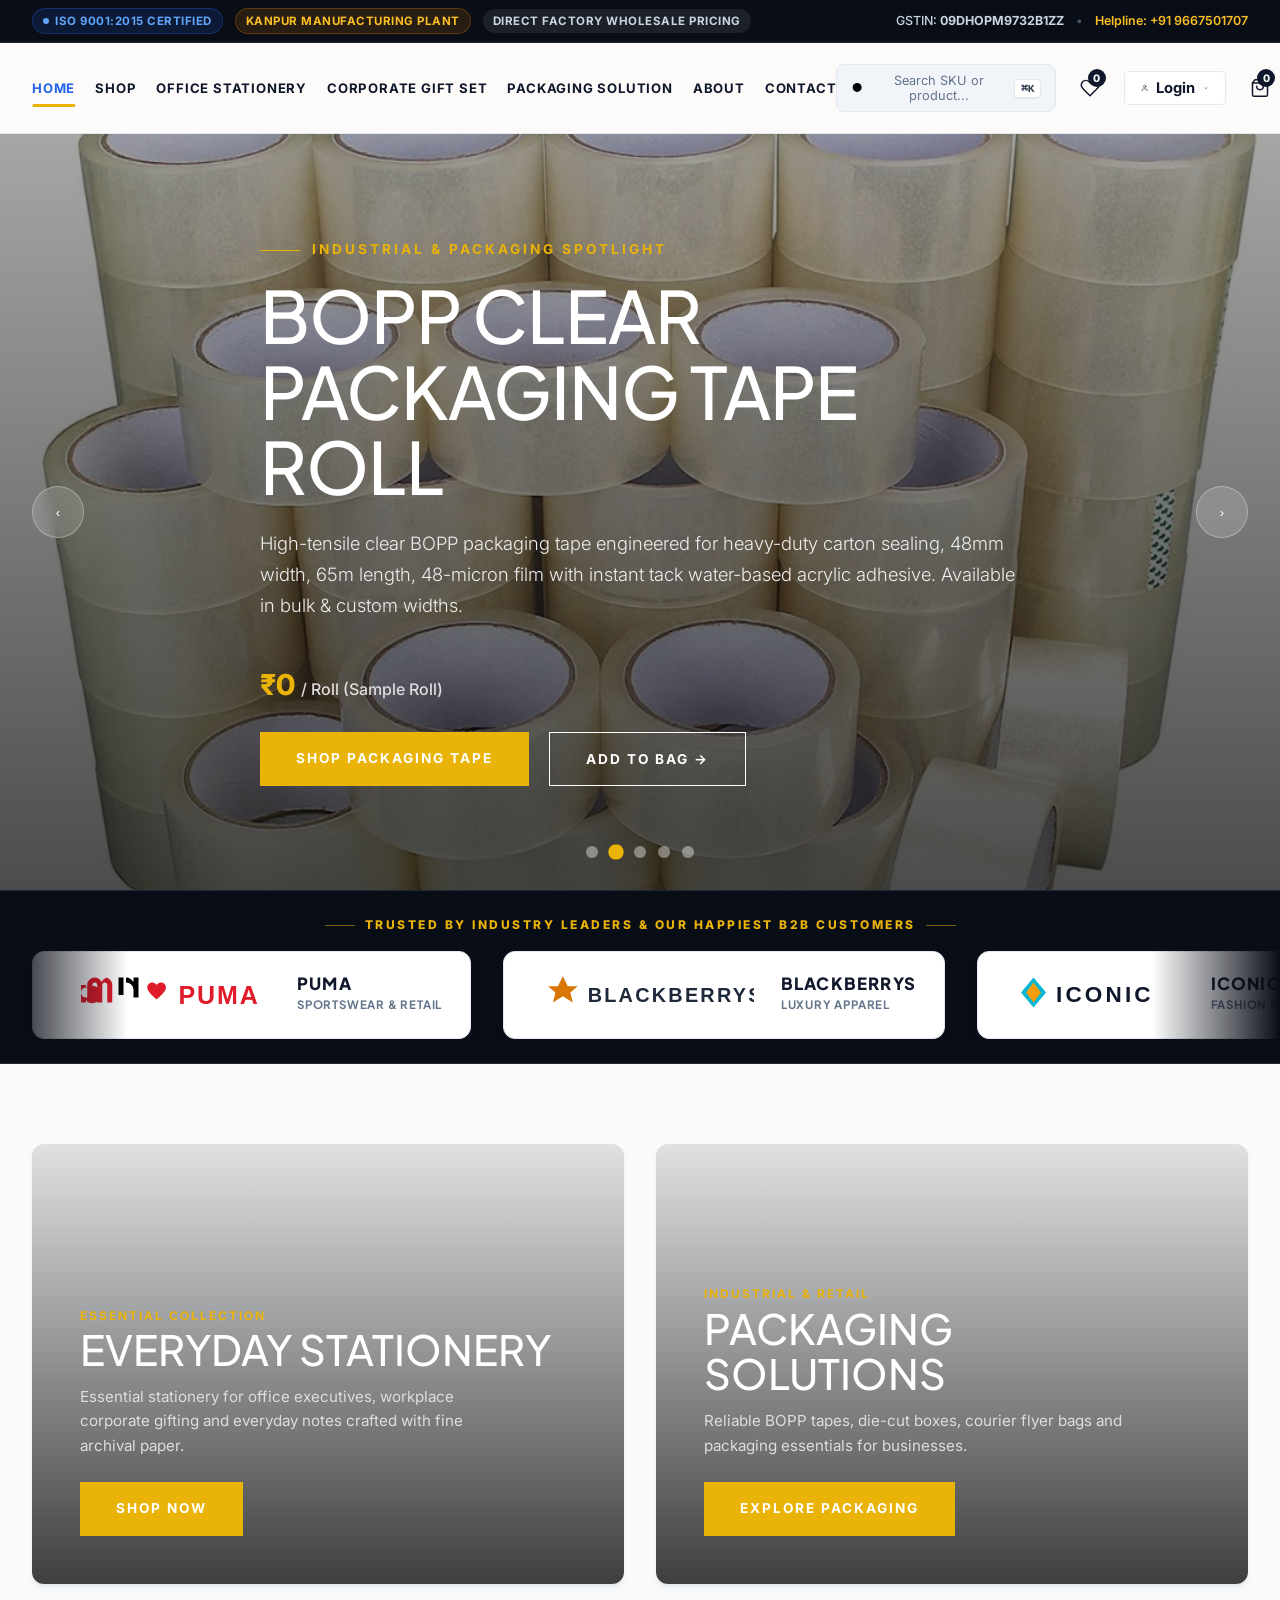
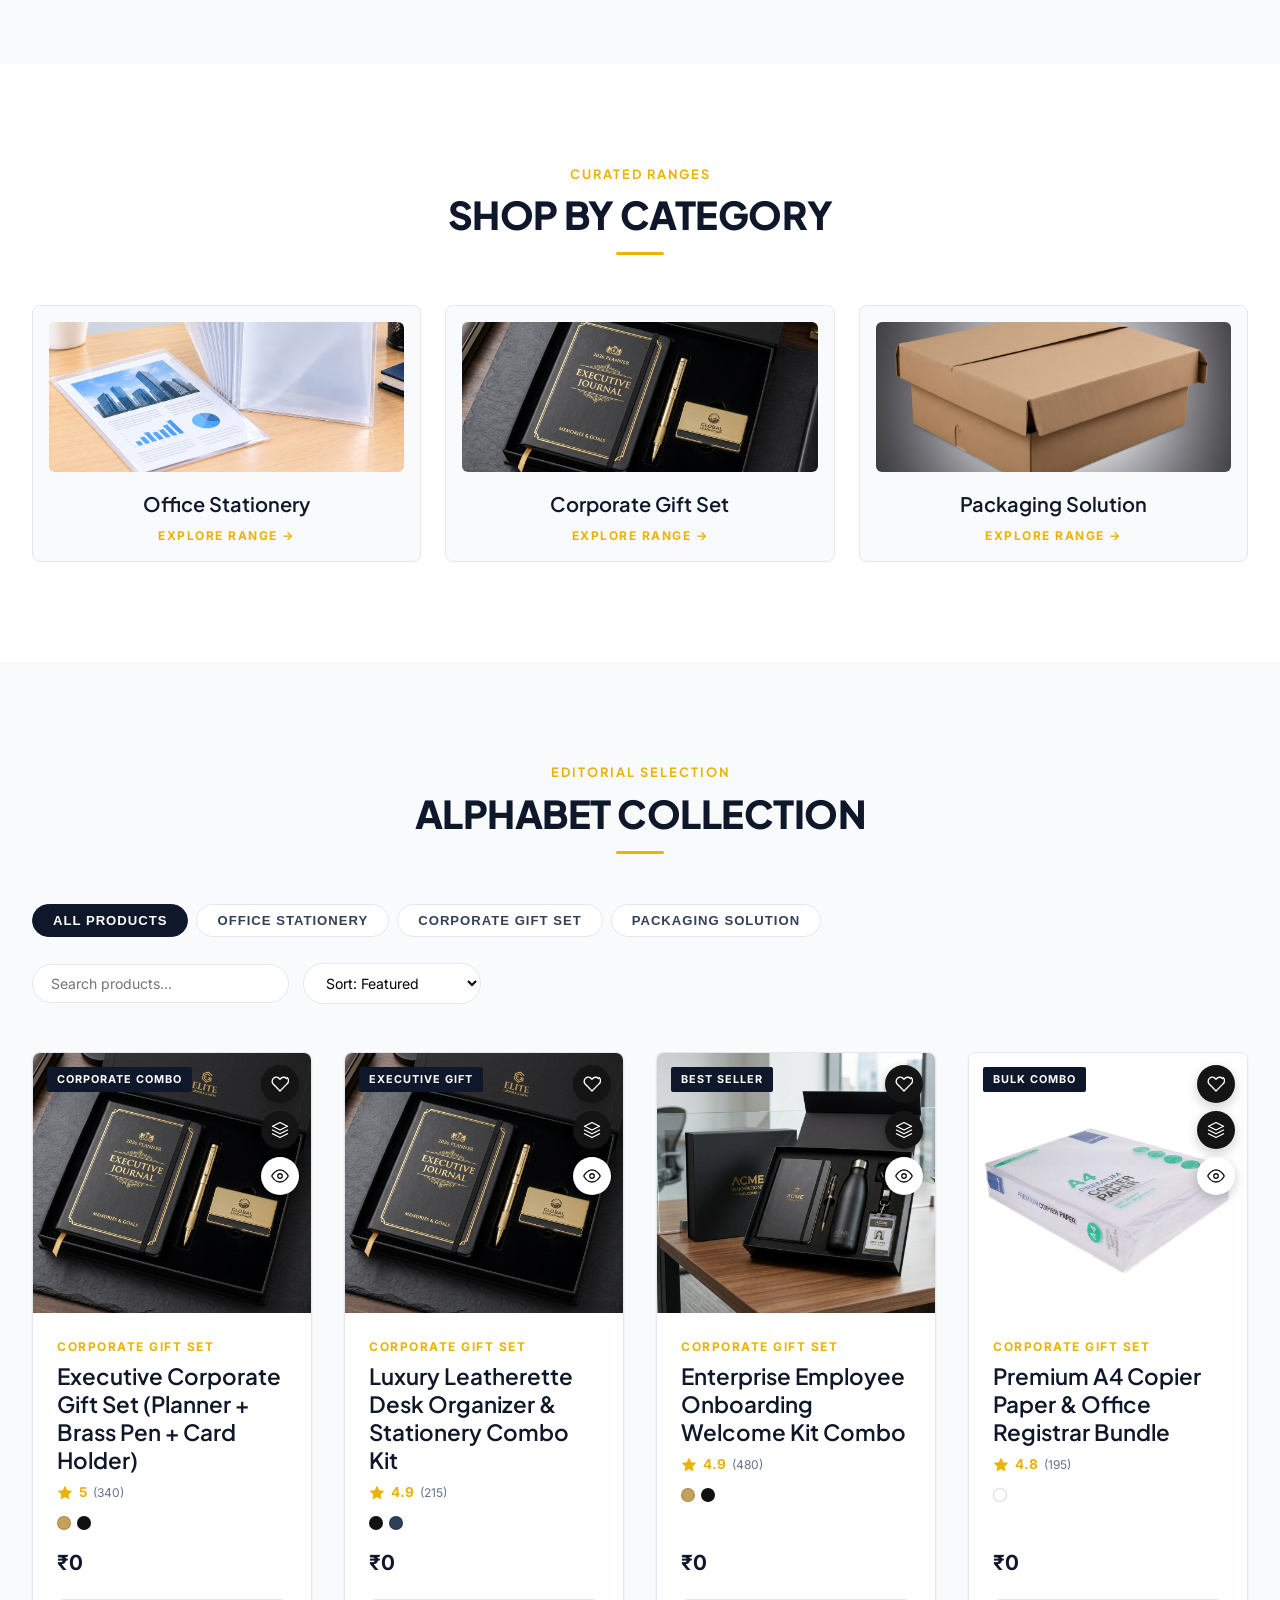
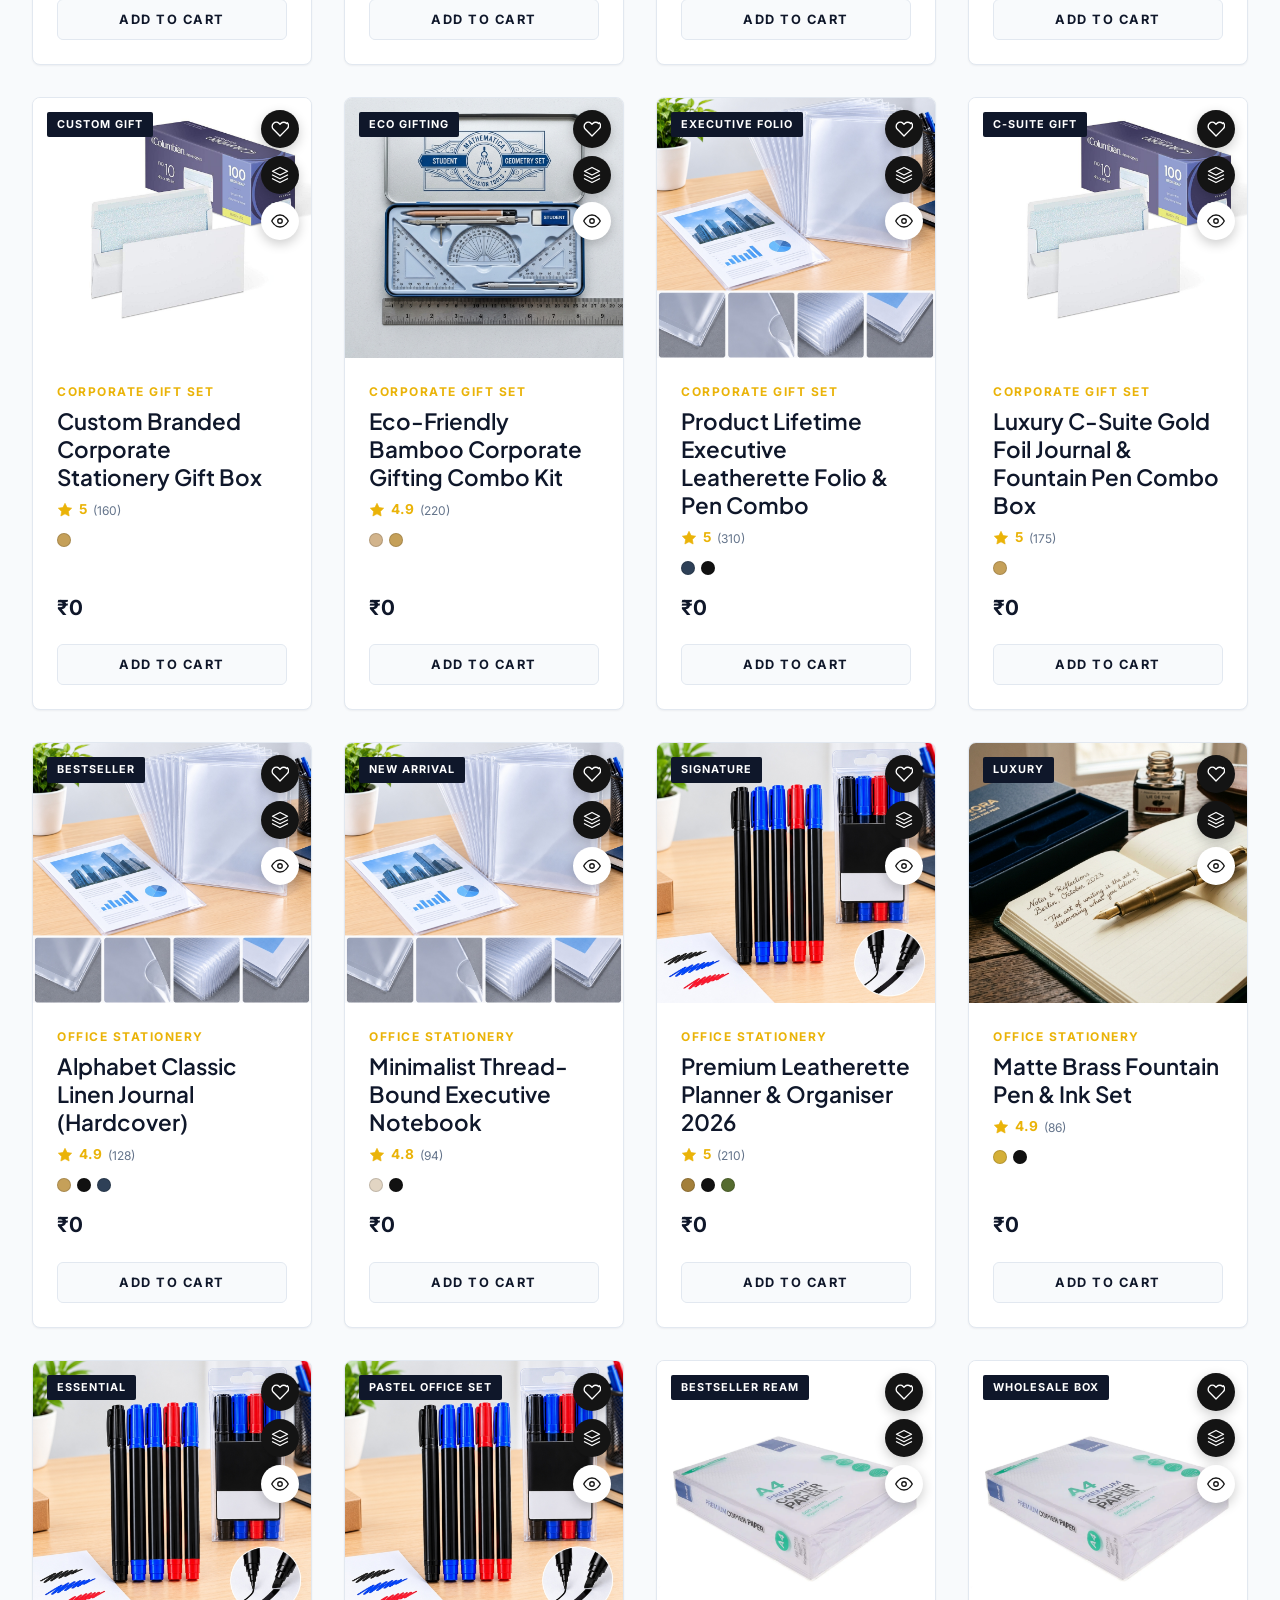
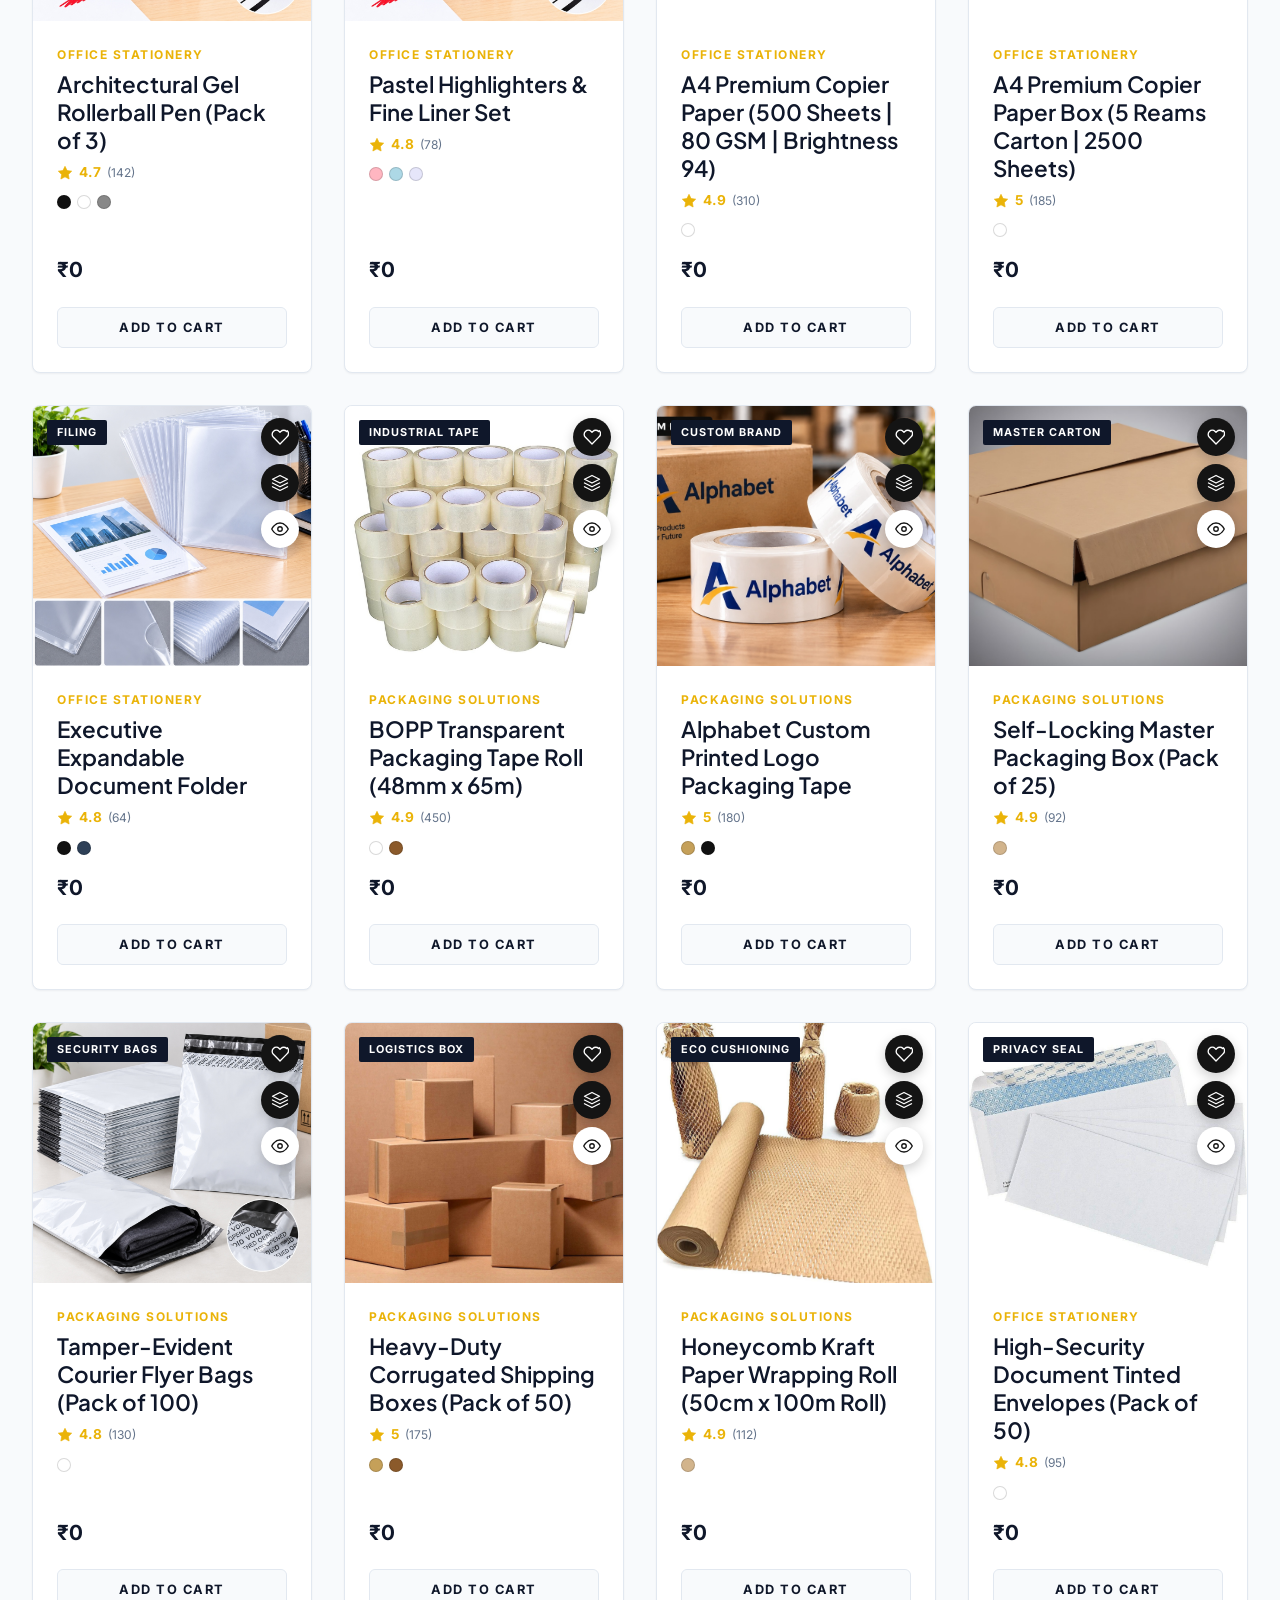
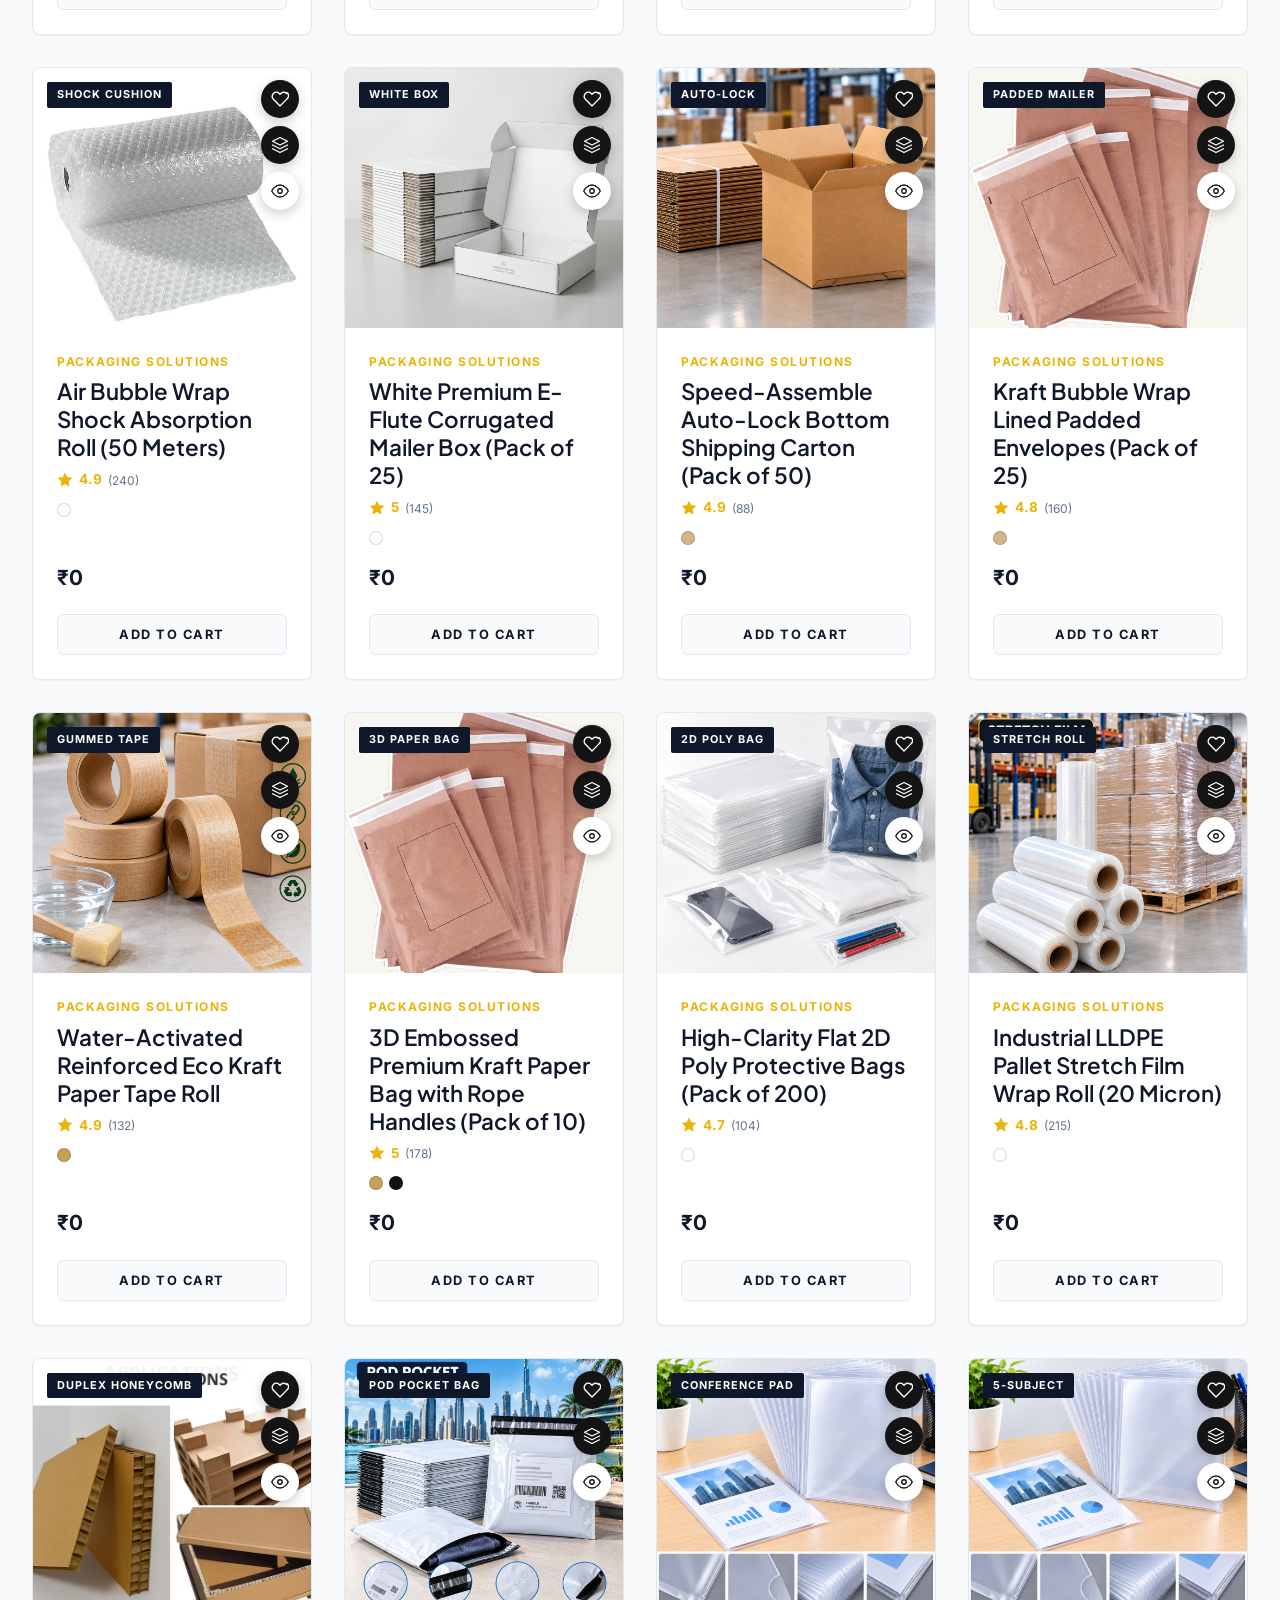
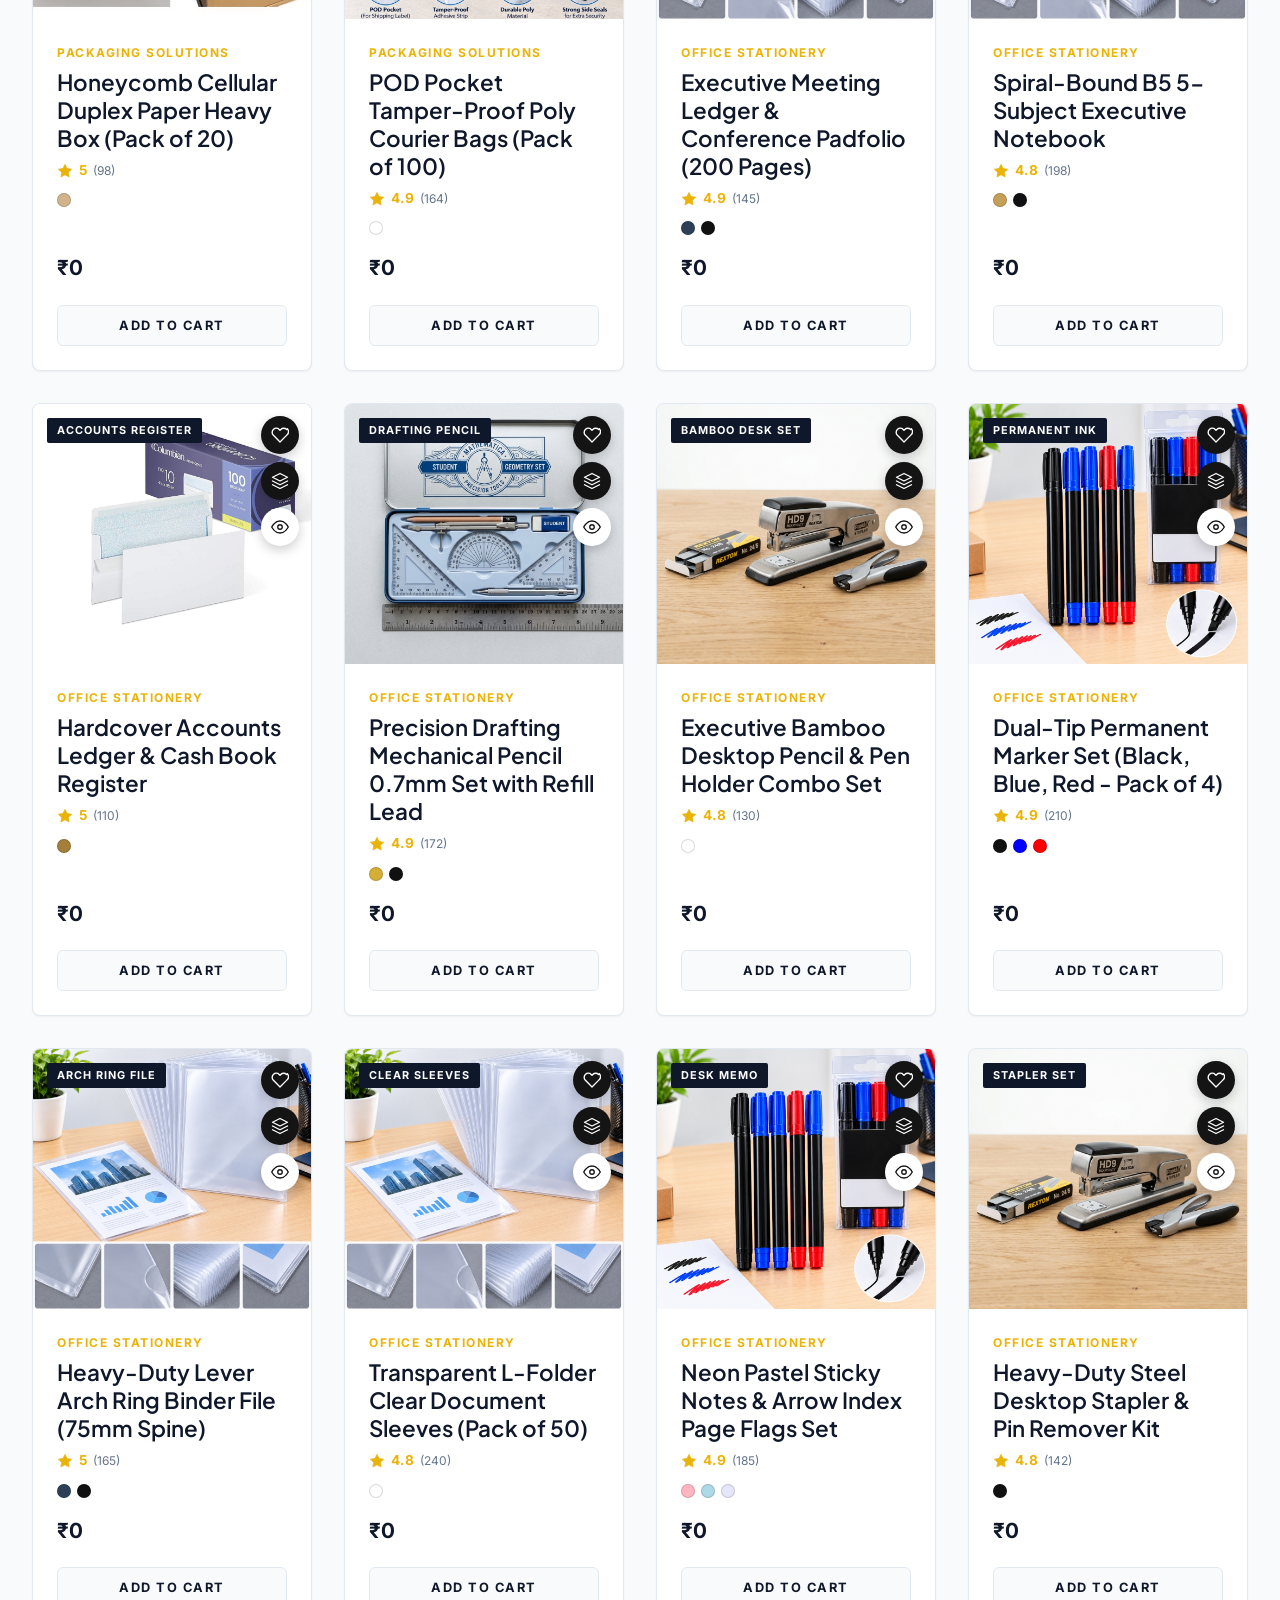
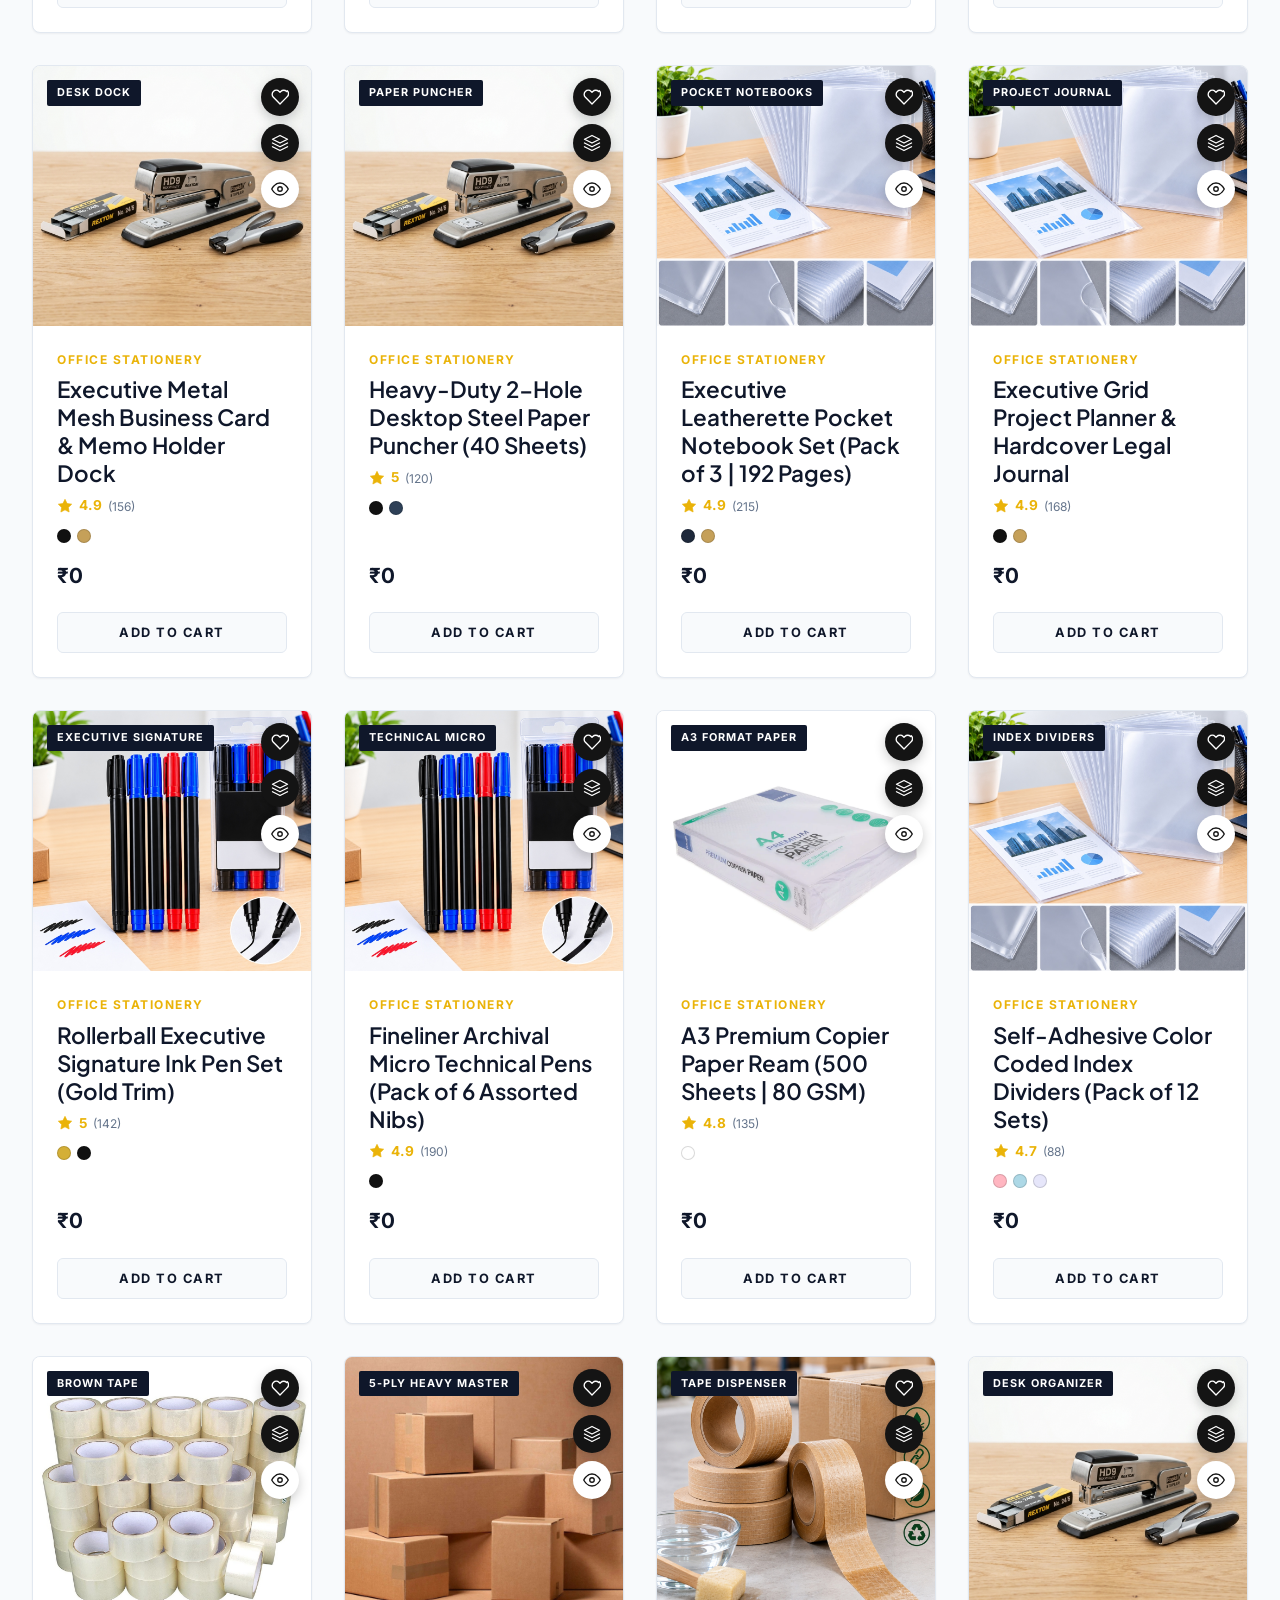
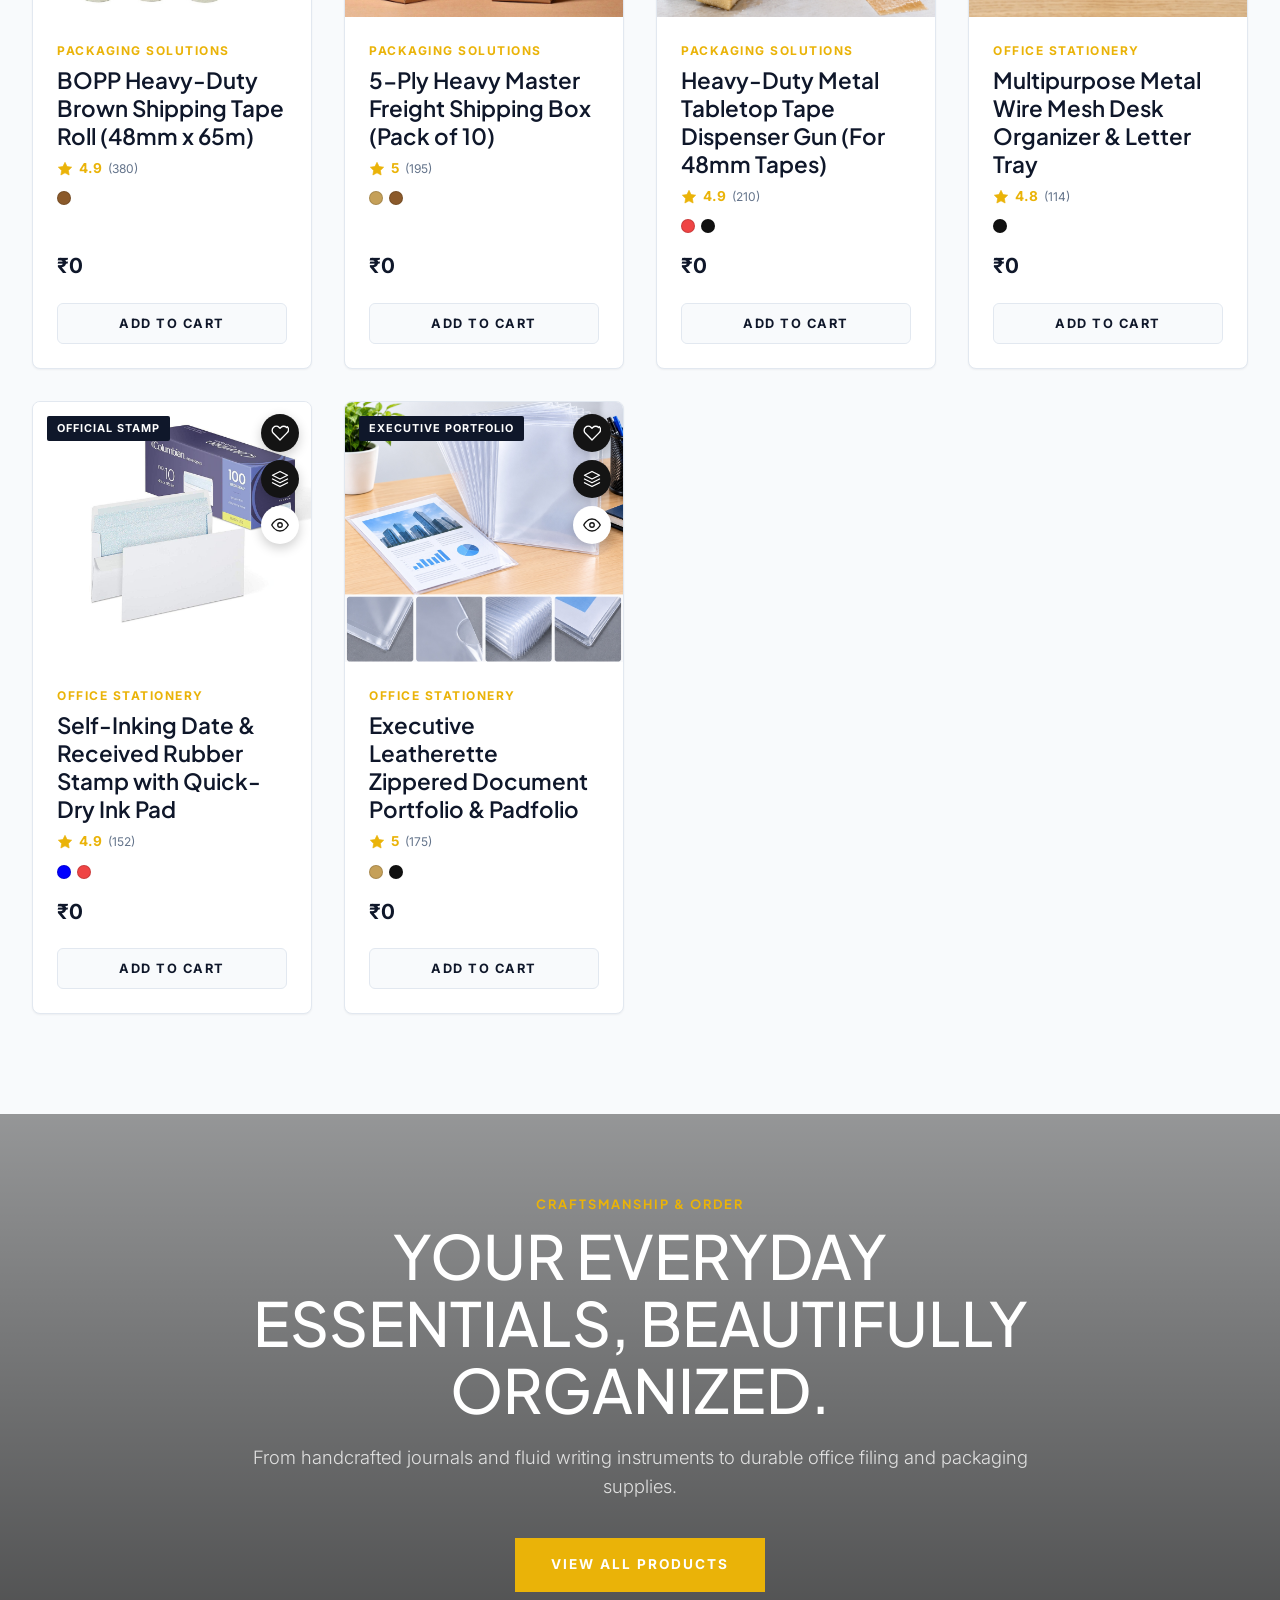
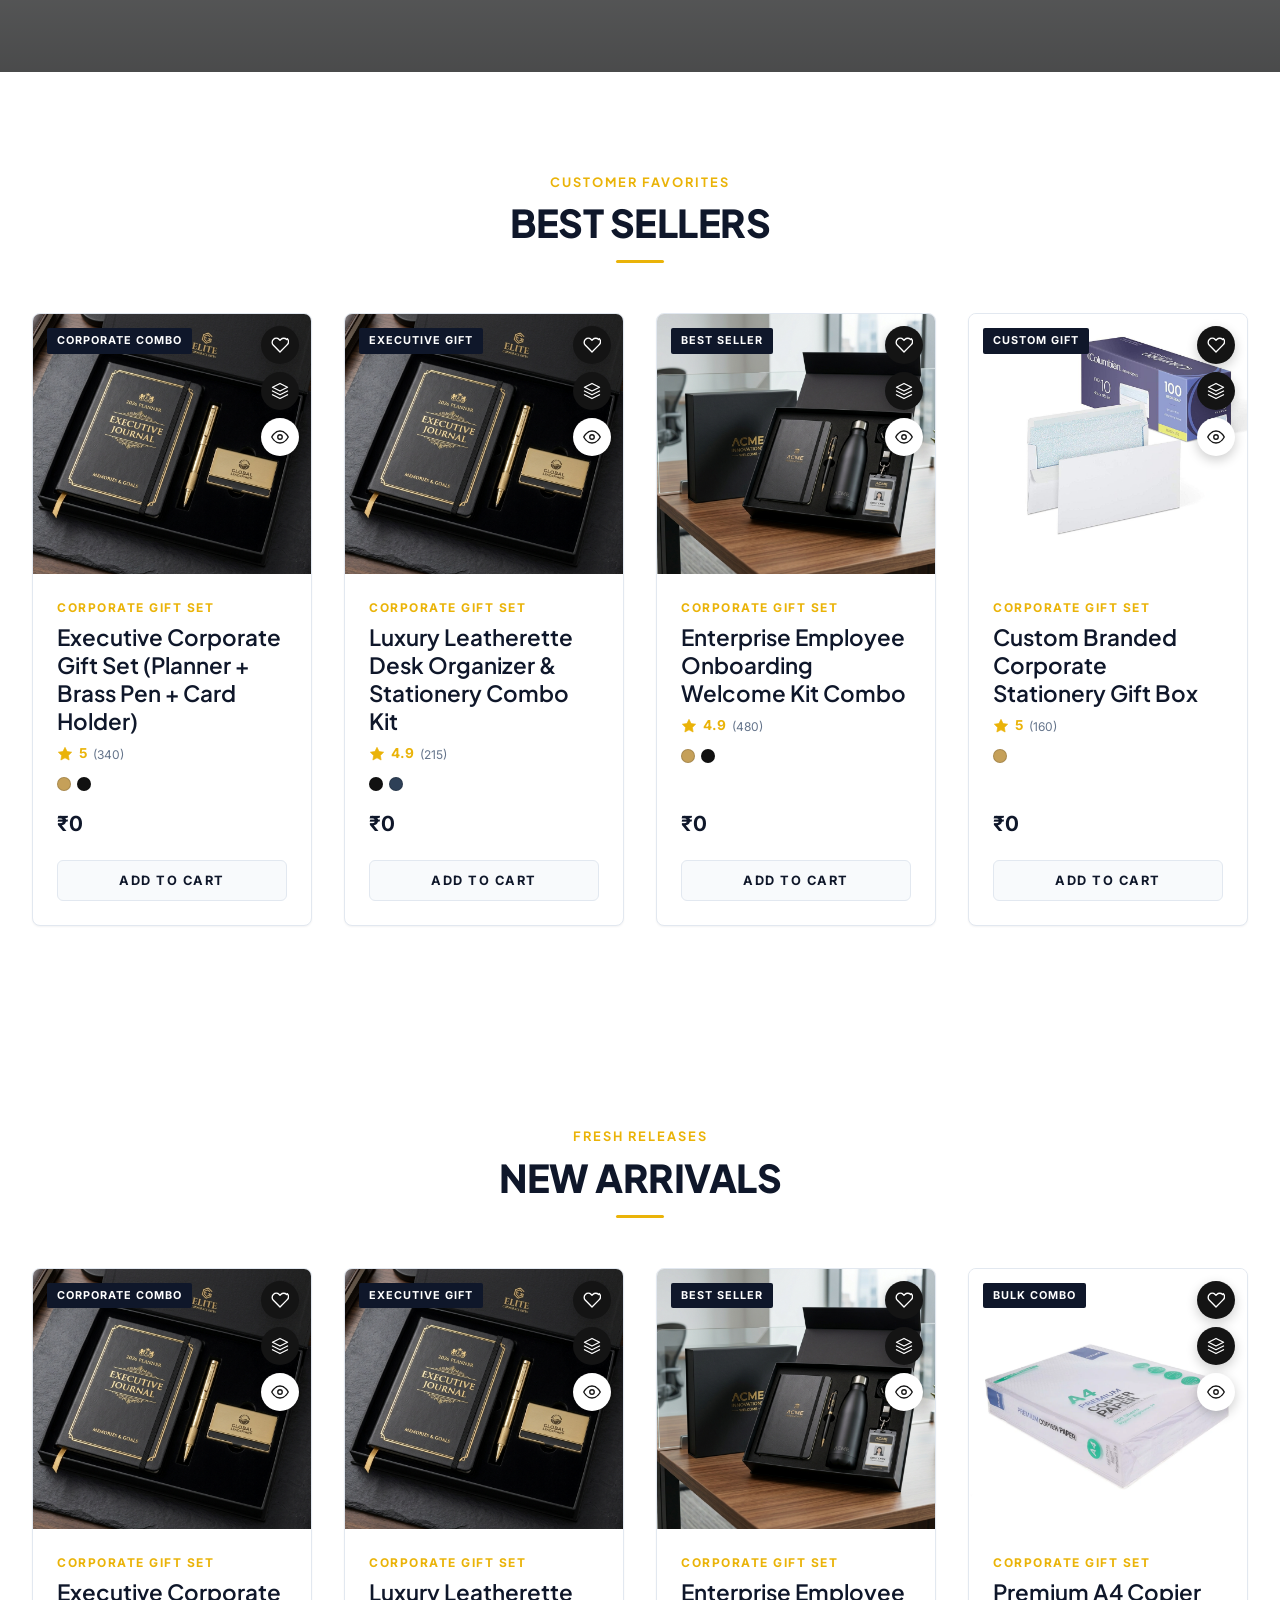
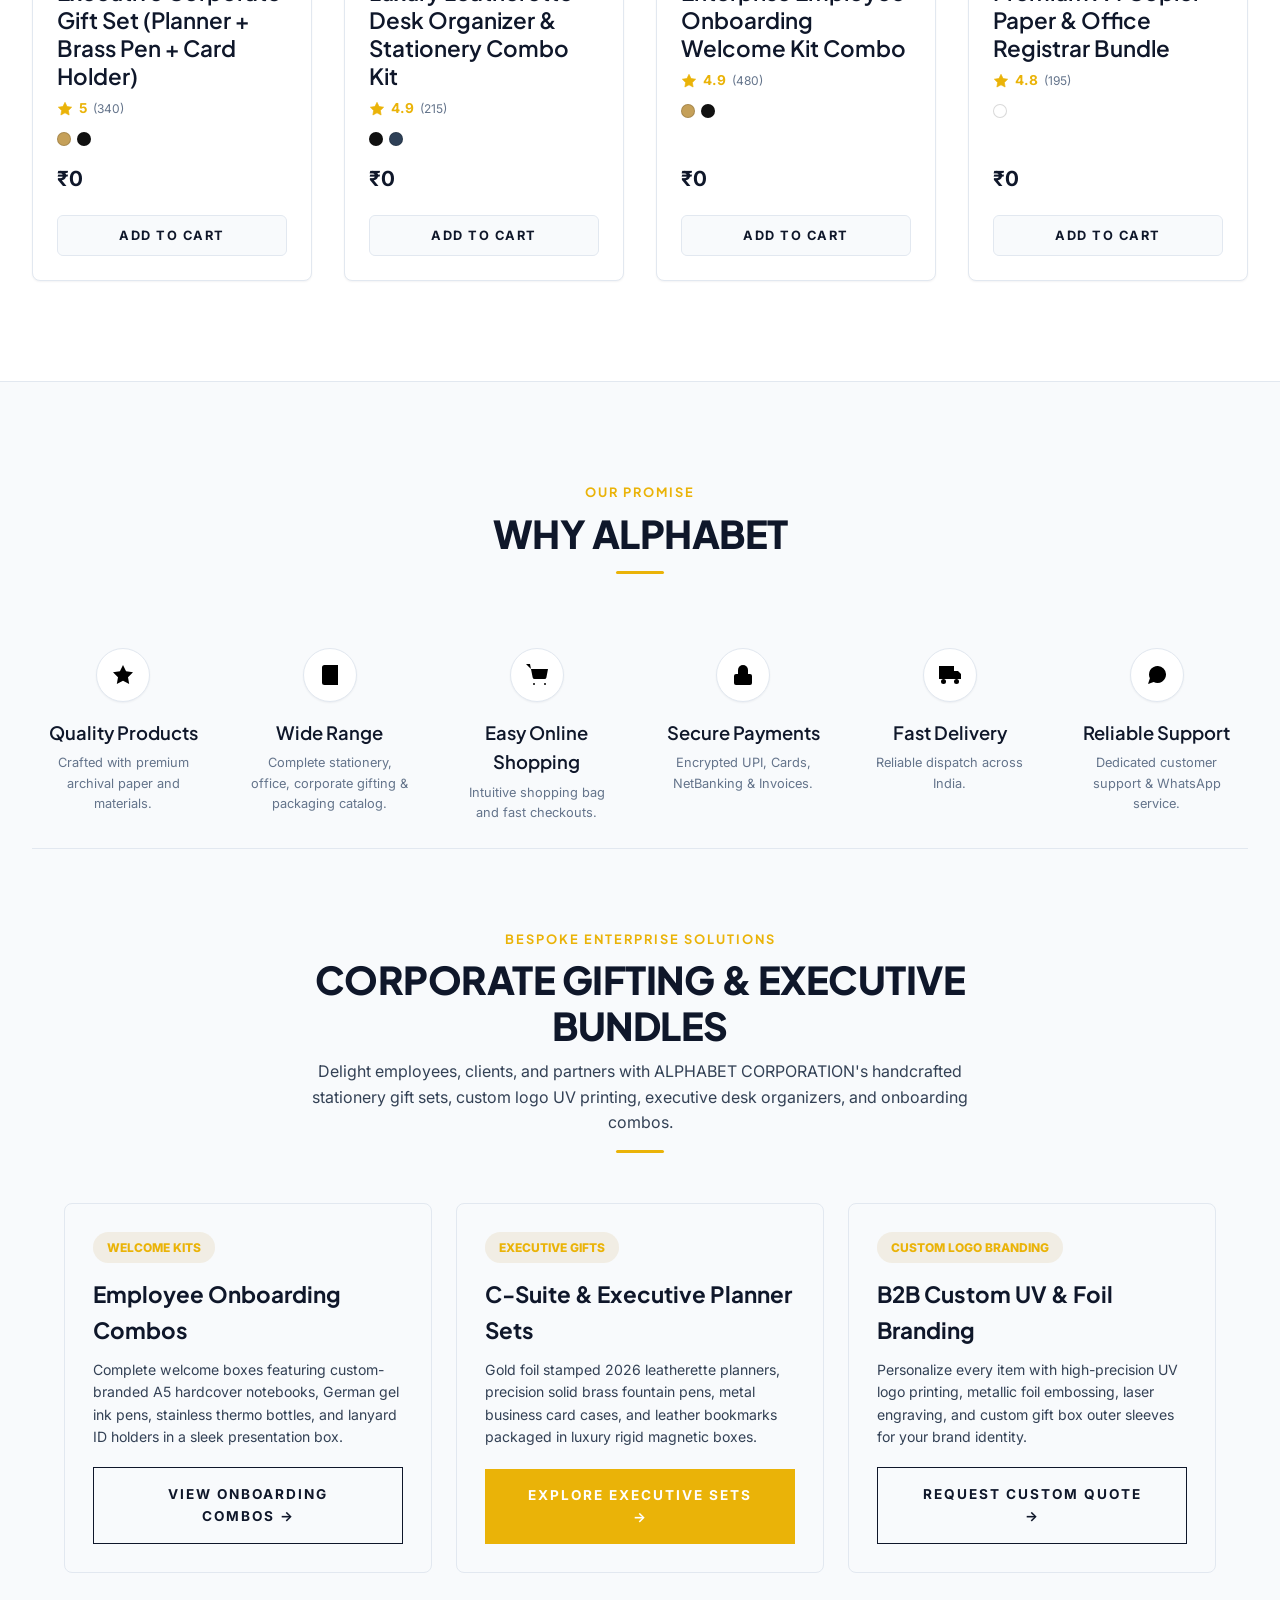
==== index.html @ c2ee1272 "Revert header logo files and inline HTML styling back to exact original implementation" ====
<!DOCTYPE html>
<html lang="en">
<head>
  <meta charset="UTF-8">
  <meta name="viewport" content="width=device-width, initial-scale=1.0">
  <title>ALPHABET CORPORATION | B2B Manufacturer & Wholesale Supplier</title>
  <meta name="description" content="ALPHABET CORPORATION - India's premier industrial manufacturer and wholesale supplier of fine stationery, corporate office supplies, corporate gifting combos, and custom e-commerce packaging solutions.">
  <meta name="keywords" content="ALPHABET CORPORATION, ALPHABET corporation stationery, B2B paper manufacturer, office supplies wholesale, BOPP packaging tape, corrugated boxes India">
  
  <!-- CSS Stylesheet -->
  <link rel="stylesheet" href="Asset/alpha.css">
  
  <!-- JavaScript Engine -->
  <script src="Asset/alpha.js" defer></script>
</head>
<body>

  <!-- Top Announcement & Trust Bar -->
  <div class="top-announcement-bar">
    <div class="container announcement-inner">
      <div class="announcement-badges">
        <span class="trust-badge-pill blue"><span class="badge-dot"></span> ISO 9001:2015 CERTIFIED</span>
        <span class="trust-badge-pill gold">KANPUR MANUFACTURING PLANT</span>
        <span class="trust-badge-pill subtle">DIRECT FACTORY WHOLESALE PRICING</span>
      </div>
      <div class="announcement-right">
        <span>GSTIN: <strong>09DHOPM9732B1ZZ</strong></span>
        <span class="divider">•</span>
        <a href="tel:+919667501707" class="helpline-link">Helpline: +91 9667501707</a>
      </div>
    </div>
  </div>

  <!-- Sticky Luxury Header -->
  <header class="site-header" id="header">
    <div class="container header-inner">
      <a href="#home" class="brand-logo-wrapper" style="display:flex; align-items:center; text-decoration:none;">
        <img src="Asset/brand_header_logo.png" alt="ALPHABET CORPORATION" style="height:52px; width:auto; max-width:280px; object-fit:contain;">
      </a>

      <!-- Main Editorial Navigation -->
      <nav class="nav-links-wrapper" id="navLinksWrapper" aria-label="Main Navigation">
        <a href="index.html" class="nav-item-link active">HOME</a>
        <a href="shop.html" class="nav-item-link">SHOP</a>
        <a href="office.html" class="nav-item-link">OFFICE STATIONERY</a>
        <a href="gifting.html" class="nav-item-link">CORPORATE GIFT SET</a>
        <a href="packaging.html" class="nav-item-link">PACKAGING SOLUTION</a>
        <a href="about.html" class="nav-item-link">ABOUT</a>
        <a href="contact.html" class="nav-item-link">CONTACT</a>
      </nav>

      <!-- Right Header Action Icons -->
      <div class="header-right-icons">
        <button class="cmd-search-trigger" onclick="openSearchOverlay()" title="Search catalog (Ctrl + K)">
          <svg class="svg-icon-sm" viewBox="0 0 24 24"><circle cx="11" cy="11" r="8"></circle><line x1="21" y1="21" x2="16.65" y2="16.65"></line></svg>
          <span style="font-size:0.8rem;">Search SKU or product...</span>
          <kbd class="cmd-key-badge">⌘K</kbd>
        </button>
        <button class="icon-btn-header" onclick="openCartDrawer()" title="Wishlist" aria-label="Wishlist">
          <svg class="svg-icon" viewBox="0 0 24 24"><path d="M20.84 4.61a5.5 5.5 0 0 0-7.78 0L12 5.67l-1.06-1.06a5.5 5.5 0 0 0-7.78 7.78l1.06 1.06L12 21.23l8.72-8.72 1.06-1.06a5.5 5.5 0 0 0 0-7.78z"></path></svg>
          <span class="badge-count" id="wishlistBadgeCount">0</span>
        </button>
        <div class="user-account-menu-wrapper" id="userAccountMenuWrapper">
          <button class="header-login-btn" onclick="openAuthModal('login')">
            <svg class="svg-icon" viewBox="0 0 24 24" fill="none" stroke="currentColor" stroke-width="2">
              <path d="M20 21v-2a4 4 0 0 0-4-4H8a4 4 0 0 0-4 4v2"></path>
              <circle cx="12" cy="7" r="4"></circle>
            </svg>
            <span class="user-name-label" id="headerUserName">Login</span>
            <svg class="chevron-icon" viewBox="0 0 24 24" fill="none" stroke="currentColor" stroke-width="2">
              <polyline points="6 9 12 15 18 9"></polyline>
            </svg>
          </button>
          <div class="header-user-dropdown" id="headerUserDropdown">
            <div class="dropdown-header-box" id="dropdownHeaderGuest">
              <p>New customer?</p>
              <a href="javascript:void(0)" onclick="openAuthModal('signup')">Sign Up</a>
            </div>
            <div class="dropdown-header-box hidden" id="dropdownHeaderUser">
              <p>Welcome back,</p>
              <strong id="dropdownUserDisplayName">User</strong>
            </div>
            <ul class="dropdown-links-list">
              <li>
                <a href="javascript:void(0)" onclick="openAuthModal('login')">
                  <svg viewBox="0 0 24 24" width="16" height="16" fill="none" stroke="currentColor" stroke-width="2"><path d="M20 21v-2a4 4 0 0 0-4-4H8a4 4 0 0 0-4 4v2"></path><circle cx="12" cy="7" r="4"></circle></svg>
                  My Profile
                </a>
              </li>
              <li>
                <a href="javascript:void(0)" onclick="openCheckoutModal()">
                  <svg viewBox="0 0 24 24" width="16" height="16" fill="none" stroke="currentColor" stroke-width="2"><path d="M6 2L3 6v14a2 2 0 0 0 2 2h14a2 2 0 0 0 2-2V6l-3-4z"></path><line x1="3" y1="6" x2="21" y2="6"></line></svg>
                  My Orders
                </a>
              </li>
              <li>
                <a href="javascript:void(0)" onclick="openCartDrawer()">
                  <svg viewBox="0 0 24 24" width="16" height="16" fill="none" stroke="currentColor" stroke-width="2"><path d="M20.84 4.61a5.5 5.5 0 0 0-7.78 0L12 5.67l-1.06-1.06a5.5 5.5 0 0 0-7.78 7.78l1.06 1.06L12 21.23l8.72-8.72 1.06-1.06a5.5 5.5 0 0 0 0-7.78z"></path></svg>
                  Wishlist
                </a>
              </li>
              <li id="logoutDropdownItem" class="hidden">
                <a href="javascript:void(0)" onclick="handleLogout()" style="color:#ef4444;">
                  <svg viewBox="0 0 24 24" width="16" height="16" fill="none" stroke="currentColor" stroke-width="2"><path d="M9 21H5a2 2 0 0 1-2-2V5a2 2 0 0 1 2-2h4"></path><polyline points="16 17 21 12 16 7"></polyline><line x1="21" y1="12" x2="9" y2="12"></line></svg>
                  Logout
                </a>
              </li>
            </ul>
          </div>
        </div>
        <button class="icon-btn-header" id="cartBtnHeader" title="Shopping Bag" aria-label="Shopping Bag">
          <svg class="svg-icon" viewBox="0 0 24 24"><path d="M6 2L3 6v14a2 2 0 0 0 2 2h14a2 2 0 0 0 2-2V6l-3-4z"></path><line x1="3" y1="6" x2="21" y2="6"></line><path d="M16 10a4 4 0 0 1-8 0"></path></svg>
          <span class="badge-count" id="cartBadgeCount">0</span>
        </button>

        <button class="hamburger-btn" id="hamburgerBtn" aria-label="Toggle navigation menu">
          <svg class="svg-icon" viewBox="0 0 24 24"><line x1="3" y1="12" x2="21" y2="12"></line><line x1="3" y1="6" x2="21" y2="6"></line><line x1="3" y1="18" x2="21" y2="18"></line></svg>
        </button>
      </div>
    </div>
  </header>

  <!-- Slide-Over Shopping Bag / Cart Drawer -->
  <div class="drawer-backdrop" id="cartDrawerOverlay">
    <div class="slide-drawer">
      <div class="drawer-header">
        <h3>Shopping Bag</h3>
        <button class="drawer-close-btn" id="closeCartDrawer">✕</button>
      </div>

      <div class="drawer-body" id="cartDrawerBody">
        <!-- Rendered dynamically by alpha.js -->
      </div>

      <div class="drawer-footer">
        <div style="display:flex; justify-content:space-between; margin-bottom:8px; font-size:0.95rem;">
          <span>Subtotal:</span>
          <strong id="cartSubtotalText">₹0</strong>
        </div>
        <div style="display:flex; justify-content:space-between; font-size:1.15rem; font-weight:800; border-top:1px dashed var(--border-light); padding-top:10px; margin-bottom:20px;">
          <span>Total:</span>
          <strong id="cartTotalText">₹0</strong>
        </div>
        <button class="btn-editorial btn-gold" style="width: 100%;" onclick="openCheckoutModal()">PROCEED TO CHECKOUT &rarr;</button>
      </div>
    </div>
  </div>

  <!-- Main Editorial Page Structure -->
  <main id="home">
    
    <!-- 1. Hero Multi-Slide Interactive Carousel -->
    <section class="hero-slider-section">
      <!-- Slide 1: Fine Stationery -->
      <div class="hero-slide active" style="background-image: url('https://images.unsplash.com/photo-1544716278-ca5e3f4abd8c?auto=format&fit=crop&w=1920&q=85');">
        <div class="container">
          <div class="hero-content-box">
            <div class="hero-tagline">ALPHABET CORPORATION &bull; B2B MANUFACTURER &amp; WHOLESALE HUB</div>
            <h1 class="hero-main-title">ALPHABET CORPORATION</h1>
            <p class="hero-description">
              India's premier industrial manufacturer &amp; wholesale supplier of fine stationery, corporate office supplies, corporate gifting combos, and heavy-duty custom packaging solutions.
            </p>
            <div class="hero-cta-buttons">
              <a href="#collection" class="btn-editorial btn-gold">SHOP B2B CATALOGUE</a>
              <a href="#categories" class="btn-editorial btn-outline-white">EXPLORE CATEGORIES</a>
            </div>
          </div>
        </div>
      </div>

      <!-- Slide 2: BOPP Transparent Packaging Tape Spotlight -->
      <div class="hero-slide" style="background-image: url('Asset/bopp_clear_tape.jpg');">
        <div class="container">
          <div class="hero-content-box">
            <div class="hero-tagline">Industrial &amp; Packaging Spotlight</div>
            <h1 class="hero-main-title">BOPP CLEAR PACKAGING TAPE ROLL</h1>
            <p class="hero-description">
              High-tensile clear BOPP packaging tape engineered for heavy-duty carton sealing, 48mm width, 65m length, 48-micron film with instant tack water-based acrylic adhesive. Available in bulk &amp; custom widths.
            </p>
            <div style="font-size: 1.8rem; font-weight: 800; color: var(--accent-gold); margin-bottom: 24px;">
              ₹0 <span style="font-size: 1rem; color: #dddddd; font-weight: 500;">/ Roll (Sample Roll)</span>
            </div>
            <div class="hero-cta-buttons">
              <a href="#packaging-section" class="btn-editorial btn-gold">SHOP PACKAGING TAPE</a>
              <button class="btn-editorial btn-outline-white" onclick="addToCart('prod-9')">ADD TO BAG &rarr;</button>
            </div>
          </div>
        </div>
      </div>

      <!-- Slide 3: Heavy-Duty Corrugated Shipping Boxes Stack -->
      <div class="hero-slide" style="background-image: url('Asset/boxes_stack.jpg');">
        <div class="container">
          <div class="hero-content-box">
            <div class="hero-tagline">Logistics &amp; Wholesale Packaging</div>
            <h1 class="hero-main-title">HEAVY-DUTY CORRUGATED PACKAGING BOXES</h1>
            <p class="hero-description">
              Multi-depth 3-ply &amp; 5-ply Kraft corrugated shipping boxes with high bursting strength, superior stackability, and heavy load resistance for wholesale dispatch &amp; e-commerce freight.
            </p>
            <div style="font-size: 1.8rem; font-weight: 800; color: var(--accent-gold); margin-bottom: 24px;">
              ₹0 <span style="font-size: 1rem; color: #dddddd; font-weight: 500;">/ Box (Sample Box)</span>
            </div>
            <div class="hero-cta-buttons">
              <a href="#packaging-section" class="btn-editorial btn-gold">SHOP SHIPPING BOXES</a>
              <button class="btn-editorial btn-outline-white" onclick="addToCart('prod-13')">ADD TO BAG &rarr;</button>
            </div>
          </div>
        </div>
      </div>

      <!-- Slide 4: Self-Locking Master Packaging Carton -->
      <div class="hero-slide" style="background-image: url('Asset/corrugated_box.png');">
        <div class="container">
          <div class="hero-content-box">
            <div class="hero-tagline">Custom E-Commerce Packaging</div>
            <h1 class="hero-main-title">SELF-LOCKING MASTER PACKAGING CARTON</h1>
            <p class="hero-description">
              Precision die-cut self-locking master packaging box featuring double-walled crush protection, clean telescoping lid closure, and smooth natural kraft paper finish for premium unboxing.
            </p>
            <div style="font-size: 1.8rem; font-weight: 800; color: var(--accent-gold); margin-bottom: 24px;">
              ₹0 <span style="font-size: 1rem; color: #dddddd; font-weight: 500;">/ Box (Sample Carton)</span>
            </div>
            <div class="hero-cta-buttons">
              <a href="#packaging-section" class="btn-editorial btn-gold">SHOP MASTER CARTONS</a>
              <button class="btn-editorial btn-outline-white" onclick="addToCart('prod-11')">ADD TO BAG &rarr;</button>
            </div>
          </div>
        </div>
      </div>

      <!-- Slide 5: Custom Branding & Printed Tapes -->
      <div class="hero-slide" style="background-image: url('https://images.unsplash.com/photo-1549465220-1a8b9238cd48?auto=format&fit=crop&w=1920&q=85');">
        <div class="container">
          <div class="hero-content-box">
            <div class="hero-tagline">Custom Branding &amp; E-Commerce</div>
            <h1 class="hero-main-title">CUSTOM PRINTED TAPES &amp; BRANDED BOXES</h1>
            <p class="hero-description">
              Elevate your brand unboxing experience with custom logo printed packaging tapes, self-locking mailer boxes, and security courier flyer bags.
            </p>
            <div class="hero-cta-buttons">
              <a href="#packaging-section" class="btn-editorial btn-gold">CUSTOM PACKAGING</a>
              <a href="#collection" class="btn-editorial btn-outline-white">BROWSE STORE</a>
            </div>
          </div>
        </div>
      </div>

      <!-- Carousel Arrow Controls -->
      <button class="hero-nav-arrow prev" onclick="prevHeroSlide()" aria-label="Previous Slide">&lsaquo;</button>
      <button class="hero-nav-arrow next" onclick="nextHeroSlide()" aria-label="Next Slide">&rsaquo;</button>

      <!-- Carousel Dot Pagination -->
      <div class="hero-dots-container">
        <span class="hero-dot active" onclick="goToHeroSlide(0)"></span>
        <span class="hero-dot" onclick="goToHeroSlide(1)"></span>
        <span class="hero-dot" onclick="goToHeroSlide(2)"></span>
        <span class="hero-dot" onclick="goToHeroSlide(3)"></span>
        <span class="hero-dot" onclick="goToHeroSlide(4)"></span>
      </div>
    </section>

    <!-- Client Trust & Happiest Enterprise Customers Scrolling Marquee -->
    <section class="client-trust-marquee-section">
      <div class="container" style="margin-bottom: 12px;">
        <div class="client-trust-header-tag">TRUSTED BY INDUSTRY LEADERS &amp; OUR HAPPIEST B2B CUSTOMERS</div>
      </div>
      
      <div class="client-marquee-wrapper">
        <div class="client-marquee-track">
          <!-- 1. PUMA -->
          <div class="client-logo-card">
            <img src="Asset/logo_puma.svg" alt="PUMA Official Logo" class="client-logo-img">
            <div class="client-brand-info">
              <span class="client-brand-name">PUMA</span>
              <span class="client-brand-sub">Sportswear &amp; Retail</span>
            </div>
          </div>

          <!-- 2. BLACKBERRYS -->
          <div class="client-logo-card">
            <img src="Asset/logo_blackberrys.svg" alt="BLACKBERRYS Official Logo" class="client-logo-img">
            <div class="client-brand-info">
              <span class="client-brand-name">BLACKBERRYS</span>
              <span class="client-brand-sub">Luxury Apparel</span>
            </div>
          </div>

          <!-- 3. ICONIC -->
          <div class="client-logo-card">
            <img src="Asset/logo_iconic.svg" alt="ICONIC Official Logo" class="client-logo-img">
            <div class="client-brand-info">
              <span class="client-brand-name">ICONIC</span>
              <span class="client-brand-sub">Fashion Outlets</span>
            </div>
          </div>

          <!-- 4. SWISS BEAUTY -->
          <div class="client-logo-card">
            <img src="Asset/logo_swissbeauty.svg" alt="SWISS BEAUTY Official Logo" class="client-logo-img">
            <div class="client-brand-info">
              <span class="client-brand-name">SWISS BEAUTY</span>
              <span class="client-brand-sub">Cosmetics &amp; Personal Care</span>
            </div>
          </div>

          <!-- 5. MELA BEAUTY -->
          <div class="client-logo-card">
            <img src="Asset/logo_melabeauty.svg" alt="MELA BEAUTY Official Logo" class="client-logo-img">
            <div class="client-brand-info">
              <span class="client-brand-name">MELA BEAUTY</span>
              <span class="client-brand-sub">Wellness &amp; Beauty</span>
            </div>
          </div>

          <!-- 6. MINIMALIST -->
          <div class="client-logo-card">
            <img src="Asset/logo_minimalist.svg" alt="MINIMALIST Official Logo" class="client-logo-img">
            <div class="client-brand-info">
              <span class="client-brand-name">MINIMALIST</span>
              <span class="client-brand-sub">Skincare Science</span>
            </div>
          </div>

          <!-- 7. URBAN COMPANY -->
          <div class="client-logo-card">
            <img src="Asset/logo_urbancompany.svg" alt="URBAN COMPANY Official Logo" class="client-logo-img">
            <div class="client-brand-info">
              <span class="client-brand-name">URBAN COMPANY</span>
              <span class="client-brand-sub">Home Services Leader</span>
            </div>
          </div>

          <!-- 8. PARACOAT -->
          <div class="client-logo-card">
            <img src="Asset/logo_paracoat.svg" alt="PARACOAT Official Logo" class="client-logo-img">
            <div class="client-brand-info">
              <span class="client-brand-name">PARACOAT</span>
              <span class="client-brand-sub">Paracoat Products Ltd</span>
            </div>
          </div>

          <!-- 9. GRASIM INDUSTRIES -->
          <div class="client-logo-card">
            <img src="Asset/logo_grasim.svg" alt="GRASIM Official Logo" class="client-logo-img">
            <div class="client-brand-info">
              <span class="client-brand-name">GRASIM INDUSTRIES</span>
              <span class="client-brand-sub">Aditya Birla Group</span>
            </div>
          </div>

          <!-- 10. ORIFLAME -->
          <div class="client-logo-card">
            <img src="Asset/logo_oriflame.svg" alt="ORIFLAME Official Logo" class="client-logo-img">
            <div class="client-brand-info">
              <span class="client-brand-name">ORIFLAME</span>
              <span class="client-brand-sub">Sweden Beauty</span>
            </div>
          </div>

          <!-- DUPLICATE TRACK FOR SEAMLESS INFINITE LOOP -->
          <div class="client-logo-card"><img src="Asset/logo_puma.svg" alt="PUMA Official Logo" class="client-logo-img"><div class="client-brand-info"><span class="client-brand-name">PUMA</span><span class="client-brand-sub">Sportswear &amp; Retail</span></div></div>
          <div class="client-logo-card"><img src="Asset/logo_blackberrys.svg" alt="BLACKBERRYS Official Logo" class="client-logo-img"><div class="client-brand-info"><span class="client-brand-name">BLACKBERRYS</span><span class="client-brand-sub">Luxury Apparel</span></div></div>
          <div class="client-logo-card"><img src="Asset/logo_iconic.svg" alt="ICONIC Official Logo" class="client-logo-img"><div class="client-brand-info"><span class="client-brand-name">ICONIC</span><span class="client-brand-sub">Fashion Outlets</span></div></div>
          <div class="client-logo-card"><img src="Asset/logo_swissbeauty.svg" alt="SWISS BEAUTY Official Logo" class="client-logo-img"><div class="client-brand-info"><span class="client-brand-name">SWISS BEAUTY</span><span class="client-brand-sub">Cosmetics &amp; Personal Care</span></div></div>
          <div class="client-logo-card"><img src="Asset/logo_melabeauty.svg" alt="MELA BEAUTY Official Logo" class="client-logo-img"><div class="client-brand-info"><span class="client-brand-name">MELA BEAUTY</span><span class="client-brand-sub">Wellness &amp; Beauty</span></div></div>
          <div class="client-logo-card"><img src="Asset/logo_minimalist.svg" alt="MINIMALIST Official Logo" class="client-logo-img"><div class="client-brand-info"><span class="client-brand-name">MINIMALIST</span><span class="client-brand-sub">Skincare Science</span></div></div>
          <div class="client-logo-card"><img src="Asset/logo_urbancompany.svg" alt="URBAN COMPANY Official Logo" class="client-logo-img"><div class="client-brand-info"><span class="client-brand-name">URBAN COMPANY</span><span class="client-brand-sub">Home Services Leader</span></div></div>
          <div class="client-logo-card"><img src="Asset/logo_paracoat.svg" alt="PARACOAT Official Logo" class="client-logo-img"><div class="client-brand-info"><span class="client-brand-name">PARACOAT</span><span class="client-brand-sub">Paracoat Products Ltd</span></div></div>
          <div class="client-logo-card"><img src="Asset/logo_grasim.svg" alt="GRASIM Official Logo" class="client-logo-img"><div class="client-brand-info"><span class="client-brand-name">GRASIM INDUSTRIES</span><span class="client-brand-sub">Aditya Birla Group</span></div></div>
          <div class="client-logo-card"><img src="Asset/logo_oriflame.svg" alt="ORIFLAME Official Logo" class="client-logo-img"><div class="client-brand-info"><span class="client-brand-name">ORIFLAME</span><span class="client-brand-sub">Sweden Beauty</span></div></div>
        </div>
      </div>
    </section>

    <!-- 2. Dual Side-by-Side Promotional Cards -->
    <section class="promotional-cards-section">
      <div class="container">
        <div class="promo-cards-grid">
          <!-- Card 1 -->
          <div class="promo-card" style="background-image: url('https://images.unsplash.com/photo-1517842645767-c639042777db?auto=format&fit=crop&w=800&q=80');">
            <div class="promo-card-content">
              <span class="promo-card-subtitle">Essential Collection</span>
              <h2 class="promo-card-title">EVERYDAY STATIONERY</h2>
              <p class="promo-card-desc">Essential stationery for office executives, workplace corporate gifting and everyday notes crafted with fine archival paper.</p>
              <a href="#collection" class="btn-editorial btn-gold">SHOP NOW</a>
            </div>
          </div>

          <!-- Card 2 -->
          <div class="promo-card" style="background-image: url('https://images.unsplash.com/photo-1549465220-1a8b9238cd48?auto=format&fit=crop&w=800&q=80');">
            <div class="promo-card-content">
              <span class="promo-card-subtitle">Industrial &amp; Retail</span>
              <h2 class="promo-card-title">PACKAGING SOLUTIONS</h2>
              <p class="promo-card-desc">Reliable BOPP tapes, die-cut boxes, courier flyer bags and packaging essentials for businesses.</p>
              <a href="#packaging-section" class="btn-editorial btn-gold">EXPLORE PACKAGING</a>
            </div>
          </div>
        </div>
      </div>
    </section>

    <!-- 3. Shop by Category Visual Cards -->
    <section class="category-section" id="categories">
      <div class="container">
        <div class="section-header">
          <span class="section-subtitle-tag">Curated Ranges</span>
          <h2 class="section-title-editorial">SHOP BY CATEGORY</h2>
          <div class="gold-divider"></div>
        </div>

        <div class="category-grid">
          <div class="category-visual-card" onclick="location.href='office.html';">
            <div class="category-img-wrapper"><img src="Asset/l_folder_sleeves.jpg" alt="Office Stationery"></div>
            <h3 class="category-card-name">Office Stationery</h3>
            <span class="category-explore-link">Explore Range &rarr;</span>
          </div>

          <div class="category-visual-card" onclick="location.href='gifting.html';">
            <div class="category-img-wrapper"><img src="Asset/executive_gift_set.jpg" alt="Corporate Gift Set"></div>
            <h3 class="category-card-name">Corporate Gift Set</h3>
            <span class="category-explore-link">Explore Range &rarr;</span>
          </div>

          <div class="category-visual-card" onclick="location.href='packaging.html';">
            <div class="category-img-wrapper"><img src="Asset/corrugated_box.png" alt="Packaging Solution"></div>
            <h3 class="category-card-name">Packaging Solution</h3>
            <span class="category-explore-link">Explore Range &rarr;</span>
          </div>
        </div>
      </div>
    </section>

    <!-- 4. Featured Products (ALPHABET COLLECTION) -->
    <section class="product-collection-section" id="collection">
      <div class="container">
        <div class="section-header">
          <span class="section-subtitle-tag">Editorial Selection</span>
          <h2 class="section-title-editorial">ALPHABET COLLECTION</h2>
          <div class="gold-divider"></div>
        </div>

        <div class="filter-sorting-bar">
          <div class="filter-category-pills">
            <button class="cat-pill active" data-cat="all">ALL PRODUCTS</button>
            <button class="cat-pill" data-cat="office">OFFICE STATIONERY</button>
            <button class="cat-pill" data-cat="gifting">CORPORATE GIFT SET</button>
            <button class="cat-pill" data-cat="packaging">PACKAGING SOLUTION</button>
          </div>

          <div class="controls-group">
            <input type="text" id="searchInput" class="search-input-field" placeholder="Search products...">
            <select id="sortSelect" class="sort-select-dropdown" aria-label="Sort options">
              <option value="featured">Sort: Featured</option>
              <option value="price-low">Price: Low to High</option>
              <option value="price-high">Price: High to Low</option>
              <option value="rating">Top Rated</option>
            </select>
          </div>
        </div>

        <div class="product-grid-4col" id="alphabetCollectionGrid">
          <!-- Dynamically populated by alpha.js -->
        </div>
      </div>
    </section>

    <!-- 5. Full-Width Editorial Promotional Banner -->
    <section class="editorial-full-banner">
      <div class="banner-content-box">
        <span class="section-subtitle-tag" style="color: var(--accent-gold);">Craftsmanship &amp; Order</span>
        <h2 class="banner-editorial-title">YOUR EVERYDAY ESSENTIALS, BEAUTIFULLY ORGANIZED.</h2>
        <p class="banner-editorial-desc">From handcrafted journals and fluid writing instruments to durable office filing and packaging supplies.</p>
        <a href="#collection" class="btn-editorial btn-gold">VIEW ALL PRODUCTS</a>
      </div>
    </section>

    <!-- 6. Best Sellers Section -->
    <section class="product-collection-section" style="background: var(--bg-white);" id="bestsellers">
      <div class="container">
        <div class="section-header">
          <span class="section-subtitle-tag">Customer Favorites</span>
          <h2 class="section-title-editorial">BEST SELLERS</h2>
          <div class="gold-divider"></div>
        </div>

        <div class="product-grid-4col" id="bestSellersGrid">
          <!-- Populated by alpha.js -->
        </div>
      </div>
    </section>

    <!-- 9. New Arrivals Section -->
    <section class="product-collection-section" style="background: var(--bg-white);" id="new-arrivals">
      <div class="container">
        <div class="section-header">
          <span class="section-subtitle-tag">Fresh Releases</span>
          <h2 class="section-title-editorial">NEW ARRIVALS</h2>
          <div class="gold-divider"></div>
        </div>

        <div class="product-grid-4col" id="newArrivalsGrid">
          <!-- Populated by alpha.js -->
        </div>
      </div>
    </section>

    <!-- 10. Why Alphabet Pillars (0% Emojis, 100% Vector SVG) -->
    <section class="why-alphabet-section">
      <div class="container">
        <div class="section-header">
          <span class="section-subtitle-tag">Our Promise</span>
          <h2 class="section-title-editorial">WHY ALPHABET</h2>
          <div class="gold-divider"></div>
        </div>

        <div class="pillars-grid">
          <div class="pillar-item">
            <div class="pillar-icon">
              <svg class="svg-icon-lg" viewBox="0 0 24 24"><polygon points="12 2 15.09 8.26 22 9.27 17 14.14 18.18 21.02 12 17.77 5.82 21.02 7 14.14 2 9.27 8.91 8.26 12 2"></polygon></svg>
            </div>
            <h5>Quality Products</h5>
            <p>Crafted with premium archival paper and materials.</p>
          </div>

          <div class="pillar-item">
            <div class="pillar-icon">
              <svg class="svg-icon-lg" viewBox="0 0 24 24"><path d="M4 19.5A2.5 2.5 0 0 1 6.5 17H20"></path><path d="M6.5 2H20v20H6.5A2.5 2.5 0 0 1 4 19.5v-15A2.5 2.5 0 0 1 6.5 2z"></path></svg>
            </div>
            <h5>Wide Range</h5>
            <p>Complete stationery, office, corporate gifting &amp; packaging catalog.</p>
          </div>

          <div class="pillar-item">
            <div class="pillar-icon">
              <svg class="svg-icon-lg" viewBox="0 0 24 24"><circle cx="9" cy="21" r="1"></circle><circle cx="20" cy="21" r="1"></circle><path d="M1 1h4l2.68 13.39a2 2 0 0 0 2 1.61h9.72a2 2 0 0 0 2-1.61L23 6H6"></path></svg>
            </div>
            <h5>Easy Online Shopping</h5>
            <p>Intuitive shopping bag and fast checkouts.</p>
          </div>

          <div class="pillar-item">
            <div class="pillar-icon">
              <svg class="svg-icon-lg" viewBox="0 0 24 24"><rect x="3" y="11" width="18" height="11" rx="2" ry="2"></rect><path d="M7 11V7a5 5 0 0 1 10 0v4"></path></svg>
            </div>
            <h5>Secure Payments</h5>
            <p>Encrypted UPI, Cards, NetBanking &amp; Invoices.</p>
          </div>

          <div class="pillar-item">
            <div class="pillar-icon">
              <svg class="svg-icon-lg" viewBox="0 0 24 24"><rect x="1" y="3" width="15" height="13"></rect><polygon points="16 8 20 8 23 11 23 16 16 16 16 8"></polygon><circle cx="5.5" cy="18.5" r="2.5"></circle><circle cx="18.5" cy="18.5" r="2.5"></circle></svg>
            </div>
            <h5>Fast Delivery</h5>
            <p>Reliable dispatch across India.</p>
          </div>

          <div class="pillar-item">
            <div class="pillar-icon">
              <svg class="svg-icon-lg" viewBox="0 0 24 24"><path d="M21 11.5a8.38 8.38 0 0 1-.9 3.8 8.5 8.5 0 0 1-7.6 4.7 8.38 8.38 0 0 1-3.8-.9L3 21l1.9-5.7a8.38 8.38 0 0 1-.9-3.8 8.5 8.5 0 0 1 4.7-7.6 8.38 8.38 0 0 1 3.8-.9h.5a8.48 8.48 0 0 1 8 8v.5z"></path></svg>
            </div>
            <h5>Reliable Support</h5>
            <p>Dedicated customer support &amp; WhatsApp service.</p>
          </div>
        </div>
    <!-- 10.5 Dedicated Corporate Gifting Segment -->
    <section class="corporate-gifting-segment" id="gifting-segment" style="padding: 80px 0; background: var(--bg-card); border-top: 1px solid var(--border-light); border-bottom: 1px solid var(--border-light);">
      <div class="container">
        <div class="section-header">
          <span class="section-subtitle-tag">Bespoke Enterprise Solutions</span>
          <h2 class="section-title-editorial">CORPORATE GIFTING &amp; EXECUTIVE BUNDLES</h2>
          <p class="section-desc">Delight employees, clients, and partners with ALPHABET CORPORATION's handcrafted stationery gift sets, custom logo UV printing, executive desk organizers, and onboarding combos.</p>
          <div class="gold-divider"></div>
        </div>

        <!-- 3 Feature Highlight Cards for Corporate Gifting -->
        <div style="display: grid; grid-template-columns: repeat(auto-fit, minmax(280px, 1fr)); gap: 24px; margin-bottom: 40px;">
          
          <div style="background: var(--bg-body); border-radius: var(--radius-md); border: 1px solid var(--border-light); padding: 28px; display: flex; flex-direction: column; justify-content: space-between;">
            <div>
              <div style="display:inline-block; background: rgba(197,160,89,0.15); color: var(--accent-gold); padding: 6px 14px; border-radius: 20px; font-weight: 800; font-size: 0.75rem; text-transform: uppercase; margin-bottom: 14px;">Welcome Kits</div>
              <h3 style="font-family: var(--font-serif); font-size: 1.4rem; margin-bottom: 10px; color: var(--text-dark);">Employee Onboarding Combos</h3>
              <p style="font-size: 0.88rem; color: var(--text-sub); line-height: 1.6; margin-bottom: 18px;">
                Complete welcome boxes featuring custom-branded A5 hardcover notebooks, German gel ink pens, stainless thermo bottles, and lanyard ID holders in a sleek presentation box.
              </p>
            </div>
            <a href="gifting.html" class="btn-editorial btn-outline-dark" style="text-align: center; display: block; width: 100%;">VIEW ONBOARDING COMBOS &rarr;</a>
          </div>

          <div style="background: var(--bg-body); border-radius: var(--radius-md); border: 1px solid var(--border-light); padding: 28px; display: flex; flex-direction: column; justify-content: space-between;">
            <div>
              <div style="display:inline-block; background: rgba(197,160,89,0.15); color: var(--accent-gold); padding: 6px 14px; border-radius: 20px; font-weight: 800; font-size: 0.75rem; text-transform: uppercase; margin-bottom: 14px;">Executive Gifts</div>
              <h3 style="font-family: var(--font-serif); font-size: 1.4rem; margin-bottom: 10px; color: var(--text-dark);">C-Suite &amp; Executive Planner Sets</h3>
              <p style="font-size: 0.88rem; color: var(--text-sub); line-height: 1.6; margin-bottom: 18px;">
                Gold foil stamped 2026 leatherette planners, precision solid brass fountain pens, metal business card cases, and leather bookmarks packaged in luxury rigid magnetic boxes.
              </p>
            </div>
            <a href="gifting.html" class="btn-editorial btn-gold" style="text-align: center; display: block; width: 100%;">EXPLORE EXECUTIVE SETS &rarr;</a>
          </div>

          <div style="background: var(--bg-body); border-radius: var(--radius-md); border: 1px solid var(--border-light); padding: 28px; display: flex; flex-direction: column; justify-content: space-between;">
            <div>
              <div style="display:inline-block; background: rgba(197,160,89,0.15); color: var(--accent-gold); padding: 6px 14px; border-radius: 20px; font-weight: 800; font-size: 0.75rem; text-transform: uppercase; margin-bottom: 14px;">Custom Logo Branding</div>
              <h3 style="font-family: var(--font-serif); font-size: 1.4rem; margin-bottom: 10px; color: var(--text-dark);">B2B Custom UV &amp; Foil Branding</h3>
              <p style="font-size: 0.88rem; color: var(--text-sub); line-height: 1.6; margin-bottom: 18px;">
                Personalize every item with high-precision UV logo printing, metallic foil embossing, laser engraving, and custom gift box outer sleeves for your brand identity.
              </p>
            </div>
            <a href="gifting.html" class="btn-editorial btn-outline-dark" style="text-align: center; display: block; width: 100%;">REQUEST CUSTOM QUOTE &rarr;</a>
          </div>

        </div>

        <!-- Corporate Gifting Live Products Grid -->
        <div class="product-grid-4col" id="giftingCollectionGrid">
          <!-- Populated dynamically by alpha.js -->
        </div>

        <div style="text-align: center; margin-top: 36px;">
          <a href="gifting.html" class="btn-editorial btn-gold" style="padding: 14px 36px; font-size: 0.9rem;">VIEW FULL CORPORATE GIFTING CATALOGUE &rarr;</a>
        </div>
      </div>
    </section>

    <!-- 11. Brand Story Section -->
    <section class="brand-story-section" id="brand-story">
      <div class="container">
        <div class="story-grid">
          <div class="story-img-box">
            <img src="https://images.unsplash.com/photo-1544716278-ca5e3f4abd8c?auto=format&fit=crop&w=800&q=80" alt="ALPHABET CORPORATION Brand Story">
          </div>
          <div class="story-content">
            <span class="section-subtitle-tag">ALPHABET CORPORATION &bull; Enterprise Brand Story</span>
            <h3>ALPHABET CORPORATION - INDUSTRIAL MANUFACTURING &amp; WHOLESALE EXCELLENCE</h3>
            <p>ALPHABET CORPORATION is an established Indian corporate manufacturer and wholesale supplier operating from Kanpur, Uttar Pradesh. Specializing in high-tensile BOPP packaging tapes, corrugated shipping cartons, 80 GSM copier paper, and archival stationery, we combine precision industrial engineering with nationwide enterprise distribution.</p>
            <p>Whether you are procuring corporate office reams, stocking executive gifting combos, or scaling e-commerce logistics, ALPHABET CORPORATION delivers high-volume production backed by strict quality compliance (GSTIN: 09DHOPM9732B1ZZ).</p>
            <a href="#collection" class="btn-editorial btn-gold">DISCOVER ALPHABET CORPORATION</a>
          </div>
        </div>
      </div>
    </section>

    <!-- 12. Corporate Contact & Official Details Section -->
    <section class="corporate-contact-section" id="contact" style="padding: 80px 0; background: var(--bg-card); border-top: 1px solid var(--border-light);">
      <div class="container">
        <div class="section-header">
          <span class="section-subtitle-tag">ALPHABET CORPORATION Headquarters</span>
          <h2 class="section-title-editorial">ALPHABET CORPORATION - CORPORATE HQ &amp; B2B DIRECT INQUIRIES</h2>
          <div class="gold-divider"></div>
        </div>

        <div style="display: grid; grid-template-columns: repeat(auto-fit, minmax(300px, 1fr)); gap: 32px; margin-top: 40px;">
          <!-- Corporate Card 1: Address & Location -->
          <div style="background: var(--bg-body); padding: 32px; border-radius: var(--radius-sm); border: 1px solid var(--border-light); box-shadow: var(--shadow-sm);">
            <div style="margin-bottom:20px;">
              <img src="Asset/brand_header_logo.png" alt="ALPHABET CORPORATION" style="height:56px; width:auto; max-width:100%; object-fit:contain; border-radius:4px;">
            </div>
            
            <div style="font-size:0.92rem; color:var(--text-sub); line-height:1.7; margin-bottom:16px;">
              <strong>Registered Office &amp; Factory Address:</strong><br>
              679/1 - SEETA RAM NAGAR AHIRWAN,<br>
              Kanpur, Kanpur Nagar, Uttar Pradesh - 208004 / 208007, India
            </div>
          </div>

          <!-- Corporate Card 2: Business & Tax Credentials -->
          <div style="background: var(--bg-body); padding: 32px; border-radius: var(--radius-sm); border: 1px solid var(--border-light); box-shadow: var(--shadow-sm);">
            <h4 style="font-family:var(--font-serif); font-size:1.3rem; margin-bottom:16px; color:var(--text-dark);">TAX &amp; REGISTRATION DETAILS</h4>
            
            <div style="display:flex; flex-direction:column; gap:14px; font-size:0.92rem; color:var(--text-sub);">
              <div style="display:flex; justify-content:space-between; border-bottom:1px dashed var(--border-light); padding-bottom:8px;">
                <span style="font-weight:600; color:var(--text-dark);">GSTIN Identification:</span>
                <strong style="color:var(--accent-gold); font-family:monospace; font-size:1.05rem;">09DHOPM9732B1ZZ</strong>
              </div>
              <div style="display:flex; justify-content:space-between; border-bottom:1px dashed var(--border-light); padding-bottom:8px;">
                <span style="font-weight:600; color:var(--text-dark);">PAN Number:</span>
                <strong style="color:var(--text-dark); font-family:monospace; font-size:1.05rem;">DHOPM9732B</strong>
              </div>
              <div style="display:flex; justify-content:space-between; padding-top:4px;">
                <span style="font-weight:600; color:var(--text-dark);">Business Type:</span>
                <span>B2B Manufacturer &amp; Wholesale Supplier</span>
              </div>
            </div>
          </div>

          <!-- Corporate Card 3: Direct Sales & Inquiries -->
          <div style="background: var(--bg-body); padding: 32px; border-radius: var(--radius-sm); border: 1px solid var(--border-light); box-shadow: var(--shadow-sm);">
            <h4 style="font-family:var(--font-serif); font-size:1.3rem; margin-bottom:16px; color:var(--text-dark);">DIRECT CONTACT &amp; ORDERS</h4>
            
            <div style="display:flex; flex-direction:column; gap:14px; font-size:0.92rem; color:var(--text-sub);">
              <div>
                <strong>Mobile Helpline:</strong><br>
                <a href="tel:+919667501707" style="color:var(--text-dark); font-weight:800; font-size:1.15rem; text-decoration:none;">+91 9667501707</a>
              </div>
              <div>
                <strong>Official Email Address:</strong><br>
                <a href="mailto:sales@alphabetcorporation.in" style="color:var(--accent-gold); font-weight:700; text-decoration:none;">sales@alphabetcorporation.in</a>
              </div>
              <div>
                <strong>Instant WhatsApp Order:</strong><br>
                <a href="https://wa.me/919667501707" target="_blank" style="color:#25D366; font-weight:700; text-decoration:none;">Chat on WhatsApp (+91 9667501707) &rarr;</a>
              </div>
            </div>
          </div>
        </div>
      </div>
    </section>

    <!-- 13. Newsletter Section -->
    <section class="newsletter-section">
      <div class="container">
        <div class="newsletter-box">
          <span class="section-subtitle-tag">Stay Connected</span>
          <h2 class="section-title-editorial" style="font-size: 2.6rem;">STAY IN THE LOOP</h2>
          <p class="section-desc">Get updates about new arrivals, offers and stationery collections directly to your inbox.</p>
          <form class="newsletter-form" onsubmit="event.preventDefault(); alert('Thank you for subscribing to ALPHABET CORPORATION!'); this.reset();">
            <input type="email" placeholder="Enter your email address..." required>
            <button type="submit" class="btn-editorial btn-gold">SUBSCRIBE</button>
          </form>
        </div>
      </div>
    </section>
  </main>

  <!-- Quick View Modal -->
  <div class="modal-overlay" id="quickViewModal">
    <div class="modal-box">
      <button class="modal-close-x" onclick="closeQuickView()">✕</button>
      <div id="quickViewContent">
        <!-- Rendered by alpha.js -->
      </div>
    </div>
  </div>

  <!-- Checkout Modal -->
  <div class="modal-overlay" id="checkoutModal">
    <div class="modal-box" style="max-width: 600px;">
      <button class="modal-close-x" onclick="closeCheckoutModal()">✕</button>
      <h3 style="font-family: var(--font-serif); font-size: 2rem; margin-bottom: 6px;">Secure Checkout</h3>
      <p style="font-size: 0.88rem; color: var(--text-muted); margin-bottom: 20px;">Complete your delivery details to place your order with ALPHABET CORPORATION.</p>

      <div id="checkoutSummaryBox" style="background: var(--bg-body); padding: 16px; border-radius: var(--radius-sm); margin-bottom: 20px;">
        <!-- Rendered dynamically -->
      </div>

      <form id="checkoutForm">
        <div style="margin-bottom: 14px;">
          <label style="font-size: 0.8rem; font-weight: 700; text-transform: uppercase;">Full Name *</label>
          <input type="text" id="chkName" required style="width:100%; padding:10px 14px; border-radius:4px; border:1px solid var(--border-light); margin-top:4px;" placeholder="Full Name">
        </div>

        <div style="display:grid; grid-template-columns:1fr 1fr; gap:12px; margin-bottom:14px;">
          <div>
            <label style="font-size: 0.8rem; font-weight: 700; text-transform: uppercase;">Phone Number *</label>
            <input type="tel" id="chkPhone" required style="width:100%; padding:10px 14px; border-radius:4px; border:1px solid var(--border-light); margin-top:4px;" placeholder="Mobile / WhatsApp">
          </div>
          <div>
            <label style="font-size: 0.8rem; font-weight: 700; text-transform: uppercase;">Email Address *</label>
            <input type="email" id="chkEmail" required style="width:100%; padding:10px 14px; border-radius:4px; border:1px solid var(--border-light); margin-top:4px;" placeholder="Email">
          </div>
        </div>

        <div style="margin-bottom: 14px;">
          <label style="font-size: 0.8rem; font-weight: 700; text-transform: uppercase;">Shipping Address *</label>
          <textarea id="chkAddress" rows="2" required style="width:100%; padding:10px 14px; border-radius:4px; border:1px solid var(--border-light); margin-top:4px;" placeholder="Complete Address..."></textarea>
        </div>

        <!-- GST Business Buying Option -->
        <div style="margin-bottom:14px; padding:12px; background:#f8fafc; border:1px solid #cbd5e1; border-radius:6px;">
          <label style="display:flex; align-items:center; gap:8px; font-size:0.85rem; font-weight:700; cursor:pointer; color:var(--text-dark);">
            <input type="checkbox" id="chkGstToggle" onchange="toggleGstInputs(this.checked)" style="width:16px; height:16px;">
            I am buying for a Business (Generate Official GST Tax Invoice)
          </label>
          <div id="gstFieldsBox" style="display:none; margin-top:10px; padding-top:10px; border-top:1px dashed #cbd5e1;">
            <div style="display:grid; grid-template-columns:1fr 1fr; gap:10px;">
              <div>
                <label style="font-size:0.75rem; font-weight:700; text-transform:uppercase;">Business / Firm Name</label>
                <input type="text" id="chkCompanyName" placeholder="Enterprise Name" style="width:100%; padding:8px 10px; border-radius:4px; border:1px solid var(--border-light); margin-top:4px;">
              </div>
              <div>
                <label style="font-size:0.75rem; font-weight:700; text-transform:uppercase;">GSTIN Number</label>
                <input type="text" id="chkGstNumber" placeholder="22AAAAA0000A1Z5" style="width:100%; padding:8px 10px; border-radius:4px; border:1px solid var(--border-light); margin-top:4px;">
              </div>
            </div>
          </div>
        </div>

        <div style="margin-bottom: 20px;">
          <label style="font-size: 0.8rem; font-weight: 700; text-transform: uppercase;">Payment Method</label>
          <div style="display:grid; grid-template-columns:1fr 1fr; gap:8px; margin-top:6px;">
            <label style="border:1px solid var(--border-light); padding:10px; border-radius:4px; font-size:0.85rem; font-weight:600;"><input type="radio" name="chkPayment" value="UPI / Online" checked> UPI / Online</label>
            <label style="border:1px solid var(--border-light); padding:10px; border-radius:4px; font-size:0.85rem; font-weight:600;"><input type="radio" name="chkPayment" value="Credit/Debit Card"> Credit/Debit Card</label>
            <label style="border:1px solid var(--border-light); padding:10px; border-radius:4px; font-size:0.85rem; font-weight:600;"><input type="radio" name="chkPayment" value="Net Banking"> Net Banking</label>
            <label style="border:1px solid var(--border-light); padding:10px; border-radius:4px; font-size:0.85rem; font-weight:600;"><input type="radio" name="chkPayment" value="Cash on Delivery"> Cash on Delivery</label>
          </div>
        </div>

        <button type="submit" class="btn-editorial btn-gold" style="width: 100%;">PLACE ORDER NOW &rarr;</button>
      </form>
    </div>
  </div>

  <!-- Order Receipt Modal -->
  <div class="modal-overlay" id="receiptModal">
    <div class="modal-box">
      <button class="modal-close-x" onclick="closeReceipt()">✕</button>
      <div id="receiptContent">
        <!-- Rendered dynamically -->
      </div>
      <div style="display: flex; gap: 12px; margin-top: 20px;">
        <button class="btn-editorial btn-gold" id="receiptWhatsAppBtn" style="flex: 1;">Dispatch Order to WhatsApp</button>
        <button class="btn-editorial btn-outline-dark" onclick="window.print()">Print Receipt</button>
      </div>
    </div>
  </div>

  <!-- Flipkart-Style Split Authentication Modal -->
  <div class="modal-overlay" id="authModal">
    <div class="flipkart-auth-card">
      <button class="modal-close-x dark-close" onclick="closeAuthModal()">✕</button>
      
      <!-- Left Banner -->
      <div class="auth-left-banner">
        <div id="authBannerLogin">
          <h2>Login</h2>
          <p>Get access to your Orders, Wishlist and Recommendations</p>
        </div>
        <div id="authBannerSignup" class="hidden">
          <h2>Looks like you're new here!</h2>
          <p>Sign up with your mobile number or email to get started with ALPHABET</p>
        </div>
        <div class="auth-brand-illustration">
          <img src="Asset/brand_footer_logo.png" alt="ALPHABET" style="max-width: 180px; opacity: 0.95;">
        </div>
      </div>

      <!-- Right Form Section -->
      <div class="auth-right-form">
        <!-- LOGIN FORM -->
        <form id="flipkartLoginForm" onsubmit="handleLoginSubmit(event)">
          <div class="fk-input-group">
            <input type="text" id="loginIdInput" required placeholder=" ">
            <label for="loginIdInput">Enter Email / Mobile Number</label>
          </div>
          
          <div class="fk-input-group" id="loginPasswordGroup" style="margin-top:20px;">
            <input type="password" id="loginPasswordInput" placeholder=" ">
            <label for="loginPasswordInput">Enter Password</label>
          </div>

          <p class="fk-disclaimer-text">
            By continuing, you agree to ALPHABET's <a href="javascript:void(0)">Terms of Use</a> and <a href="javascript:void(0)">Privacy Policy</a>.
          </p>

          <button type="submit" class="fk-btn-primary" id="loginSubmitBtn">Request OTP / Login</button>
          <button type="button" class="fk-btn-secondary" onclick="toggleOtpMode()" id="otpToggleBtn">Use OTP Instead</button>

          <div class="fk-auth-footer-link">
            <a href="javascript:void(0)" onclick="switchAuthTab('signup')">New to ALPHABET? Create an account</a>
          </div>
        </form>

        <!-- SIGNUP FORM -->
        <form id="flipkartSignupForm" class="hidden" onsubmit="handleSignupSubmit(event)">
          <div class="fk-input-group">
            <input type="text" id="signupNameInput" required placeholder=" ">
            <label for="signupNameInput">Full Name</label>
          </div>

          <div class="fk-input-group" style="margin-top:20px;">
            <input type="tel" id="signupPhoneInput" required placeholder=" ">
            <label for="signupPhoneInput">Mobile Number</label>
          </div>

          <div class="fk-input-group" style="margin-top:20px;">
            <input type="email" id="signupEmailInput" required placeholder=" ">
            <label for="signupEmailInput">Email Address</label>
          </div>

          <div class="fk-input-group" style="margin-top:20px;">
            <input type="password" id="signupPasswordInput" required placeholder=" ">
            <label for="signupPasswordInput">Set Password</label>
          </div>

          <p class="fk-disclaimer-text">
            By continuing, you agree to ALPHABET's <a href="javascript:void(0)">Terms of Use</a> and <a href="javascript:void(0)">Privacy Policy</a>.
          </p>

          <button type="submit" class="fk-btn-primary">CONTINUE</button>
          <button type="button" class="fk-btn-secondary" onclick="switchAuthTab('login')">Existing User? Log in</button>
        </form>
      </div>
    </div>
  </div>

  <!-- Premium Dark Footer -->
  <footer class="site-footer-dark" id="footer">
    <div class="container">
      <div class="footer-top-grid">
        <!-- Brand Col -->
        <div>
          <div style="display:inline-flex; align-items:center; margin-bottom:16px;">
            <img src="Asset/brand_footer_logo.png" alt="ALPHABET CORPORATION" style="height:48px; width:auto; max-width:240px; object-fit:contain;">
          </div>
          <p style="font-size: 0.88rem; line-height: 1.7; color: #94a3b8; max-width: 320px; margin-bottom: 16px;">
            ALPHABET CORPORATION is India's premier B2B manufacturer and bulk distributor of corporate office stationery, A4 copier paper reams, corporate gifting combos, and custom industrial packaging solutions.
          </p>
          <div style="font-size:0.85rem; color:#cbd5e1;">
            <p style="margin-bottom:4px;">GSTIN: <strong style="color:var(--accent-gold);">09DHOPM9732B1ZZ</strong></p>
            <p>PAN: <strong style="color:var(--accent-gold);">DHOPM9732B</strong></p>
          </div>
        </div>

        <!-- Col 1: SHOP CATALOG -->
        <div>
          <h4 class="footer-col-head">SHOP CATALOG</h4>
          <ul class="footer-links-list">
            <li><a href="shop.html">All Products</a></li>
            <li><a href="office.html">Office Essentials</a></li>
            <li><a href="stationery.html">Stationery Hub</a></li>
            <li><a href="gifting.html">Corporate Gifting &amp; Combos</a></li>
            <li><a href="packaging.html">Packaging Solutions</a></li>
          </ul>
        </div>

        <!-- Col 2: CUSTOMER SERVICE -->
        <div>
          <h4 class="footer-col-head">CUSTOMER SERVICE</h4>
          <ul class="footer-links-list">
            <li><a href="contact.html">Contact Us</a></li>
            <li><a href="contact.html">Shipping &amp; Delivery</a></li>
            <li><a href="contact.html">Returns &amp; Refunds</a></li>
            <li><a href="javascript:void(0)" onclick="openTrackOrderModal()">Track Order</a></li>
          </ul>
        </div>

        <!-- Col 3: COMPANY -->
        <div>
          <h4 class="footer-col-head">COMPANY</h4>
          <ul class="footer-links-list">
            <li><a href="about.html">About ALPHABET</a></li>
            <li><a href="contact.html">Privacy Policy</a></li>
            <li><a href="contact.html">Terms &amp; Conditions</a></li>
          </ul>
        </div>

        <!-- Col 4: CONTACT & HQ -->
        <div>
          <h4 class="footer-col-head">CONTACT &amp; HQ</h4>
          <p style="font-size: 0.88rem; color: #cbd5e1; margin-bottom: 6px;"><strong>Mobile:</strong> +91 9667501707</p>
          <p style="font-size: 0.88rem; color: #cbd5e1; margin-bottom: 6px;"><strong>Email:</strong> sales@alphabetcorporation.in</p>
          <p style="font-size: 0.82rem; color: #94a3b8; margin-top:8px; line-height:1.5;">Plant &amp; HQ: 679/1 - SEETA RAM NAGAR AHIRWAN, Kanpur, UP - 208004</p>
        </div>
      </div>

      <div class="footer-bottom-bar">
        <div>Copyright &copy; 2026 <strong>ALPHABET CORPORATION</strong>. All Rights Reserved.</div>
        <div style="display:flex; gap:16px;">
          <span>Instagram</span>
          <span>LinkedIn</span>
          <span>WhatsApp</span>
        </div>
      </div>
    </div>
  </footer>

  <!-- Universal User-Friendly Live Search Overlay Modal -->
  <div class="search-overlay-backdrop" id="searchOverlayModal" onclick="closeSearchOverlay(event)">
    <div class="search-overlay-card" onclick="event.stopPropagation()">
      <div class="search-overlay-header">
        <div class="search-input-wrapper">
          <svg class="search-field-icon" viewBox="0 0 24 24" fill="none" stroke="currentColor" stroke-width="2">
            <circle cx="11" cy="11" r="8"></circle>
            <line x1="21" y1="21" x2="16.65" y2="16.65"></line>
          </svg>
          <input type="text" id="headerSearchInput" placeholder="Search stationery, A4 paper, packaging tapes, boxes..." autocomplete="off" oninput="handleHeaderSearchInput()">
          <button type="button" class="search-clear-btn" id="searchClearBtn" onclick="clearHeaderSearch()" style="display:none;" title="Clear Search">✕</button>
        </div>
        <button class="search-close-x" onclick="closeSearchOverlay()" title="Close Search (ESC)">✕</button>
      </div>

      <!-- Quick Trending Tags -->
      <div class="search-quick-tags-box" id="searchQuickTagsBox">
        <span class="quick-tag-label">POPULAR SEARCHES:</span>
        <div class="quick-tags-list">
          <button class="quick-tag-btn" onclick="setSearchQuery('A4 Copier Paper')">A4 Copier Paper</button>
          <button class="quick-tag-btn" onclick="setSearchQuery('BOPP Packaging Tape')">BOPP Clear Tape</button>
          <button class="quick-tag-btn" onclick="setSearchQuery('Corrugated Box')">Corrugated Box</button>
          <button class="quick-tag-btn" onclick="setSearchQuery('Stapler')">Stapler Set</button>
          <button class="quick-tag-btn" onclick="setSearchQuery('Marker')">Permanent Markers</button>
          <button class="quick-tag-btn" onclick="setSearchQuery('L-Folder')">L-Folder Sleeves</button>
          <button class="quick-tag-btn" onclick="setSearchQuery('Geometry Box')">Geometry Box</button>
          <button class="quick-tag-btn" onclick="setSearchQuery('Courier Bag')">Courier Bags</button>
        </div>
      </div>

      <!-- Live Search Results Grid / List -->
      <div class="search-results-container" id="searchResultsContainer">
        <!-- Rendered dynamically by alpha.js -->
      </div>
    </div>
  </div>

  <!-- Toast Notification Stack -->
  <div class="toast-container" id="toastContainer"></div>

</body>
</html>
---- Asset/alpha.css ----
/* ALPHABET - Industrial B2B E-Commerce & SaaS Application Design System */
@import url('https://fonts.googleapis.com/css2?family=Plus+Jakarta+Sans:wght@400;500;600;700;800&family=Inter:wght@300;400;500;600;700&display=swap');

:root {
  /* Industrial SaaS Colors: Enterprise Royal Blue + Vibrant Light Yellow */
  --bg-body: #f8fafc;         /* Crisp Slate Canvas */
  --bg-white: #ffffff;
  --bg-surface: #ffffff;
  --bg-subtle: #f1f5f9;
  --bg-dark: #0f172a;        /* Deep Slate Navy / Royal Dark */
  --bg-footer: #090d16;      /* Deepest Oxide Dark */

  --text-dark: #0f172a;      /* Deep Slate Navy Text */
  --text-sub: #334155;       /* Slate Medium Text */
  --text-muted: #64748b;     /* Slate Muted Text */
  --text-light: #94a3b8;     /* Sub-muted Text */

  --accent-gold: #eab308;     /* Bright Vibrant Light Yellow Accent */
  --accent-gold-dark: #ca8a04;
  --accent-gold-light: #fef9c3;
  --accent-yellow-bright: #fde047;
  --accent-blue: #2563eb;      /* Enterprise Royal Blue */
  --accent-blue-dark: #1d4ed8;
  --accent-blue-light: #dbeafe;

  --border-light: #e2e8f0;    /* Crisp 1px Slate Border */
  --border-dark: #1e293b;

  --font-serif: 'Plus Jakarta Sans', sans-serif; /* High impact grotesk SaaS heading */
  --font-sans: 'Inter', -apple-system, BlinkMacSystemFont, sans-serif;

  --radius-sm: 6px;
  --radius-md: 8px;
  --radius-lg: 12px;
  --radius-xl: 16px;
  --radius-full: 9999px;

  --shadow-sm: 0 1px 2px 0 rgba(15, 23, 42, 0.05);
  --shadow-md: 0 4px 6px -1px rgba(15, 23, 42, 0.08), 0 2px 4px -2px rgba(15, 23, 42, 0.04);
  --shadow-lg: 0 12px 24px -4px rgba(15, 23, 42, 0.12), 0 4px 6px -2px rgba(15, 23, 42, 0.04);
  --shadow-xl: 0 20px 25px -5px rgba(15, 23, 42, 0.15), 0 8px 10px -6px rgba(15, 23, 42, 0.05);

  --transition: all 0.2s cubic-bezier(0.16, 1, 0.3, 1);
}

/* Base Reset & Globals */
* {
  margin: 0;
  padding: 0;
  box-sizing: border-box;
}

html {
  scroll-behavior: smooth;
}

body {
  font-family: var(--font-sans);
  background-color: var(--bg-body);
  color: var(--text-dark);
  line-height: 1.6;
  overflow-x: hidden;
  -webkit-font-smoothing: antialiased;
}

a { text-decoration: none; color: inherit; }
ul { list-style: none; }
img { max-width: 100%; height: auto; display: block; }

.container {
  max-width: 1360px;
  margin: 0 auto;
  padding: 0 32px;
}

/* Top Announcement & Trust Bar */
.top-announcement-bar {
  background: #090d16;
  color: #94a3b8;
  font-size: 0.78rem;
  font-weight: 500;
  border-bottom: 1px solid #1e293b;
  padding: 8px 0;
}

.announcement-inner {
  display: flex;
  align-items: center;
  justify-content: space-between;
  flex-wrap: wrap;
  gap: 12px;
}

.announcement-badges {
  display: flex;
  align-items: center;
  gap: 12px;
}

.trust-badge-pill {
  display: inline-flex;
  align-items: center;
  gap: 6px;
  padding: 3px 10px;
  border-radius: var(--radius-full);
  font-size: 0.72rem;
  font-weight: 700;
  letter-spacing: 0.5px;
  text-transform: uppercase;
}

.trust-badge-pill.blue {
  background: rgba(37, 99, 235, 0.15);
  color: #60a5fa;
  border: 1px solid rgba(37, 99, 235, 0.3);
}

.trust-badge-pill.gold {
  background: rgba(217, 119, 6, 0.15);
  color: #fbbf24;
  border: 1px solid rgba(217, 119, 6, 0.3);
}

.trust-badge-pill.subtle {
  background: rgba(255, 255, 255, 0.08);
  color: #cbd5e1;
}

.badge-dot {
  width: 6px;
  height: 6px;
  border-radius: 50%;
  background: currentColor;
  display: inline-block;
}

.announcement-right {
  display: flex;
  align-items: center;
  gap: 12px;
  color: #cbd5e1;
}

.announcement-right .divider {
  color: #475569;
}

.helpline-link {
  color: #fbbf24;
  font-weight: 600;
}

.helpline-link:hover {
  text-decoration: underline;
}

/* Command-Style Search Trigger Bar */
.cmd-search-trigger {
  display: flex;
  align-items: center;
  gap: 10px;
  background: #f1f5f9;
  border: 1px solid var(--border-light);
  border-radius: var(--radius-md);
  padding: 8px 14px;
  color: var(--text-muted);
  font-size: 0.85rem;
  font-family: var(--font-sans);
  cursor: pointer;
  transition: var(--transition);
  min-width: 220px;
}

.cmd-search-trigger:hover {
  background: #ffffff;
  border-color: #cbd5e1;
  box-shadow: var(--shadow-sm);
  color: var(--text-dark);
}

.cmd-key-badge {
  background: #ffffff;
  border: 1px solid var(--border-light);
  border-radius: 4px;
  padding: 2px 6px;
  font-size: 0.7rem;
  font-weight: 700;
  color: var(--text-sub);
  margin-left: auto;
  box-shadow: 0 1px 1px rgba(0,0,0,0.05);
}

/* Inline Vector SVG Styling */
.svg-icon {
  width: 20px;
  height: 20px;
  fill: none;
  stroke: currentColor;
  stroke-width: 1.8;
  stroke-linecap: round;
  stroke-linejoin: round;
  display: inline-block;
  vertical-align: middle;
}

.svg-icon-sm {
  width: 16px;
  height: 16px;
}

.svg-icon-lg {
  width: 24px;
  height: 24px;
}

/* Application Headings */
.font-serif {
  font-family: var(--font-serif);
}

.section-header {
  text-align: center;
  max-width: 720px;
  margin: 0 auto 50px;
}

.section-subtitle-tag {
  font-family: var(--font-serif);
  font-size: 0.8rem;
  font-weight: 700;
  text-transform: uppercase;
  letter-spacing: 2px;
  color: var(--accent-gold);
  margin-bottom: 8px;
  display: block;
}

.section-title-editorial {
  font-family: var(--font-serif);
  font-size: 2.4rem;
  font-weight: 800;
  color: var(--text-dark);
  letter-spacing: -0.5px;
  line-height: 1.2;
}

.section-desc {
  font-size: 1rem;
  color: var(--text-sub);
  margin-top: 10px;
  font-weight: 400;
}

.gold-divider {
  width: 48px;
  height: 3px;
  background: var(--accent-gold);
  border-radius: 2px;
  margin: 14px auto 0;
}

/* Header & Navigation */
.site-header {
  position: sticky;
  top: 0;
  z-index: 100;
  background: rgba(252, 251, 249, 0.94);
  backdrop-filter: blur(16px);
  -webkit-backdrop-filter: blur(16px);
  border-bottom: 1px solid var(--border-light);
  transition: var(--transition);
}

.header-inner {
  display: flex;
  align-items: center;
  justify-content: space-between;
  height: 90px;
}

.brand-logo-text {
  font-family: var(--font-serif);
  font-size: 2.2rem;
  font-weight: 700;
  letter-spacing: 3px;
  color: var(--text-dark);
  text-transform: uppercase;
}

.brand-logo-text span {
  color: var(--accent-gold);
}

.nav-links-wrapper {
  display: flex;
  align-items: center;
  gap: 20px;
  flex-wrap: nowrap;
}

.nav-item-link {
  font-size: 0.82rem;
  font-weight: 700;
  text-transform: uppercase;
  letter-spacing: 0.8px;
  color: var(--text-dark);
  transition: var(--transition);
  position: relative;
  padding: 8px 0;
  white-space: nowrap;
  flex-shrink: 0;
}

.nav-item-link:hover, .nav-item-link.active {
  color: var(--accent-blue);
}

.nav-item-link::after {
  content: '';
  position: absolute;
  bottom: 0;
  left: 50%;
  transform: translateX(-50%);
  width: 0;
  height: 3px;
  background: var(--accent-gold);
  border-radius: 2px;
  transition: var(--transition);
}

.nav-item-link:hover::after, .nav-item-link.active::after {
  width: 100%;
}

.header-right-icons {
  display: flex;
  align-items: center;
  gap: 16px;
}

.icon-btn-header {
  background: none;
  border: none;
  color: var(--text-dark);
  cursor: pointer;
  position: relative;
  transition: var(--transition);
  display: flex;
  align-items: center;
  justify-content: center;
  width: 42px;
  height: 42px;
  border-radius: 50%;
}

.icon-btn-header:hover {
  background: rgba(197, 160, 89, 0.12);
  color: var(--accent-gold);
}

.badge-count {
  position: absolute;
  top: 2px;
  right: 2px;
  background: var(--text-dark);
  color: var(--bg-body);
  font-family: var(--font-sans);
  font-size: 0.65rem;
  font-weight: 800;
  width: 18px;
  height: 18px;
  border-radius: 50%;
  display: flex;
  align-items: center;
  justify-content: center;
}

.hamburger-btn {
  display: none;
  background: none;
  border: none;
  color: var(--text-dark);
  cursor: pointer;
}

/* Interactive Hero Carousel Section */
.hero-slider-section {
  position: relative;
  min-height: 84vh;
  overflow: hidden;
  background: var(--bg-dark);
}

.hero-slide {
  position: absolute;
  inset: 0;
  opacity: 0;
  pointer-events: none;
  transition: opacity 0.8s cubic-bezier(0.16, 1, 0.3, 1);
  display: flex;
  align-items: center;
  padding: 100px 0;
  color: #ffffff;
  background-size: cover;
  background-position: center;
}

.hero-slide.active {
  opacity: 1;
  pointer-events: auto;
}

.hero-slide::before {
  content: '';
  position: absolute;
  inset: 0;
  background: linear-gradient(180deg, rgba(0, 0, 0, 0.35) 0%, rgba(0, 0, 0, 0.7) 100%);
}

.hero-content-box {
  position: relative;
  z-index: 2;
  max-width: 760px;
}

.hero-tagline {
  font-size: 0.85rem;
  font-weight: 700;
  text-transform: uppercase;
  letter-spacing: 3px;
  color: var(--accent-gold);
  margin-bottom: 16px;
  display: flex;
  align-items: center;
  gap: 12px;
}

.hero-tagline::before {
  content: '';
  width: 40px;
  height: 1px;
  background: var(--accent-gold);
}

.hero-main-title {
  font-family: var(--font-serif);
  font-size: 4.5rem;
  font-weight: 500;
  line-height: 1.05;
  letter-spacing: -1px;
  margin-bottom: 24px;
}

.hero-description {
  font-size: 1.15rem;
  color: #eeeeee;
  font-weight: 300;
  margin-bottom: 40px;
  line-height: 1.7;
}

.hero-cta-buttons {
  display: flex;
  gap: 20px;
  flex-wrap: wrap;
}

/* Carousel Arrow Controls */
.hero-nav-arrow {
  position: absolute;
  top: 50%;
  transform: translateY(-50%);
  z-index: 10;
  background: rgba(255, 255, 255, 0.15);
  backdrop-filter: blur(8px);
  border: 1px solid rgba(255, 255, 255, 0.3);
  color: #ffffff;
  width: 52px;
  height: 52px;
  border-radius: 50%;
  display: flex;
  align-items: center;
  justify-content: center;
  cursor: pointer;
  transition: var(--transition);
}

.hero-nav-arrow:hover {
  background: var(--accent-gold);
  border-color: var(--accent-gold);
  transform: translateY(-50%) scale(1.1);
}

.hero-nav-arrow.prev { left: 32px; }
.hero-nav-arrow.next { right: 32px; }

/* Carousel Dot Pagination */
.hero-dots-container {
  position: absolute;
  bottom: 32px;
  left: 50%;
  transform: translateX(-50%);
  z-index: 10;
  display: flex;
  gap: 12px;
}

.hero-dot {
  width: 12px;
  height: 12px;
  border-radius: 50%;
  background: rgba(255, 255, 255, 0.4);
  border: 1px solid transparent;
  cursor: pointer;
  transition: var(--transition);
}

.hero-dot.active {
  background: var(--accent-gold);
  transform: scale(1.3);
}

/* Editorial Buttons */
.btn-editorial {
  display: inline-flex;
  align-items: center;
  justify-content: center;
  gap: 10px;
  padding: 16px 36px;
  font-family: var(--font-sans);
  font-size: 0.85rem;
  font-weight: 700;
  text-transform: uppercase;
  letter-spacing: 2px;
  cursor: pointer;
  transition: var(--transition);
  border: none;
}

.btn-gold {
  background: var(--accent-gold);
  color: #ffffff;
}

.btn-gold:hover {
  background: var(--accent-gold-dark);
  transform: translateY(-3px);
  box-shadow: 0 10px 25px rgba(197, 160, 89, 0.4);
}

.btn-outline-white {
  background: transparent;
  color: #ffffff;
  border: 1px solid #ffffff;
}

.btn-outline-white:hover {
  background: #ffffff;
  color: var(--text-dark);
  transform: translateY(-3px);
}

.btn-outline-dark {
  background: transparent;
  color: var(--text-dark);
  border: 1px solid var(--text-dark);
}

.btn-outline-dark:hover {
  background: var(--text-dark);
  color: #ffffff;
  transform: translateY(-3px);
}

/* Side-By-Side Editorial Feature Cards */
.promotional-cards-section {
  padding: 80px 0;
}

.promo-cards-grid {
  display: grid;
  grid-template-columns: 1fr 1fr;
  gap: 32px;
}

.promo-card {
  position: relative;
  min-height: 440px;
  border-radius: var(--radius-lg);
  overflow: hidden;
  display: flex;
  align-items: flex-end;
  padding: 48px;
  background-size: cover;
  background-position: center;
  transition: var(--transition);
  box-shadow: var(--shadow-md);
}

.promo-card::before {
  content: '';
  position: absolute;
  inset: 0;
  background: linear-gradient(180deg, rgba(0, 0, 0, 0.1) 0%, rgba(0, 0, 0, 0.75) 100%);
  transition: var(--transition);
}

.promo-card:hover::before {
  background: linear-gradient(180deg, rgba(0, 0, 0, 0.2) 0%, rgba(0, 0, 0, 0.85) 100%);
}

.promo-card-content {
  position: relative;
  z-index: 2;
  color: #ffffff;
}

.promo-card-subtitle {
  font-size: 0.75rem;
  font-weight: 700;
  text-transform: uppercase;
  letter-spacing: 2px;
  color: var(--accent-gold);
  margin-bottom: 8px;
}

.promo-card-title {
  font-family: var(--font-serif);
  font-size: 2.6rem;
  font-weight: 500;
  margin-bottom: 12px;
  line-height: 1.1;
}

.promo-card-desc {
  font-size: 0.95rem;
  color: #dddddd;
  margin-bottom: 24px;
  max-width: 440px;
}

/* Shop By Category Visual Cards */
.category-section {
  padding: 100px 0;
  background: var(--bg-white);
}

.category-grid {
  display: grid;
  grid-template-columns: repeat(3, 1fr);
  gap: 24px;
}

.category-visual-card {
  background: var(--bg-body);
  border-radius: var(--radius-md);
  border: 1px solid var(--border-light);
  padding: 16px;
  text-align: center;
  transition: var(--transition);
  cursor: pointer;
  display: flex;
  flex-direction: column;
  align-items: center;
}

.category-visual-card:hover {
  transform: translateY(-8px);
  box-shadow: var(--shadow-md);
  border-color: var(--accent-gold);
  background: var(--bg-white);
}

.category-img-wrapper {
  width: 100%;
  height: 150px;
  border-radius: var(--radius-sm);
  overflow: hidden;
  margin-bottom: 16px;
  background: #f5f3ef;
}

.category-img-wrapper img {
  width: 100%;
  height: 100%;
  object-fit: cover;
  transition: transform 0.5s ease;
}

.category-visual-card:hover .category-img-wrapper img {
  transform: scale(1.1);
}

.category-card-name {
  font-family: var(--font-serif);
  font-size: 1.25rem;
  font-weight: 600;
  color: var(--text-dark);
  margin-bottom: 6px;
}

.category-explore-link {
  font-size: 0.75rem;
  font-weight: 700;
  text-transform: uppercase;
  letter-spacing: 1.5px;
  color: var(--accent-gold);
  margin-top: auto;
}

/* Luxury Product Grid System */
.product-collection-section {
  padding: 100px 0;
}

.filter-sorting-bar {
  display: flex;
  justify-content: space-between;
  align-items: center;
  gap: 20px;
  margin-bottom: 48px;
  flex-wrap: wrap;
}

.filter-category-pills {
  display: flex;
  gap: 10px;
  flex-wrap: wrap;
}

.cat-pill {
  padding: 8px 20px;
  border-radius: 30px;
  border: 1px solid var(--border-light);
  background: var(--bg-white);
  color: var(--text-sub);
  font-size: 0.82rem;
  font-weight: 600;
  text-transform: uppercase;
  letter-spacing: 1px;
  cursor: pointer;
  transition: var(--transition);
}

.cat-pill.active, .cat-pill:hover {
  background: var(--text-dark);
  color: #ffffff;
  border-color: var(--text-dark);
}

.controls-group {
  display: flex;
  gap: 14px;
  align-items: center;
}

.search-input-field, .sort-select-dropdown {
  padding: 10px 18px;
  border-radius: 30px;
  border: 1px solid var(--border-light);
  background: var(--bg-white);
  font-size: 0.88rem;
  outline: none;
  font-family: inherit;
}

.product-grid-4col {
  display: grid;
  grid-template-columns: repeat(4, 1fr);
  gap: 32px;
}

.luxury-product-card {
  background: var(--bg-white);
  border-radius: var(--radius-md);
  border: 1px solid var(--border-light);
  overflow: hidden;
  transition: var(--transition);
  display: flex;
  flex-direction: column;
  position: relative;
  box-shadow: var(--shadow-sm);
}

.luxury-product-card:hover {
  transform: translateY(-8px);
  box-shadow: var(--shadow-lg);
  border-color: var(--accent-gold);
}

.card-img-container {
  height: 260px;
  overflow: hidden;
  position: relative;
  background: #f8f6f0;
  cursor: pointer;
}

.card-img-container img {
  width: 100%;
  height: 100%;
  object-fit: cover;
  transition: transform 0.6s cubic-bezier(0.16, 1, 0.3, 1);
}

.luxury-product-card:hover .card-img-container img {
  transform: scale(1.08);
}

.badge-tag-editorial {
  position: absolute;
  top: 14px;
  left: 14px;
  background: var(--text-dark);
  color: #ffffff;
  font-size: 0.68rem;
  font-weight: 700;
  text-transform: uppercase;
  letter-spacing: 1px;
  padding: 4px 10px;
  border-radius: 2px;
}

.badge-tag-editorial.discount {
  background: var(--accent-gold);
}

/* Floating Vertical Action Buttons Column (Top Right Reference Match) */
.card-action-stack-right {
  position: absolute;
  top: 12px;
  right: 12px;
  display: flex;
  flex-direction: column;
  gap: 8px;
  z-index: 10;
}

.action-circle-btn {
  width: 38px;
  height: 38px;
  border-radius: 50%;
  border: none;
  display: flex;
  align-items: center;
  justify-content: center;
  cursor: pointer;
  box-shadow: 0 4px 12px rgba(0, 0, 0, 0.2);
  transition: all 0.25s cubic-bezier(0.16, 1, 0.3, 1);
}

/* 1 & 2: Dark Circular Action Buttons (Heart & Layers) */
.action-circle-btn.dark {
  background: #141414;
  color: #ffffff;
}

.action-circle-btn.dark svg {
  width: 18px;
  height: 18px;
  stroke: #ffffff;
}

.action-circle-btn.dark:hover {
  background: #000000;
  transform: scale(1.12);
  box-shadow: 0 6px 16px rgba(0, 0, 0, 0.35);
}

.action-circle-btn.dark.active svg {
  fill: #ef4444;
  stroke: #ef4444;
}

/* 3: Light Circular Action Button (Eye Quick View) */
.action-circle-btn.light {
  background: #ffffff;
  color: #141414;
}

.action-circle-btn.light svg {
  width: 18px;
  height: 18px;
  stroke: #141414;
}

.action-circle-btn.light:hover {
  background: #f4f4f4;
  transform: scale(1.12);
  box-shadow: 0 6px 16px rgba(0, 0, 0, 0.25);
}

.card-body-content {
  padding: 24px;
  flex: 1;
  display: flex;
  flex-direction: column;
}

.card-category-sub {
  font-size: 0.75rem;
  font-weight: 700;
  text-transform: uppercase;
  letter-spacing: 1.5px;
  color: var(--accent-gold);
  margin-bottom: 6px;
}

.card-product-title {
  font-family: var(--font-serif);
  font-size: 1.4rem;
  font-weight: 600;
  color: var(--text-dark);
  margin-bottom: 8px;
  line-height: 1.25;
}

.card-rating-row {
  display: flex;
  align-items: center;
  gap: 6px;
  font-size: 0.82rem;
  color: var(--accent-gold);
  margin-bottom: 12px;
}

.rating-count {
  color: var(--text-muted);
  font-size: 0.75rem;
}

/* Color Variant Swatches */
.color-swatches-row {
  display: flex;
  gap: 6px;
  margin-bottom: 16px;
}

.swatch-circle {
  width: 14px;
  height: 14px;
  border-radius: 50%;
  border: 1px solid rgba(0,0,0,0.15);
  cursor: pointer;
  transition: var(--transition);
}

.swatch-circle:hover {
  transform: scale(1.25);
}

.card-price-row {
  display: flex;
  align-items: baseline;
  gap: 10px;
  margin-bottom: 20px;
  margin-top: auto;
}

.price-selling {
  font-size: 1.3rem;
  font-weight: 700;
  color: var(--text-dark);
}

.price-mrp {
  font-size: 0.9rem;
  text-decoration: line-through;
  color: var(--text-muted);
}

.price-discount-percent {
  font-size: 0.78rem;
  font-weight: 700;
  color: var(--accent-gold);
}

.add-to-cart-btn-full {
  width: 100%;
  padding: 12px;
  background: var(--bg-body);
  border: 1px solid var(--border-light);
  color: var(--text-dark);
  font-family: var(--font-sans);
  font-size: 0.8rem;
  font-weight: 700;
  text-transform: uppercase;
  letter-spacing: 1.5px;
  border-radius: var(--radius-sm);
  cursor: pointer;
  transition: var(--transition);
}

.luxury-product-card:hover .add-to-cart-btn-full {
  background: var(--text-dark);
  color: #ffffff;
  border-color: var(--text-dark);
}

/* Full-Width Editorial Banner */
.editorial-full-banner {
  position: relative;
  min-height: 520px;
  display: flex;
  align-items: center;
  justify-content: center;
  text-align: center;
  background: linear-gradient(180deg, rgba(0,0,0,0.4) 0%, rgba(0,0,0,0.7) 100%),
              url('https://images.unsplash.com/photo-1586075010923-2dd4570fb338?auto=format&fit=crop&w=1920&q=85') center/cover fixed no-repeat;
  color: #ffffff;
  padding: 80px 32px;
}

.banner-content-box {
  max-width: 800px;
}

.banner-editorial-title {
  font-family: var(--font-serif);
  font-size: 3.8rem;
  font-weight: 500;
  line-height: 1.1;
  margin-bottom: 20px;
}

.banner-editorial-desc {
  font-size: 1.15rem;
  color: #e0e0e0;
  margin-bottom: 36px;
  font-weight: 300;
}

/* Dual Split Visual Section (FOR SCHOOL vs FOR OFFICE) */
.dual-split-section {
  padding: 100px 0;
  background: var(--bg-white);
}

.split-grid {
  display: grid;
  grid-template-columns: 1fr 1fr;
  gap: 32px;
}

.split-box {
  background: var(--bg-body);
  border-radius: var(--radius-lg);
  border: 1px solid var(--border-light);
  overflow: hidden;
  display: grid;
  grid-template-columns: 1.2fr 1fr;
  box-shadow: var(--shadow-sm);
}

.split-content {
  padding: 40px;
  display: flex;
  flex-direction: column;
  justify-content: center;
}

.split-subtitle {
  font-size: 0.75rem;
  font-weight: 700;
  text-transform: uppercase;
  letter-spacing: 2px;
  color: var(--accent-gold);
  margin-bottom: 8px;
}

.split-title {
  font-family: var(--font-serif);
  font-size: 2.2rem;
  font-weight: 600;
  color: var(--text-dark);
  margin-bottom: 16px;
}

.split-list {
  margin-bottom: 24px;
}

.split-list li {
  font-size: 0.9rem;
  color: var(--text-sub);
  margin-bottom: 8px;
  display: flex;
  align-items: center;
  gap: 8px;
}

.split-list li::before {
  content: '';
  width: 6px;
  height: 6px;
  border-radius: 50%;
  background: var(--accent-gold);
}

.split-img-wrapper {
  height: 100%;
}

.split-img-wrapper img {
  width: 100%;
  height: 100%;
  object-fit: cover;
}

/* Why Alphabet Feature Pillars */
.why-alphabet-section {
  padding: 100px 0;
  background: var(--bg-body);
  border-top: 1px solid var(--border-light);
  border-bottom: 1px solid var(--border-light);
}

.pillars-grid {
  display: grid;
  grid-template-columns: repeat(6, 1fr);
  gap: 24px;
}

.pillar-item {
  text-align: center;
  padding: 24px 12px;
}

.pillar-icon {
  width: 54px;
  height: 54px;
  border-radius: 50%;
  background: var(--bg-white);
  border: 1px solid var(--border-light);
  display: flex;
  align-items: center;
  justify-content: center;
  color: var(--accent-gold);
  margin: 0 auto 16px;
  box-shadow: var(--shadow-sm);
}

.pillar-item h5 {
  font-family: var(--font-serif);
  font-size: 1.15rem;
  font-weight: 600;
  color: var(--text-dark);
  margin-bottom: 6px;
}

.pillar-item p {
  font-size: 0.8rem;
  color: var(--text-muted);
}

/* Brand Story Section */
.brand-story-section {
  padding: 120px 0;
  background: var(--bg-white);
}

.story-grid {
  display: grid;
  grid-template-columns: 1fr 1.1fr;
  gap: 64px;
  align-items: center;
}

.story-img-box {
  border-radius: var(--radius-lg);
  overflow: hidden;
  box-shadow: var(--shadow-lg);
}

.story-content h3 {
  font-family: var(--font-serif);
  font-size: 3.2rem;
  font-weight: 500;
  line-height: 1.1;
  color: var(--text-dark);
  margin-bottom: 24px;
}

.story-content p {
  font-size: 1.05rem;
  color: var(--text-sub);
  margin-bottom: 20px;
  line-height: 1.7;
}

/* Newsletter Section */
.newsletter-section {
  padding: 90px 0;
  background: var(--accent-gold-light);
  text-align: center;
  border-top: 1px solid var(--border-light);
}

.newsletter-box {
  max-width: 580px;
  margin: 0 auto;
}

.newsletter-form {
  display: flex;
  gap: 12px;
  margin-top: 28px;
}

.newsletter-form input {
  flex: 1;
  padding: 14px 20px;
  border-radius: 30px;
  border: 1px solid var(--border-light);
  background: #ffffff;
  font-size: 0.9rem;
  outline: none;
}

/* Slide-Over Drawers */
.drawer-backdrop {
  position: fixed;
  inset: 0;
  background: rgba(0, 0, 0, 0.6);
  backdrop-filter: blur(6px);
  z-index: 1000;
  opacity: 0;
  pointer-events: none;
  transition: opacity 0.35s ease;
}

.drawer-backdrop.open {
  opacity: 1;
  pointer-events: auto;
}

.slide-drawer {
  position: fixed;
  top: 0;
  right: 0;
  bottom: 0;
  width: 100%;
  max-width: 440px;
  background: var(--bg-white);
  z-index: 1001;
  box-shadow: -15px 0 40px rgba(0, 0, 0, 0.15);
  transform: translateX(100%);
  transition: transform 0.4s cubic-bezier(0.16, 1, 0.3, 1);
  display: flex;
  flex-direction: column;
}

.drawer-backdrop.open .slide-drawer {
  transform: translateX(0);
}

.drawer-header {
  padding: 28px;
  border-bottom: 1px solid var(--border-light);
  display: flex;
  align-items: center;
  justify-content: space-between;
}

.drawer-header h3 {
  font-family: var(--font-serif);
  font-size: 1.6rem;
  font-weight: 600;
}

.drawer-close-btn {
  background: var(--bg-body);
  border: none;
  width: 36px;
  height: 36px;
  border-radius: 50%;
  cursor: pointer;
  font-size: 1.1rem;
}

.drawer-body {
  padding: 28px;
  flex: 1;
  overflow-y: auto;
}

.cart-drawer-item {
  display: flex;
  gap: 16px;
  padding-bottom: 20px;
  margin-bottom: 20px;
  border-bottom: 1px solid var(--border-light);
}

.cart-item-thumb {
  width: 70px;
  height: 70px;
  border-radius: var(--radius-sm);
  object-fit: cover;
  background: #f5f3ef;
}

.drawer-footer {
  padding: 28px;
  border-top: 1px solid var(--border-light);
  background: var(--bg-body);
}

/* Modals */
.modal-overlay {
  position: fixed;
  inset: 0;
  background: rgba(0, 0, 0, 0.75);
  backdrop-filter: blur(8px);
  z-index: 1000;
  display: flex;
  align-items: center;
  justify-content: center;
  padding: 24px;
  opacity: 0;
  pointer-events: none;
  transition: opacity 0.3s ease;
}

.modal-overlay.active {
  opacity: 1;
  pointer-events: auto;
}

.modal-box {
  background: var(--bg-white);
  border-radius: var(--radius-lg);
  max-width: 680px;
  width: 100%;
  padding: 40px;
  position: relative;
  box-shadow: 0 25px 50px rgba(0,0,0,0.25);
  max-height: 90vh;
  overflow-y: auto;
}

.modal-close-x {
  position: absolute;
  top: 20px;
  right: 20px;
  background: var(--bg-body);
  border: none;
  width: 36px;
  height: 36px;
  border-radius: 50%;
  cursor: pointer;
}

/* Premium Dark Footer */
.site-footer-dark {
  background: var(--bg-footer);
  color: #999999;
  padding: 90px 0 40px;
  border-top: 1px solid var(--border-dark);
}

.footer-top-grid {
  display: grid;
  grid-template-columns: 2fr repeat(4, 1fr);
  gap: 48px;
  margin-bottom: 64px;
}

.footer-brand-title {
  font-family: var(--font-serif);
  font-size: 2.2rem;
  font-weight: 700;
  color: #ffffff;
  letter-spacing: 3px;
  margin-bottom: 16px;
}

.footer-col-head {
  font-family: var(--font-sans);
  font-size: 0.82rem;
  font-weight: 700;
  text-transform: uppercase;
  letter-spacing: 2px;
  color: #ffffff;
  margin-bottom: 24px;
}

.footer-links-list li {
  margin-bottom: 12px;
}

.footer-links-list a {
  color: #999999;
  font-size: 0.88rem;
  transition: var(--transition);
}

.footer-links-list a:hover {
  color: var(--accent-gold);
}

.footer-bottom-bar {
  padding-top: 36px;
  border-top: 1px solid rgba(255, 255, 255, 0.08);
  display: flex;
  justify-content: space-between;
  align-items: center;
  font-size: 0.82rem;
  flex-wrap: wrap;
  gap: 16px;
}

/* Responsive Breakpoints */
@media (max-width: 1200px) {
  .product-grid-4col { grid-template-columns: repeat(3, 1fr); }
  .category-grid { grid-template-columns: repeat(3, 1fr); }
  .pillars-grid { grid-template-columns: repeat(3, 1fr); }
}

@media (max-width: 992px) {
  .hero-main-title { font-size: 3.2rem; }
  .promo-cards-grid, .split-grid, .story-grid { grid-template-columns: 1fr; }
  .split-box { grid-template-columns: 1fr; }
  .footer-top-grid { grid-template-columns: 1fr 1fr; }
  .hero-nav-arrow.prev { left: 16px; }
  .hero-nav-arrow.next { right: 16px; }
}

@media (max-width: 1024px) {
  .nav-links-wrapper {
    position: fixed !important;
    top: 56px !important;
    left: 0 !important;
    right: 0 !important;
    bottom: 0 !important;
    width: 100vw !important;
    height: calc(100vh - 56px) !important;
    background: #ffffff !important;
    flex-direction: column !important;
    padding: 24px 20px !important;
    gap: 4px !important;
    border-bottom: 1px solid var(--border-light) !important;
    transform: translateX(-100%) !important;
    transition: transform 0.3s cubic-bezier(0.16, 1, 0.3, 1), opacity 0.3s ease, visibility 0.3s ease !important;
    z-index: 99999 !important;
    overflow-y: auto !important;
    box-shadow: 0 20px 40px rgba(0, 0, 0, 0.25) !important;
    opacity: 0 !important;
    visibility: hidden !important;
  }
  .nav-links-wrapper.mobile-open {
    transform: translateX(0) !important;
    opacity: 1 !important;
    visibility: visible !important;
  }
  .hamburger-btn { display: flex !important; }
  .product-grid-4col { grid-template-columns: repeat(2, 1fr); }
  .category-grid { grid-template-columns: repeat(2, 1fr); }
  .pillars-grid { grid-template-columns: repeat(2, 1fr); }
  .hero-main-title { font-size: 2.6rem; }
  .section-title-editorial { font-size: 2.2rem; }
  .flipkart-auth-card { flex-direction: column; height: auto; }
  .auth-left-banner { width: 100%; padding: 24px; }
  .auth-right-form { width: 100%; padding: 24px; }
}

/* Flipkart-Style Header Login Button & Dropdown */
.user-account-menu-wrapper {
  position: relative;
  display: inline-block;
}

.header-login-btn {
  display: flex;
  align-items: center;
  gap: 8px;
  background: var(--bg-white);
  border: 1px solid var(--border-light);
  padding: 7px 16px;
  border-radius: 4px;
  font-family: var(--font-sans);
  font-size: 0.92rem;
  font-weight: 700;
  color: var(--text-dark);
  cursor: pointer;
  transition: var(--transition);
}

.header-login-btn:hover {
  background: #f8fafc;
  border-color: var(--accent-gold);
  color: var(--accent-gold);
}

.header-login-btn .svg-icon {
  width: 18px;
  height: 18px;
}

.header-login-btn .chevron-icon {
  width: 14px;
  height: 14px;
  transition: transform 0.2s ease;
}

.user-account-menu-wrapper:hover .chevron-icon {
  transform: rotate(180deg);
}

/* Hover / Click Dropdown Menu Popover */
.header-user-dropdown {
  position: absolute;
  top: 100%;
  right: 0;
  width: 230px;
  background: #ffffff !important;
  border-radius: 8px;
  box-shadow: 0 12px 35px rgba(0, 0, 0, 0.2) !important;
  border: 1px solid var(--border-light) !important;
  opacity: 0;
  visibility: hidden;
  transform: translateY(10px);
  transition: all 0.25s ease;
  z-index: 99999 !important;
  overflow: hidden;
}

.user-account-menu-wrapper:hover .header-user-dropdown,
.header-user-dropdown.active {
  opacity: 1 !important;
  visibility: visible !important;
  transform: translateY(6px) !important;
}

.dropdown-header-box {
  padding: 12px 16px;
  background: #f8fafc;
  border-bottom: 1px solid var(--border-light);
  display: flex;
  justify-content: space-between;
  align-items: center;
  font-size: 0.85rem;
}

.dropdown-header-box p {
  margin: 0;
  color: var(--text-sub);
}

.dropdown-header-box a {
  color: #2563eb;
  font-weight: 700;
  text-decoration: none;
}

.dropdown-header-box a:hover {
  text-decoration: underline;
}

.dropdown-links-list {
  list-style: none;
  padding: 6px 0;
  margin: 0;
}

.dropdown-links-list li a {
  display: flex;
  align-items: center;
  gap: 12px;
  padding: 10px 16px;
  color: var(--text-dark);
  font-size: 0.88rem;
  font-weight: 500;
  text-decoration: none;
  transition: background 0.15s ease;
}

.dropdown-links-list li a:hover {
  background: #f1f5f9;
  color: var(--accent-gold);
}

/* Flipkart-Style Split Authentication Modal */
.flipkart-auth-card {
  width: 780px;
  max-width: 95vw;
  height: 520px;
  max-height: 90vh;
  display: flex;
  background: #ffffff;
  border-radius: 8px;
  overflow: hidden;
  position: relative;
  box-shadow: 0 20px 50px rgba(0,0,0,0.3);
}

.auth-left-banner {
  width: 40%;
  background: linear-gradient(135deg, #1e293b 0%, #0f172a 100%);
  padding: 40px 32px;
  color: #ffffff;
  display: flex;
  flex-direction: column;
  justify-content: space-between;
  position: relative;
}

.auth-left-banner h2 {
  font-family: var(--font-serif);
  font-size: 2.2rem;
  margin-bottom: 14px;
  font-weight: 600;
}

.auth-left-banner p {
  font-size: 0.95rem;
  color: #cbd5e1;
  line-height: 1.6;
}

.auth-brand-illustration {
  margin-top: auto;
  text-align: center;
}

.auth-right-form {
  width: 60%;
  padding: 40px;
  display: flex;
  flex-direction: column;
  justify-content: center;
  overflow-y: auto;
}

/* Floating Label Inputs (Flipkart style) */
.fk-input-group {
  position: relative;
  margin-bottom: 24px;
}

.fk-input-group input {
  width: 100%;
  padding: 12px 0 8px 0;
  border: none;
  border-bottom: 2px solid #cbd5e1;
  font-size: 0.98rem;
  font-family: var(--font-sans);
  color: var(--text-dark);
  outline: none;
  background: transparent;
  transition: border-color 0.2s ease;
}

.fk-input-group input:focus {
  border-bottom-color: var(--accent-gold);
}

.fk-input-group label {
  position: absolute;
  top: 12px;
  left: 0;
  font-size: 0.95rem;
  color: #94a3b8;
  pointer-events: none;
  transition: all 0.2s ease;
}

.fk-input-group input:focus ~ label,
.fk-input-group input:not(:placeholder-shown) ~ label {
  top: -10px;
  font-size: 0.75rem;
  color: var(--accent-gold);
  font-weight: 700;
}

.fk-disclaimer-text {
  font-size: 0.78rem;
  color: #64748b;
  margin-bottom: 24px;
  line-height: 1.5;
}

.fk-disclaimer-text a {
  color: #2563eb;
  text-decoration: none;
}

.fk-btn-primary {
  width: 100%;
  padding: 14px;
  background: #fb641b;
  color: #ffffff;
  border: none;
  border-radius: 4px;
  font-size: 0.95rem;
  font-weight: 700;
  letter-spacing: 0.5px;
  cursor: pointer;
  box-shadow: 0 2px 8px rgba(251, 100, 27, 0.3);
  transition: var(--transition);
  margin-bottom: 12px;
}

.fk-btn-primary:hover {
  background: #e65611;
}

.fk-btn-secondary {
  width: 100%;
  padding: 14px;
  background: #ffffff;
  color: #2563eb;
  border: 1px solid #e2e8f0;
  border-radius: 4px;
  font-size: 0.9rem;
  font-weight: 700;
  cursor: pointer;
  box-shadow: 0 2px 4px rgba(0,0,0,0.05);
  transition: var(--transition);
}

.fk-btn-secondary:hover {
  background: #f8fafc;
}

.fk-auth-footer-link {
  margin-top: 28px;
  text-align: center;
  font-size: 0.9rem;
  font-weight: 700;
}

.fk-auth-footer-link a {
  color: #2563eb;
  text-decoration: none;
}

.fk-auth-footer-link a:hover {
  text-decoration: underline;
}

.modal-close-x.dark-close {
  position: absolute;
  top: 14px;
  right: 18px;
  font-size: 1.4rem;
  color: #64748b;
  background: none;
  border: none;
  cursor: pointer;
  z-index: 10;
}

.hidden {
  display: none !important;
}

/* Universal Image Lightbox Zoom Modal */
.lightbox-overlay {
  position: fixed;
  inset: 0;
  background: rgba(0, 0, 0, 0.92);
  backdrop-filter: blur(8px);
  z-index: 9999;
  display: flex;
  flex-direction: column;
  align-items: center;
  justify-content: center;
  opacity: 0;
  visibility: hidden;
  transition: opacity 0.3s ease, visibility 0.3s ease;
}

.lightbox-overlay.active {
  opacity: 1;
  visibility: visible;
}

.lightbox-toolbar {
  position: absolute;
  top: 20px;
  right: 24px;
  display: flex;
  align-items: center;
  gap: 12px;
  z-index: 10001;
}

.lb-tool-btn {
  background: rgba(255, 255, 255, 0.15);
  border: 1px solid rgba(255, 255, 255, 0.25);
  color: #ffffff;
  width: 44px;
  height: 44px;
  border-radius: 50%;
  display: flex;
  align-items: center;
  justify-content: center;
  cursor: pointer;
  font-size: 1.1rem;
  transition: all 0.2s ease;
}

.lb-tool-btn:hover {
  background: rgba(255, 255, 255, 0.3);
  transform: scale(1.1);
}

.lb-tool-btn.close-btn {
  background: #ef4444;
  border-color: #ef4444;
  font-size: 1.3rem;
}

.lb-tool-btn.close-btn:hover {
  background: #dc2626;
}

.lightbox-viewport {
  width: 100%;
  height: 100%;
  display: flex;
  align-items: center;
  justify-content: center;
  overflow: hidden;
  cursor: grab;
  user-select: none;
}

.lightbox-img {
  max-width: 85vw;
  max-height: 80vh;
  object-fit: contain;
  border-radius: 6px;
  box-shadow: 0 10px 40px rgba(0, 0, 0, 0.5);
  transition: transform 0.15s ease-out;
  transform-origin: center center;
}

.lightbox-caption {
  position: absolute;
  bottom: 24px;
  background: rgba(0, 0, 0, 0.65);
  color: #ffffff;
  padding: 8px 20px;
  border-radius: 20px;
  font-size: 0.9rem;
  letter-spacing: 1px;
  border: 1px solid rgba(255, 255, 255, 0.2);
  z-index: 10001;
  pointer-events: none;
}

/* Comprehensive Mobile Responsiveness Enhancements */
/* Comprehensive Mobile Responsiveness Enhancements */
.filter-category-pills {
  display: flex;
  gap: 8px;
  overflow-x: auto;
  white-space: nowrap;
  padding-bottom: 6px;
  -webkit-overflow-scrolling: touch;
  scrollbar-width: none;
}
.filter-category-pills::-webkit-scrollbar {
  display: none;
}
.cat-pill {
  flex-shrink: 0;
}

@media (max-width: 992px) {
  .site-header {
    padding: 10px 0;
  }

  .header-inner {
    gap: 12px;
  }

  .hero-slider-section {
    min-height: 500px;
  }

  .hero-content-box {
    max-width: 100%;
    padding: 24px;
  }

  .hero-main-title {
    font-size: 2.8rem;
    line-height: 1.15;
  }

  .hero-description {
    font-size: 1rem;
  }

  .product-grid-4col {
    grid-template-columns: repeat(2, 1fr);
    gap: 16px;
  }

  .category-grid {
    grid-template-columns: repeat(3, 1fr);
    gap: 14px;
  }

  .flipkart-auth-card {
    width: 90vw;
    height: auto;
    flex-direction: column;
  }

  .auth-left-banner {
    width: 100%;
    padding: 28px 24px;
  }

  .auth-right-form {
    width: 100%;
    padding: 28px 24px;
  }
}

@media (max-width: 768px) {
  .nav-links-wrapper {
    position: fixed;
    top: 64px;
    left: 0;
    right: 0;
    bottom: 0;
    background: #ffffff;
    flex-direction: column;
    padding: 24px;
    gap: 12px;
    border-bottom: 1px solid var(--border-light);
    transform: translateX(-100%);
    transition: transform 0.3s cubic-bezier(0.16, 1, 0.3, 1);
    z-index: 999;
    overflow-y: auto;
    box-shadow: 10px 0 30px rgba(0,0,0,0.15);
  }
  .nav-links-wrapper.mobile-open {
    transform: translateX(0);
  }
  .nav-item-link {
    font-size: 1.05rem;
    font-weight: 700;
    padding: 14px 0;
    border-bottom: 1px solid #f1f5f9;
    width: 100%;
    display: block;
    color: var(--text-dark);
  }
  .hamburger-btn {
    display: flex;
    align-items: center;
    justify-content: center;
    width: 40px;
    height: 40px;
    border-radius: 4px;
    background: var(--bg-white);
    border: 1px solid var(--border-light);
  }
  .hero-nav-arrow {
    width: 36px;
    height: 36px;
    font-size: 1.2rem;
  }
  .hero-nav-arrow.prev { left: 8px; }
  .hero-nav-arrow.next { right: 8px; }

  .luxury-product-card {
    border-radius: 6px;
  }
  .card-img-container {
    height: 160px;
  }
  .card-action-stack-right {
    top: 8px;
    right: 8px;
    gap: 6px;
  }
  .action-circle-btn {
    width: 30px;
    height: 30px;
  }
  .card-product-title {
    font-size: 0.9rem;
    line-height: 1.3;
    display: -webkit-box;
    -webkit-line-clamp: 2;
    -webkit-box-orient: vertical;
    overflow: hidden;
    text-overflow: ellipsis;
    min-height: 2.6em;
  }
  .card-body-content {
    padding: 10px;
  }
  .price-selling {
    font-size: 1.1rem;
  }
}

/* Universal Mobile Responsiveness Reset & Horizontal Overflow Guard */
*, *::before, *::after {
  box-sizing: border-box !important;
}

html, body {
  overflow-x: hidden !important;
  width: 100% !important;
  max-width: 100vw !important;
  margin: 0 !important;
  padding: 0 !important;
  position: relative !important;
}

img, svg, video, iframe {
  max-width: 100% !important;
}

@media (max-width: 768px) {
  .container {
    padding: 0 10px !important;
    width: 100% !important;
    max-width: 100vw !important;
  }

  /* Header Fit on Mobile */
  .site-header {
    height: 56px !important;
  }

  .header-inner {
    height: 56px !important;
    padding: 0 4px !important;
    gap: 2px !important;
    justify-content: space-between !important;
    width: 100% !important;
    max-width: 100vw !important;
    overflow: visible !important;
  }

  .brand-logo-wrapper {
    flex: 0 1 auto !important;
    min-width: 0 !important;
    max-width: 110px !important;
  }

  .brand-logo-wrapper img {
    height: 26px !important;
    max-width: 105px !important;
    width: auto !important;
    object-fit: contain !important;
  }

  .header-right-icons {
    display: flex !important;
    align-items: center !important;
    gap: 2px !important;
    flex-shrink: 0 !important;
  }

  .icon-btn-header {
    width: 28px !important;
    height: 28px !important;
    min-width: 28px !important;
    padding: 0 !important;
    margin: 0 !important;
    border: none !important;
    background: transparent !important;
    border-radius: 50% !important;
  }

  .icon-btn-header .svg-icon {
    width: 16px !important;
    height: 16px !important;
  }

  .user-account-menu-wrapper {
    position: relative;
  }

  .header-login-btn {
    width: 28px !important;
    height: 28px !important;
    min-width: 28px !important;
    padding: 0 !important;
    margin: 0 !important;
    border-radius: 50% !important;
    display: flex !important;
    align-items: center !important;
    justify-content: center !important;
    border: none !important;
    background: transparent !important;
  }

  .header-login-btn .user-name-label,
  .header-login-btn .chevron-icon {
    display: none !important;
  }

  .header-login-btn .svg-icon {
    width: 16px !important;
    height: 16px !important;
  }

  .hamburger-btn {
    width: 28px !important;
    height: 28px !important;
    min-width: 28px !important;
    padding: 0 !important;
    margin: 0 !important;
    border-radius: 4px !important;
  }

  .hamburger-btn .svg-icon {
    width: 16px !important;
    height: 16px !important;
  }

  .badge-count {
    top: -2px !important;
    right: -2px !important;
    font-size: 0.6rem !important;
    width: 15px !important;
    height: 15px !important;
    line-height: 15px !important;
    padding: 0 !important;
  }

  /* Hero Slider Carousel on Home Page */
  .hero-slider-section {
    min-height: 380px !important;
    padding: 30px 0 !important;
  }

  .hero-content-box {
    max-width: 100% !important;
    padding: 0 4px !important;
  }

  .hero-main-title {
    font-size: clamp(1.2rem, 5vw, 1.8rem) !important;
    line-height: 1.25 !important;
    letter-spacing: -0.3px !important;
    margin-bottom: 12px !important;
    word-break: break-word !important;
    overflow-wrap: anywhere !important;
    hyphens: auto !important;
  }

  .hero-description {
    font-size: 0.85rem !important;
    line-height: 1.45 !important;
    margin-bottom: 18px !important;
  }

  .hero-tagline {
    font-size: 0.68rem !important;
    letter-spacing: 1.2px !important;
    margin-bottom: 8px !important;
  }

  .hero-nav-arrow {
    display: none !important; /* Hide side arrows on mobile touch screens */
  }

  /* Page Hero Section Responsiveness */
  main section h1, .page-hero-title, section h1 {
    font-size: clamp(1.2rem, 5vw, 1.8rem) !important;
    line-height: 1.25 !important;
    word-break: break-word !important;
    overflow-wrap: anywhere !important;
    hyphens: auto !important;
    margin-bottom: 10px !important;
  }

  main section h1 + p {
    font-size: 0.85rem !important;
    line-height: 1.45 !important;
  }

  main section {
    padding: 28px 0 !important;
  }

  /* Category Filter Pills Horizontal Scroll on Mobile */
  .filter-category-pills {
    display: flex !important;
    flex-wrap: nowrap !important;
    overflow-x: auto !important;
    -webkit-overflow-scrolling: touch;
    padding-bottom: 8px;
    width: 100%;
    margin-bottom: 8px;
  }

  .cat-pill {
    flex-shrink: 0 !important;
    padding: 6px 14px !important;
    font-size: 0.75rem !important;
    white-space: nowrap;
  }

  .filter-sorting-bar {
    flex-direction: column;
    align-items: stretch;
    gap: 10px;
    margin-bottom: 24px;
  }

  .controls-group {
    width: 100%;
    display: flex;
    gap: 8px;
  }

  .search-input-field, .sort-select-dropdown {
    flex: 1;
    width: 100%;
    font-size: 0.82rem !important;
    padding: 8px 14px !important;
  }

  /* Product Cards Grid 2 Columns on Mobile */
  .product-grid-4col {
    grid-template-columns: repeat(2, 1fr) !important;
    gap: 8px !important;
  }

  .luxury-product-card {
    border-radius: 6px;
  }

  .card-img-container {
    height: 140px !important;
  }

  .card-body-content {
    padding: 8px !important;
  }

  .card-product-title {
    font-size: 0.85rem !important;
    line-height: 1.3 !important;
    min-height: 2.5em;
  }

  .price-selling {
    font-size: 1rem !important;
  }

  .add-to-cart-btn-full {
    padding: 7px !important;
    font-size: 0.7rem !important;
  }

  /* Footer Responsiveness */
  .site-footer, .site-footer-dark {
    padding: 36px 0 20px 0 !important;
  }

  .footer-grid, .footer-top-grid {
    grid-template-columns: 1fr !important;
    gap: 24px !important;
  }
}

@media (max-width: 640px) {
  .hero-slider-section {
    min-height: 380px !important;
  }

  .hero-main-title {
    font-size: clamp(1.2rem, 5vw, 1.8rem) !important;
    margin-bottom: 10px !important;
  }

  .hero-description {
    font-size: 0.85rem !important;
    line-height: 1.45 !important;
    margin-bottom: 16px !important;
  }

  .hero-cta-buttons {
    flex-direction: column;
    width: 100%;
    gap: 10px;
  }

  .hero-cta-buttons .btn-editorial {
    width: 100%;
    text-align: center;
    padding: 12px;
  }

  .category-grid {
    grid-template-columns: repeat(2, 1fr);
    gap: 10px;
  }

  .lightbox-toolbar {
    top: 14px;
    right: 14px;
    gap: 8px;
  }

  .lb-tool-btn {
    width: 38px;
    height: 38px;
    font-size: 0.95rem;
  }

  .lightbox-img {
    max-width: 95vw;
    max-height: 75vh;
  }

  .slide-drawer {
    width: 90vw;
  }

  .modal-box {
    width: 94vw;
    padding: 20px 16px;
  }
}

@media (max-width: 480px) {
  main section h1, .page-hero-title, .hero-main-title, section h1 {
    font-size: clamp(1.1rem, 5.5vw, 1.55rem) !important;
    letter-spacing: 0 !important;
    line-height: 1.2 !important;
    word-break: break-word !important;
    overflow-wrap: anywhere !important;
  }

  .product-grid-4col {
    grid-template-columns: repeat(2, 1fr) !important;
    gap: 8px !important;
  }

  .card-img-container {
    height: 130px !important;
  }
}


/* Premium Interactive Header Search Overlay Modal */
.search-overlay-backdrop {
  position: fixed;
  inset: 0;
  background: rgba(15, 23, 42, 0.8);
  backdrop-filter: blur(10px);
  -webkit-backdrop-filter: blur(10px);
  z-index: 10000;
  display: flex;
  justify-content: center;
  align-items: flex-start;
  padding-top: 40px;
  opacity: 0;
  visibility: hidden;
  transition: opacity 0.25s ease, visibility 0.25s ease;
}

.search-overlay-backdrop.active {
  opacity: 1;
  visibility: visible;
}

.search-overlay-card {
  width: 92%;
  max-width: 840px;
  max-height: 84vh;
  background: #ffffff;
  border-radius: 16px;
  box-shadow: 0 25px 60px -15px rgba(0, 0, 0, 0.45);
  border: 1px solid rgba(197, 160, 89, 0.5);
  display: flex;
  flex-direction: column;
  overflow: hidden;
  transform: translateY(-20px) scale(0.98);
  transition: transform 0.25s cubic-bezier(0.16, 1, 0.3, 1);
}

.search-overlay-backdrop.active .search-overlay-card {
  transform: translateY(0) scale(1);
}

.search-overlay-header {
  display: flex;
  align-items: center;
  gap: 14px;
  padding: 18px 24px;
  border-bottom: 1px solid #f1f5f9;
  background: #fafafa;
}

.search-input-wrapper {
  flex: 1;
  position: relative;
  display: flex;
  align-items: center;
}

.search-field-icon {
  position: absolute;
  left: 16px;
  width: 22px;
  height: 22px;
  color: var(--accent-gold);
  pointer-events: none;
}

.search-input-wrapper input {
  width: 100%;
  padding: 14px 44px 14px 48px;
  font-size: 1.1rem;
  font-family: var(--font-sans);
  color: var(--text-dark);
  background: #ffffff;
  border: 2px solid #e2e8f0;
  border-radius: 30px;
  outline: none;
  transition: border-color 0.2s ease, box-shadow 0.2s ease;
}

.search-input-wrapper input:focus {
  border-color: var(--accent-gold);
  box-shadow: 0 0 0 4px rgba(197, 160, 89, 0.18);
}

.search-clear-btn {
  position: absolute;
  right: 14px;
  width: 26px;
  height: 26px;
  border-radius: 50%;
  background: #e2e8f0;
  color: #64748b;
  border: none;
  font-size: 0.85rem;
  font-weight: 700;
  cursor: pointer;
  display: flex;
  align-items: center;
  justify-content: center;
  transition: all 0.2s ease;
}

.search-clear-btn:hover {
  background: #cbd5e1;
  color: #0f172a;
}

.search-close-x {
  width: 40px;
  height: 40px;
  border-radius: 50%;
  background: #ffffff;
  border: 1px solid #e2e8f0;
  color: #64748b;
  font-size: 1.2rem;
  cursor: pointer;
  display: flex;
  align-items: center;
  justify-content: center;
  transition: all 0.2s ease;
  flex-shrink: 0;
}

.search-close-x:hover {
  background: #ef4444;
  color: #ffffff;
  border-color: #ef4444;
}

.search-quick-tags-box {
  padding: 14px 24px;
  background: #f8fafc;
  border-bottom: 1px solid #f1f5f9;
  display: flex;
  align-items: center;
  gap: 12px;
  flex-wrap: wrap;
}

.quick-tag-label {
  font-size: 0.75rem;
  font-weight: 800;
  letter-spacing: 1px;
  color: #64748b;
  text-transform: uppercase;
}

.quick-tags-list {
  display: flex;
  gap: 8px;
  flex-wrap: wrap;
}

.quick-tag-btn {
  background: #ffffff;
  border: 1px solid #cbd5e1;
  color: #334155;
  padding: 6px 14px;
  border-radius: 20px;
  font-size: 0.82rem;
  font-weight: 600;
  cursor: pointer;
  transition: all 0.2s ease;
}

.quick-tag-btn:hover {
  background: var(--accent-gold);
  color: #ffffff;
  border-color: var(--accent-gold);
  transform: translateY(-1px);
}

.search-results-container {
  padding: 16px 24px;
  overflow-y: auto;
  max-height: 55vh;
}

.search-result-count-bar {
  font-size: 0.82rem;
  font-weight: 800;
  color: #64748b;
  margin-bottom: 14px;
  text-transform: uppercase;
  letter-spacing: 0.5px;
  display: flex;
  justify-content: space-between;
  align-items: center;
}

.search-results-list {
  display: flex;
  flex-direction: column;
  gap: 10px;
}

.search-result-item {
  display: flex;
  align-items: center;
  gap: 16px;
  padding: 12px 16px;
  background: #ffffff;
  border: 1px solid #f1f5f9;
  border-radius: 10px;
  transition: all 0.2s ease;
  cursor: pointer;
}

.search-result-item:hover {
  background: #f8fafc;
  border-color: var(--accent-gold);
  transform: translateX(4px);
  box-shadow: 0 4px 12px rgba(0,0,0,0.05);
}

.search-item-thumb {
  width: 64px;
  height: 64px;
  object-fit: contain;
  border-radius: 6px;
  background: #ffffff;
  border: 1px solid #e2e8f0;
  padding: 4px;
  flex-shrink: 0;
}

.search-item-info {
  flex: 1;
  min-width: 0;
}

.search-item-category {
  font-size: 0.72rem;
  font-weight: 800;
  text-transform: uppercase;
  color: var(--accent-gold);
  letter-spacing: 0.5px;
  margin-bottom: 2px;
}

.search-item-title {
  font-family: var(--font-sans);
  font-size: 0.95rem;
  font-weight: 700;
  color: var(--text-dark);
  white-space: nowrap;
  overflow: hidden;
  text-overflow: ellipsis;
  margin-bottom: 4px;
}

.search-item-desc {
  font-size: 0.8rem;
  color: #64748b;
  white-space: nowrap;
  overflow: hidden;
  text-overflow: ellipsis;
}

.search-item-action {
  display: flex;
  flex-direction: column;
  align-items: flex-end;
  gap: 6px;
  flex-shrink: 0;
}

.search-item-price {
  font-size: 1.05rem;
  font-weight: 800;
  color: var(--text-dark);
}

.search-add-btn {
  padding: 6px 14px;
  background: var(--accent-gold);
  color: #000000;
  border: none;
  border-radius: 4px;
  font-size: 0.78rem;
  font-weight: 800;
  cursor: pointer;
  transition: all 0.2s ease;
}

.search-add-btn:hover {
  background: #b08d46;
  color: #ffffff;
}

.search-no-results {
  text-align: center;
  padding: 40px 20px;
  color: #64748b;
}

.search-no-results svg {
  width: 48px;
  height: 48px;
  color: #cbd5e1;
  margin-bottom: 12px;
}

@media (max-width: 640px) {
  .search-overlay-backdrop {
    padding-top: 14px;
  }
  .search-overlay-card {
    width: 96%;
    max-height: 92vh;
  }
  .search-overlay-header {
    padding: 12px 14px;
  }
  .search-input-wrapper input {
    padding: 10px 36px 10px 38px;
    font-size: 0.95rem;
  }
  .search-field-icon {
    left: 12px;
    width: 18px;
    height: 18px;
  }
  .search-quick-tags-box {
    padding: 10px 14px;
  }
  .search-results-container {
    padding: 12px 14px;
  }
  .search-result-item {
    padding: 10px;
    gap: 10px;
  }
  .search-item-thumb {
    width: 48px;
    height: 48px;
  }
  .search-item-title {
    font-size: 0.88rem;
  }
}

/* ==========================================================================
   High-End Editorial Luxury Dark Footer System
   ========================================================================== */
.site-footer, .site-footer-dark {
  background: #0a0a0a !important;
  color: #ffffff !important;
  padding: 70px 0 30px 0 !important;
  border-top: 2px solid var(--accent-gold) !important;
  position: relative !important;
  clear: both !important;
  width: 100% !important;
}

.footer-top-grid, .footer-grid {
  display: grid !important;
  grid-template-columns: 2fr 1.2fr 1.2fr 1.2fr 1.5fr !important;
  gap: 32px !important;
  margin-bottom: 40px !important;
}

.footer-col-head {
  font-family: var(--font-sans) !important;
  font-size: 0.82rem !important;
  font-weight: 800 !important;
  letter-spacing: 2px !important;
  text-transform: uppercase !important;
  color: var(--accent-gold) !important;
  margin-bottom: 16px !important;
  display: block !important;
}

.footer-links-list {
  list-style: none !important;
  padding: 0 !important;
  margin: 0 !important;
  display: flex !important;
  flex-direction: column !important;
  gap: 10px !important;
}

.footer-links-list li a {
  color: #94a3b8 !important;
  font-size: 0.88rem !important;
  font-weight: 500 !important;
  text-decoration: none !important;
  transition: all 0.25s ease !important;
  display: inline-block !important;
}

.footer-links-list li a:hover {
  color: var(--accent-gold) !important;
  transform: translateX(4px) !important;
}

.footer-bottom-bar {
  border-top: 1px solid rgba(255, 255, 255, 0.1) !important;
  padding-top: 24px !important;
  display: flex !important;
  justify-content: space-between !important;
  align-items: center !important;
  flex-wrap: wrap !important;
  gap: 16px !important;
  font-size: 0.82rem !important;
  color: #64748b !important;
}

.footer-bottom-bar strong {
  color: var(--accent-gold) !important;
}

@media (max-width: 992px) {
  .footer-top-grid, .footer-grid {
    grid-template-columns: 1fr 1fr !important;
    gap: 28px !important;
  }
}

@media (max-width: 640px) {
  .site-footer, .site-footer-dark {
    padding: 40px 0 20px 0 !important;
  }
  .footer-top-grid, .footer-grid {
    grid-template-columns: repeat(2, 1fr) !important;
    gap: 24px 14px !important;
  }
  .footer-top-grid > div:first-child, .footer-grid > div:first-child {
    grid-column: 1 / -1 !important;
  }
  .footer-bottom-bar {
    flex-direction: column !important;
    text-align: center !important;
    gap: 10px !important;
  }
}

/* Toast Notifications System (SaaS Slide-in Banner) */
.toast-container {
  position: fixed;
  bottom: 24px;
  right: 24px;
  z-index: 9999;
  display: flex;
  flex-direction: column;
  gap: 10px;
  pointer-events: none;
  max-width: 380px;
  width: 100%;
}

.toast-item {
  display: flex;
  align-items: center;
  gap: 12px;
  background: #0f172a;
  color: #ffffff;
  padding: 14px 18px;
  border-radius: var(--radius-md);
  border: 1px solid #1e293b;
  box-shadow: 0 10px 25px -5px rgba(15, 23, 42, 0.3);
  font-size: 0.88rem;
  font-family: var(--font-sans);
  pointer-events: auto;
  transform: translateY(20px) scale(0.95);
  opacity: 0;
  transition: all 0.3s cubic-bezier(0.16, 1, 0.3, 1);
}

.toast-item.toast-show {
  transform: translateY(0) scale(1);
  opacity: 1;
}

.toast-icon {
  width: 32px;
  height: 32px;
  border-radius: 50%;
  background: rgba(217, 119, 6, 0.2);
  color: #f59e0b;
  display: flex;
  align-items: center;
  justify-content: center;
  flex-shrink: 0;
}

.toast-content {
  flex: 1;
  min-width: 0;
}

.toast-message {
  font-weight: 500;
  line-height: 1.4;
  color: #f8fafc;
}

.toast-close {
  background: none;
  border: none;
  color: #94a3b8;
  cursor: pointer;
  font-size: 1rem;
  padding: 2px 6px;
  border-radius: 4px;
  transition: var(--transition);
}

.toast-close:hover {
  color: #ffffff;
  background: rgba(255,255,255,0.1);
}

/* Skeleton Loading State Fallback */
.skeleton-card {
  background: #ffffff;
  border: 1px solid var(--border-light);
  border-radius: var(--radius-lg);
  padding: 16px;
  display: flex;
  flex-direction: column;
  gap: 12px;
}

.skeleton-pulse {
  background: linear-gradient(90deg, #f1f5f9 25%, #e2e8f0 50%, #f1f5f9 75%);
  background-size: 200% 100%;
  animation: skeleton-loading 1.5s infinite;
  border-radius: var(--radius-sm);
}

@keyframes skeleton-loading {
  0% { background-position: 200% 0; }
  100% { background-position: -200% 0; }
}

.skeleton-img {
  width: 100%;
  height: 200px;
  border-radius: var(--radius-md);
}

.skeleton-title {
  width: 70%;
  height: 16px;
}

.skeleton-text {
  width: 40%;
  height: 12px;
}

/* Infinite Scrolling Client Logos Marquee Strip */
.client-trust-marquee-section {
  background: #090d16;
  border-top: 1px solid #1e293b;
  border-bottom: 1px solid #1e293b;
  padding: 24px 0;
  overflow: hidden;
  position: relative;
  width: 100%;
}

.client-trust-header-tag {
  text-align: center;
  font-size: 0.75rem;
  font-weight: 800;
  letter-spacing: 2.5px;
  text-transform: uppercase;
  color: var(--accent-gold);
  margin-bottom: 16px;
  display: flex;
  align-items: center;
  justify-content: center;
  gap: 10px;
}

.client-trust-header-tag::before,
.client-trust-header-tag::after {
  content: '';
  width: 30px;
  height: 1px;
  background: var(--accent-gold);
  opacity: 0.5;
}

.client-marquee-wrapper {
  display: flex;
  overflow: hidden;
  user-select: none;
  position: relative;
  mask-image: linear-gradient(to right, transparent, black 10%, black 90%, transparent);
  -webkit-mask-image: linear-gradient(to right, transparent, black 10%, black 90%, transparent);
}

.client-marquee-track {
  display: flex;
  align-items: center;
  gap: 32px;
  animation: marqueeScroll 28s linear infinite;
  white-space: nowrap;
  flex-shrink: 0;
  padding-left: 32px;
}

.client-marquee-track:hover {
  animation-play-state: paused;
}

@keyframes marqueeScroll {
  0% { transform: translateX(0); }
  100% { transform: translateX(-50%); }
}

.client-logo-card {
  display: inline-flex;
  align-items: center;
  gap: 16px;
  padding: 14px 28px;
  background: #ffffff;
  border: 1px solid #e2e8f0;
  border-radius: var(--radius-lg);
  color: var(--text-dark);
  font-family: var(--font-serif);
  transition: all 0.25s ease;
  flex-shrink: 0;
  cursor: default;
  box-shadow: 0 4px 12px rgba(15, 23, 42, 0.08);
}

.client-logo-card:hover {
  background: #ffffff;
  border-color: var(--accent-gold);
  transform: translateY(-3px);
  box-shadow: 0 8px 24px rgba(217, 119, 6, 0.25);
}

.client-logo-svg, .client-logo-img {
  height: 58px;
  width: auto;
  max-width: 200px;
  object-fit: contain;
  flex-shrink: 0;
  transition: all 0.25s ease;
  background: #ffffff;
  padding: 4px 10px;
  border-radius: 8px;
}

.client-brand-info {
  display: flex;
  flex-direction: column;
}

.client-brand-name {
  font-size: 1.05rem;
  font-weight: 800;
  letter-spacing: 1.2px;
  text-transform: uppercase;
  color: #0f172a;
  line-height: 1.1;
}

.client-brand-sub {
  font-size: 0.72rem;
  font-weight: 700;
  letter-spacing: 0.8px;
  text-transform: uppercase;
  color: #64748b;
  margin-top: 3px;
}
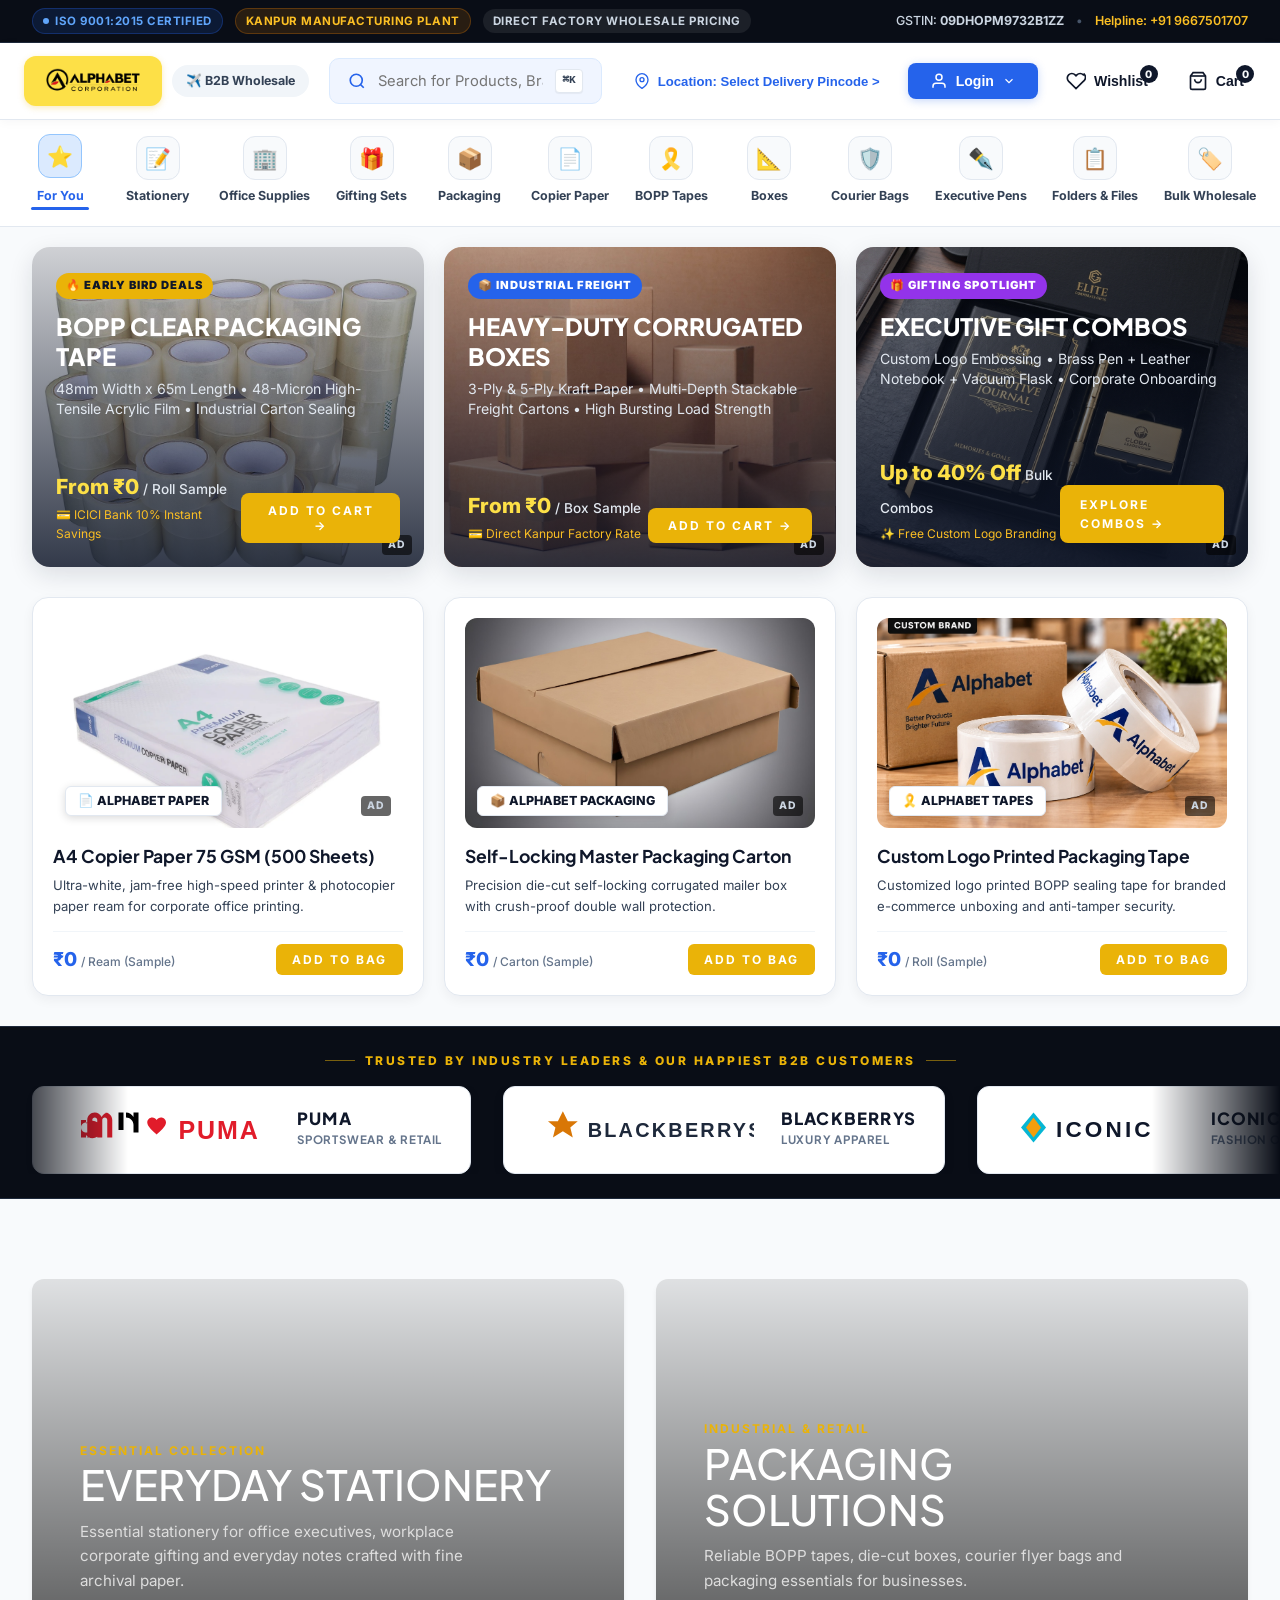
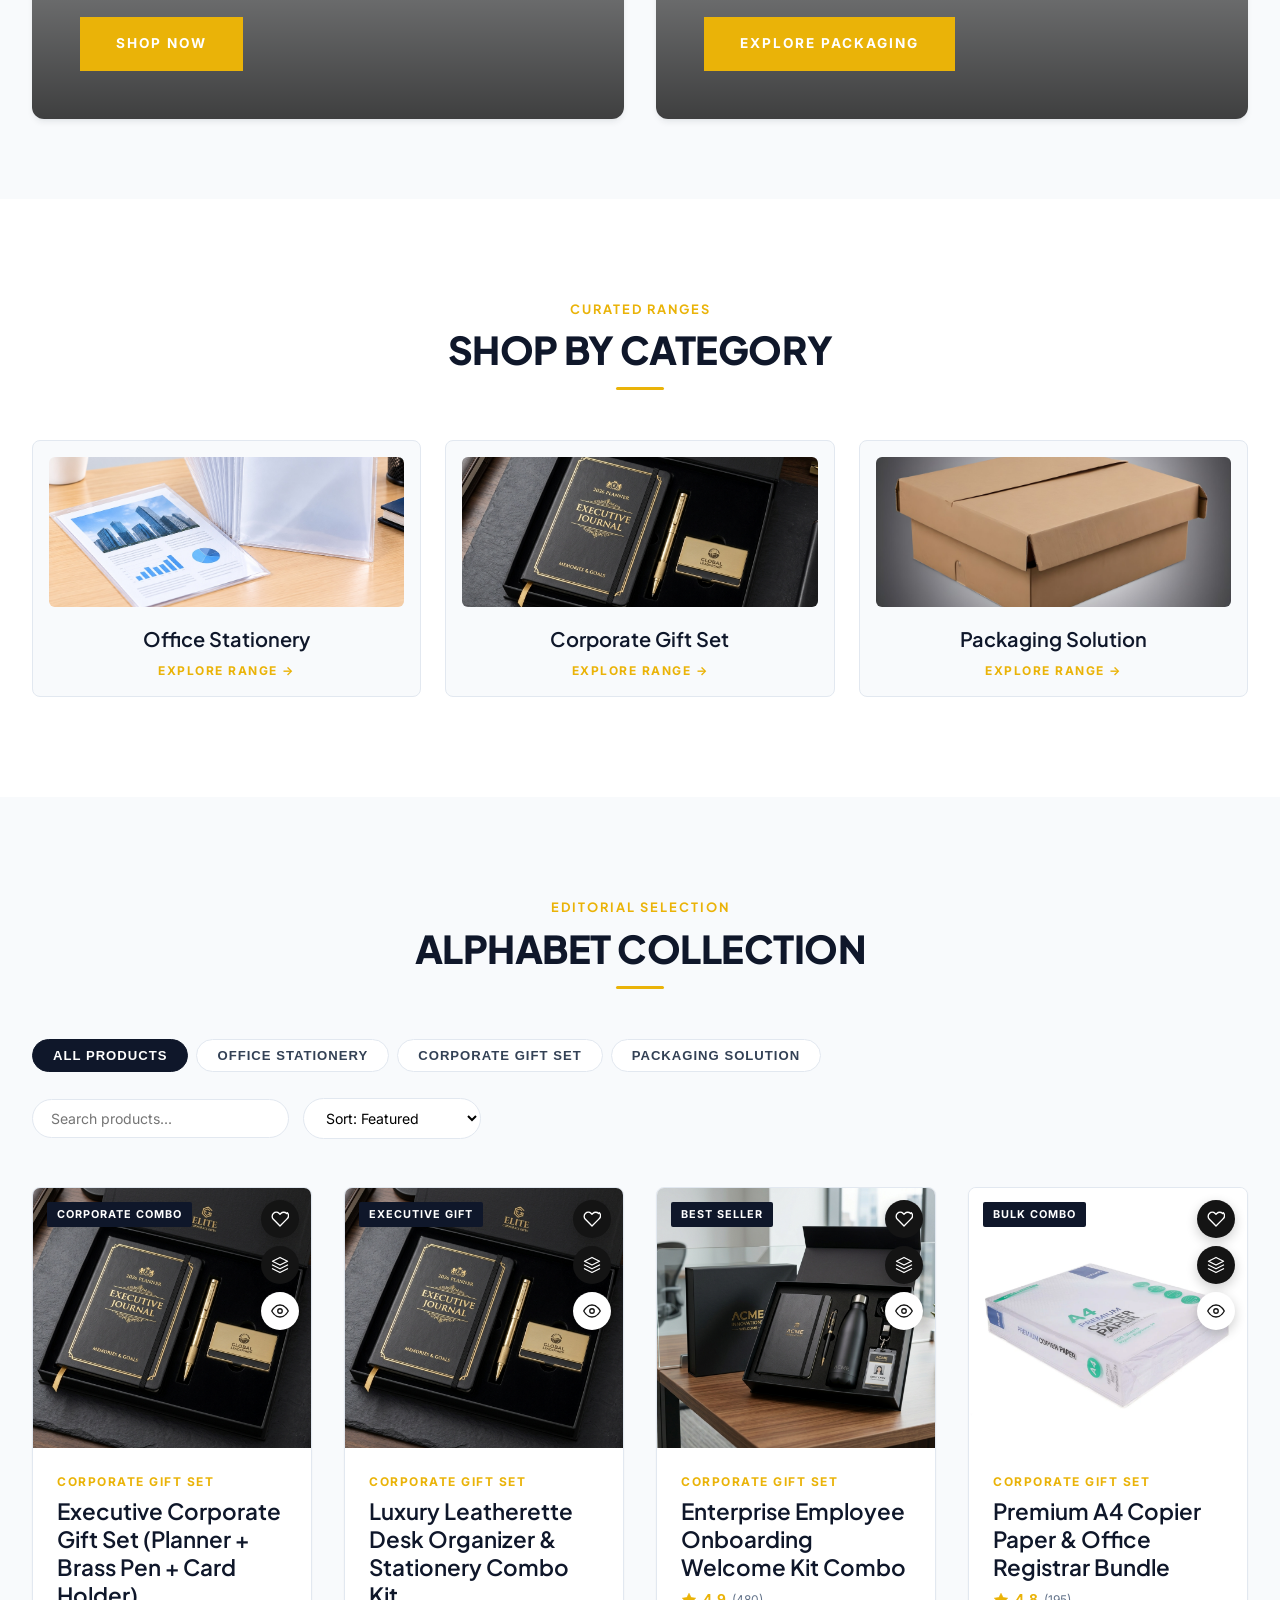
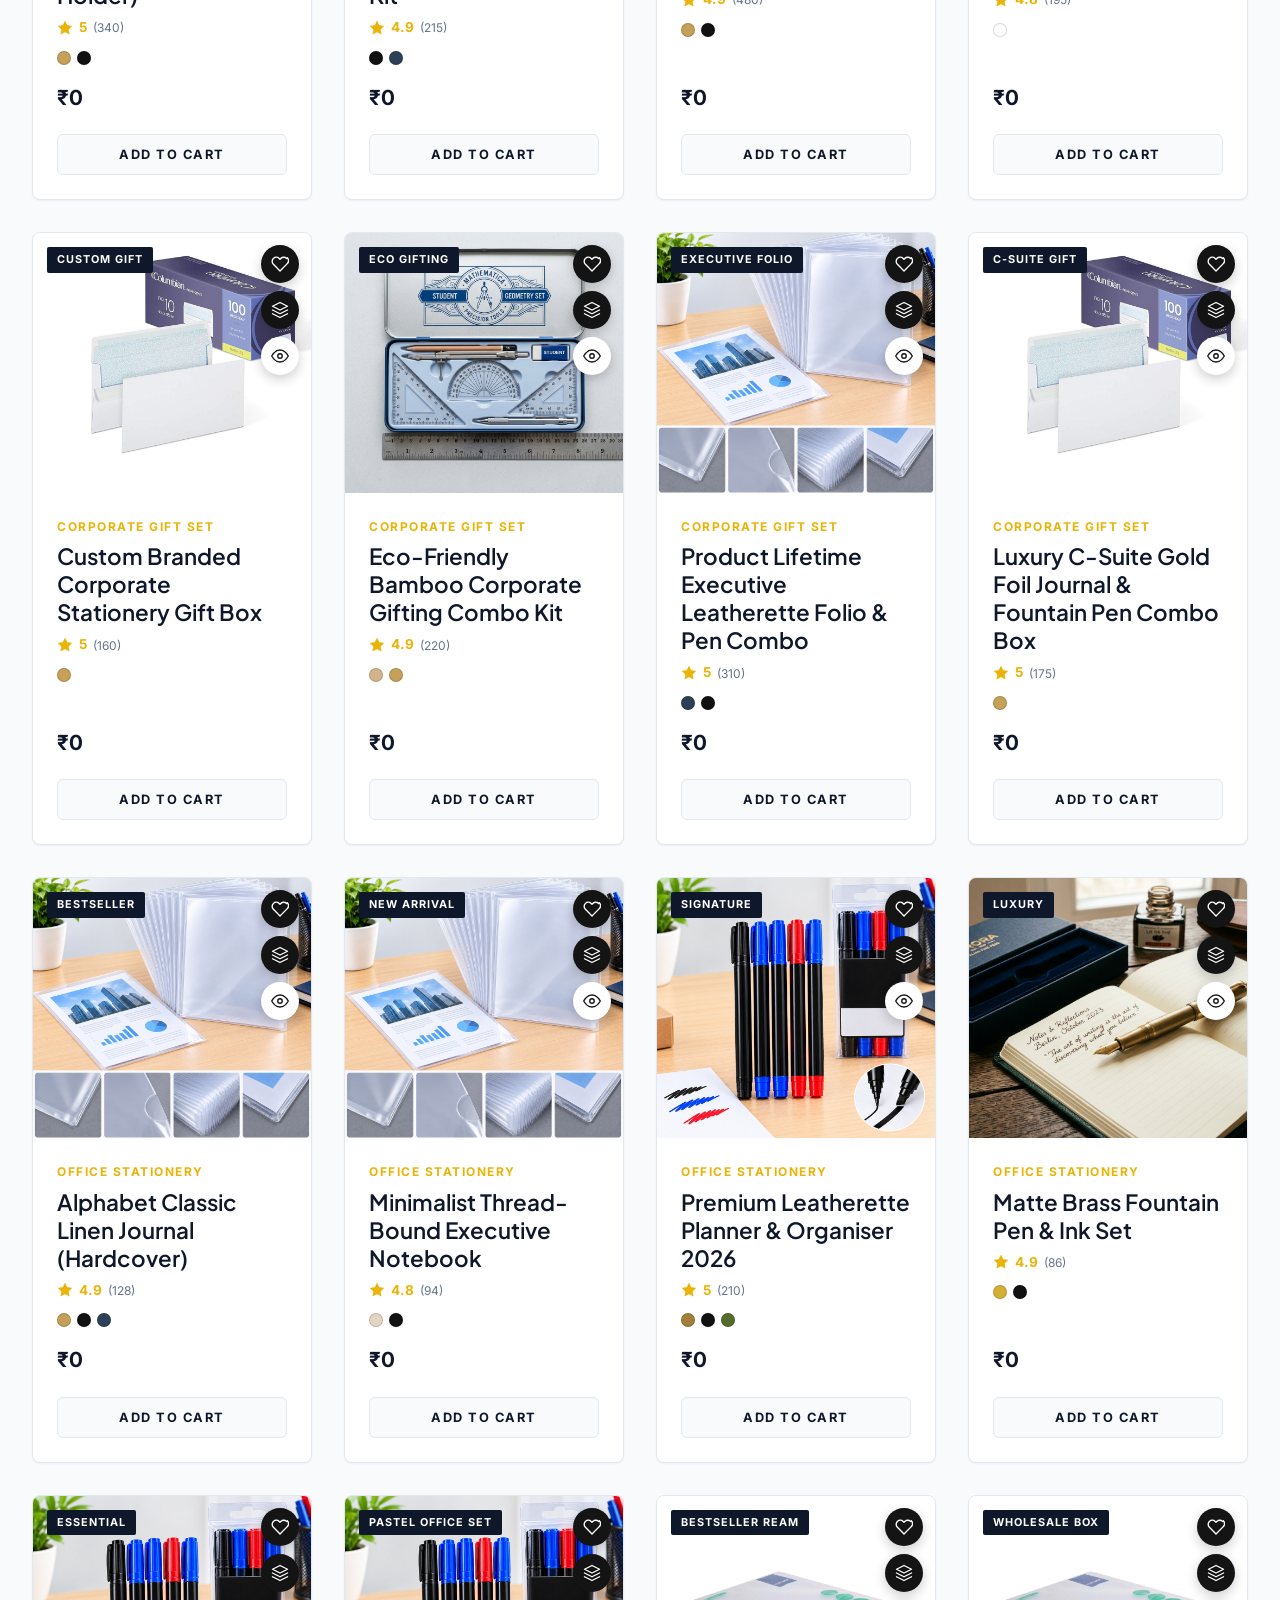
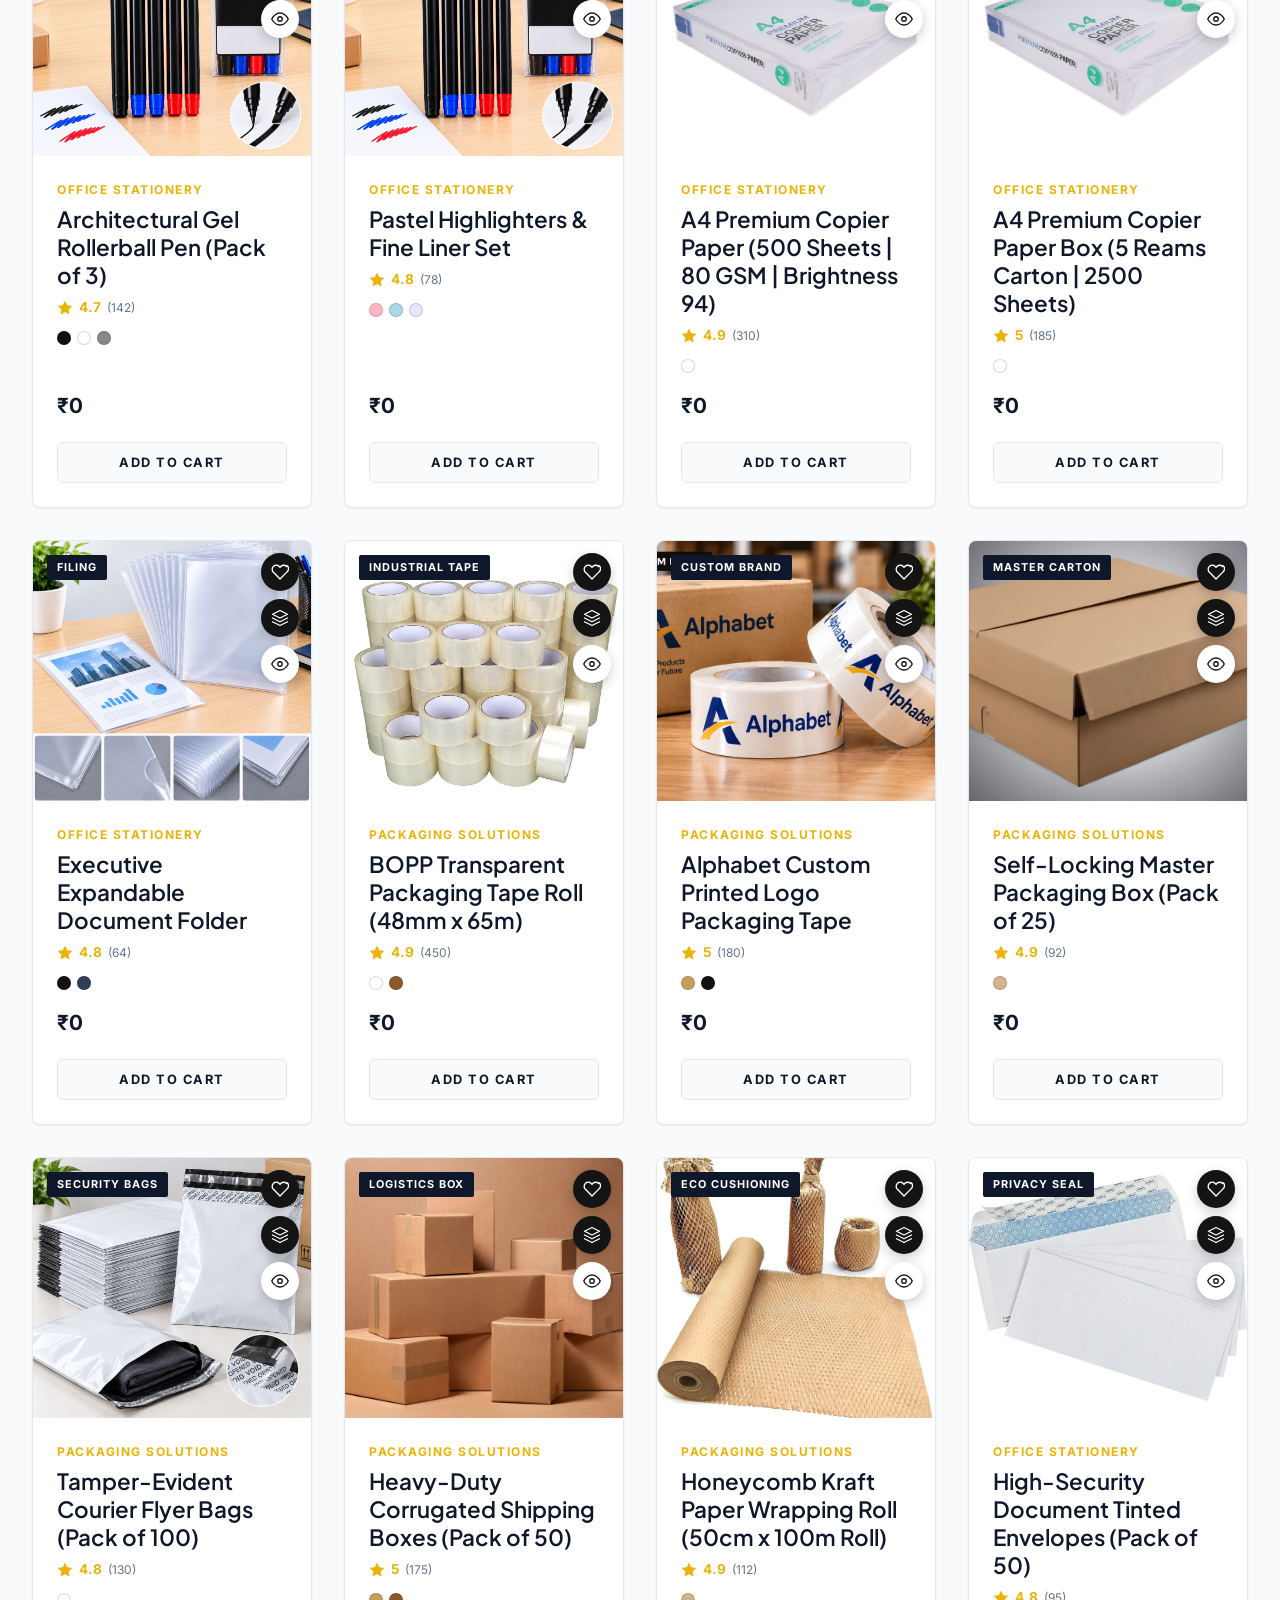
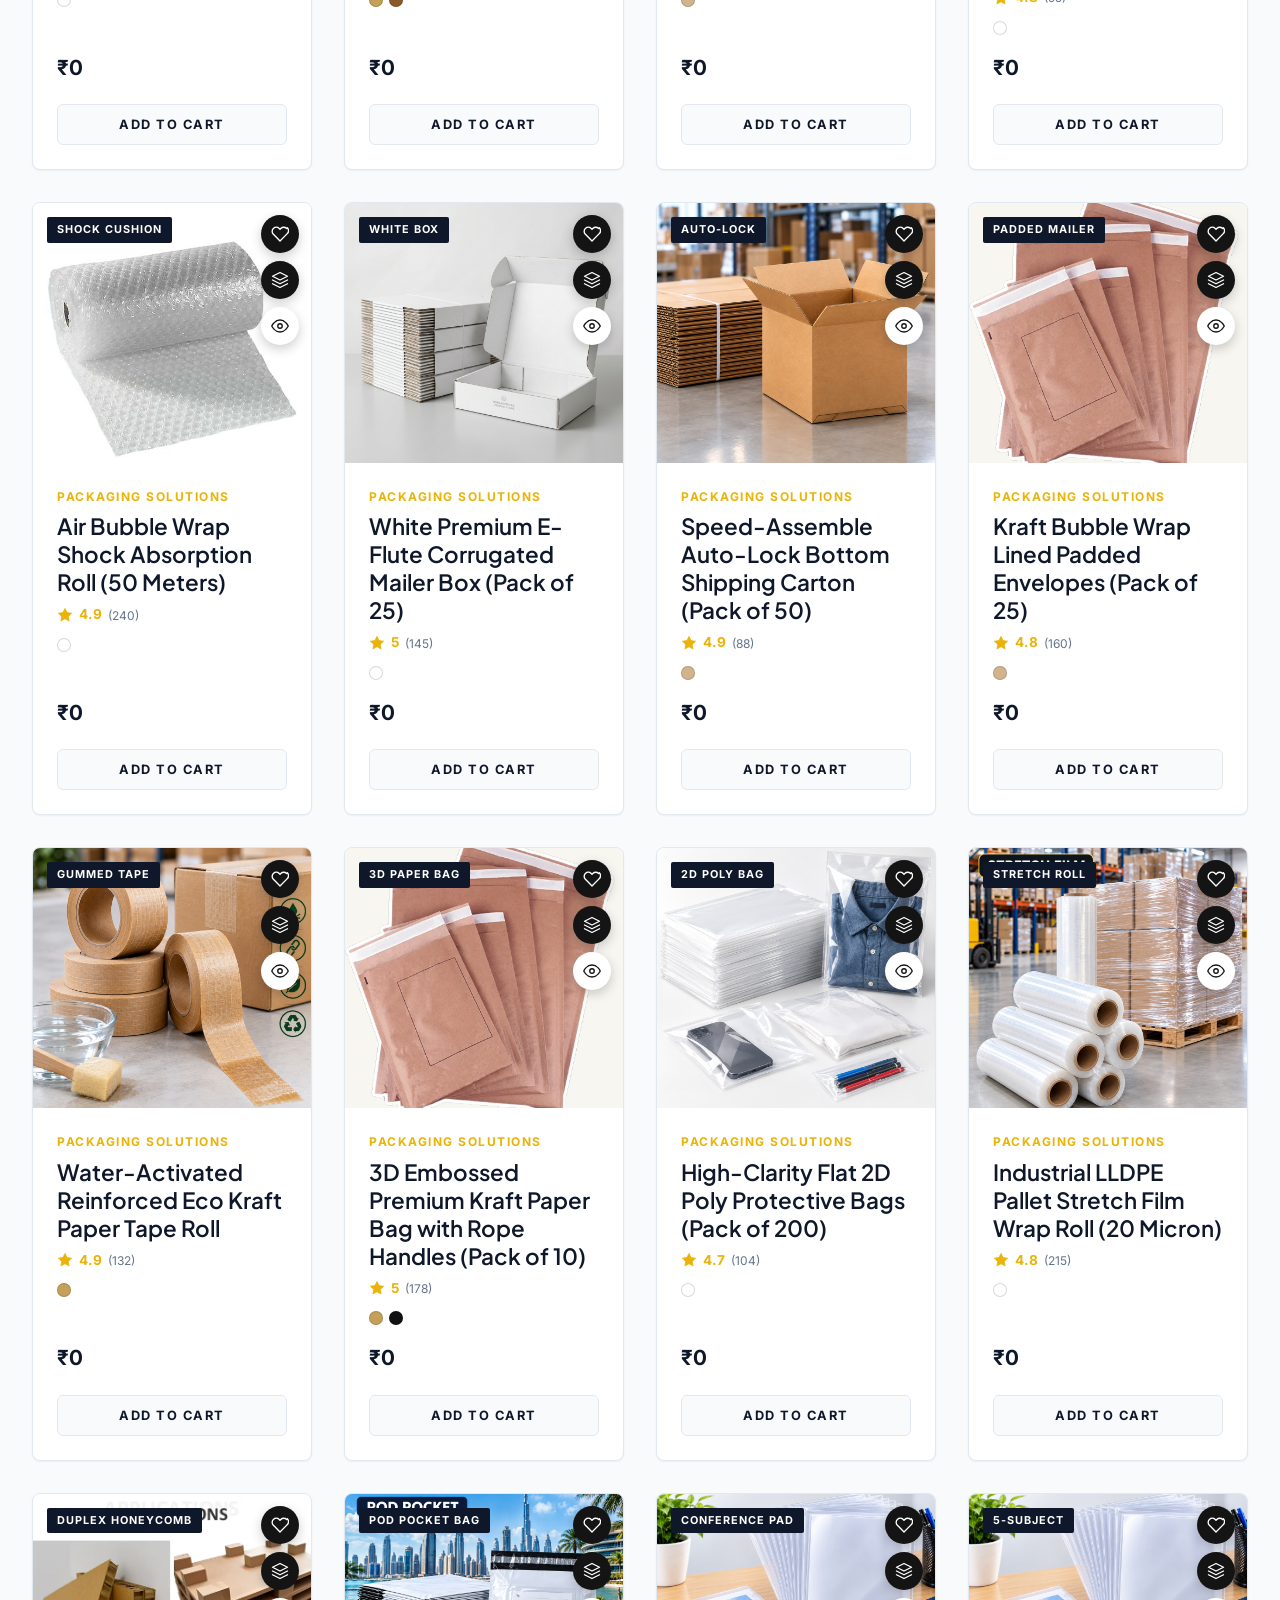
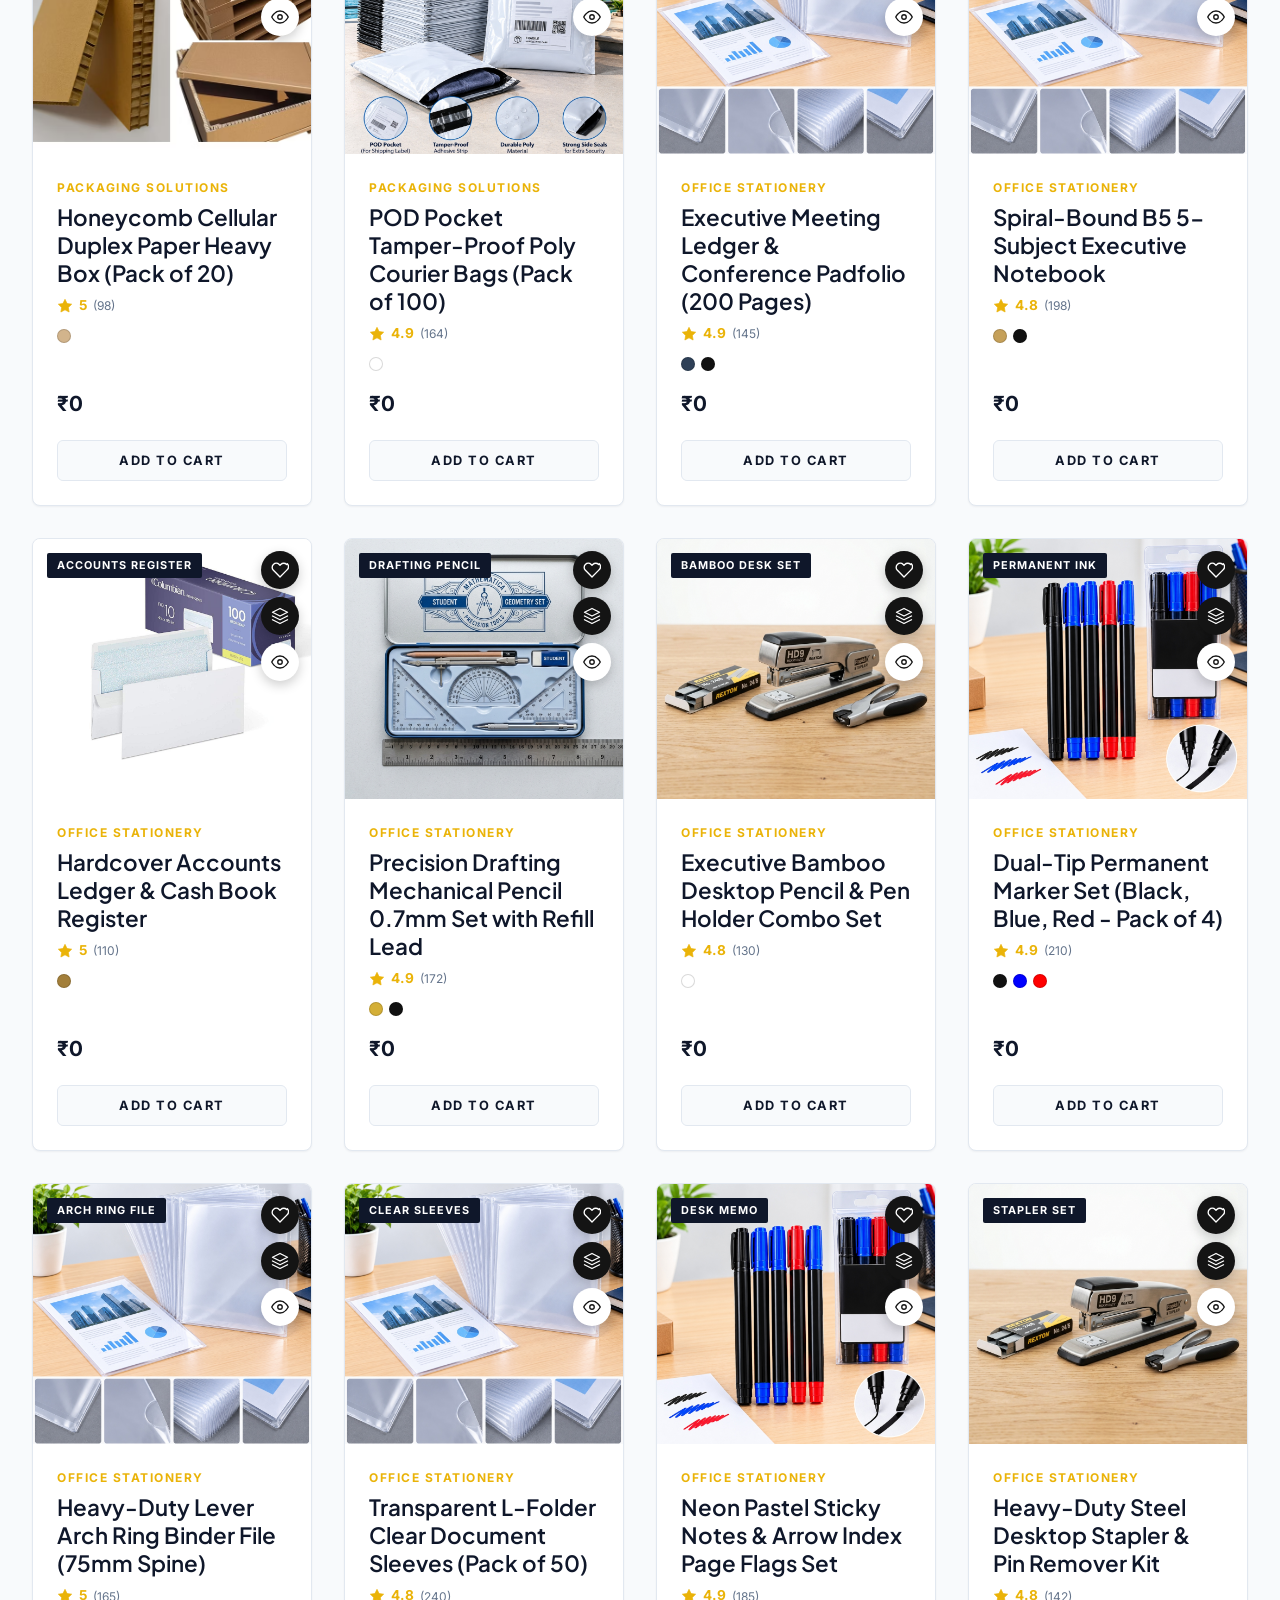
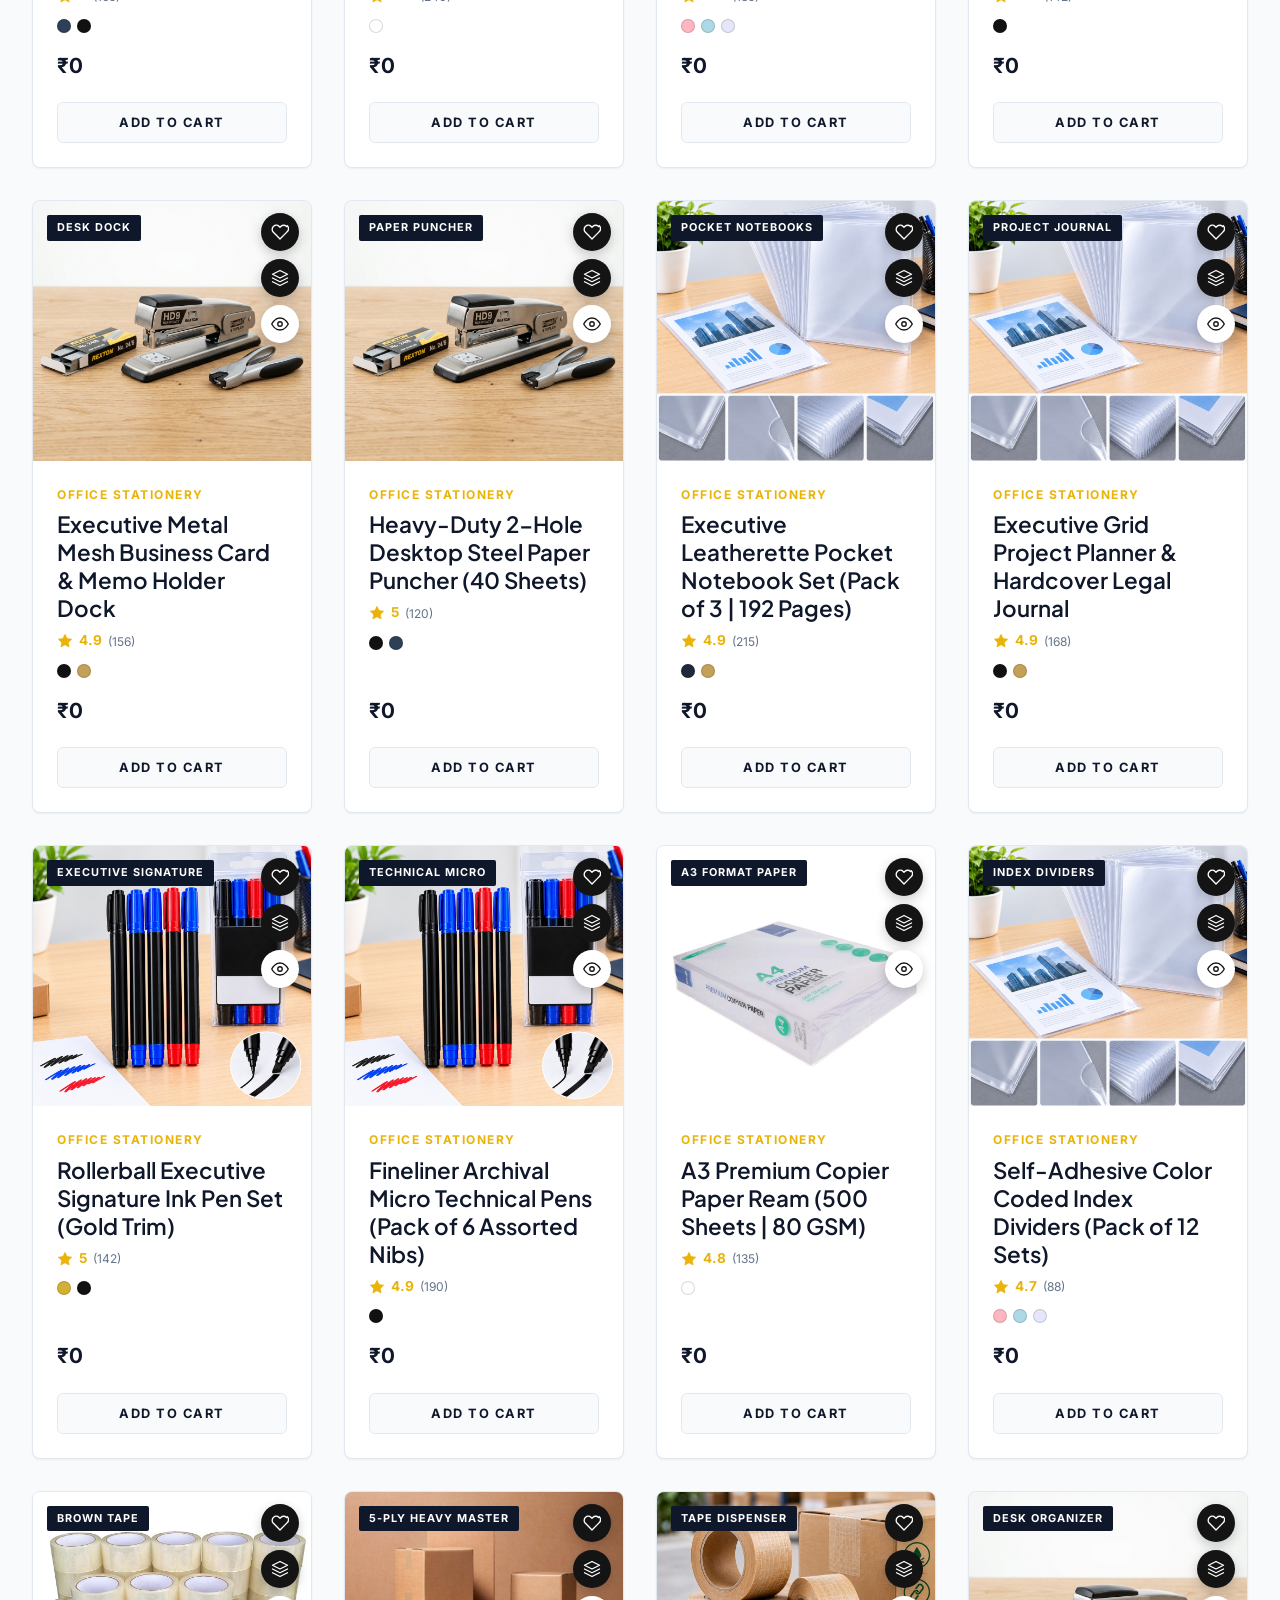
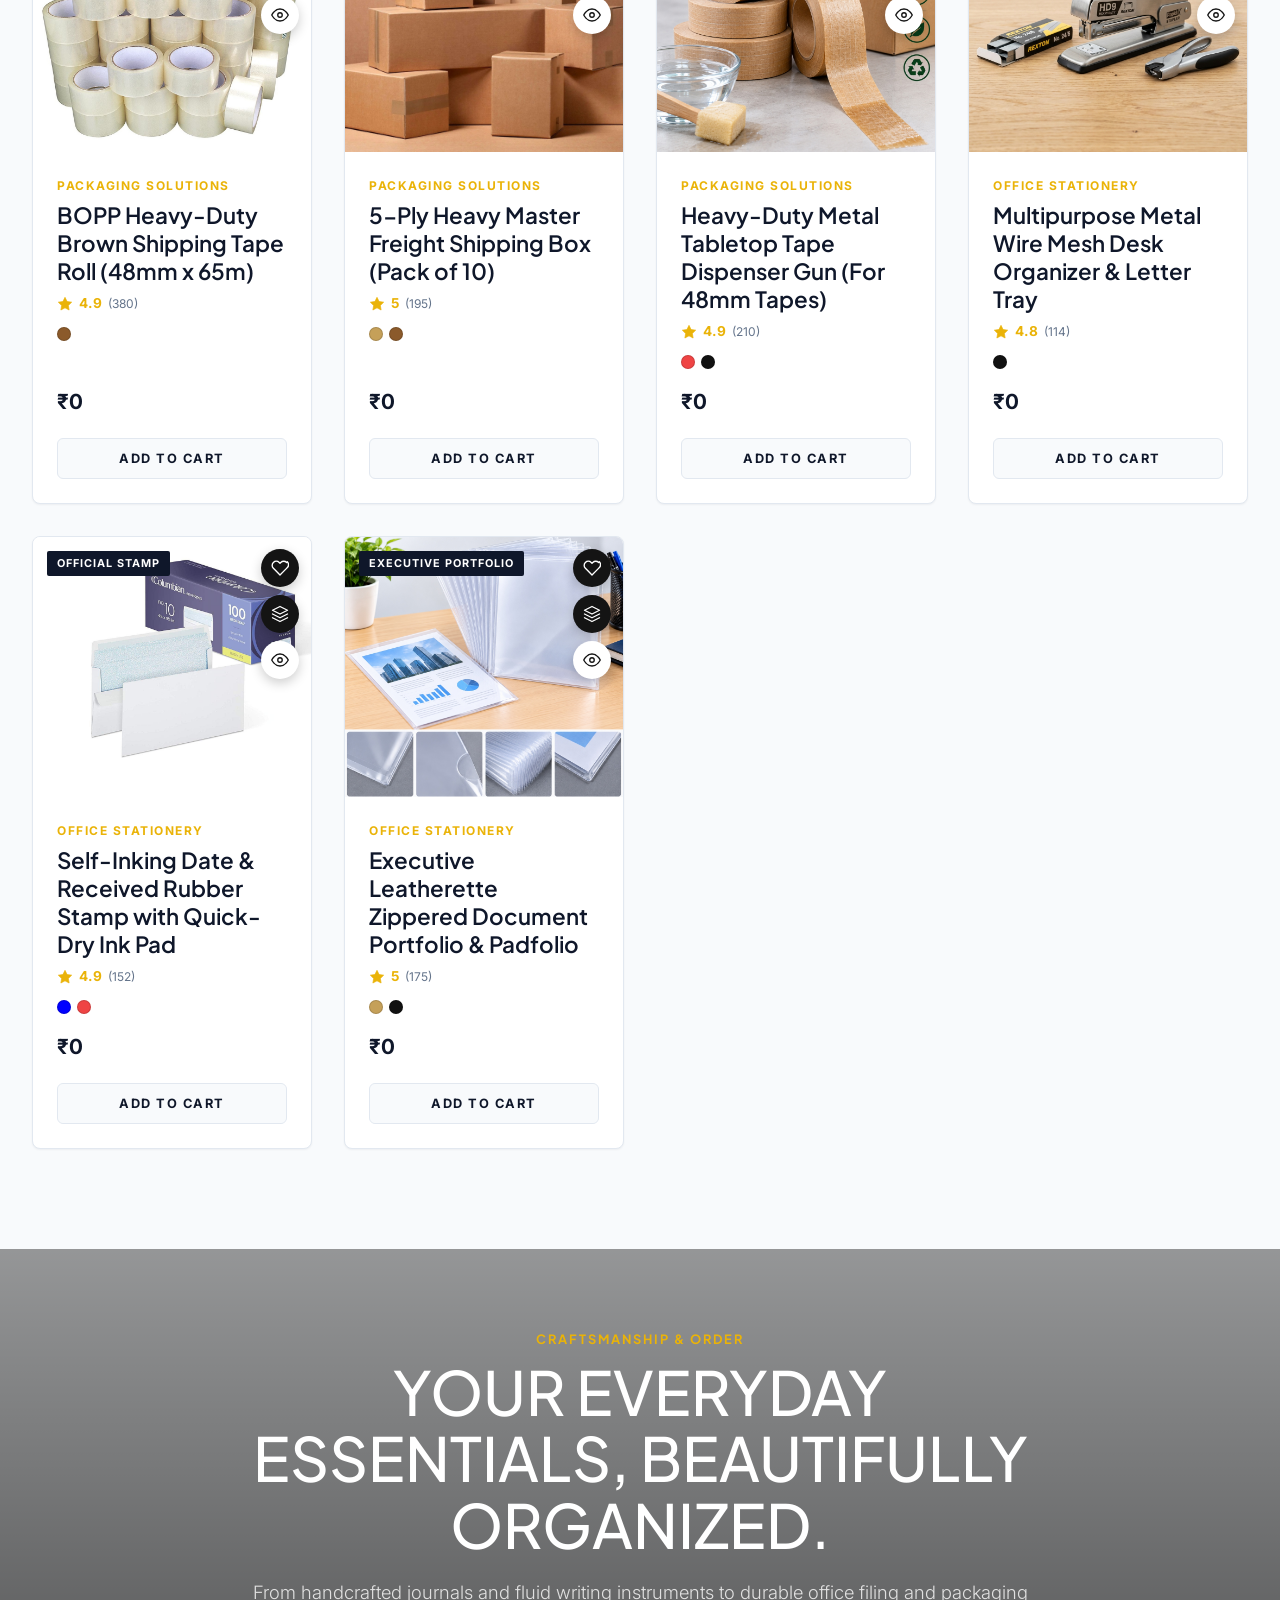
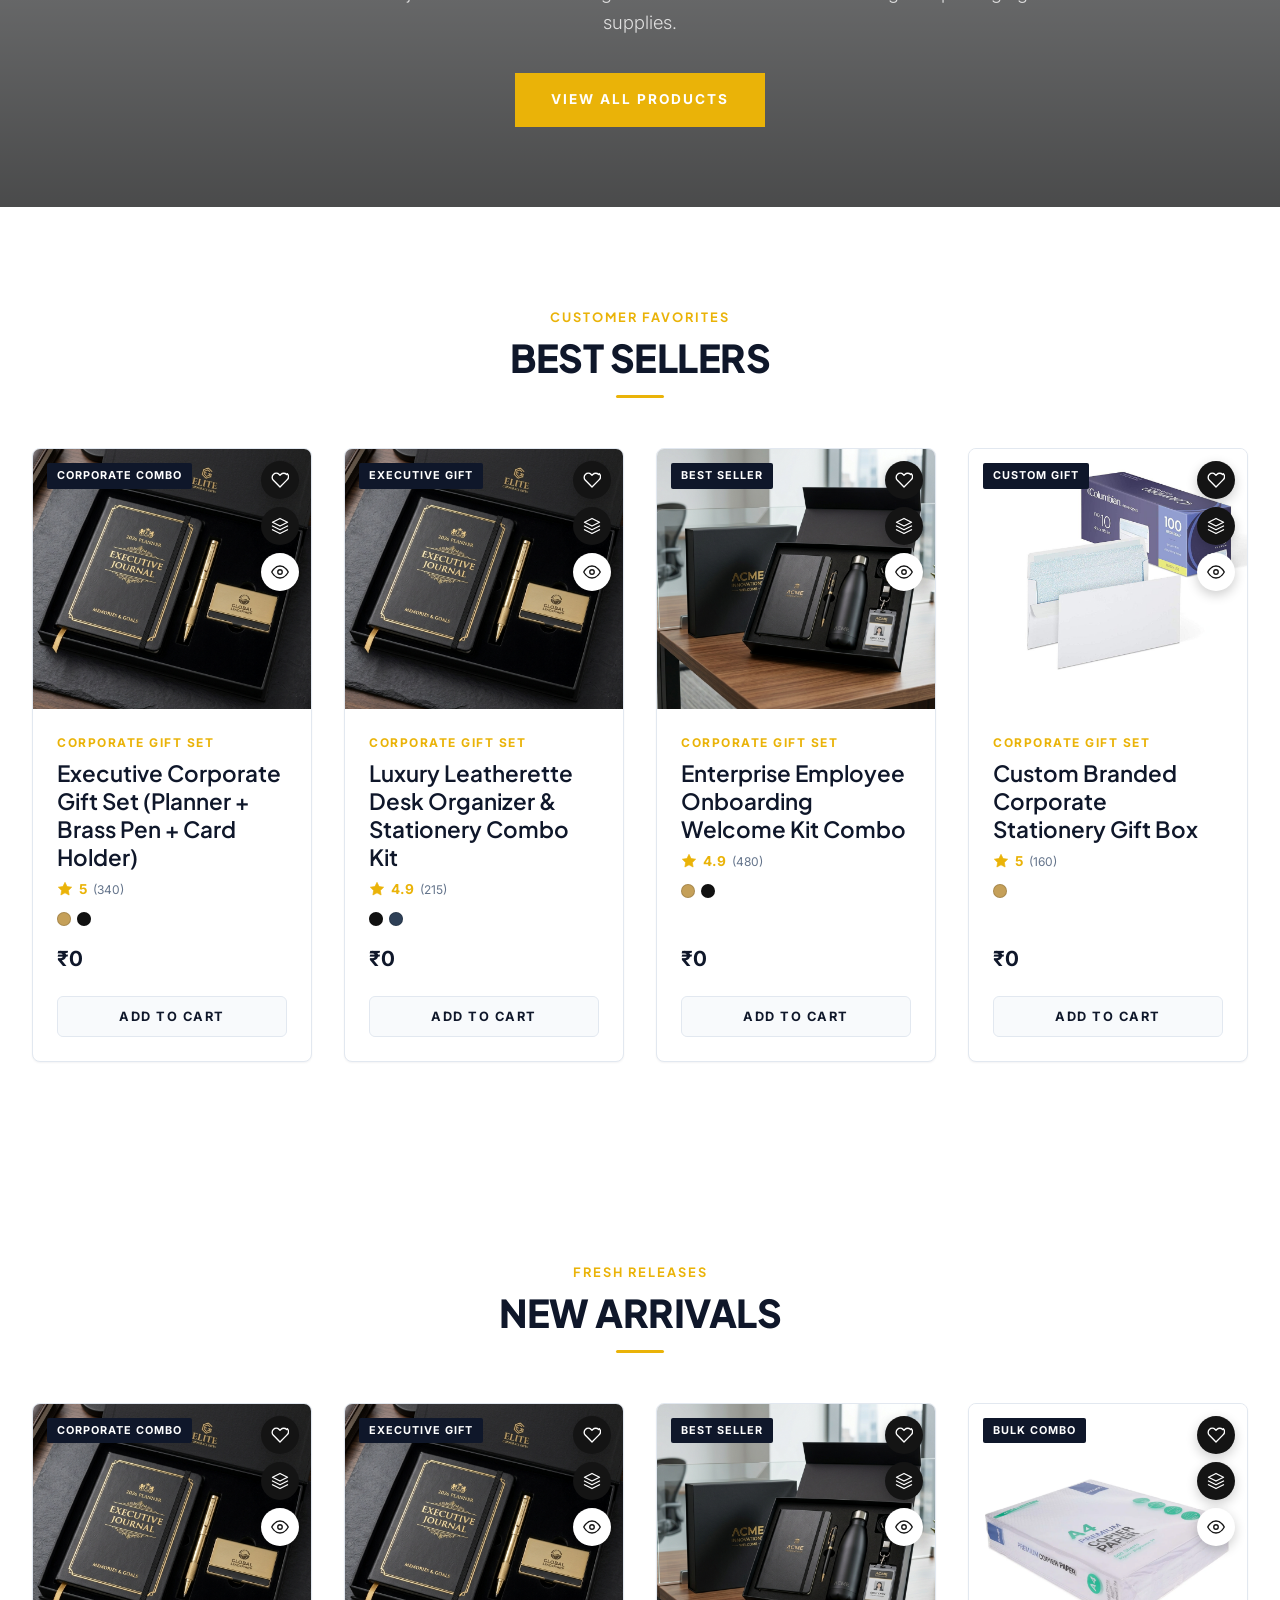
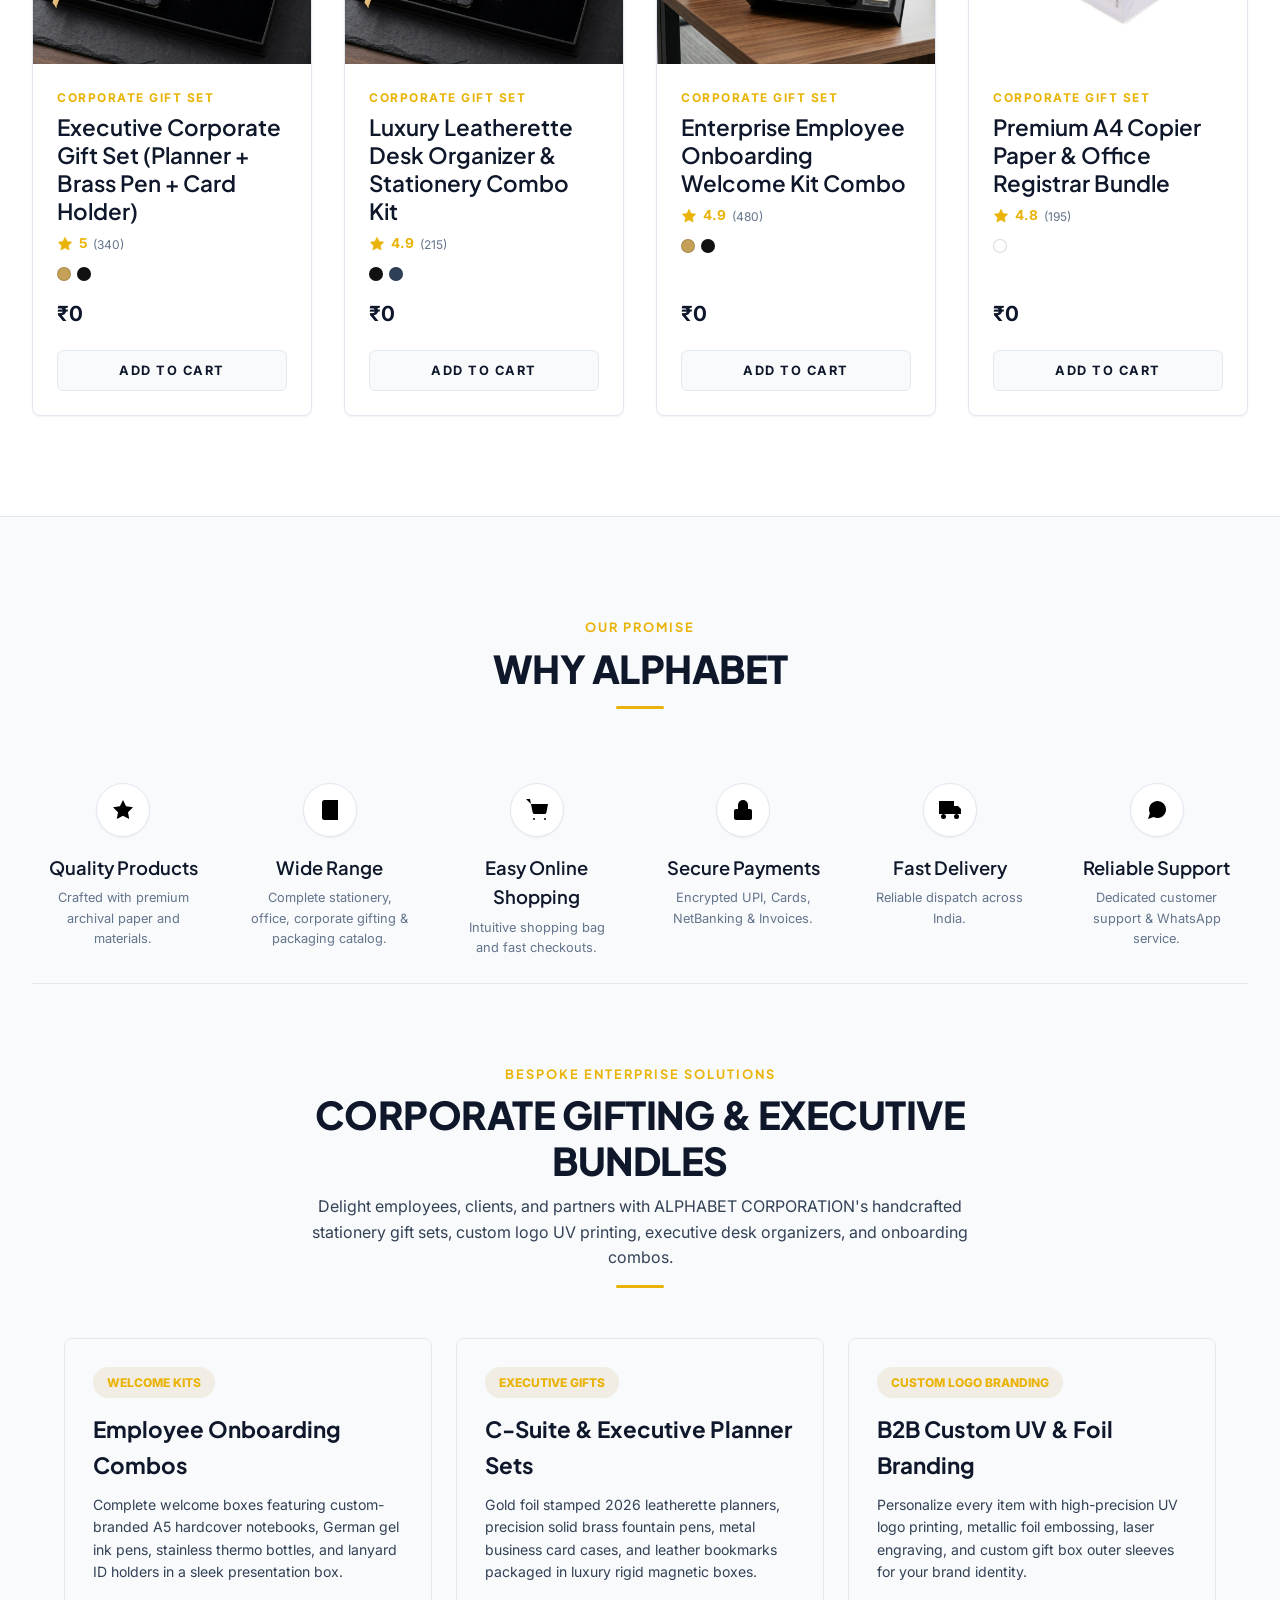
==== commit 412e6a0e: "Redesign homepage matching reference Flipkart UI layout with top header, category icon strip, multi-" ====
--- a/index.html
+++ b/index.html
@@ -31,49 +31,44 @@
     </div>
   </div>
 
-  <!-- Sticky Luxury Header -->
-  <header class="site-header" id="header">
-    <div class="container header-inner">
-      <a href="#home" class="brand-logo-wrapper" style="display:flex; align-items:center; text-decoration:none;">
-        <img src="Asset/brand_header_logo.png" alt="ALPHABET CORPORATION" style="height:52px; width:auto; max-width:280px; object-fit:contain;">
-      </a>
-
-      <!-- Main Editorial Navigation -->
-      <nav class="nav-links-wrapper" id="navLinksWrapper" aria-label="Main Navigation">
-        <a href="index.html" class="nav-item-link active">HOME</a>
-        <a href="shop.html" class="nav-item-link">SHOP</a>
-        <a href="office.html" class="nav-item-link">OFFICE STATIONERY</a>
-        <a href="gifting.html" class="nav-item-link">CORPORATE GIFT SET</a>
-        <a href="packaging.html" class="nav-item-link">PACKAGING SOLUTION</a>
-        <a href="about.html" class="nav-item-link">ABOUT</a>
-        <a href="contact.html" class="nav-item-link">CONTACT</a>
-      </nav>
-
-      <!-- Right Header Action Icons -->
-      <div class="header-right-icons">
-        <button class="cmd-search-trigger" onclick="openSearchOverlay()" title="Search catalog (Ctrl + K)">
-          <svg class="svg-icon-sm" viewBox="0 0 24 24"><circle cx="11" cy="11" r="8"></circle><line x1="21" y1="21" x2="16.65" y2="16.65"></line></svg>
-          <span style="font-size:0.8rem;">Search SKU or product...</span>
+  <!-- Flipkart-Style Top Header Bar -->
+  <header class="fk-top-header" id="header">
+    <div class="fk-header-inner">
+      <!-- Yellow Logo Pill + Sub Pill -->
+      <div class="fk-brand-pill-wrapper">
+        <a href="index.html" class="fk-logo-pill">
+          <img src="Asset/brand_header_logo.png" alt="ALPHABET" style="height:34px; width:auto;">
+        </a>
+        <span class="fk-sub-pill">✈️ B2B Wholesale</span>
+      </div>
+
+      <!-- Flipkart Wide Search Bar -->
+      <div class="fk-search-box-wrapper">
+        <div class="fk-search-input-group" onclick="openSearchOverlay()">
+          <svg class="fk-search-icon" viewBox="0 0 24 24" fill="none" stroke="currentColor" stroke-width="2.2"><circle cx="11" cy="11" r="8"></circle><line x1="21" y1="21" x2="16.65" y2="16.65"></line></svg>
+          <input type="text" class="fk-search-input" placeholder="Search for Products, Brands, Tapes, Paper &amp; Packaging..." readonly>
           <kbd class="cmd-key-badge">⌘K</kbd>
+        </div>
+      </div>
+
+      <!-- Header Right Actions -->
+      <div class="fk-header-actions">
+        <!-- Delivery Location Selector -->
+        <button class="fk-action-btn" onclick="openPincodeModal()" style="color:#2563eb; font-size:0.82rem;">
+          <svg viewBox="0 0 24 24" width="16" height="16" fill="none" stroke="currentColor" stroke-width="2"><path d="M21 10c0 7-9 13-9 13s-9-6-9-13a9 9 0 0 1 18 0z"></path><circle cx="12" cy="10" r="3"></circle></svg>
+          <span>Location: <strong id="headerLocationLabel" style="color:#2563eb;">Select Delivery Pincode &gt;</strong></span>
         </button>
-        <button class="icon-btn-header" onclick="openCartDrawer()" title="Wishlist" aria-label="Wishlist">
-          <svg class="svg-icon" viewBox="0 0 24 24"><path d="M20.84 4.61a5.5 5.5 0 0 0-7.78 0L12 5.67l-1.06-1.06a5.5 5.5 0 0 0-7.78 7.78l1.06 1.06L12 21.23l8.72-8.72 1.06-1.06a5.5 5.5 0 0 0 0-7.78z"></path></svg>
-          <span class="badge-count" id="wishlistBadgeCount">0</span>
-        </button>
+
+        <!-- User Login Button with Hover Dropdown -->
         <div class="user-account-menu-wrapper" id="userAccountMenuWrapper">
-          <button class="header-login-btn" onclick="openAuthModal('login')">
-            <svg class="svg-icon" viewBox="0 0 24 24" fill="none" stroke="currentColor" stroke-width="2">
-              <path d="M20 21v-2a4 4 0 0 0-4-4H8a4 4 0 0 0-4 4v2"></path>
-              <circle cx="12" cy="7" r="4"></circle>
-            </svg>
-            <span class="user-name-label" id="headerUserName">Login</span>
-            <svg class="chevron-icon" viewBox="0 0 24 24" fill="none" stroke="currentColor" stroke-width="2">
-              <polyline points="6 9 12 15 18 9"></polyline>
-            </svg>
+          <button class="fk-action-btn fk-login-btn" onclick="openAuthModal('login')">
+            <svg viewBox="0 0 24 24" width="18" height="18" fill="none" stroke="currentColor" stroke-width="2"><path d="M20 21v-2a4 4 0 0 0-4-4H8a4 4 0 0 0-4 4v2"></path><circle cx="12" cy="7" r="4"></circle></svg>
+            <span id="headerUserName">Login</span>
+            <svg viewBox="0 0 24 24" width="14" height="14" fill="none" stroke="currentColor" stroke-width="2"><polyline points="6 9 12 15 18 9"></polyline></svg>
           </button>
           <div class="header-user-dropdown" id="headerUserDropdown">
             <div class="dropdown-header-box" id="dropdownHeaderGuest">
-              <p>New customer?</p>
+              <p>New B2B customer?</p>
               <a href="javascript:void(0)" onclick="openAuthModal('signup')">Sign Up</a>
             </div>
             <div class="dropdown-header-box hidden" id="dropdownHeaderUser">
@@ -108,154 +103,194 @@
             </ul>
           </div>
         </div>
-        <button class="icon-btn-header" id="cartBtnHeader" title="Shopping Bag" aria-label="Shopping Bag">
-          <svg class="svg-icon" viewBox="0 0 24 24"><path d="M6 2L3 6v14a2 2 0 0 0 2 2h14a2 2 0 0 0 2-2V6l-3-4z"></path><line x1="3" y1="6" x2="21" y2="6"></line><path d="M16 10a4 4 0 0 1-8 0"></path></svg>
+
+        <!-- Wishlist -->
+        <button class="fk-action-btn" onclick="openCartDrawer()" title="Wishlist">
+          <svg viewBox="0 0 24 24" width="20" height="20" fill="none" stroke="currentColor" stroke-width="2"><path d="M20.84 4.61a5.5 5.5 0 0 0-7.78 0L12 5.67l-1.06-1.06a5.5 5.5 0 0 0-7.78 7.78l1.06 1.06L12 21.23l8.72-8.72 1.06-1.06a5.5 5.5 0 0 0 0-7.78z"></path></svg>
+          <span>Wishlist</span>
+          <span class="badge-count" id="wishlistBadgeCount">0</span>
+        </button>
+
+        <!-- Cart Drawer Button -->
+        <button class="fk-action-btn" id="cartBtnHeader" title="Shopping Bag" onclick="openCartDrawer()">
+          <svg viewBox="0 0 24 24" width="20" height="20" fill="none" stroke="currentColor" stroke-width="2"><path d="M6 2L3 6v14a2 2 0 0 0 2 2h14a2 2 0 0 0 2-2V6l-3-4z"></path><line x1="3" y1="6" x2="21" y2="6"></line><path d="M16 10a4 4 0 0 1-8 0"></path></svg>
+          <span>Cart</span>
           <span class="badge-count" id="cartBadgeCount">0</span>
         </button>
-
-        <button class="hamburger-btn" id="hamburgerBtn" aria-label="Toggle navigation menu">
-          <svg class="svg-icon" viewBox="0 0 24 24"><line x1="3" y1="12" x2="21" y2="12"></line><line x1="3" y1="6" x2="21" y2="6"></line><line x1="3" y1="18" x2="21" y2="18"></line></svg>
-        </button>
       </div>
     </div>
   </header>
 
-  <!-- Slide-Over Shopping Bag / Cart Drawer -->
-  <div class="drawer-backdrop" id="cartDrawerOverlay">
-    <div class="slide-drawer">
-      <div class="drawer-header">
-        <h3>Shopping Bag</h3>
-        <button class="drawer-close-btn" id="closeCartDrawer">✕</button>
-      </div>
-
-      <div class="drawer-body" id="cartDrawerBody">
-        <!-- Rendered dynamically by alpha.js -->
-      </div>
-
-      <div class="drawer-footer">
-        <div style="display:flex; justify-content:space-between; margin-bottom:8px; font-size:0.95rem;">
-          <span>Subtotal:</span>
-          <strong id="cartSubtotalText">₹0</strong>
-        </div>
-        <div style="display:flex; justify-content:space-between; font-size:1.15rem; font-weight:800; border-top:1px dashed var(--border-light); padding-top:10px; margin-bottom:20px;">
-          <span>Total:</span>
-          <strong id="cartTotalText">₹0</strong>
-        </div>
-        <button class="btn-editorial btn-gold" style="width: 100%;" onclick="openCheckoutModal()">PROCEED TO CHECKOUT &rarr;</button>
-      </div>
+  <!-- Flipkart Horizontal Scroll Category Icon Navigation Strip -->
+  <nav class="fk-category-strip" aria-label="Product Categories">
+    <div class="fk-category-track">
+      <a href="#collection" class="fk-category-item active">
+        <div class="fk-category-icon-box">⭐</div>
+        <span class="fk-category-label">For You</span>
+      </a>
+      <a href="office.html" class="fk-category-item">
+        <div class="fk-category-icon-box">📝</div>
+        <span class="fk-category-label">Stationery</span>
+      </a>
+      <a href="office.html" class="fk-category-item">
+        <div class="fk-category-icon-box">🏢</div>
+        <span class="fk-category-label">Office Supplies</span>
+      </a>
+      <a href="gifting.html" class="fk-category-item">
+        <div class="fk-category-icon-box">🎁</div>
+        <span class="fk-category-label">Gifting Sets</span>
+      </a>
+      <a href="packaging.html" class="fk-category-item">
+        <div class="fk-category-icon-box">📦</div>
+        <span class="fk-category-label">Packaging</span>
+      </a>
+      <a href="office.html" class="fk-category-item">
+        <div class="fk-category-icon-box">📄</div>
+        <span class="fk-category-label">Copier Paper</span>
+      </a>
+      <a href="packaging.html" class="fk-category-item">
+        <div class="fk-category-icon-box">🎗️</div>
+        <span class="fk-category-label">BOPP Tapes</span>
+      </a>
+      <a href="packaging.html" class="fk-category-item">
+        <div class="fk-category-icon-box">📐</div>
+        <span class="fk-category-label">Boxes</span>
+      </a>
+      <a href="packaging.html" class="fk-category-item">
+        <div class="fk-category-icon-box">🛡️</div>
+        <span class="fk-category-label">Courier Bags</span>
+      </a>
+      <a href="gifting.html" class="fk-category-item">
+        <div class="fk-category-icon-box">✒️</div>
+        <span class="fk-category-label">Executive Pens</span>
+      </a>
+      <a href="office.html" class="fk-category-item">
+        <div class="fk-category-icon-box">📋</div>
+        <span class="fk-category-label">Folders &amp; Files</span>
+      </a>
+      <a href="shop.html" class="fk-category-item">
+        <div class="fk-category-icon-box">🏷️</div>
+        <span class="fk-category-label">Bulk Wholesale</span>
+      </a>
     </div>
-  </div>
-
-  <!-- Main Editorial Page Structure -->
+  </nav>
+
+  <!-- Main Application Content -->
   <main id="home">
     
-    <!-- 1. Hero Multi-Slide Interactive Carousel -->
-    <section class="hero-slider-section">
-      <!-- Slide 1: Fine Stationery -->
-      <div class="hero-slide active" style="background-image: url('https://images.unsplash.com/photo-1544716278-ca5e3f4abd8c?auto=format&fit=crop&w=1920&q=85');">
-        <div class="container">
-          <div class="hero-content-box">
-            <div class="hero-tagline">ALPHABET CORPORATION &bull; B2B MANUFACTURER &amp; WHOLESALE HUB</div>
-            <h1 class="hero-main-title">ALPHABET CORPORATION</h1>
-            <p class="hero-description">
-              India's premier industrial manufacturer &amp; wholesale supplier of fine stationery, corporate office supplies, corporate gifting combos, and heavy-duty custom packaging solutions.
-            </p>
-            <div class="hero-cta-buttons">
-              <a href="#collection" class="btn-editorial btn-gold">SHOP B2B CATALOGUE</a>
-              <a href="#categories" class="btn-editorial btn-outline-white">EXPLORE CATEGORIES</a>
-            </div>
-          </div>
-        </div>
-      </div>
-
-      <!-- Slide 2: BOPP Transparent Packaging Tape Spotlight -->
-      <div class="hero-slide" style="background-image: url('Asset/bopp_clear_tape.jpg');">
-        <div class="container">
-          <div class="hero-content-box">
-            <div class="hero-tagline">Industrial &amp; Packaging Spotlight</div>
-            <h1 class="hero-main-title">BOPP CLEAR PACKAGING TAPE ROLL</h1>
-            <p class="hero-description">
-              High-tensile clear BOPP packaging tape engineered for heavy-duty carton sealing, 48mm width, 65m length, 48-micron film with instant tack water-based acrylic adhesive. Available in bulk &amp; custom widths.
-            </p>
-            <div style="font-size: 1.8rem; font-weight: 800; color: var(--accent-gold); margin-bottom: 24px;">
-              ₹0 <span style="font-size: 1rem; color: #dddddd; font-weight: 500;">/ Roll (Sample Roll)</span>
-            </div>
-            <div class="hero-cta-buttons">
-              <a href="#packaging-section" class="btn-editorial btn-gold">SHOP PACKAGING TAPE</a>
-              <button class="btn-editorial btn-outline-white" onclick="addToCart('prod-9')">ADD TO BAG &rarr;</button>
-            </div>
-          </div>
-        </div>
-      </div>
-
-      <!-- Slide 3: Heavy-Duty Corrugated Shipping Boxes Stack -->
-      <div class="hero-slide" style="background-image: url('Asset/boxes_stack.jpg');">
-        <div class="container">
-          <div class="hero-content-box">
-            <div class="hero-tagline">Logistics &amp; Wholesale Packaging</div>
-            <h1 class="hero-main-title">HEAVY-DUTY CORRUGATED PACKAGING BOXES</h1>
-            <p class="hero-description">
-              Multi-depth 3-ply &amp; 5-ply Kraft corrugated shipping boxes with high bursting strength, superior stackability, and heavy load resistance for wholesale dispatch &amp; e-commerce freight.
-            </p>
-            <div style="font-size: 1.8rem; font-weight: 800; color: var(--accent-gold); margin-bottom: 24px;">
-              ₹0 <span style="font-size: 1rem; color: #dddddd; font-weight: 500;">/ Box (Sample Box)</span>
-            </div>
-            <div class="hero-cta-buttons">
-              <a href="#packaging-section" class="btn-editorial btn-gold">SHOP SHIPPING BOXES</a>
-              <button class="btn-editorial btn-outline-white" onclick="addToCart('prod-13')">ADD TO BAG &rarr;</button>
-            </div>
-          </div>
-        </div>
-      </div>
-
-      <!-- Slide 4: Self-Locking Master Packaging Carton -->
-      <div class="hero-slide" style="background-image: url('Asset/corrugated_box.png');">
-        <div class="container">
-          <div class="hero-content-box">
-            <div class="hero-tagline">Custom E-Commerce Packaging</div>
-            <h1 class="hero-main-title">SELF-LOCKING MASTER PACKAGING CARTON</h1>
-            <p class="hero-description">
-              Precision die-cut self-locking master packaging box featuring double-walled crush protection, clean telescoping lid closure, and smooth natural kraft paper finish for premium unboxing.
-            </p>
-            <div style="font-size: 1.8rem; font-weight: 800; color: var(--accent-gold); margin-bottom: 24px;">
-              ₹0 <span style="font-size: 1rem; color: #dddddd; font-weight: 500;">/ Box (Sample Carton)</span>
-            </div>
-            <div class="hero-cta-buttons">
-              <a href="#packaging-section" class="btn-editorial btn-gold">SHOP MASTER CARTONS</a>
-              <button class="btn-editorial btn-outline-white" onclick="addToCart('prod-11')">ADD TO BAG &rarr;</button>
-            </div>
-          </div>
-        </div>
-      </div>
-
-      <!-- Slide 5: Custom Branding & Printed Tapes -->
-      <div class="hero-slide" style="background-image: url('https://images.unsplash.com/photo-1549465220-1a8b9238cd48?auto=format&fit=crop&w=1920&q=85');">
-        <div class="container">
-          <div class="hero-content-box">
-            <div class="hero-tagline">Custom Branding &amp; E-Commerce</div>
-            <h1 class="hero-main-title">CUSTOM PRINTED TAPES &amp; BRANDED BOXES</h1>
-            <p class="hero-description">
-              Elevate your brand unboxing experience with custom logo printed packaging tapes, self-locking mailer boxes, and security courier flyer bags.
-            </p>
-            <div class="hero-cta-buttons">
-              <a href="#packaging-section" class="btn-editorial btn-gold">CUSTOM PACKAGING</a>
-              <a href="#collection" class="btn-editorial btn-outline-white">BROWSE STORE</a>
-            </div>
-          </div>
-        </div>
-      </div>
-
-      <!-- Carousel Arrow Controls -->
-      <button class="hero-nav-arrow prev" onclick="prevHeroSlide()" aria-label="Previous Slide">&lsaquo;</button>
-      <button class="hero-nav-arrow next" onclick="nextHeroSlide()" aria-label="Next Slide">&rsaquo;</button>
-
-      <!-- Carousel Dot Pagination -->
-      <div class="hero-dots-container">
-        <span class="hero-dot active" onclick="goToHeroSlide(0)"></span>
-        <span class="hero-dot" onclick="goToHeroSlide(1)"></span>
-        <span class="hero-dot" onclick="goToHeroSlide(2)"></span>
-        <span class="hero-dot" onclick="goToHeroSlide(3)"></span>
-        <span class="hero-dot" onclick="goToHeroSlide(4)"></span>
+    <!-- Flipkart 3-Card Multi-Slide Hero Banner Section -->
+    <section class="fk-hero-section">
+      <div class="container">
+        <div class="fk-hero-grid">
+          <!-- Banner 1: BOPP Packaging Tape Spotlight (Nova Style) -->
+          <div class="fk-banner-card" style="background-image: url('Asset/bopp_clear_tape.jpg');">
+            <span class="fk-badge-ad">AD</span>
+            <div class="fk-banner-content">
+              <span class="fk-badge-deal">🔥 EARLY BIRD DEALS</span>
+              <h2 class="fk-banner-title">BOPP CLEAR PACKAGING TAPE</h2>
+              <p class="fk-banner-desc">48mm Width x 65m Length • 48-Micron High-Tensile Acrylic Film • Industrial Carton Sealing</p>
+            </div>
+            <div style="position:relative; z-index:2; display:flex; justify-content:space-between; align-items:flex-end;">
+              <div>
+                <div class="fk-banner-price">From ₹0 <span style="font-size:0.85rem; color:#e2e8f0; font-weight:500;">/ Roll Sample</span></div>
+                <div style="font-size:0.75rem; color:#fbbf24; margin-top:2px;">💳 ICICI Bank 10% Instant Savings</div>
+              </div>
+              <button class="btn-editorial btn-gold" style="padding:10px 20px; font-size:0.75rem; border-radius:8px;" onclick="addToCart('prod-9')">ADD TO CART &rarr;</button>
+            </div>
+          </div>
+
+          <!-- Banner 2: Heavy-Duty Corrugated Shipping Boxes (Boltt Style) -->
+          <div class="fk-banner-card" style="background-image: url('Asset/boxes_stack.jpg');">
+            <span class="fk-badge-ad">AD</span>
+            <div class="fk-banner-content">
+              <span class="fk-badge-deal" style="background:#2563eb; color:#fff;">📦 INDUSTRIAL FREIGHT</span>
+              <h2 class="fk-banner-title">HEAVY-DUTY CORRUGATED BOXES</h2>
+              <p class="fk-banner-desc">3-Ply &amp; 5-Ply Kraft Paper • Multi-Depth Stackable Freight Cartons • High Bursting Load Strength</p>
+            </div>
+            <div style="position:relative; z-index:2; display:flex; justify-content:space-between; align-items:flex-end;">
+              <div>
+                <div class="fk-banner-price">From ₹0 <span style="font-size:0.85rem; color:#e2e8f0; font-weight:500;">/ Box Sample</span></div>
+                <div style="font-size:0.75rem; color:#fbbf24; margin-top:2px;">💳 Direct Kanpur Factory Rate</div>
+              </div>
+              <button class="btn-editorial btn-gold" style="padding:10px 20px; font-size:0.75rem; border-radius:8px;" onclick="addToCart('prod-13')">ADD TO CART &rarr;</button>
+            </div>
+          </div>
+
+          <!-- Banner 3: Corporate Gifting Combos (Beardo Style) -->
+          <div class="fk-banner-card" style="background-image: url('Asset/executive_gift_set.jpg');">
+            <span class="fk-badge-ad">AD</span>
+            <div class="fk-banner-content">
+              <span class="fk-badge-deal" style="background:#9333ea; color:#fff;">🎁 GIFTING SPOTLIGHT</span>
+              <h2 class="fk-banner-title">EXECUTIVE GIFT COMBOS</h2>
+              <p class="fk-banner-desc">Custom Logo Embossing • Brass Pen + Leather Notebook + Vacuum Flask • Corporate Onboarding</p>
+            </div>
+            <div style="position:relative; z-index:2; display:flex; justify-content:space-between; align-items:flex-end;">
+              <div>
+                <div class="fk-banner-price">Up to 40% Off <span style="font-size:0.85rem; color:#e2e8f0; font-weight:500;">Bulk Combos</span></div>
+                <div style="font-size:0.75rem; color:#fbbf24; margin-top:2px;">✨ Free Custom Logo Branding</div>
+              </div>
+              <a href="gifting.html" class="btn-editorial btn-gold" style="padding:10px 20px; font-size:0.75rem; border-radius:8px;">EXPLORE COMBOS &rarr;</a>
+            </div>
+          </div>
+        </div>
+      </div>
+    </section>
+
+    <!-- Flipkart 3-Column Spotlight Product Grid (Aquafresh & Kenstar Style) -->
+    <section class="fk-spotlight-section">
+      <div class="container">
+        <div class="fk-spotlight-grid">
+          <!-- Spotlight Card 1: A4 Copier Paper (Aquafresh Style) -->
+          <div class="fk-spotlight-card">
+            <div class="fk-spotlight-img-box">
+              <img src="Asset/a4_copier_paper.png" alt="A4 Copier Paper 75 GSM">
+              <span class="fk-spotlight-brand-pill">📄 ALPHABET PAPER</span>
+              <span class="fk-badge-ad">AD</span>
+            </div>
+            <div>
+              <h4 style="font-family:var(--font-serif); font-size:1.1rem; color:var(--text-dark); margin-bottom:4px;">A4 Copier Paper 75 GSM (500 Sheets)</h4>
+              <p style="font-size:0.82rem; color:var(--text-sub);">Ultra-white, jam-free high-speed printer &amp; photocopier paper ream for corporate office printing.</p>
+            </div>
+            <div style="display:flex; justify-content:space-between; align-items:center; border-top:1px solid #f1f5f9; padding-top:12px;">
+              <span style="font-size:1.2rem; font-weight:800; color:var(--accent-blue);">₹0 <span style="font-size:0.75rem; color:#64748b; font-weight:500;">/ Ream (Sample)</span></span>
+              <button class="btn-editorial btn-gold" style="padding:8px 16px; font-size:0.75rem; border-radius:6px;" onclick="addToCart('prod-1')">ADD TO BAG</button>
+            </div>
+          </div>
+
+          <!-- Spotlight Card 2: Self-Locking Master Packaging Carton (Kenstar Style 1) -->
+          <div class="fk-spotlight-card">
+            <div class="fk-spotlight-img-box">
+              <img src="Asset/corrugated_box.png" alt="Self-Locking Master Carton">
+              <span class="fk-spotlight-brand-pill">📦 ALPHABET PACKAGING</span>
+              <span class="fk-badge-ad">AD</span>
+            </div>
+            <div>
+              <h4 style="font-family:var(--font-serif); font-size:1.1rem; color:var(--text-dark); margin-bottom:4px;">Self-Locking Master Packaging Carton</h4>
+              <p style="font-size:0.82rem; color:var(--text-sub);">Precision die-cut self-locking corrugated mailer box with crush-proof double wall protection.</p>
+            </div>
+            <div style="display:flex; justify-content:space-between; align-items:center; border-top:1px solid #f1f5f9; padding-top:12px;">
+              <span style="font-size:1.2rem; font-weight:800; color:var(--accent-blue);">₹0 <span style="font-size:0.75rem; color:#64748b; font-weight:500;">/ Carton (Sample)</span></span>
+              <button class="btn-editorial btn-gold" style="padding:8px 16px; font-size:0.75rem; border-radius:6px;" onclick="addToCart('prod-11')">ADD TO BAG</button>
+            </div>
+          </div>
+
+          <!-- Spotlight Card 3: Custom Printed Packaging Tape (Kenstar Style 2) -->
+          <div class="fk-spotlight-card">
+            <div class="fk-spotlight-img-box">
+              <img src="Asset/custom_printed_tape.jpg" alt="Custom Printed Tapes">
+              <span class="fk-spotlight-brand-pill">🎗️ ALPHABET TAPES</span>
+              <span class="fk-badge-ad">AD</span>
+            </div>
+            <div>
+              <h4 style="font-family:var(--font-serif); font-size:1.1rem; color:var(--text-dark); margin-bottom:4px;">Custom Logo Printed Packaging Tape</h4>
+              <p style="font-size:0.82rem; color:var(--text-sub);">Customized logo printed BOPP sealing tape for branded e-commerce unboxing and anti-tamper security.</p>
+            </div>
+            <div style="display:flex; justify-content:space-between; align-items:center; border-top:1px solid #f1f5f9; padding-top:12px;">
+              <span style="font-size:1.2rem; font-weight:800; color:var(--accent-blue);">₹0 <span style="font-size:0.75rem; color:#64748b; font-weight:500;">/ Roll (Sample)</span></span>
+              <button class="btn-editorial btn-gold" style="padding:8px 16px; font-size:0.75rem; border-radius:6px;" onclick="addToCart('prod-10')">ADD TO BAG</button>
+            </div>
+          </div>
+        </div>
       </div>
     </section>
 
--- a/Asset/alpha.css
+++ b/Asset/alpha.css
@@ -3022,3 +3022,408 @@
   margin-top: 3px;
 }
 
+/* ==========================================
+   FLIPKART-STYLE SAAS HOMEPAGE DESIGN SYSTEM
+   ========================================== */
+
+/* Flipkart Top Navigation & Search Header */
+.fk-top-header {
+  background: #ffffff;
+  border-bottom: 1px solid #e2e8f0;
+  position: sticky;
+  top: 0;
+  z-index: 1000;
+  box-shadow: 0 2px 10px rgba(15, 23, 42, 0.04);
+}
+
+.fk-header-inner {
+  display: flex;
+  align-items: center;
+  justify-content: space-between;
+  gap: 20px;
+  height: 76px;
+  padding: 0 24px;
+  max-width: 1440px;
+  margin: 0 auto;
+}
+
+/* Yellow Brand Logo Pill */
+.fk-brand-pill-wrapper {
+  display: flex;
+  align-items: center;
+  gap: 10px;
+  flex-shrink: 0;
+}
+
+.fk-logo-pill {
+  background: #fde047;
+  color: #0f172a;
+  padding: 8px 18px;
+  border-radius: 12px;
+  font-family: var(--font-serif);
+  font-weight: 900;
+  font-size: 1.15rem;
+  letter-spacing: 0.5px;
+  display: inline-flex;
+  align-items: center;
+  gap: 8px;
+  text-decoration: none;
+  box-shadow: 0 2px 6px rgba(234, 179, 8, 0.25);
+  transition: transform 0.2s ease;
+}
+
+.fk-logo-pill:hover {
+  transform: translateY(-1px);
+}
+
+.fk-sub-pill {
+  background: #f1f5f9;
+  color: #334155;
+  padding: 6px 14px;
+  border-radius: 20px;
+  font-size: 0.78rem;
+  font-weight: 700;
+  display: inline-flex;
+  align-items: center;
+  gap: 6px;
+}
+
+/* Flipkart Wide Rounded Search Bar */
+.fk-search-box-wrapper {
+  flex: 1;
+  max-width: 640px;
+  position: relative;
+}
+
+.fk-search-input-group {
+  display: flex;
+  align-items: center;
+  background: #f0f5ff;
+  border: 1.5px solid #dbeafe;
+  border-radius: 10px;
+  padding: 10px 18px;
+  gap: 12px;
+  transition: all 0.2s ease;
+}
+
+.fk-search-input-group:focus-within,
+.fk-search-input-group:hover {
+  background: #ffffff;
+  border-color: #2563eb;
+  box-shadow: 0 4px 14px rgba(37, 99, 235, 0.12);
+}
+
+.fk-search-input {
+  width: 100%;
+  border: none;
+  background: transparent;
+  outline: none;
+  font-size: 0.92rem;
+  color: #0f172a;
+  font-family: var(--font-sans);
+}
+
+.fk-search-icon {
+  color: #2563eb;
+  width: 18px;
+  height: 18px;
+  flex-shrink: 0;
+}
+
+/* Flipkart Header Right Actions */
+.fk-header-actions {
+  display: flex;
+  align-items: center;
+  gap: 16px;
+  flex-shrink: 0;
+}
+
+.fk-action-btn {
+  display: inline-flex;
+  align-items: center;
+  gap: 8px;
+  background: transparent;
+  border: none;
+  color: #0f172a;
+  font-size: 0.88rem;
+  font-weight: 600;
+  cursor: pointer;
+  padding: 8px 12px;
+  border-radius: 8px;
+  transition: all 0.2s ease;
+  position: relative;
+}
+
+.fk-action-btn:hover {
+  background: #f1f5f9;
+  color: #2563eb;
+}
+
+.fk-login-btn {
+  background: #2563eb;
+  color: #ffffff;
+  font-weight: 700;
+  padding: 9px 22px;
+  border-radius: 8px;
+  box-shadow: 0 2px 8px rgba(37, 99, 235, 0.25);
+}
+
+.fk-login-btn:hover {
+  background: #1d4ed8;
+  color: #ffffff;
+}
+
+/* Flipkart Horizontal Scroll Category Icon Strip */
+.fk-category-strip {
+  background: #ffffff;
+  border-bottom: 1px solid #e2e8f0;
+  padding: 12px 0;
+  box-shadow: 0 2px 4px rgba(0,0,0,0.02);
+  user-select: none;
+}
+
+.fk-category-track {
+  display: flex;
+  align-items: center;
+  justify-content: space-between;
+  gap: 20px;
+  overflow-x: auto;
+  scrollbar-width: none;
+  padding: 4px 24px;
+  max-width: 1440px;
+  margin: 0 auto;
+}
+
+.fk-category-track::-webkit-scrollbar {
+  display: none;
+}
+
+.fk-category-item {
+  display: flex;
+  flex-direction: column;
+  align-items: center;
+  justify-content: center;
+  gap: 6px;
+  text-decoration: none;
+  color: #334155;
+  min-width: 72px;
+  flex-shrink: 0;
+  cursor: pointer;
+  transition: all 0.2s ease;
+  padding-bottom: 4px;
+  position: relative;
+}
+
+.fk-category-item:hover,
+.fk-category-item.active {
+  color: #2563eb;
+}
+
+.fk-category-item.active::after {
+  content: '';
+  position: absolute;
+  bottom: 0;
+  left: 10%;
+  right: 10%;
+  height: 3px;
+  background: #2563eb;
+  border-radius: 3px;
+}
+
+.fk-category-icon-box {
+  width: 44px;
+  height: 44px;
+  border-radius: 12px;
+  background: #f8fafc;
+  border: 1px solid #e2e8f0;
+  display: flex;
+  align-items: center;
+  justify-content: center;
+  font-size: 1.3rem;
+  transition: all 0.2s ease;
+}
+
+.fk-category-item:hover .fk-category-icon-box,
+.fk-category-item.active .fk-category-icon-box {
+  background: #dbeafe;
+  border-color: #93c5fd;
+  transform: translateY(-2px);
+}
+
+.fk-category-label {
+  font-size: 0.78rem;
+  font-weight: 700;
+  white-space: nowrap;
+}
+
+/* Flipkart 3-Card Multi-Slide Hero Banner Grid */
+.fk-hero-section {
+  padding: 20px 0;
+  background: #f8fafc;
+}
+
+.fk-hero-grid {
+  display: grid;
+  grid-template-columns: repeat(3, 1fr);
+  gap: 20px;
+}
+
+@media (max-width: 1024px) {
+  .fk-hero-grid {
+    grid-template-columns: 1fr;
+  }
+}
+
+.fk-banner-card {
+  position: relative;
+  height: 320px;
+  border-radius: 18px;
+  overflow: hidden;
+  background-size: cover;
+  background-position: center;
+  display: flex;
+  flex-direction: column;
+  justify-content: space-between;
+  padding: 24px;
+  color: #ffffff;
+  box-shadow: 0 8px 24px rgba(15, 23, 42, 0.12);
+  transition: transform 0.3s ease, box-shadow 0.3s ease;
+}
+
+.fk-banner-card:hover {
+  transform: translateY(-4px);
+  box-shadow: 0 14px 32px rgba(15, 23, 42, 0.18);
+}
+
+.fk-banner-card::before {
+  content: '';
+  position: absolute;
+  inset: 0;
+  background: linear-gradient(180deg, rgba(15,23,42,0.2) 0%, rgba(15,23,42,0.85) 100%);
+  z-index: 1;
+}
+
+.fk-banner-content {
+  position: relative;
+  z-index: 2;
+}
+
+.fk-badge-ad {
+  position: absolute;
+  bottom: 12px;
+  right: 12px;
+  background: rgba(0,0,0,0.6);
+  color: #cbd5e1;
+  font-size: 0.65rem;
+  font-weight: 800;
+  padding: 2px 6px;
+  border-radius: 4px;
+  z-index: 2;
+  letter-spacing: 1px;
+}
+
+.fk-badge-deal {
+  display: inline-flex;
+  align-items: center;
+  gap: 6px;
+  background: #eab308;
+  color: #0f172a;
+  font-size: 0.7rem;
+  font-weight: 900;
+  text-transform: uppercase;
+  letter-spacing: 1px;
+  padding: 4px 10px;
+  border-radius: 20px;
+  margin-bottom: 12px;
+}
+
+.fk-banner-title {
+  font-family: var(--font-serif);
+  font-size: 1.5rem;
+  font-weight: 800;
+  line-height: 1.25;
+  margin-bottom: 8px;
+}
+
+.fk-banner-desc {
+  font-size: 0.88rem;
+  color: #e2e8f0;
+  line-height: 1.4;
+  margin-bottom: 14px;
+}
+
+.fk-banner-price {
+  font-size: 1.3rem;
+  font-weight: 800;
+  color: #fde047;
+}
+
+/* Flipkart 3-Column Spotlight Grid Below Banners */
+.fk-spotlight-section {
+  padding: 10px 0 30px;
+}
+
+.fk-spotlight-grid {
+  display: grid;
+  grid-template-columns: repeat(3, 1fr);
+  gap: 20px;
+}
+
+@media (max-width: 900px) {
+  .fk-spotlight-grid {
+    grid-template-columns: 1fr;
+  }
+}
+
+.fk-spotlight-card {
+  background: #ffffff;
+  border: 1px solid #e2e8f0;
+  border-radius: 16px;
+  padding: 20px;
+  position: relative;
+  display: flex;
+  flex-direction: column;
+  gap: 14px;
+  box-shadow: 0 4px 12px rgba(15, 23, 42, 0.05);
+  transition: all 0.25s ease;
+}
+
+.fk-spotlight-card:hover {
+  border-color: #93c5fd;
+  box-shadow: 0 8px 24px rgba(37, 99, 235, 0.12);
+  transform: translateY(-2px);
+}
+
+.fk-spotlight-img-box {
+  width: 100%;
+  height: 210px;
+  border-radius: 12px;
+  overflow: hidden;
+  background: #f8fafc;
+  display: flex;
+  align-items: center;
+  justify-content: center;
+  position: relative;
+}
+
+.fk-spotlight-img-box img {
+  width: 100%;
+  height: 100%;
+  object-fit: cover;
+}
+
+.fk-spotlight-brand-pill {
+  position: absolute;
+  bottom: 12px;
+  left: 12px;
+  background: #ffffff;
+  padding: 4px 12px;
+  border-radius: 6px;
+  font-weight: 800;
+  font-size: 0.78rem;
+  color: #0f172a;
+  box-shadow: 0 2px 8px rgba(0,0,0,0.15);
+  border: 1px solid #e2e8f0;
+}
+
+
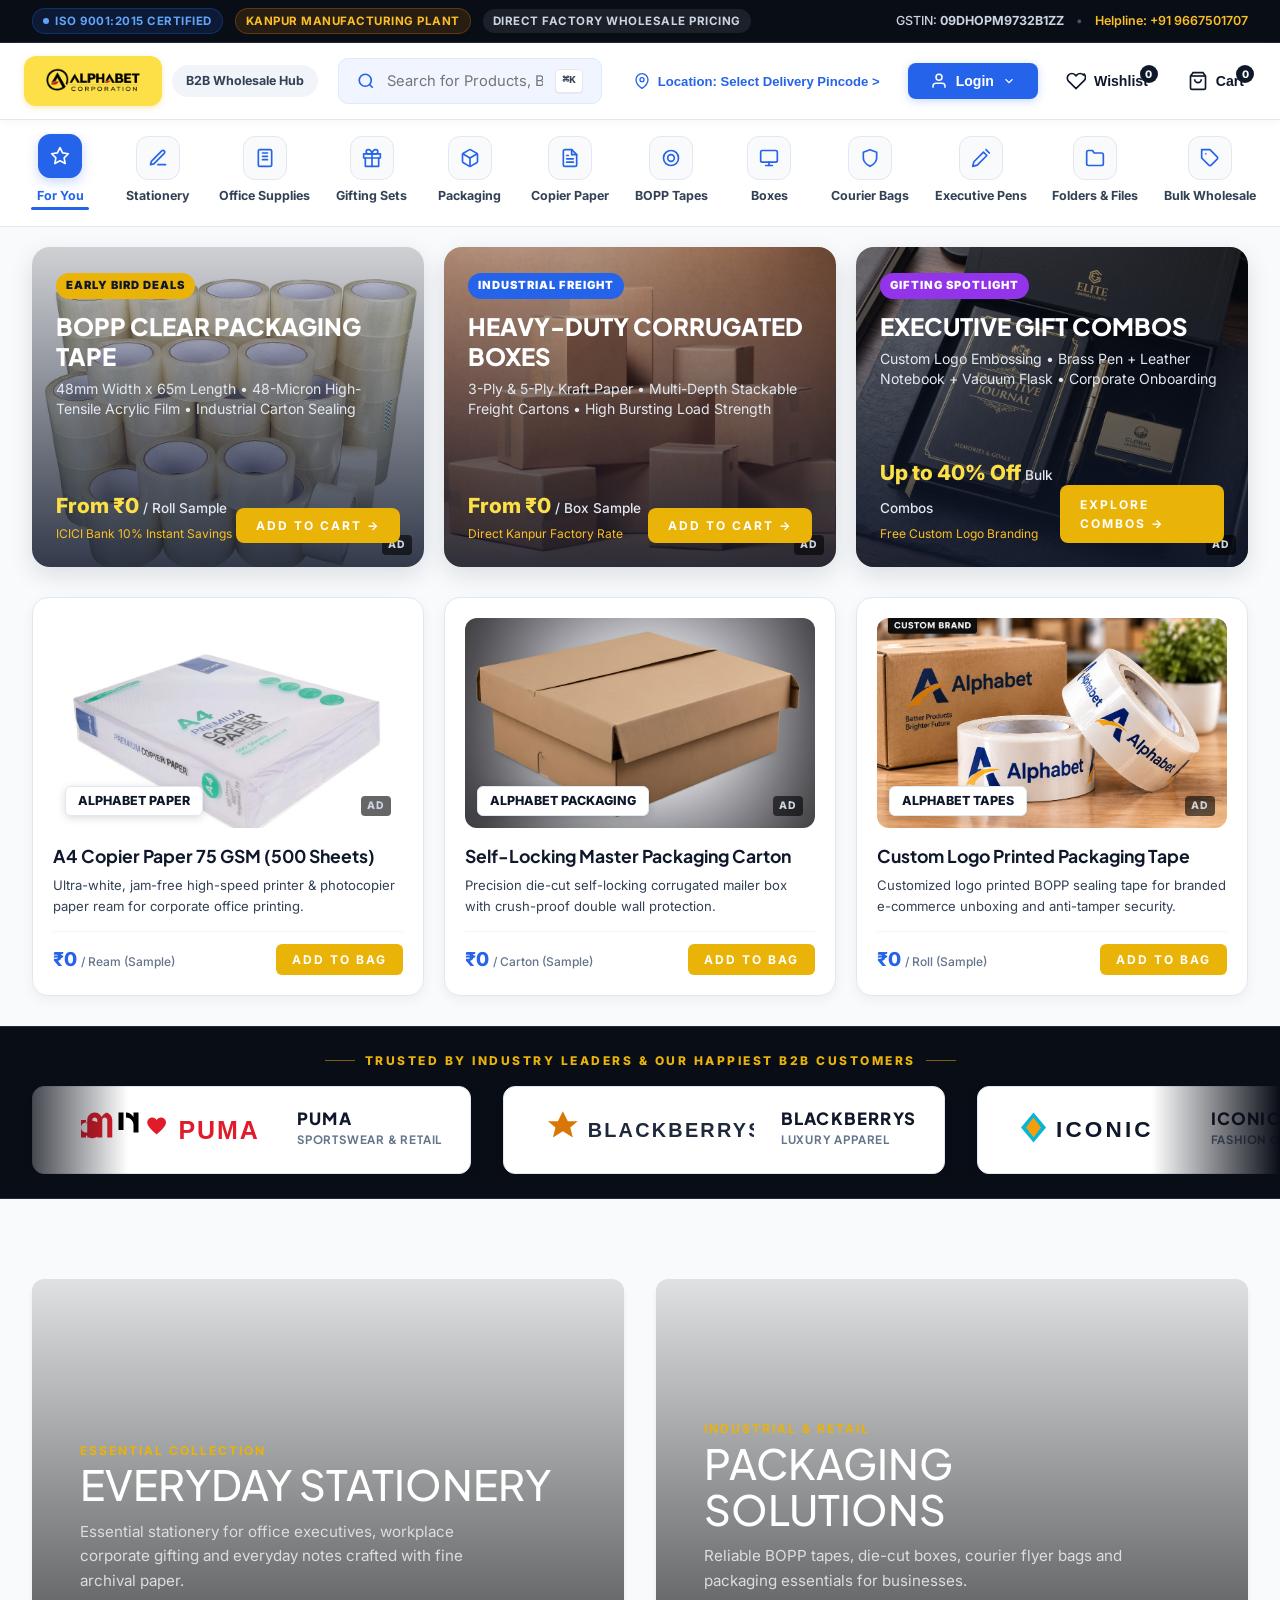
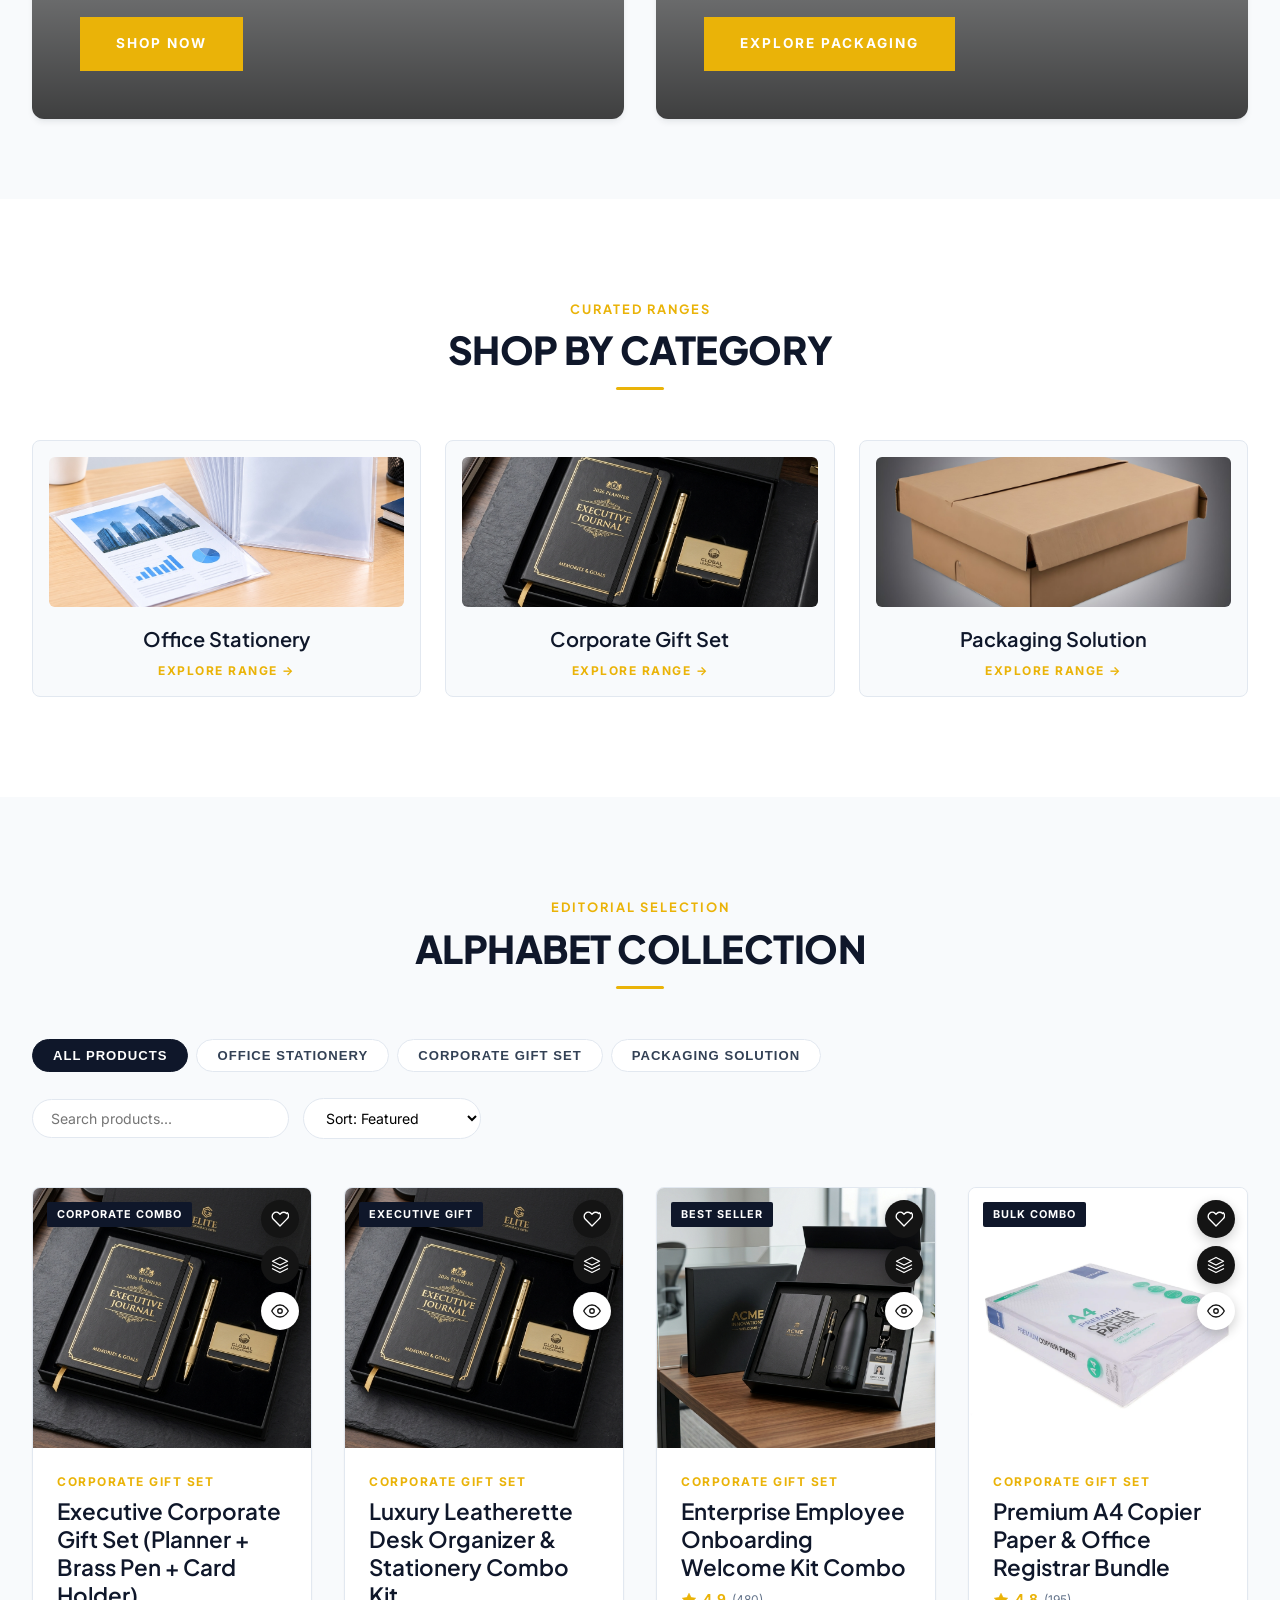
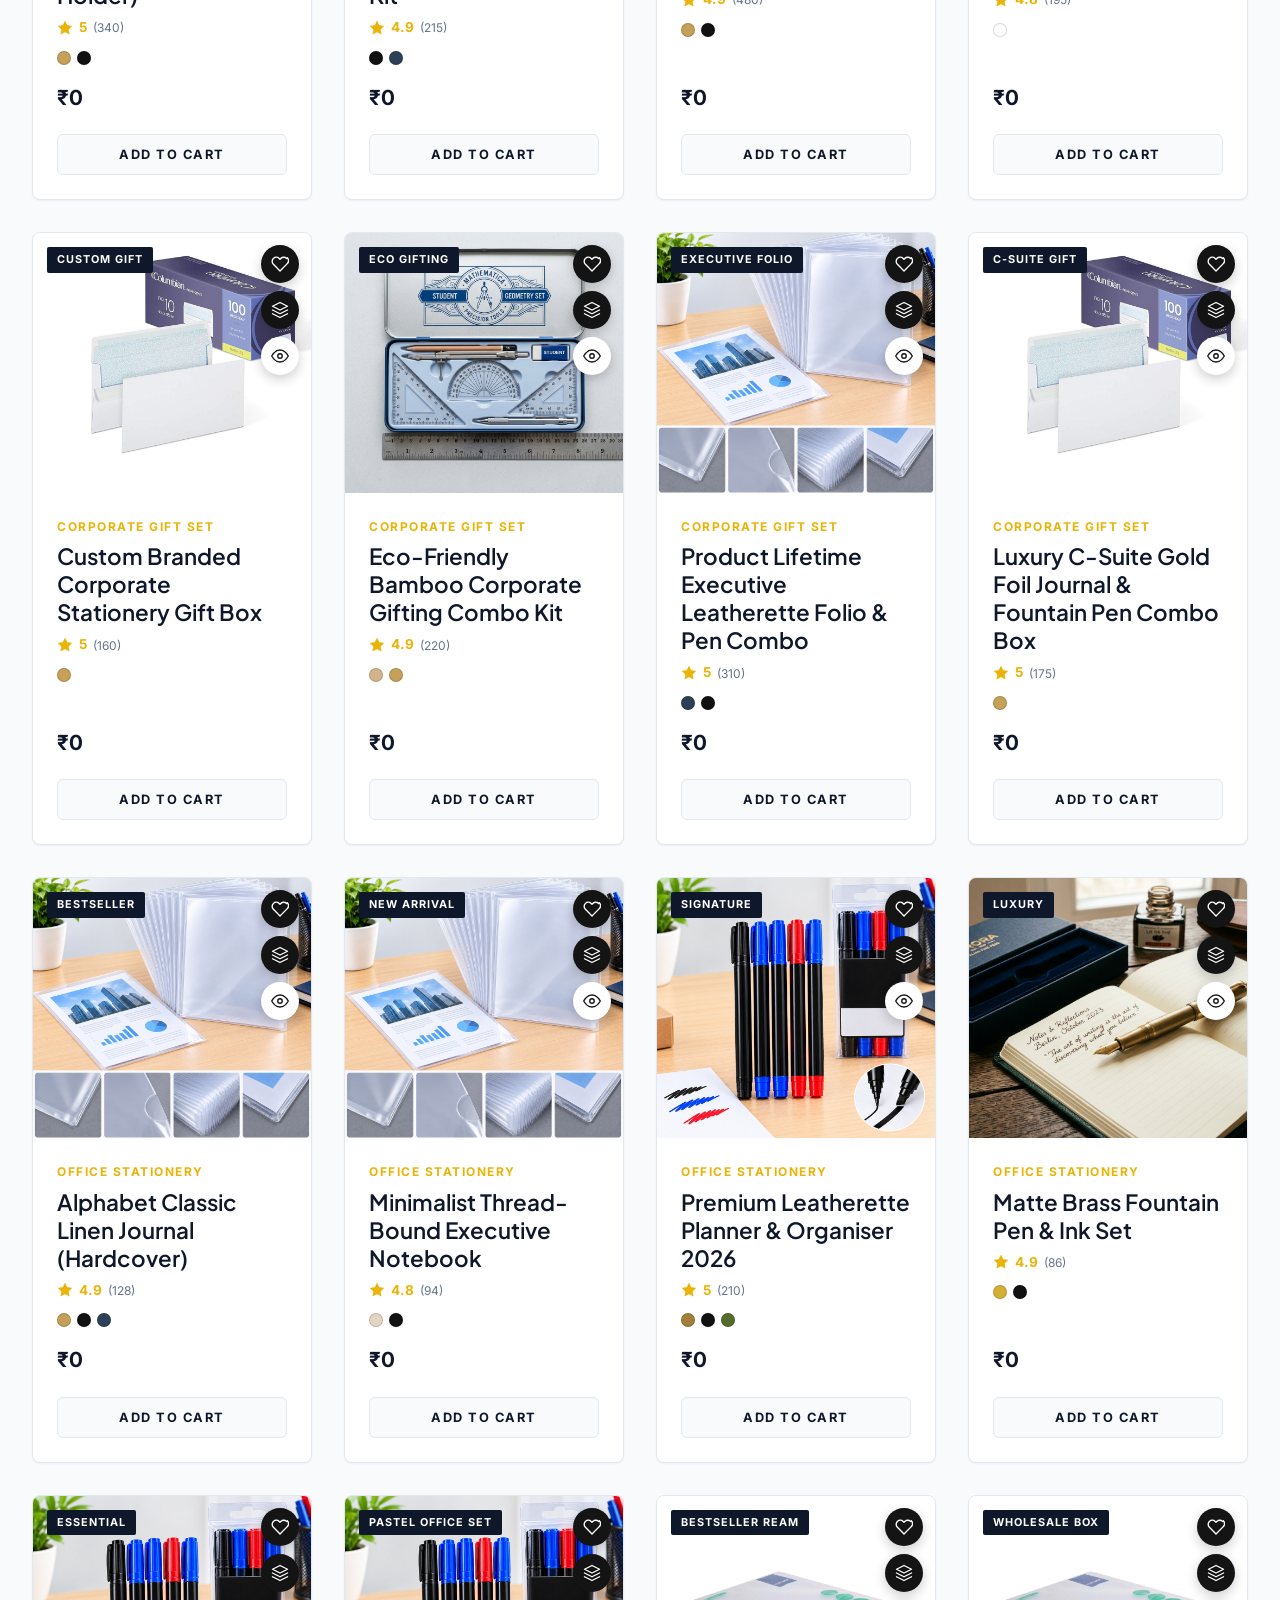
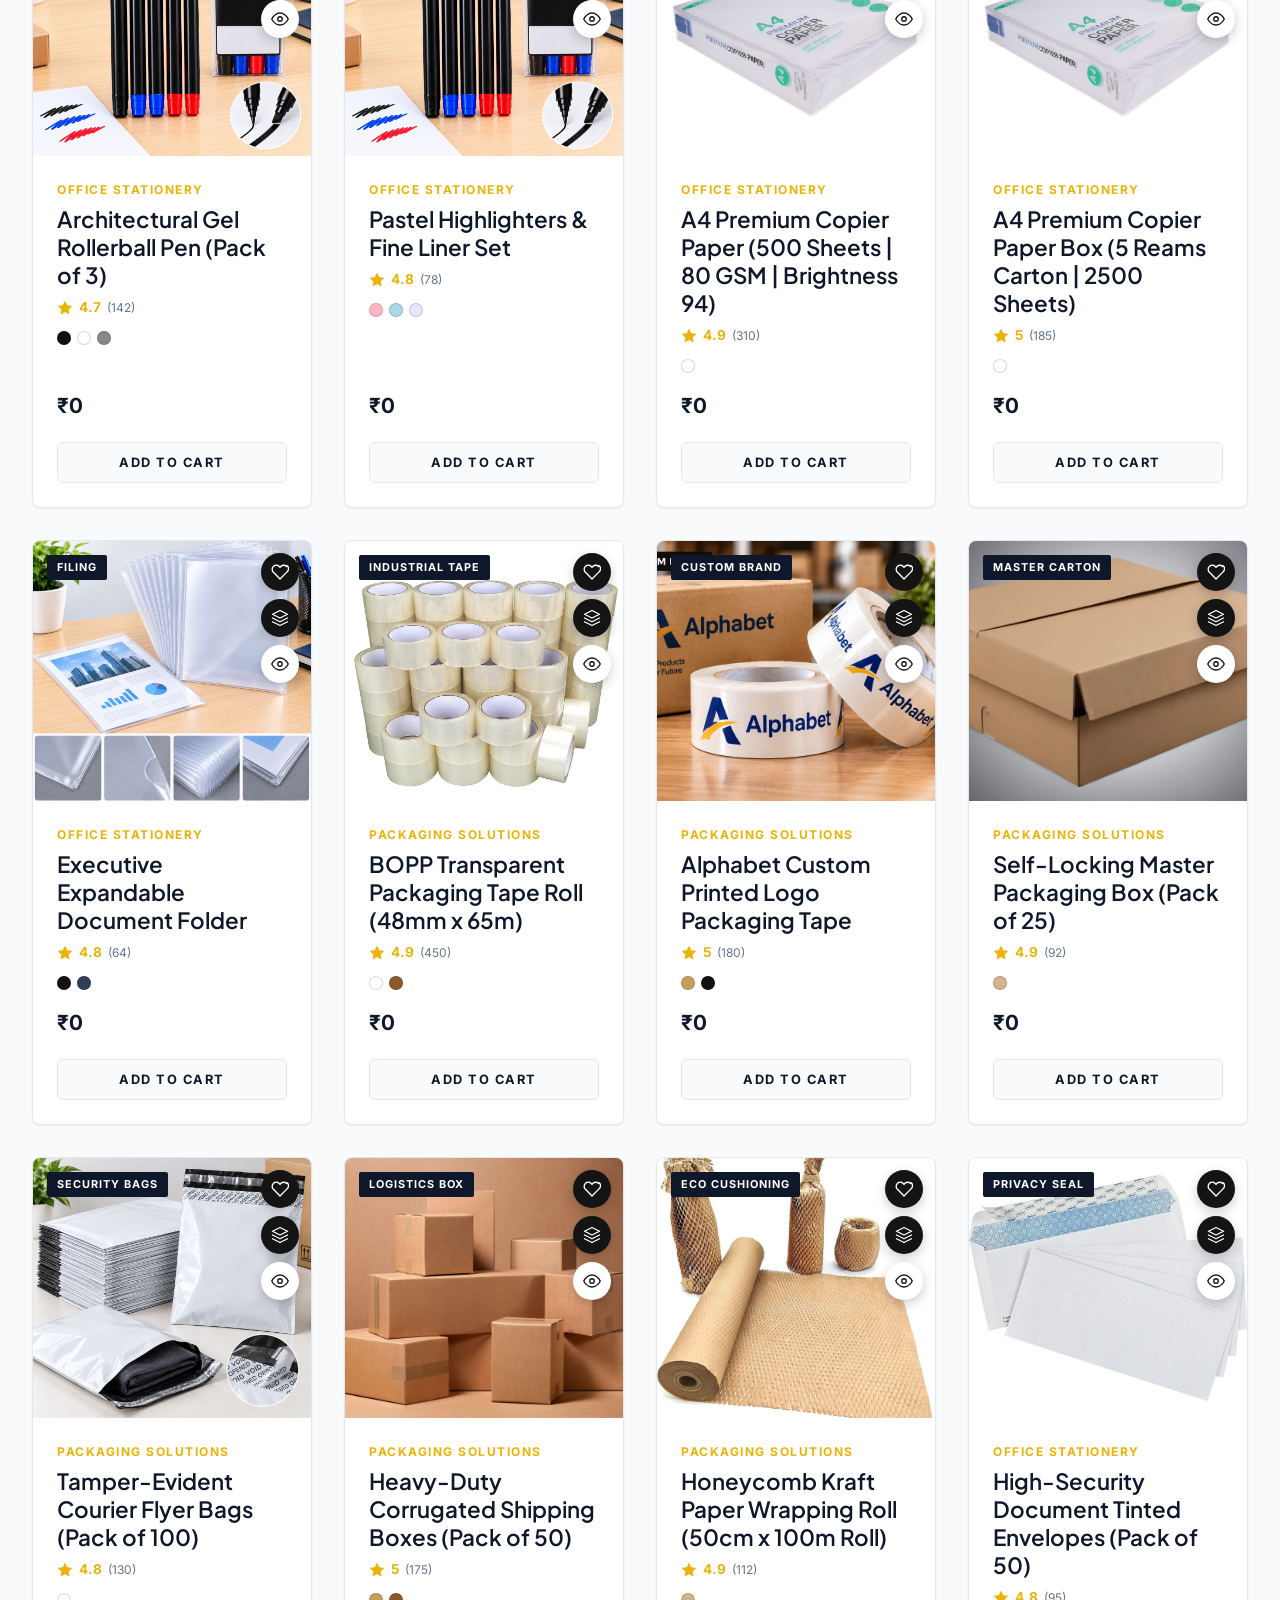
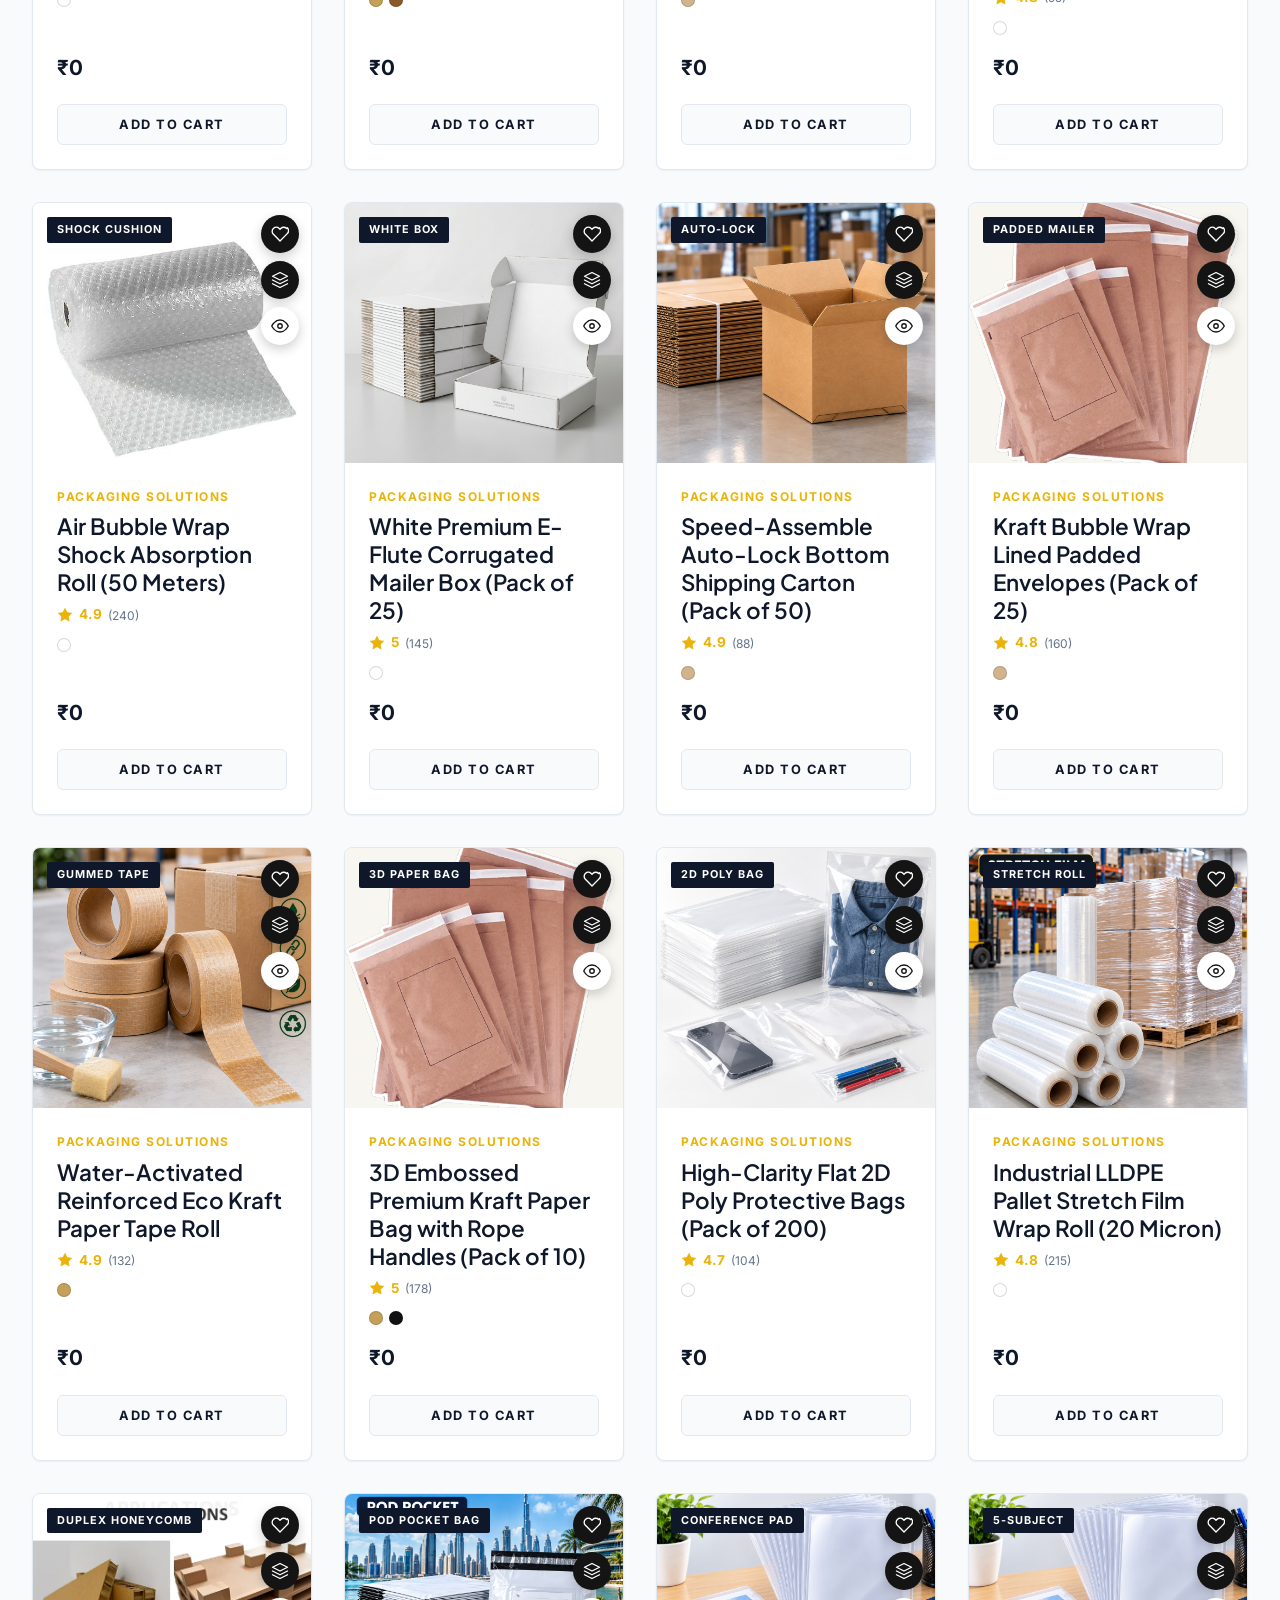
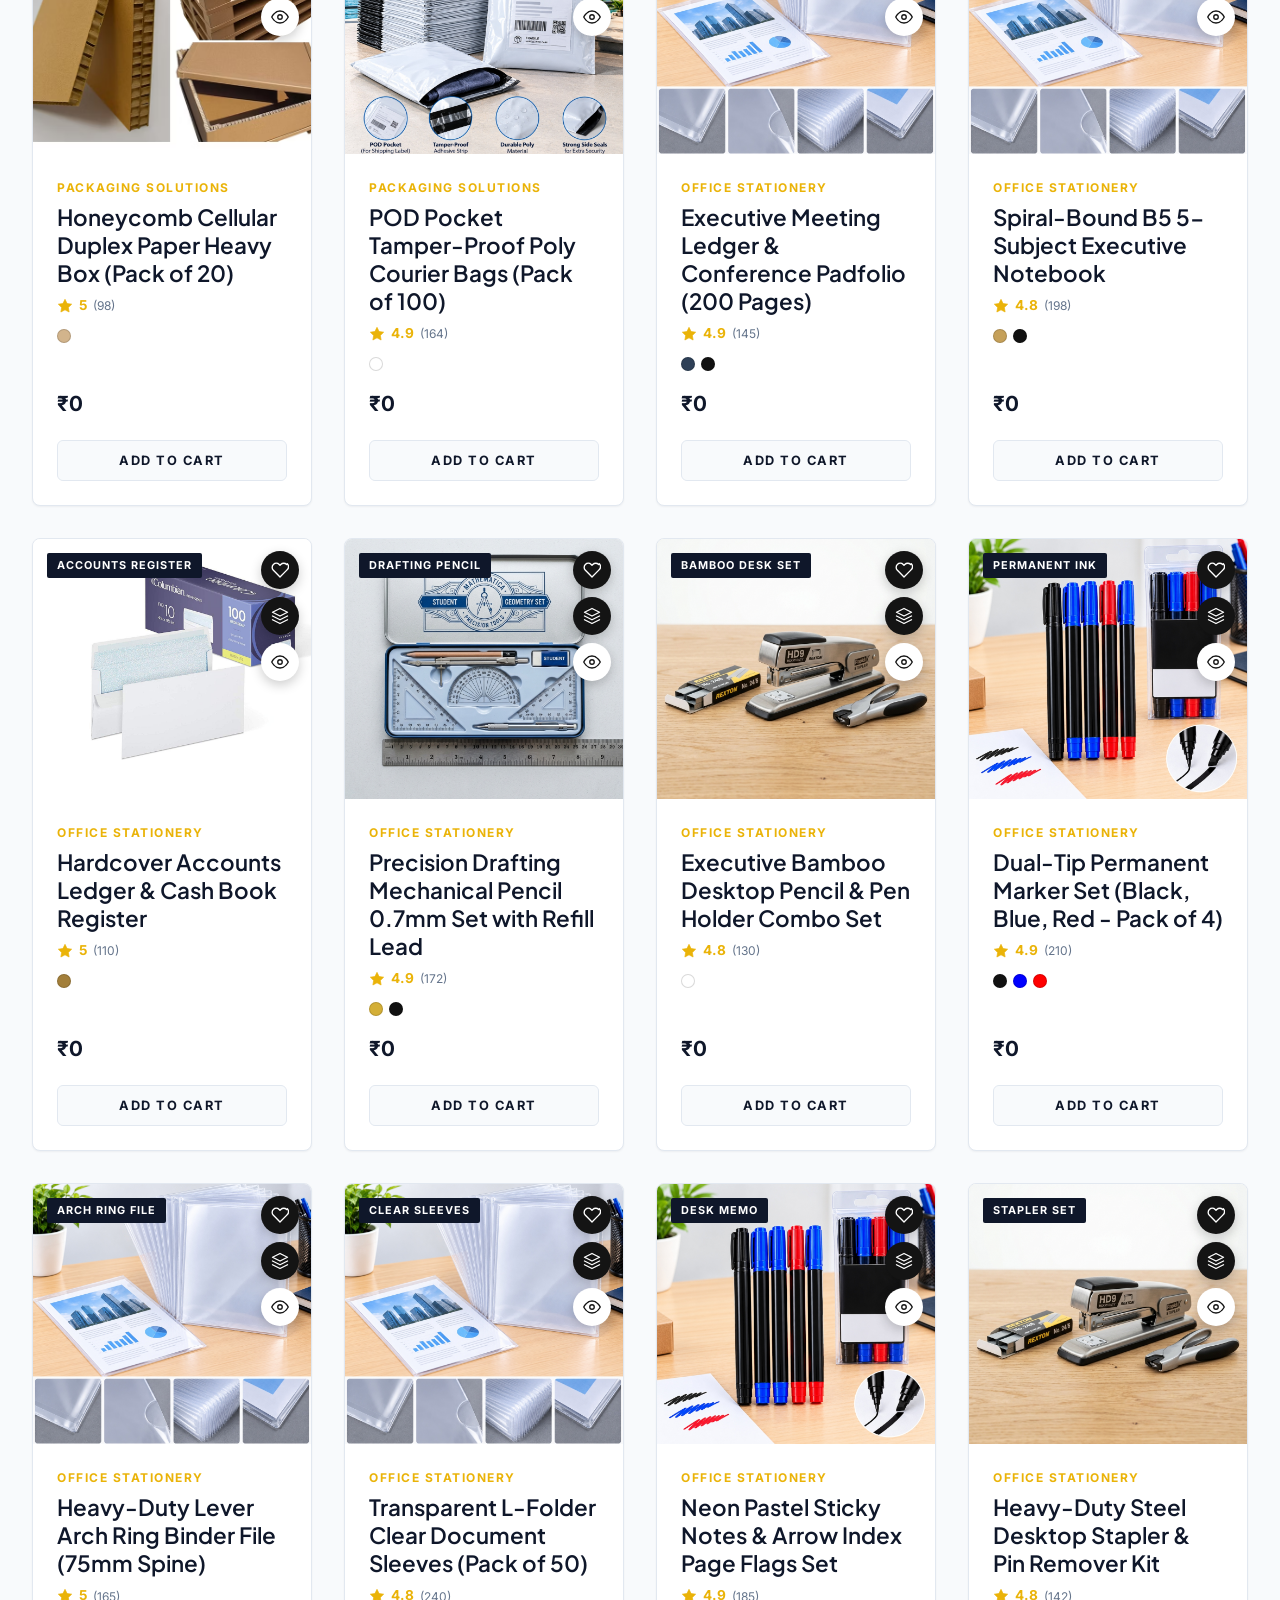
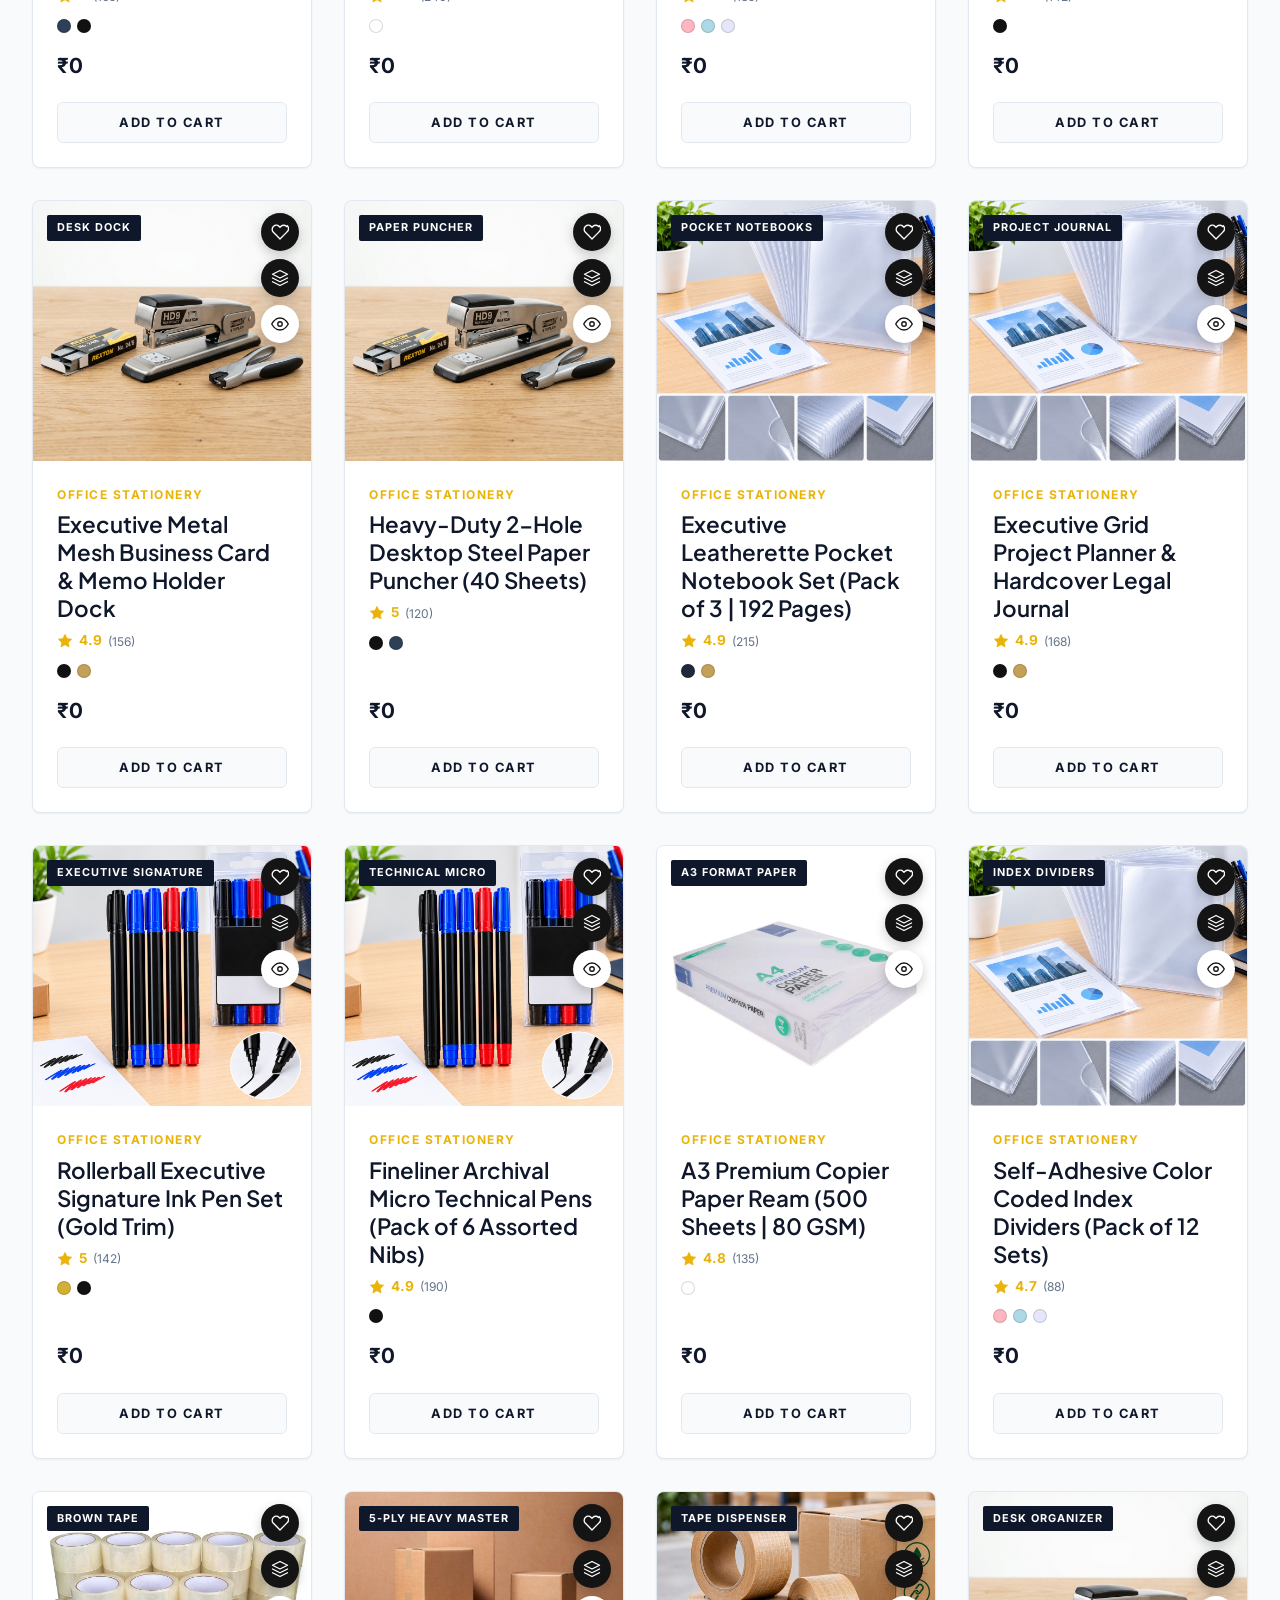
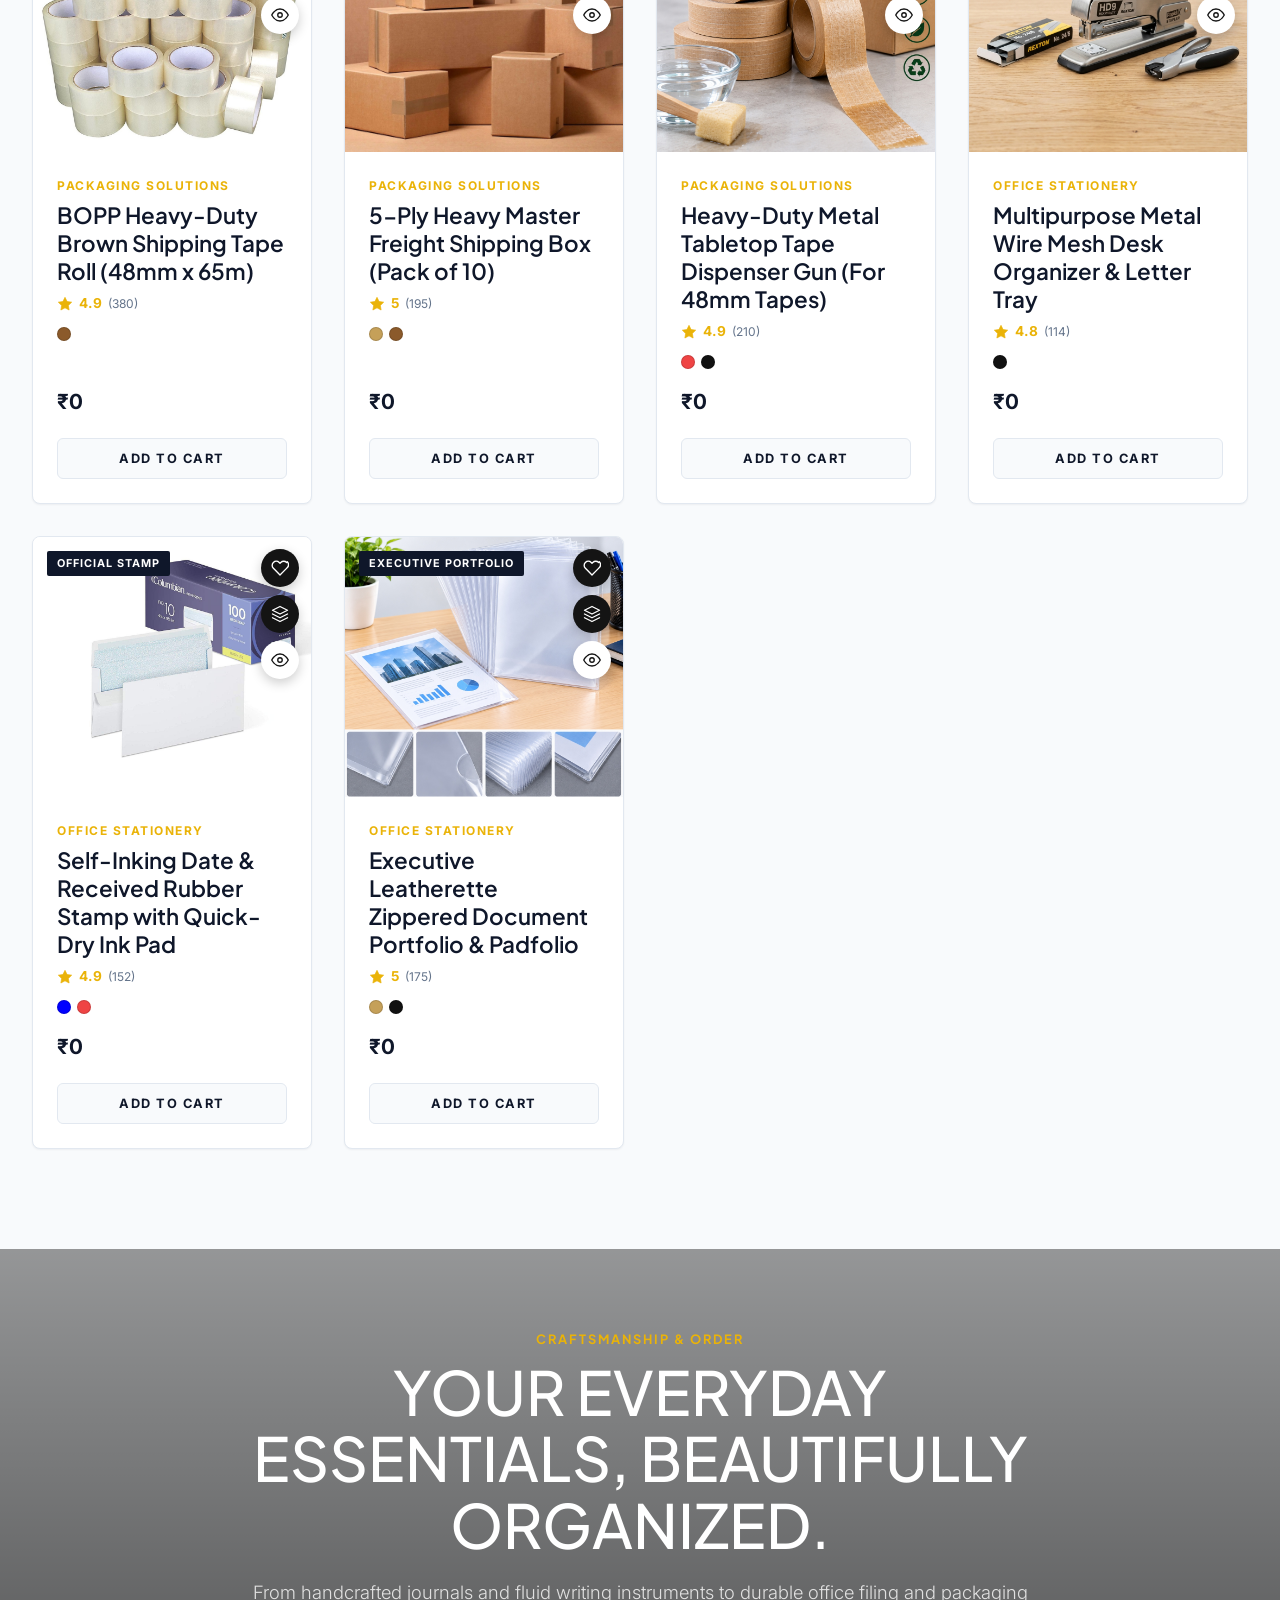
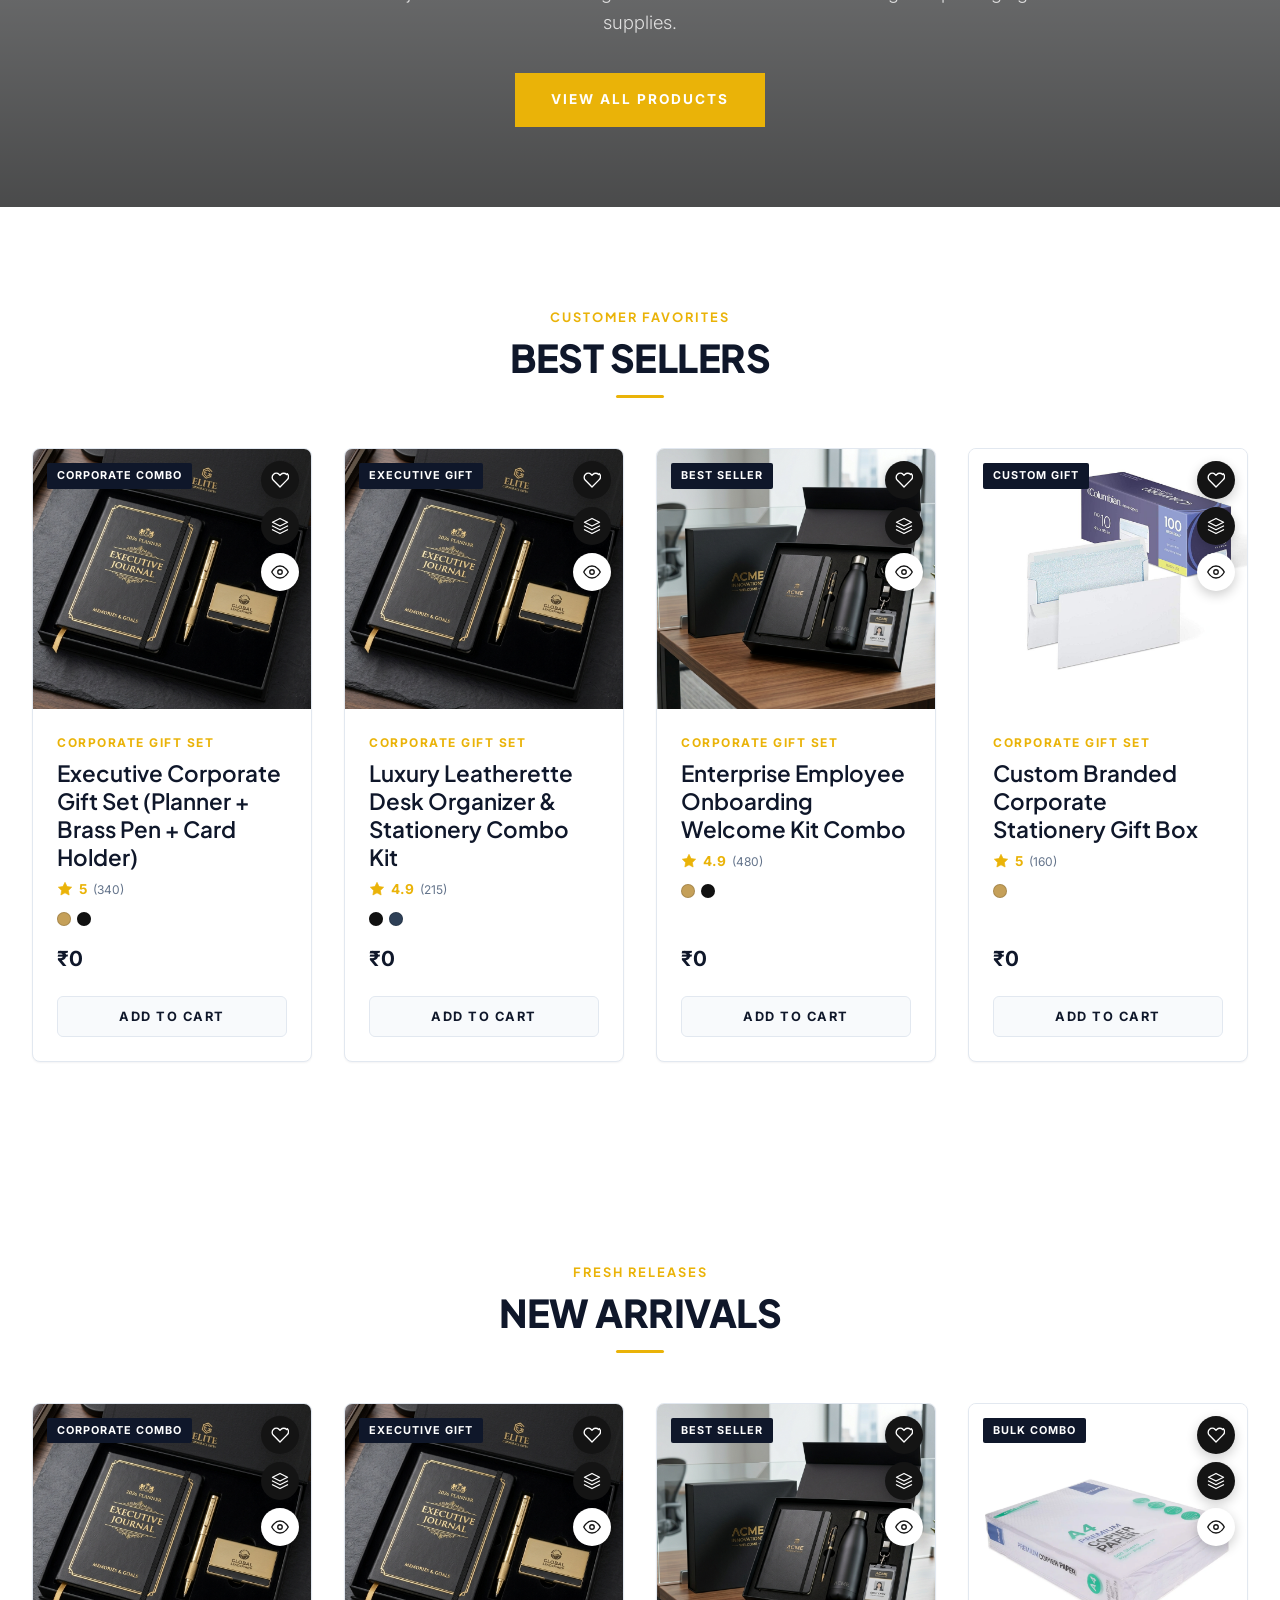
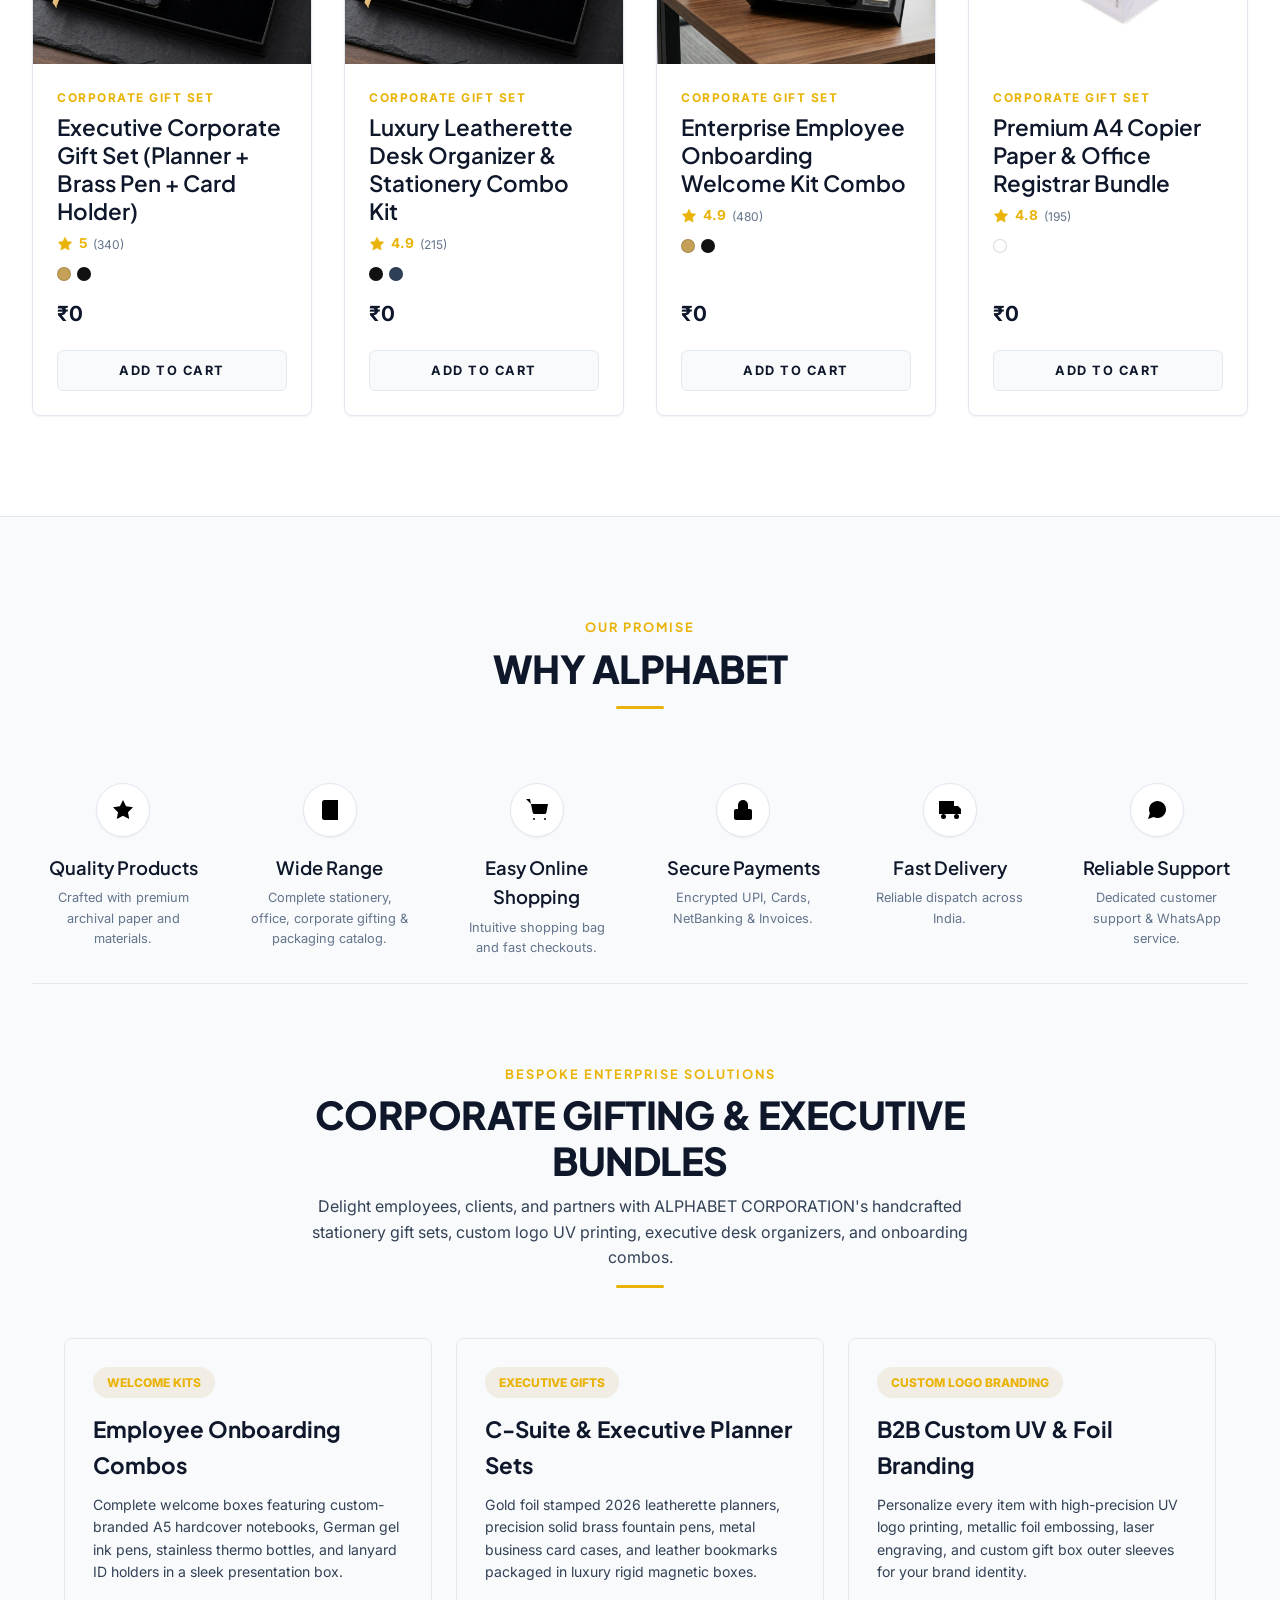
==== commit 7d8460c4: "Fix top header layout for mobile responsiveness, remove all emoji characters, replace category strip" ====
--- a/index.html
+++ b/index.html
@@ -39,7 +39,7 @@
         <a href="index.html" class="fk-logo-pill">
           <img src="Asset/brand_header_logo.png" alt="ALPHABET" style="height:34px; width:auto;">
         </a>
-        <span class="fk-sub-pill">✈️ B2B Wholesale</span>
+        <span class="fk-sub-pill">B2B Wholesale Hub</span>
       </div>
 
       <!-- Flipkart Wide Search Bar -->
@@ -121,55 +121,79 @@
     </div>
   </header>
 
-  <!-- Flipkart Horizontal Scroll Category Icon Navigation Strip -->
+  <!-- Flipkart Horizontal Scroll Category Icon Navigation Strip (No Emojis) -->
   <nav class="fk-category-strip" aria-label="Product Categories">
     <div class="fk-category-track">
       <a href="#collection" class="fk-category-item active">
-        <div class="fk-category-icon-box">⭐</div>
+        <div class="fk-category-icon-box">
+          <svg viewBox="0 0 24 24"><polygon points="12 2 15.09 8.26 22 9.27 17 14.14 18.18 21.02 12 17.77 5.82 21.02 7 14.14 2 9.27 8.91 8.26 12 2"></polygon></svg>
+        </div>
         <span class="fk-category-label">For You</span>
       </a>
       <a href="office.html" class="fk-category-item">
-        <div class="fk-category-icon-box">📝</div>
+        <div class="fk-category-icon-box">
+          <svg viewBox="0 0 24 24"><path d="M12 20h9"></path><path d="M16.5 3.5a2.121 2.121 0 0 1 3 3L7 19l-4 1 1-4L16.5 3.5z"></path></svg>
+        </div>
         <span class="fk-category-label">Stationery</span>
       </a>
       <a href="office.html" class="fk-category-item">
-        <div class="fk-category-icon-box">🏢</div>
+        <div class="fk-category-icon-box">
+          <svg viewBox="0 0 24 24"><rect x="4" y="2" width="16" height="20" rx="2" ry="2"></rect><line x1="9" y1="6" x2="15" y2="6"></line><line x1="9" y1="10" x2="15" y2="10"></line><line x1="9" y1="14" x2="15" y2="14"></line></svg>
+        </div>
         <span class="fk-category-label">Office Supplies</span>
       </a>
       <a href="gifting.html" class="fk-category-item">
-        <div class="fk-category-icon-box">🎁</div>
+        <div class="fk-category-icon-box">
+          <svg viewBox="0 0 24 24"><polyline points="20 12 20 22 4 22 4 12"></polyline><rect x="2" y="7" width="20" height="5"></rect><line x1="12" y1="22" x2="12" y2="7"></line><path d="M12 7H7.5a2.5 2.5 0 0 1 0-5C11 2 12 7 12 7z"></path><path d="M12 7h4.5a2.5 2.5 0 0 0 0-5C13 2 12 7 12 7z"></path></svg>
+        </div>
         <span class="fk-category-label">Gifting Sets</span>
       </a>
       <a href="packaging.html" class="fk-category-item">
-        <div class="fk-category-icon-box">📦</div>
+        <div class="fk-category-icon-box">
+          <svg viewBox="0 0 24 24"><path d="M21 16V8a2 2 0 0 0-1-1.73l-7-4a2 2 0 0 0-2 0l-7 4A2 2 0 0 0 3 8v8a2 2 0 0 0 1 1.73l7 4a2 2 0 0 0 2 0l7-4A2 2 0 0 0 21 16z"></path><polyline points="3.27 6.96 12 12.01 20.73 6.96"></polyline><line x1="12" y1="22.08" x2="12" y2="12"></line></svg>
+        </div>
         <span class="fk-category-label">Packaging</span>
       </a>
       <a href="office.html" class="fk-category-item">
-        <div class="fk-category-icon-box">📄</div>
+        <div class="fk-category-icon-box">
+          <svg viewBox="0 0 24 24"><path d="M14 2H6a2 2 0 0 0-2 2v16a2 2 0 0 0 2 2h12a2 2 0 0 0 2-2V8z"></path><polyline points="14 2 14 8 20 8"></polyline><line x1="16" y1="13" x2="8" y2="13"></line><line x1="16" y1="17" x2="8" y2="17"></line><polyline points="10 9 9 9 8 9"></polyline></svg>
+        </div>
         <span class="fk-category-label">Copier Paper</span>
       </a>
       <a href="packaging.html" class="fk-category-item">
-        <div class="fk-category-icon-box">🎗️</div>
+        <div class="fk-category-icon-box">
+          <svg viewBox="0 0 24 24"><circle cx="12" cy="12" r="9"></circle><circle cx="12" cy="12" r="4"></circle></svg>
+        </div>
         <span class="fk-category-label">BOPP Tapes</span>
       </a>
       <a href="packaging.html" class="fk-category-item">
-        <div class="fk-category-icon-box">📐</div>
+        <div class="fk-category-icon-box">
+          <svg viewBox="0 0 24 24"><rect x="2" y="3" width="20" height="14" rx="2" ry="2"></rect><line x1="8" y1="21" x2="16" y2="21"></line><line x1="12" y1="17" x2="12" y2="21"></line></svg>
+        </div>
         <span class="fk-category-label">Boxes</span>
       </a>
       <a href="packaging.html" class="fk-category-item">
-        <div class="fk-category-icon-box">🛡️</div>
+        <div class="fk-category-icon-box">
+          <svg viewBox="0 0 24 24"><path d="M12 22s8-4 8-10V5l-8-3-8 3v7c0 6 8 10 8 10z"></path></svg>
+        </div>
         <span class="fk-category-label">Courier Bags</span>
       </a>
       <a href="gifting.html" class="fk-category-item">
-        <div class="fk-category-icon-box">✒️</div>
+        <div class="fk-category-icon-box">
+          <svg viewBox="0 0 24 24"><line x1="18" y1="2" x2="22" y2="6"></line><path d="M7.5 20.5 L19 9 L15 5 L3.5 16.5 L2 22 z"></path></svg>
+        </div>
         <span class="fk-category-label">Executive Pens</span>
       </a>
       <a href="office.html" class="fk-category-item">
-        <div class="fk-category-icon-box">📋</div>
+        <div class="fk-category-icon-box">
+          <svg viewBox="0 0 24 24"><path d="M22 19a2 2 0 0 1-2 2H4a2 2 0 0 1-2-2V5a2 2 0 0 1 2-2h5l2 3h9a2 2 0 0 1 2 2z"></path></svg>
+        </div>
         <span class="fk-category-label">Folders &amp; Files</span>
       </a>
       <a href="shop.html" class="fk-category-item">
-        <div class="fk-category-icon-box">🏷️</div>
+        <div class="fk-category-icon-box">
+          <svg viewBox="0 0 24 24"><path d="M20.59 13.41l-7.17 7.17a2 2 0 0 1-2.83 0L2 12V2h10l8.59 8.59a2 2 0 0 1 0 2.82z"></path><line x1="7" y1="7" x2="7.01" y2="7"></line></svg>
+        </div>
         <span class="fk-category-label">Bulk Wholesale</span>
       </a>
     </div>
@@ -178,7 +202,7 @@
   <!-- Main Application Content -->
   <main id="home">
     
-    <!-- Flipkart 3-Card Multi-Slide Hero Banner Section -->
+    <!-- Flipkart 3-Card Multi-Slide Hero Banner Section (No Emojis) -->
     <section class="fk-hero-section">
       <div class="container">
         <div class="fk-hero-grid">
@@ -186,16 +210,16 @@
           <div class="fk-banner-card" style="background-image: url('Asset/bopp_clear_tape.jpg');">
             <span class="fk-badge-ad">AD</span>
             <div class="fk-banner-content">
-              <span class="fk-badge-deal">🔥 EARLY BIRD DEALS</span>
+              <span class="fk-badge-deal">EARLY BIRD DEALS</span>
               <h2 class="fk-banner-title">BOPP CLEAR PACKAGING TAPE</h2>
               <p class="fk-banner-desc">48mm Width x 65m Length • 48-Micron High-Tensile Acrylic Film • Industrial Carton Sealing</p>
             </div>
             <div style="position:relative; z-index:2; display:flex; justify-content:space-between; align-items:flex-end;">
               <div>
                 <div class="fk-banner-price">From ₹0 <span style="font-size:0.85rem; color:#e2e8f0; font-weight:500;">/ Roll Sample</span></div>
-                <div style="font-size:0.75rem; color:#fbbf24; margin-top:2px;">💳 ICICI Bank 10% Instant Savings</div>
+                <div style="font-size:0.75rem; color:#fbbf24; margin-top:2px;">ICICI Bank 10% Instant Savings</div>
               </div>
-              <button class="btn-editorial btn-gold" style="padding:10px 20px; font-size:0.75rem; border-radius:8px;" onclick="addToCart('prod-9')">ADD TO CART &rarr;</button>
+              <button class="btn-editorial btn-gold" style="padding:10px 20px; font-size:0.75rem; border-radius:8px;" onclick="addToCart('prod-9')">ADD TO CART →</button>
             </div>
           </div>
 
@@ -203,16 +227,16 @@
           <div class="fk-banner-card" style="background-image: url('Asset/boxes_stack.jpg');">
             <span class="fk-badge-ad">AD</span>
             <div class="fk-banner-content">
-              <span class="fk-badge-deal" style="background:#2563eb; color:#fff;">📦 INDUSTRIAL FREIGHT</span>
+              <span class="fk-badge-deal" style="background:#2563eb; color:#fff;">INDUSTRIAL FREIGHT</span>
               <h2 class="fk-banner-title">HEAVY-DUTY CORRUGATED BOXES</h2>
               <p class="fk-banner-desc">3-Ply &amp; 5-Ply Kraft Paper • Multi-Depth Stackable Freight Cartons • High Bursting Load Strength</p>
             </div>
             <div style="position:relative; z-index:2; display:flex; justify-content:space-between; align-items:flex-end;">
               <div>
                 <div class="fk-banner-price">From ₹0 <span style="font-size:0.85rem; color:#e2e8f0; font-weight:500;">/ Box Sample</span></div>
-                <div style="font-size:0.75rem; color:#fbbf24; margin-top:2px;">💳 Direct Kanpur Factory Rate</div>
+                <div style="font-size:0.75rem; color:#fbbf24; margin-top:2px;">Direct Kanpur Factory Rate</div>
               </div>
-              <button class="btn-editorial btn-gold" style="padding:10px 20px; font-size:0.75rem; border-radius:8px;" onclick="addToCart('prod-13')">ADD TO CART &rarr;</button>
+              <button class="btn-editorial btn-gold" style="padding:10px 20px; font-size:0.75rem; border-radius:8px;" onclick="addToCart('prod-13')">ADD TO CART →</button>
             </div>
           </div>
 
@@ -220,16 +244,16 @@
           <div class="fk-banner-card" style="background-image: url('Asset/executive_gift_set.jpg');">
             <span class="fk-badge-ad">AD</span>
             <div class="fk-banner-content">
-              <span class="fk-badge-deal" style="background:#9333ea; color:#fff;">🎁 GIFTING SPOTLIGHT</span>
+              <span class="fk-badge-deal" style="background:#9333ea; color:#fff;">GIFTING SPOTLIGHT</span>
               <h2 class="fk-banner-title">EXECUTIVE GIFT COMBOS</h2>
               <p class="fk-banner-desc">Custom Logo Embossing • Brass Pen + Leather Notebook + Vacuum Flask • Corporate Onboarding</p>
             </div>
             <div style="position:relative; z-index:2; display:flex; justify-content:space-between; align-items:flex-end;">
               <div>
                 <div class="fk-banner-price">Up to 40% Off <span style="font-size:0.85rem; color:#e2e8f0; font-weight:500;">Bulk Combos</span></div>
-                <div style="font-size:0.75rem; color:#fbbf24; margin-top:2px;">✨ Free Custom Logo Branding</div>
+                <div style="font-size:0.75rem; color:#fbbf24; margin-top:2px;">Free Custom Logo Branding</div>
               </div>
-              <a href="gifting.html" class="btn-editorial btn-gold" style="padding:10px 20px; font-size:0.75rem; border-radius:8px;">EXPLORE COMBOS &rarr;</a>
+              <a href="gifting.html" class="btn-editorial btn-gold" style="padding:10px 20px; font-size:0.75rem; border-radius:8px;">EXPLORE COMBOS →</a>
             </div>
           </div>
         </div>
@@ -244,7 +268,7 @@
           <div class="fk-spotlight-card">
             <div class="fk-spotlight-img-box">
               <img src="Asset/a4_copier_paper.png" alt="A4 Copier Paper 75 GSM">
-              <span class="fk-spotlight-brand-pill">📄 ALPHABET PAPER</span>
+              <span class="fk-spotlight-brand-pill">ALPHABET PAPER</span>
               <span class="fk-badge-ad">AD</span>
             </div>
             <div>
@@ -261,7 +285,7 @@
           <div class="fk-spotlight-card">
             <div class="fk-spotlight-img-box">
               <img src="Asset/corrugated_box.png" alt="Self-Locking Master Carton">
-              <span class="fk-spotlight-brand-pill">📦 ALPHABET PACKAGING</span>
+              <span class="fk-spotlight-brand-pill">ALPHABET PACKAGING</span>
               <span class="fk-badge-ad">AD</span>
             </div>
             <div>
@@ -278,7 +302,7 @@
           <div class="fk-spotlight-card">
             <div class="fk-spotlight-img-box">
               <img src="Asset/custom_printed_tape.jpg" alt="Custom Printed Tapes">
-              <span class="fk-spotlight-brand-pill">🎗️ ALPHABET TAPES</span>
+              <span class="fk-spotlight-brand-pill">ALPHABET TAPES</span>
               <span class="fk-badge-ad">AD</span>
             </div>
             <div>
--- a/Asset/alpha.css
+++ b/Asset/alpha.css
@@ -3239,21 +3239,66 @@
   display: flex;
   align-items: center;
   justify-content: center;
-  font-size: 1.3rem;
+  color: #2563eb;
   transition: all 0.2s ease;
+}
+
+.fk-category-icon-box svg {
+  width: 20px;
+  height: 20px;
+  stroke: currentColor;
+  fill: none;
+  stroke-width: 2;
+  stroke-linecap: round;
+  stroke-linejoin: round;
 }
 
 .fk-category-item:hover .fk-category-icon-box,
 .fk-category-item.active .fk-category-icon-box {
-  background: #dbeafe;
-  border-color: #93c5fd;
+  background: #2563eb;
+  color: #ffffff;
+  border-color: #2563eb;
   transform: translateY(-2px);
+  box-shadow: 0 4px 12px rgba(37, 99, 235, 0.25);
 }
 
 .fk-category-label {
   font-size: 0.78rem;
   font-weight: 700;
   white-space: nowrap;
+}
+
+/* Responsive Header Mobile Breakpoints */
+@media (max-width: 768px) {
+  .fk-header-inner {
+    flex-wrap: wrap;
+    height: auto;
+    padding: 12px 16px;
+    gap: 12px;
+  }
+  .fk-brand-pill-wrapper {
+    width: 100%;
+    justify-content: space-between;
+  }
+  .fk-search-box-wrapper {
+    max-width: 100%;
+    width: 100%;
+    order: 3;
+  }
+  .fk-header-actions {
+    width: 100%;
+    justify-content: space-between;
+    overflow-x: auto;
+    padding: 2px 0;
+  }
+  .fk-action-btn {
+    font-size: 0.76rem;
+    padding: 6px 8px;
+    white-space: nowrap;
+  }
+  .fk-sub-pill {
+    display: none;
+  }
 }
 
 /* Flipkart 3-Card Multi-Slide Hero Banner Grid */
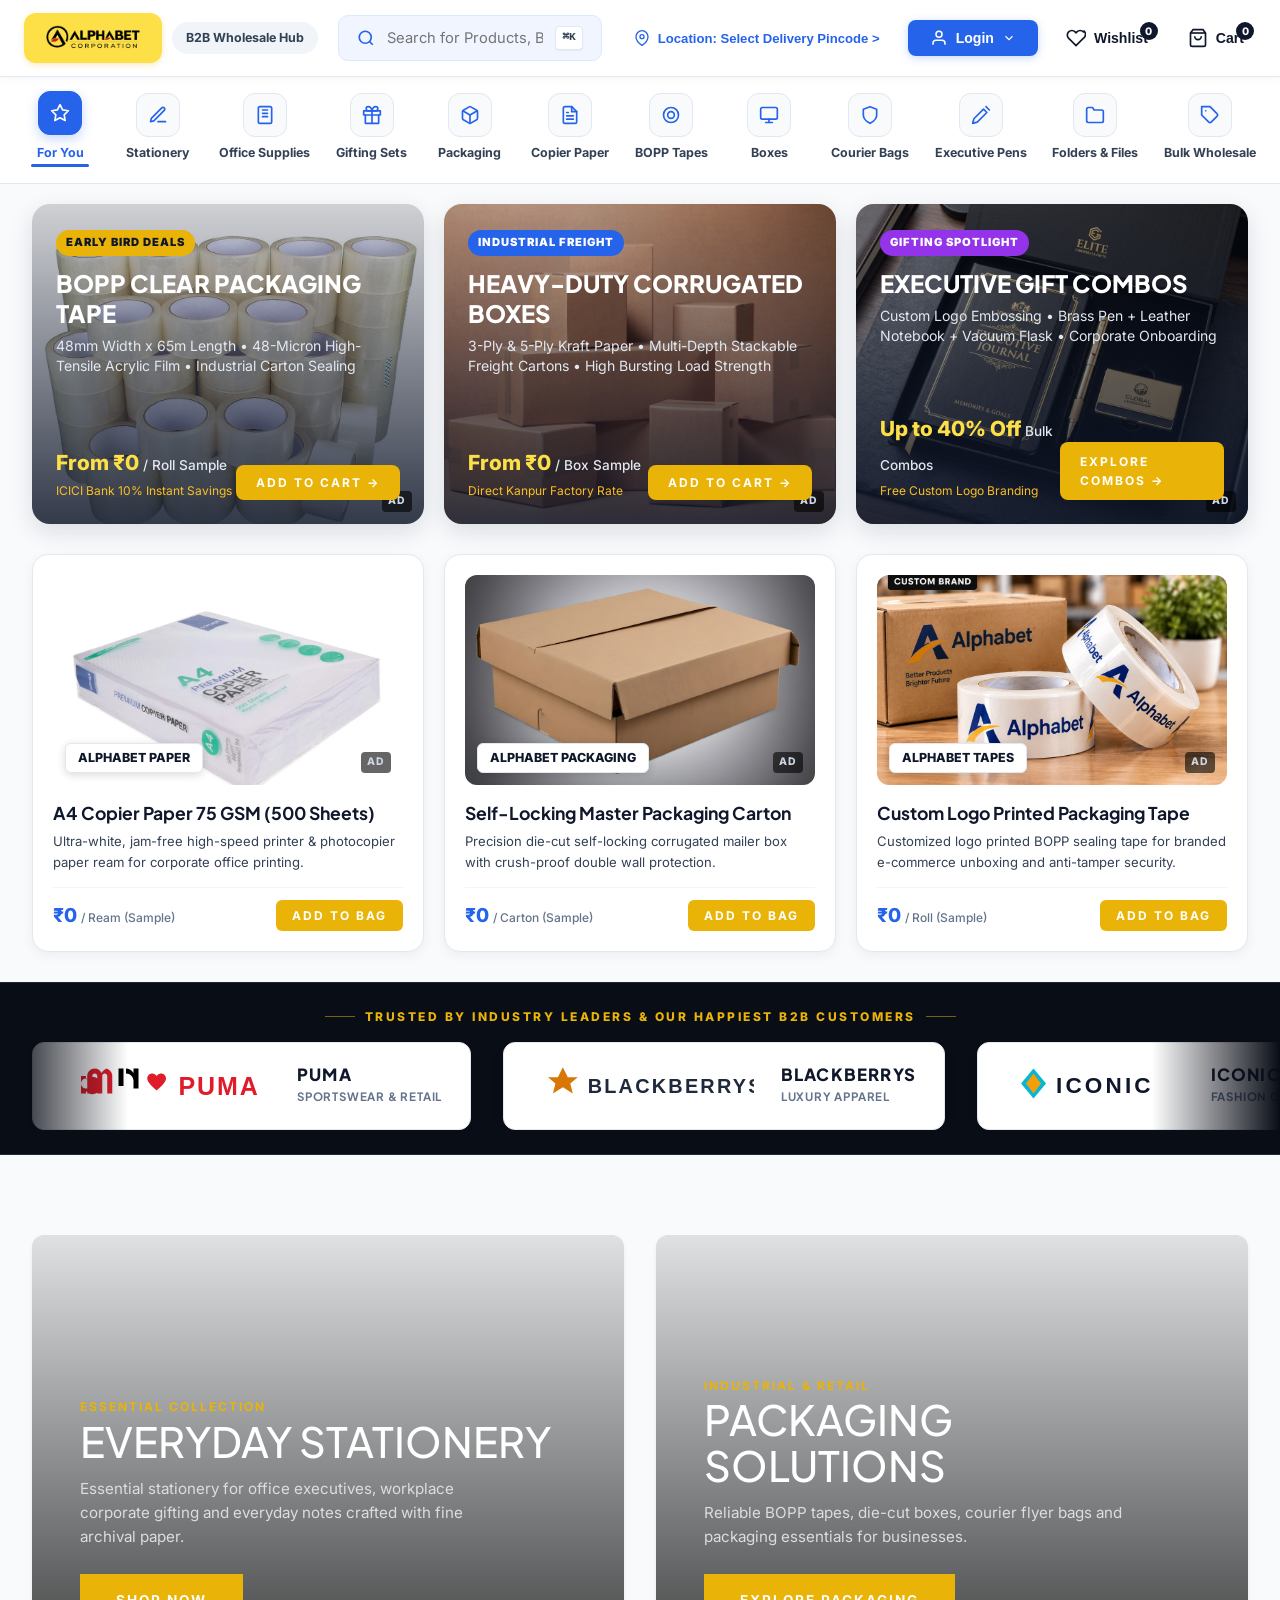
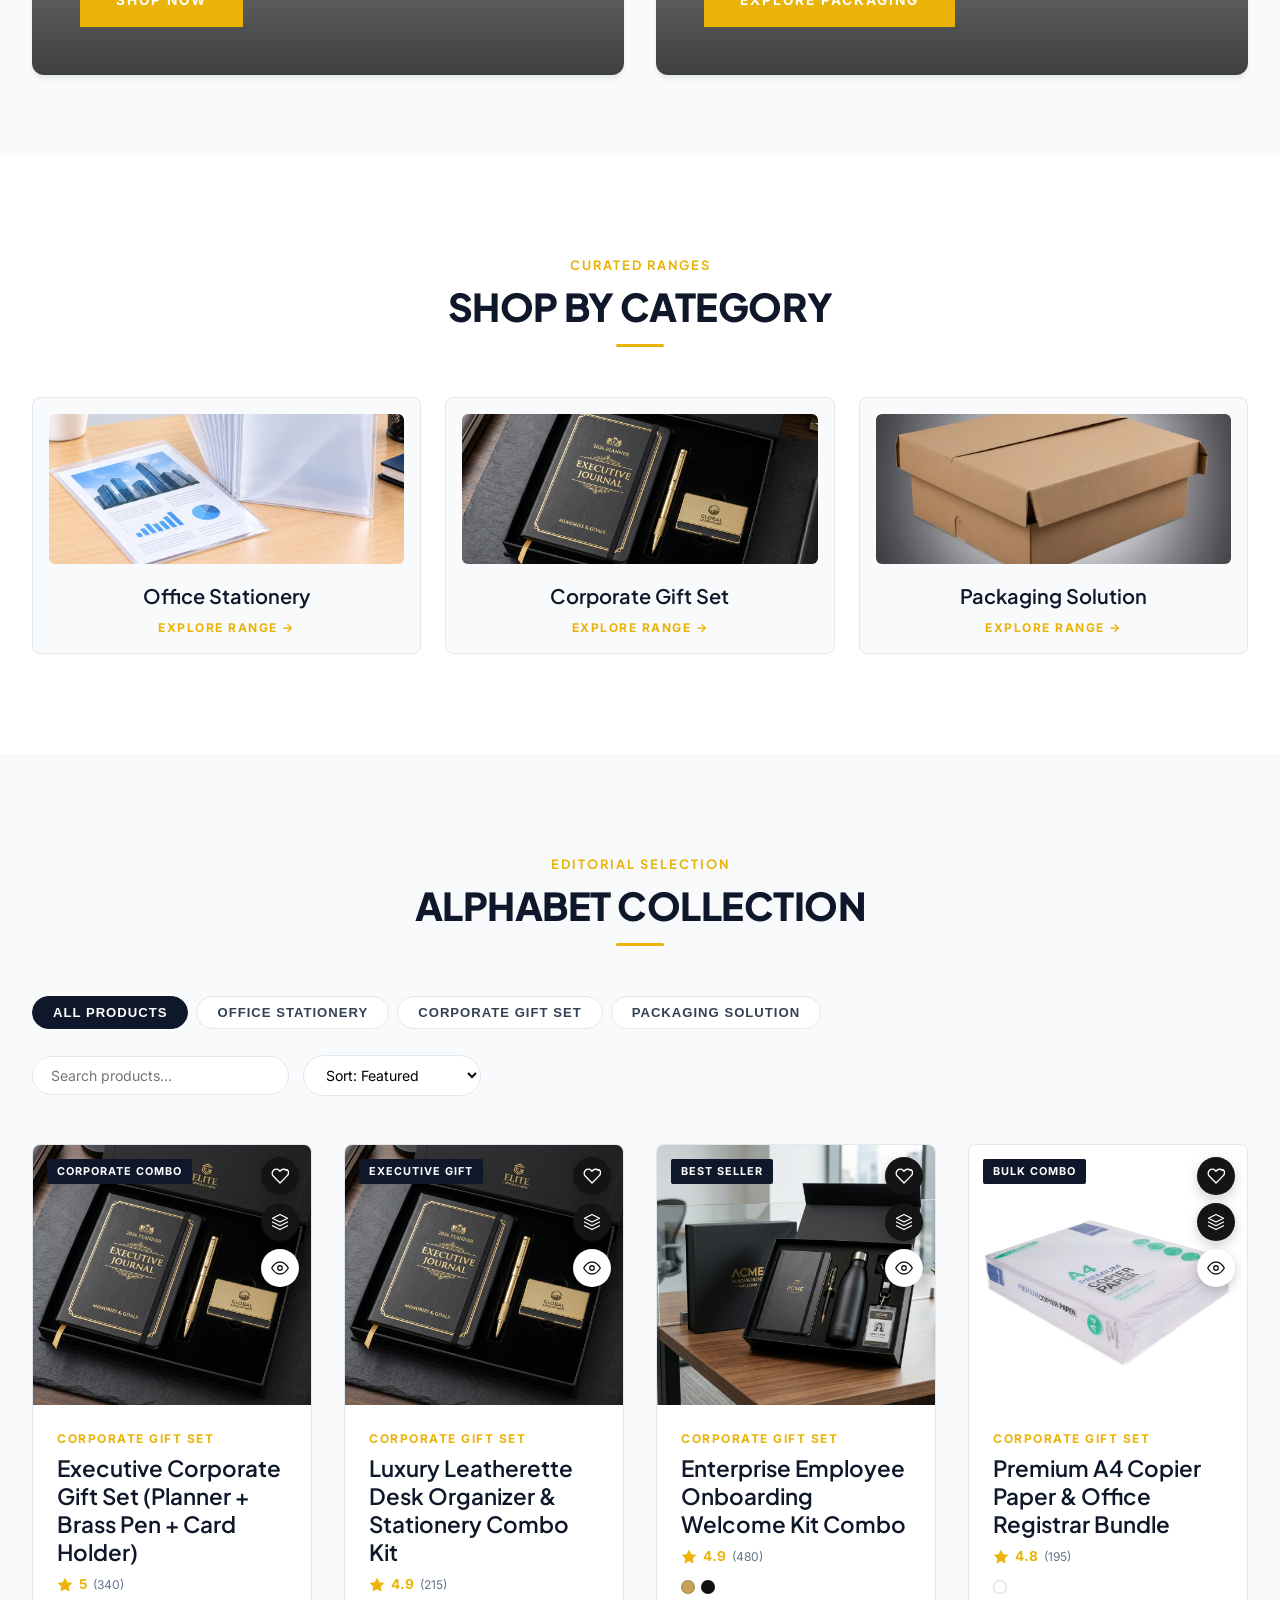
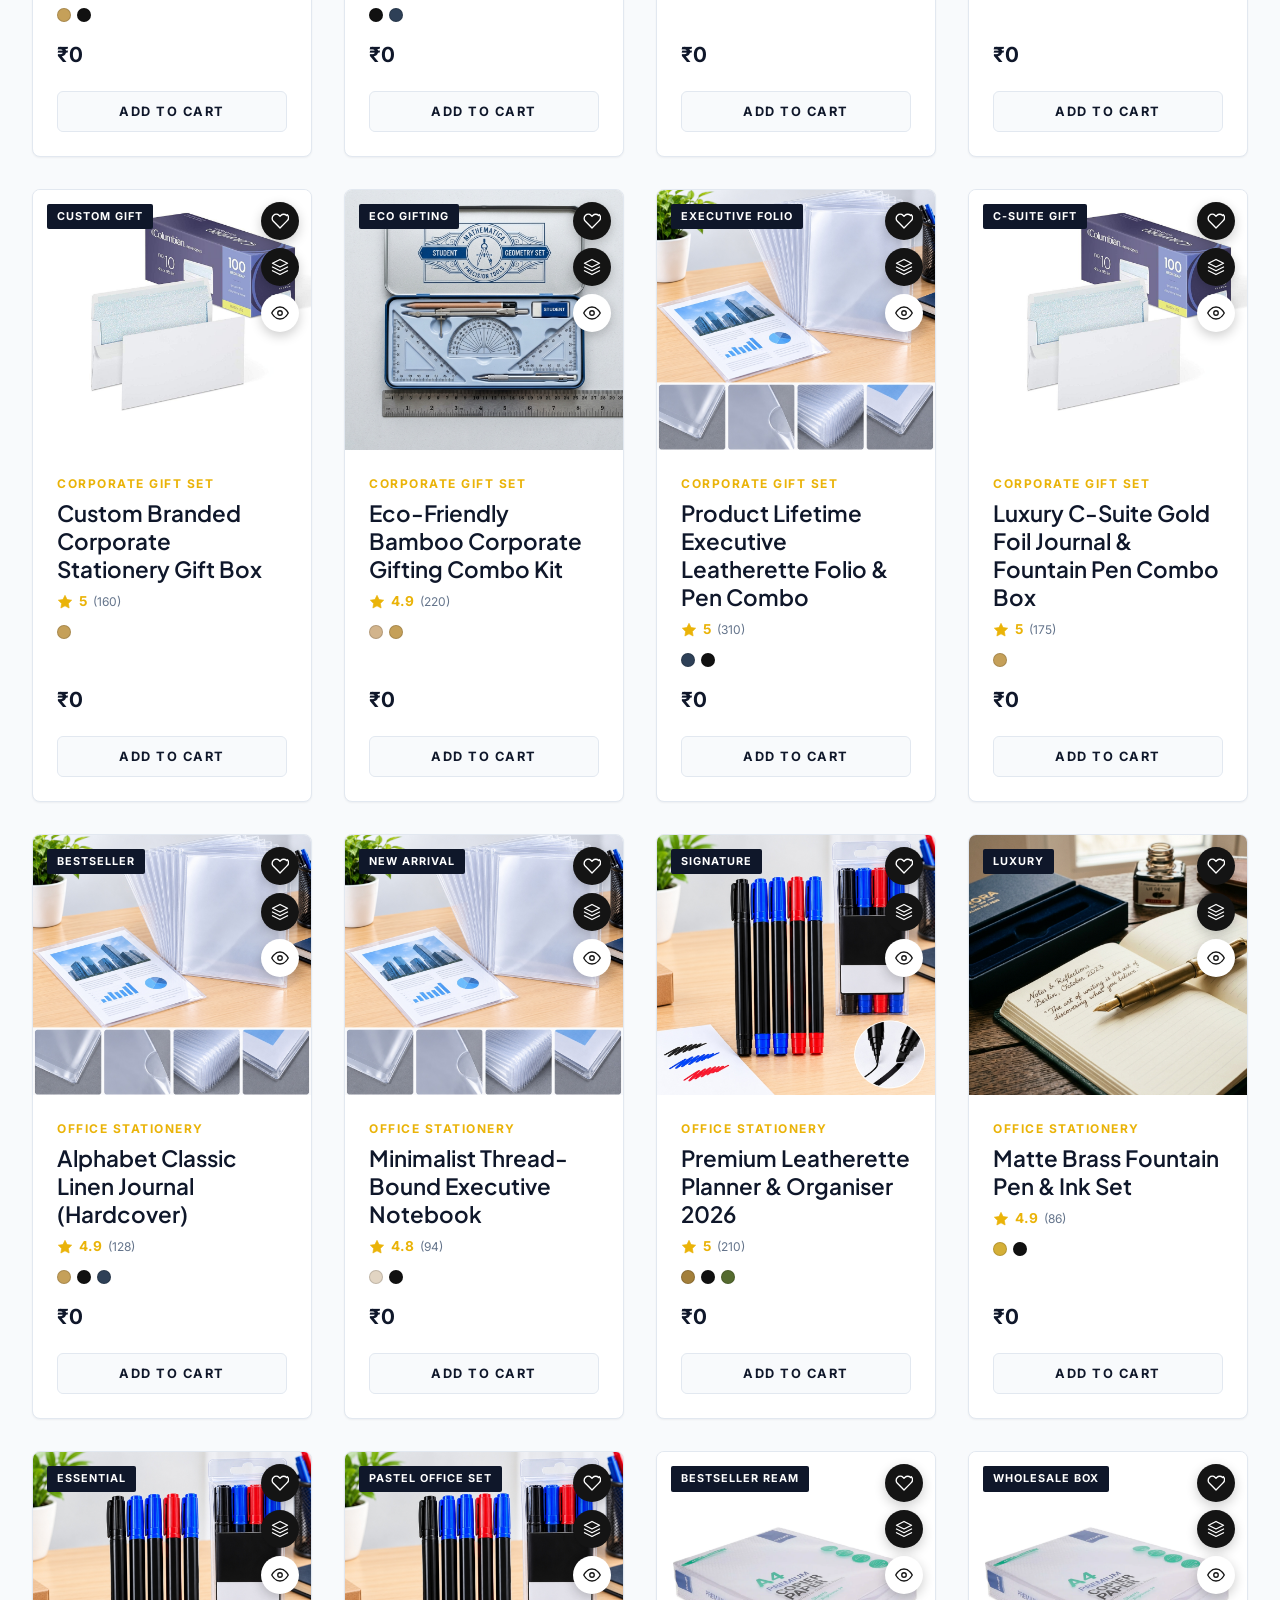
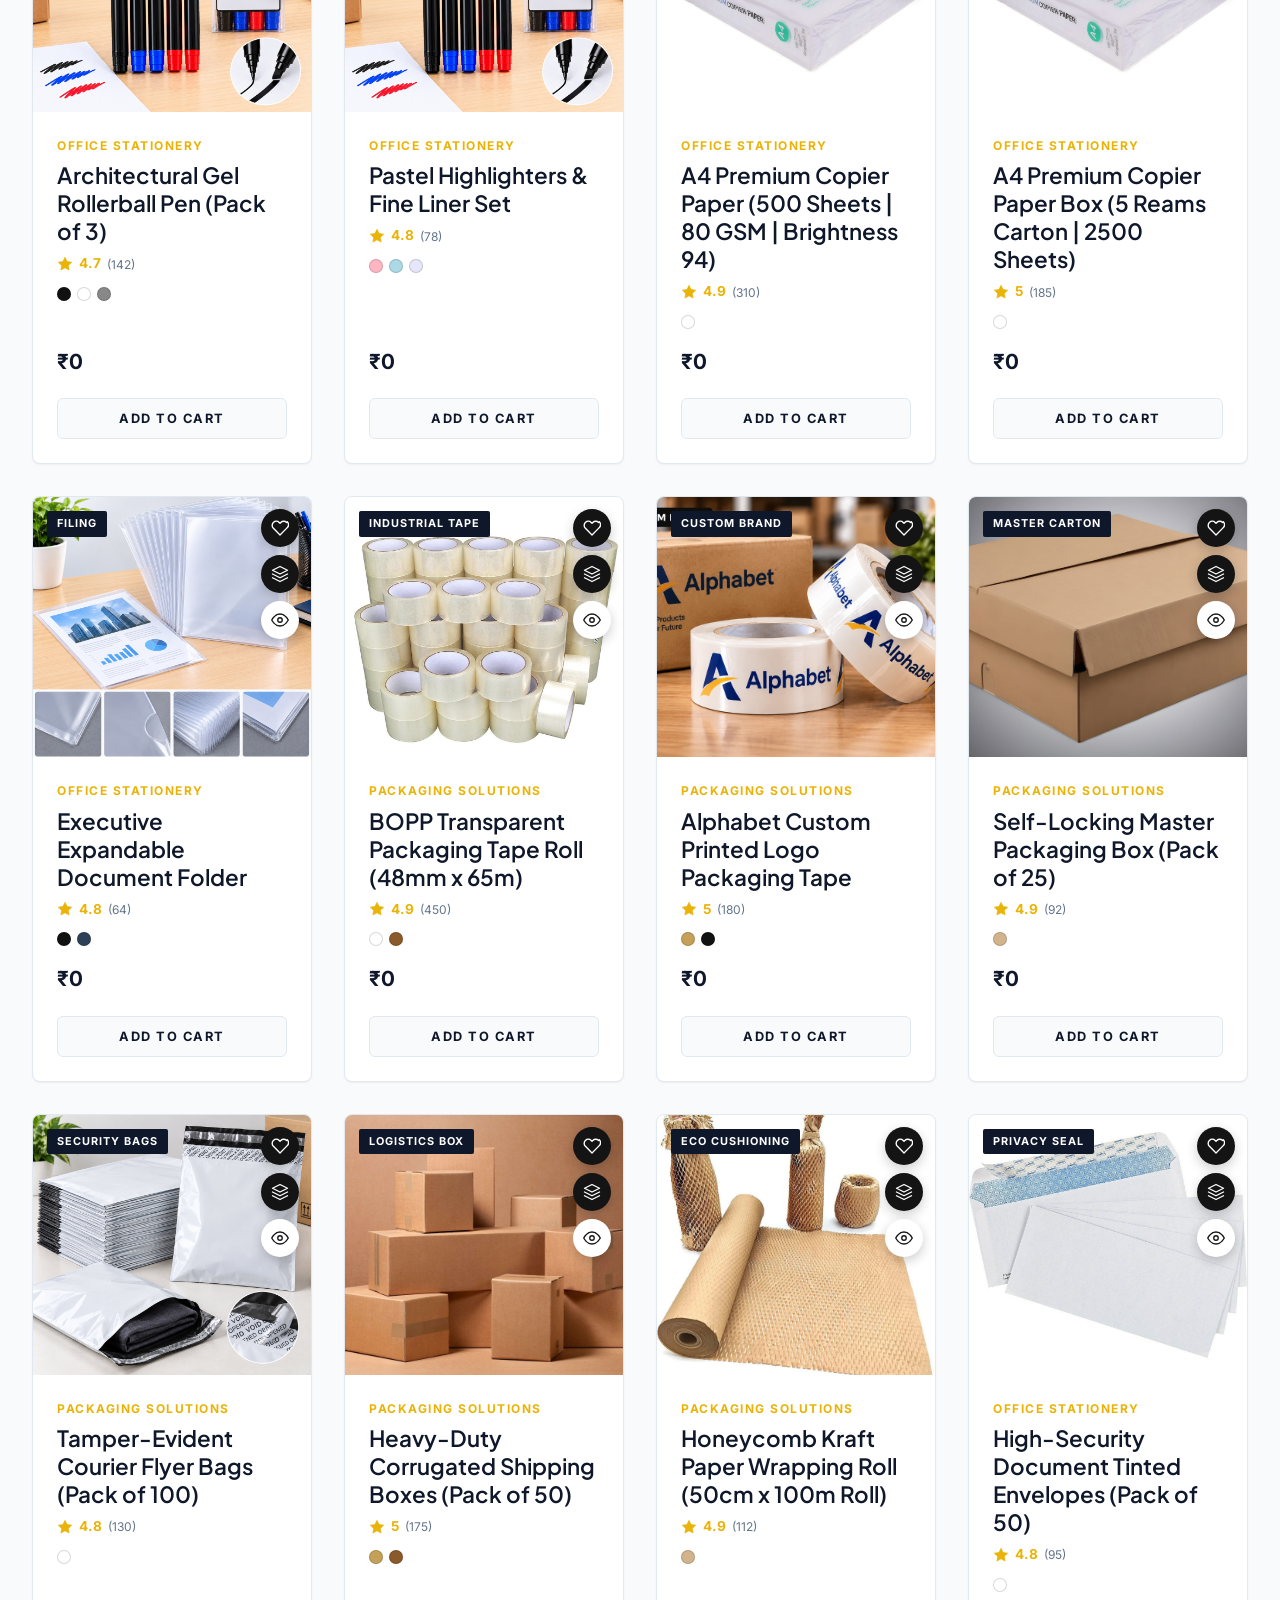
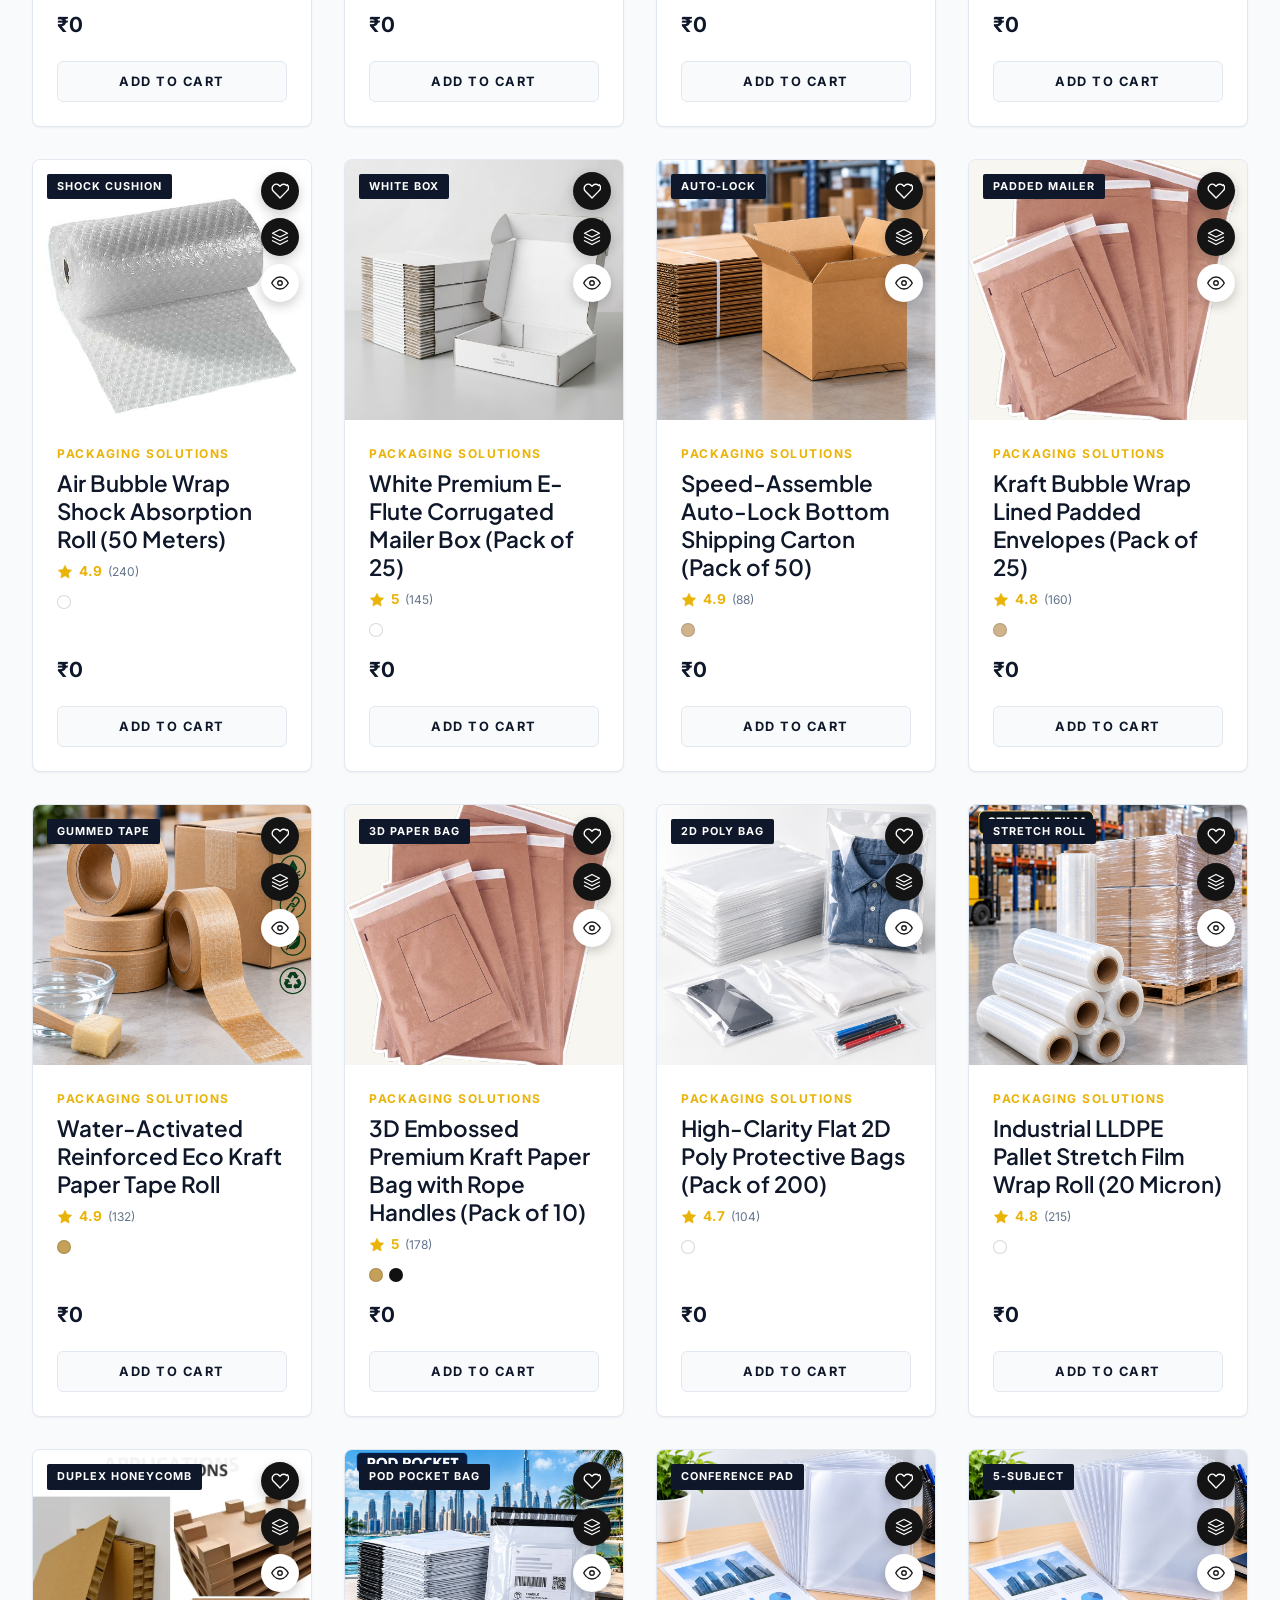
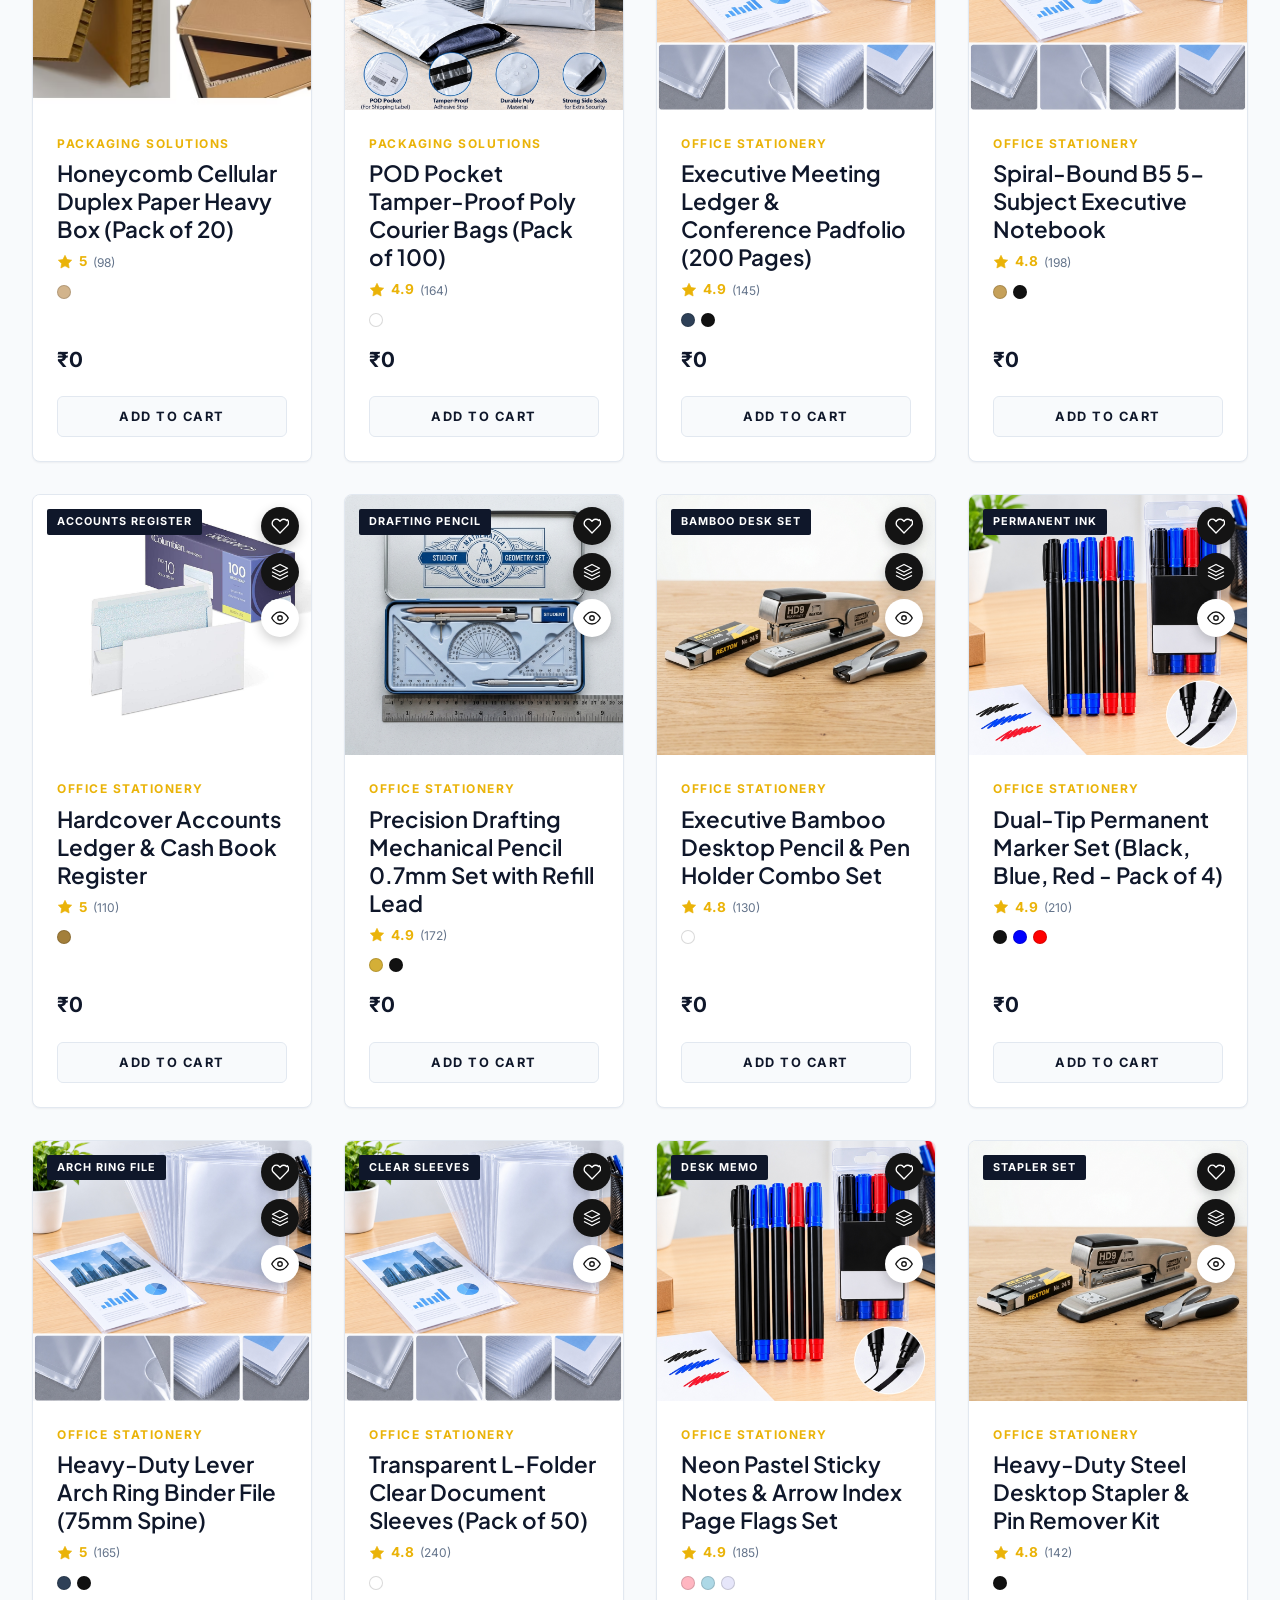
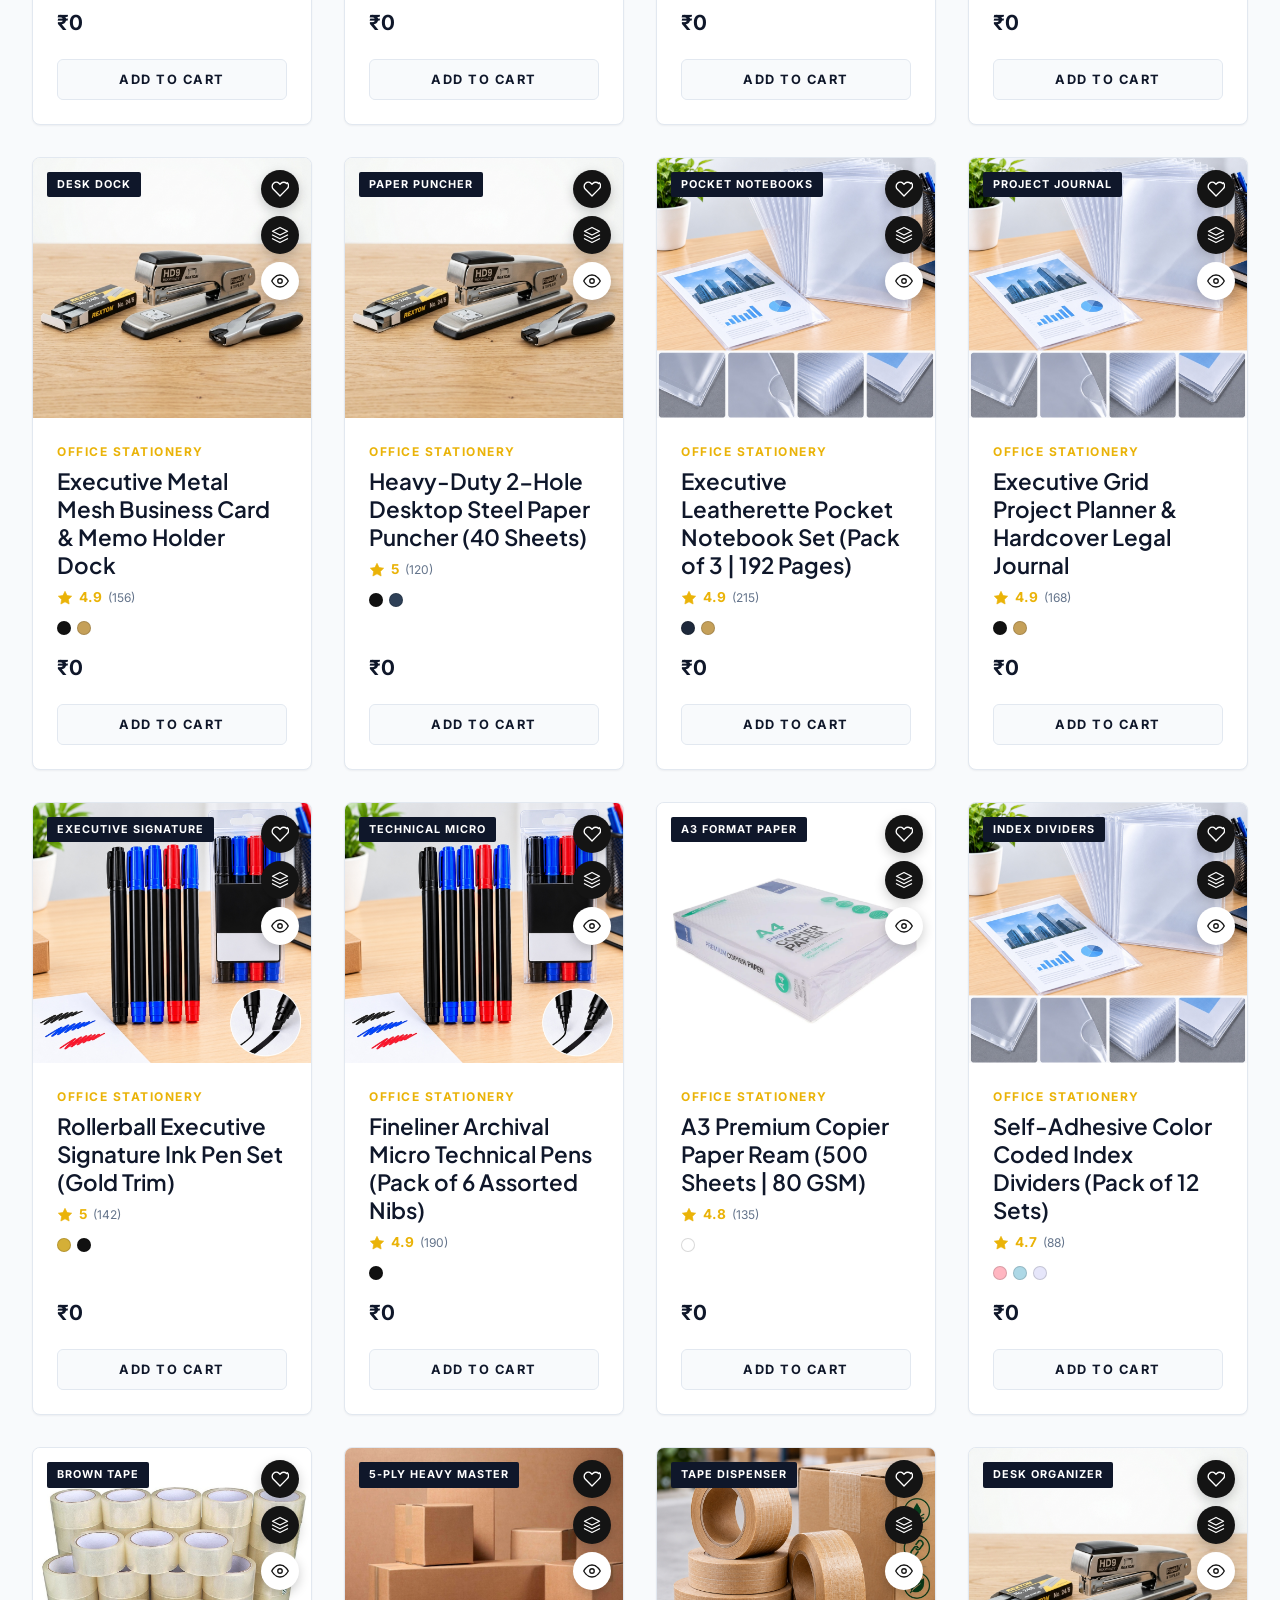
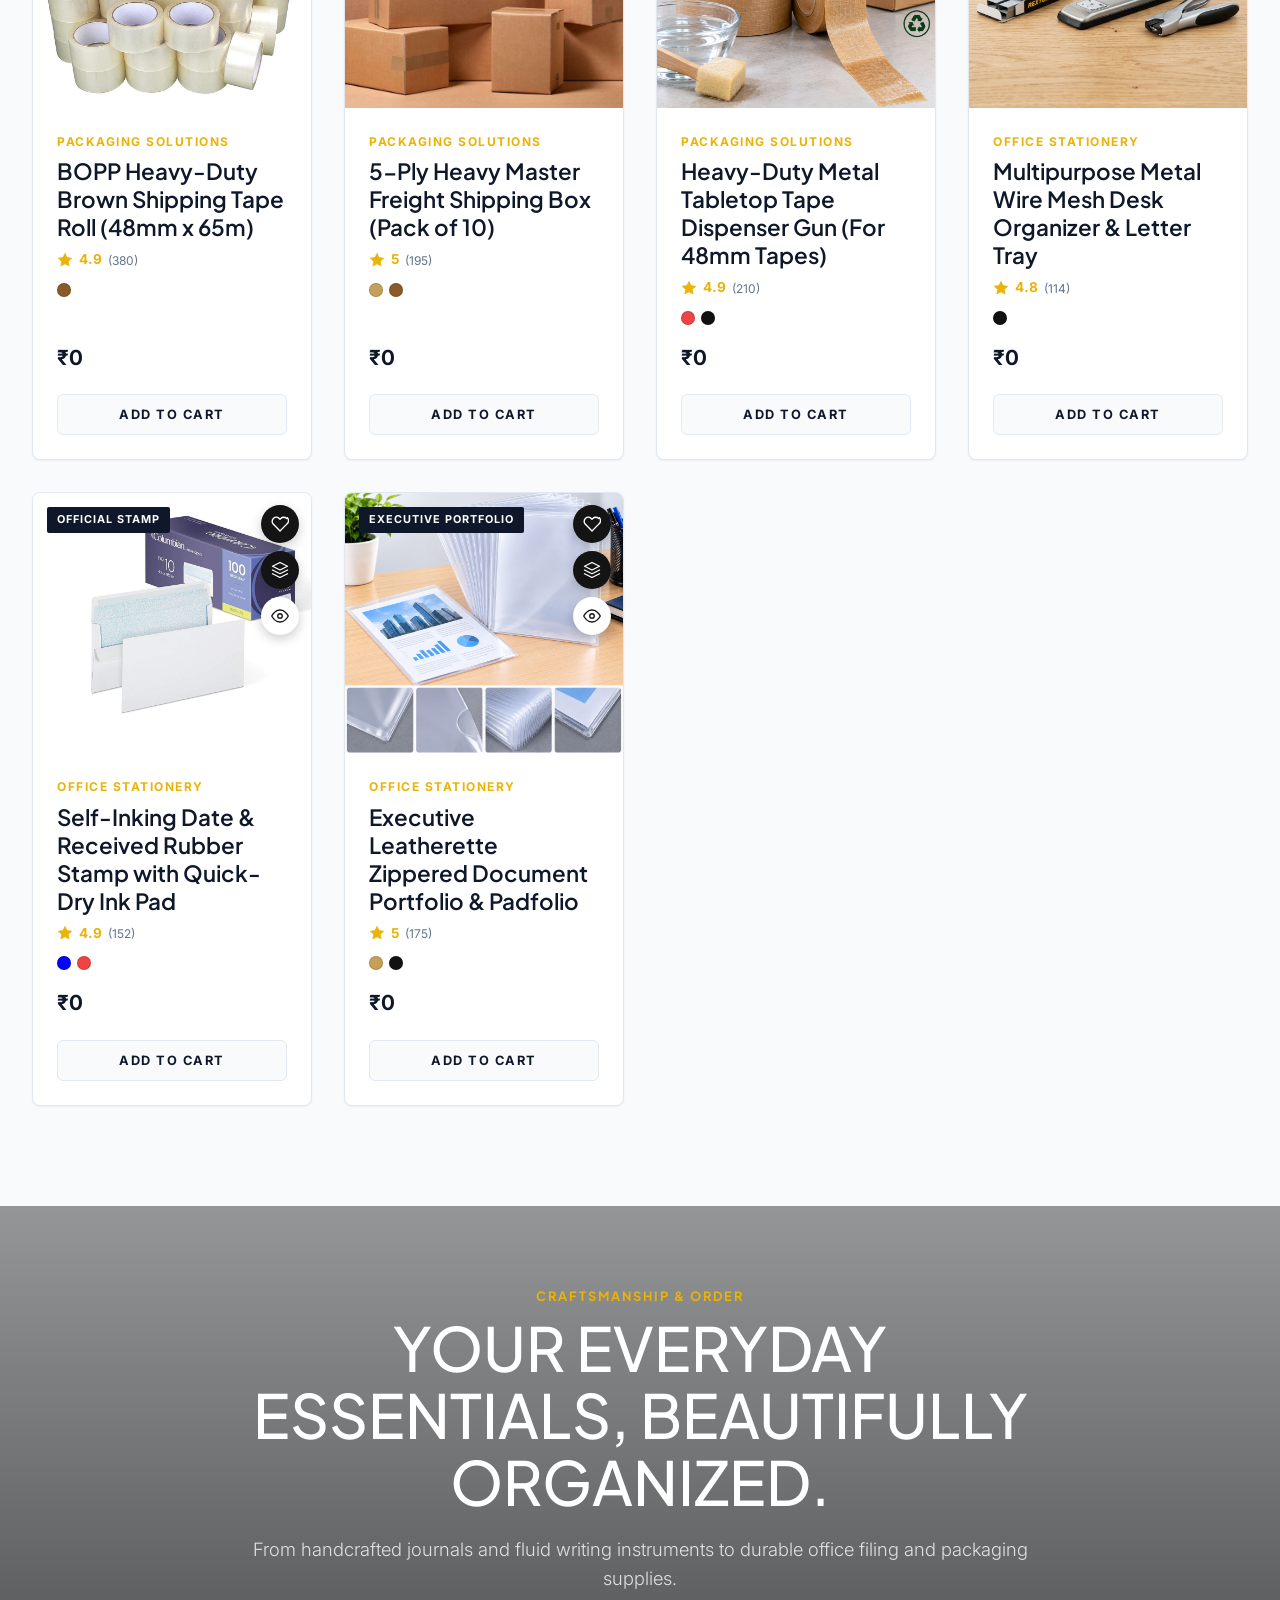
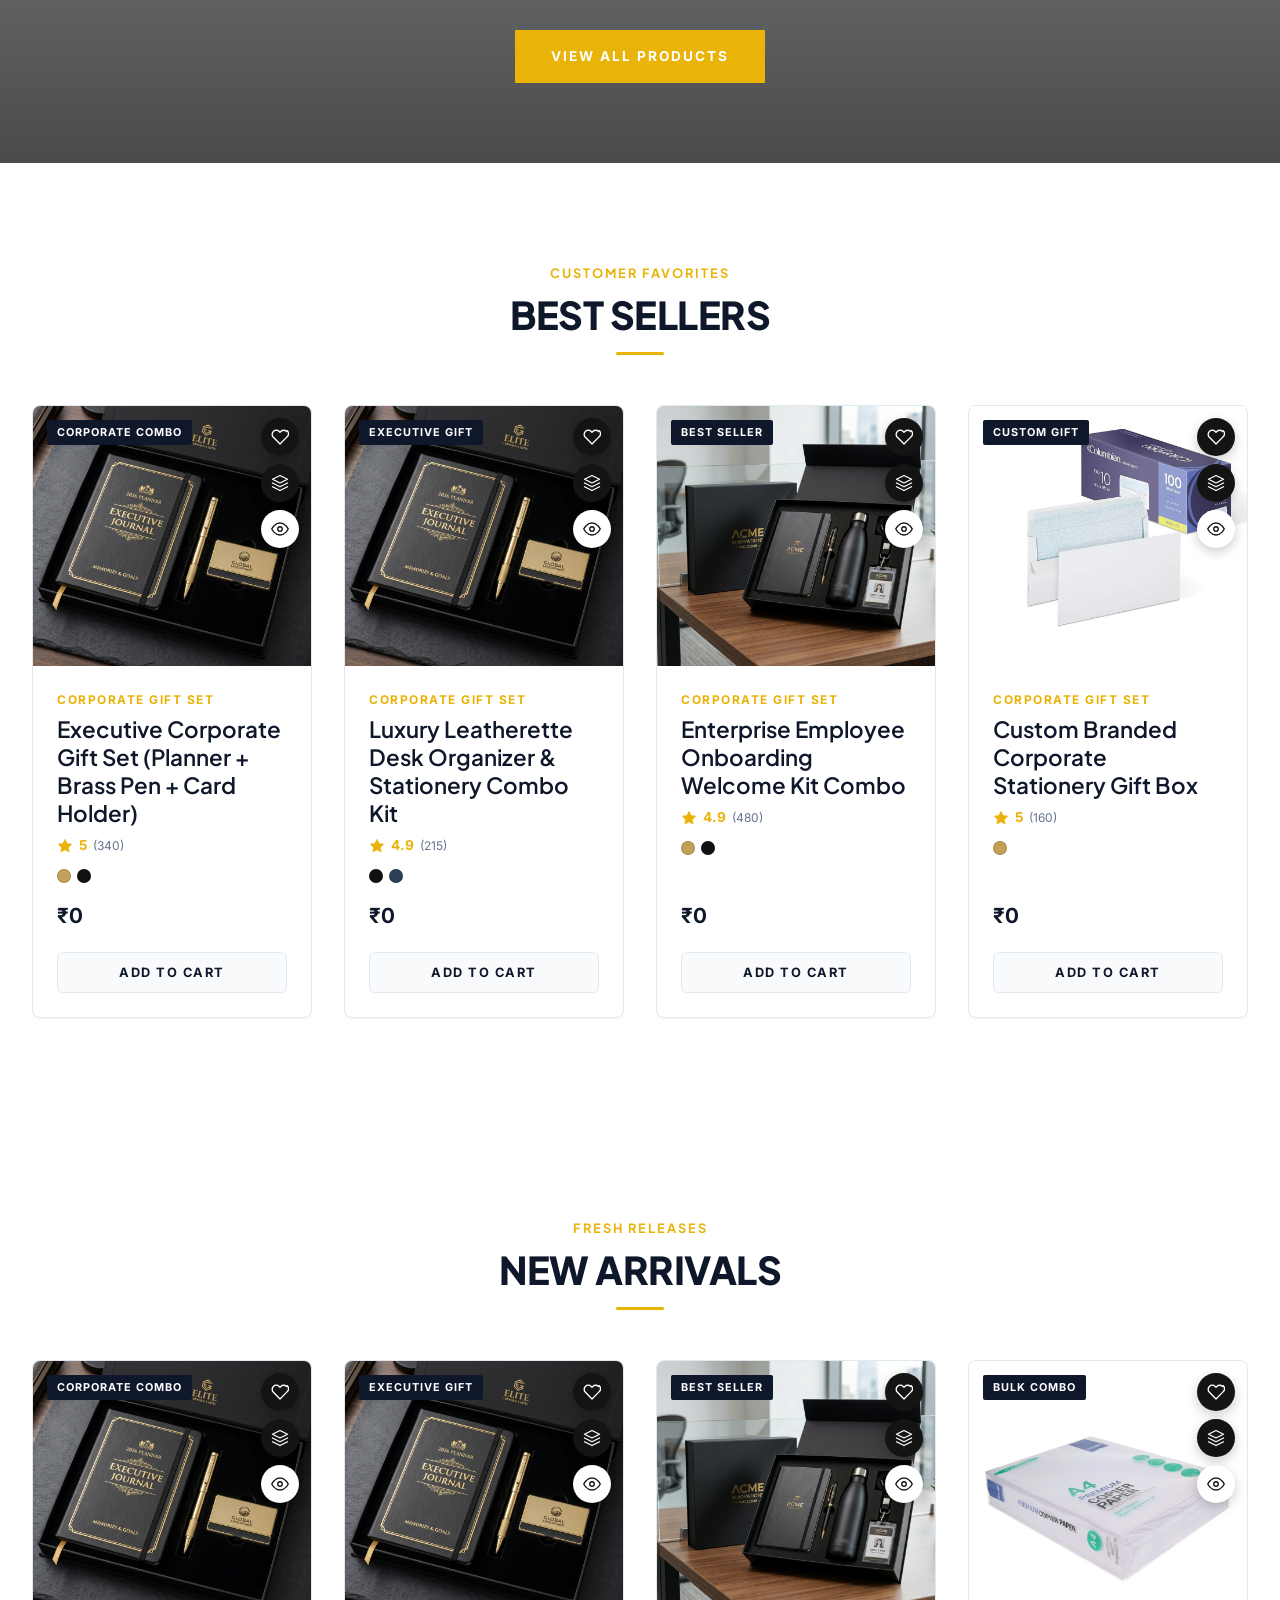
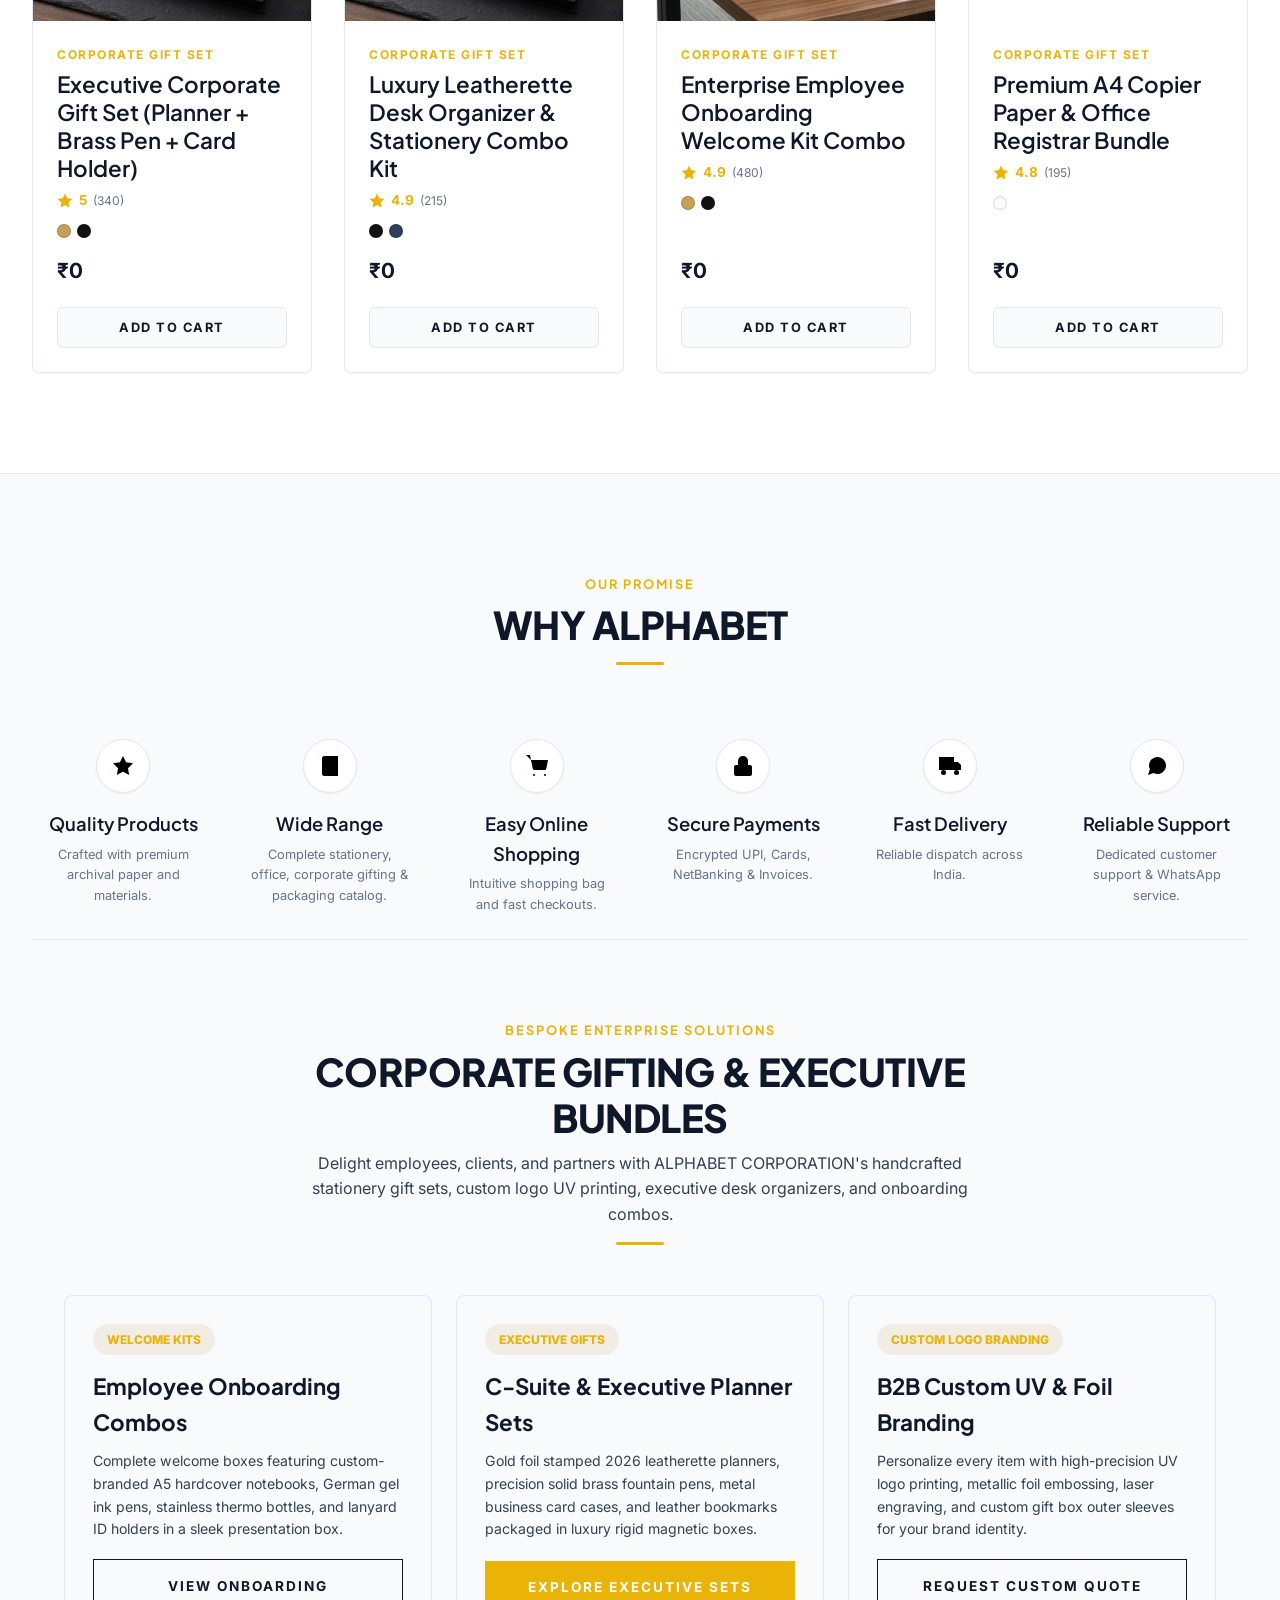
==== commit 4250adf9: "Remove top black announcement header bar from desktop and phone view; integrate ISO, Kanpur Plant, a" ====
--- a/index.html
+++ b/index.html
@@ -15,21 +15,6 @@
 </head>
 <body>
 
-  <!-- Top Announcement & Trust Bar -->
-  <div class="top-announcement-bar">
-    <div class="container announcement-inner">
-      <div class="announcement-badges">
-        <span class="trust-badge-pill blue"><span class="badge-dot"></span> ISO 9001:2015 CERTIFIED</span>
-        <span class="trust-badge-pill gold">KANPUR MANUFACTURING PLANT</span>
-        <span class="trust-badge-pill subtle">DIRECT FACTORY WHOLESALE PRICING</span>
-      </div>
-      <div class="announcement-right">
-        <span>GSTIN: <strong>09DHOPM9732B1ZZ</strong></span>
-        <span class="divider">•</span>
-        <a href="tel:+919667501707" class="helpline-link">Helpline: +91 9667501707</a>
-      </div>
-    </div>
-  </div>
 
   <!-- Flipkart-Style Top Header Bar -->
   <header class="fk-top-header" id="header">
@@ -1011,15 +996,27 @@
         </div>
       </div>
 
-      <div class="footer-bottom-bar">
-        <div>Copyright &copy; 2026 <strong>ALPHABET CORPORATION</strong>. All Rights Reserved.</div>
-        <div style="display:flex; gap:16px;">
-          <span>Instagram</span>
-          <span>LinkedIn</span>
-          <span>WhatsApp</span>
-        </div>
-      </div>
-    </div>
+        <!-- Corporate Trust Badges & Helpline Strip -->
+        <div style="border-top:1px solid #1e293b; padding-top:20px; margin-top:24px; display:flex; flex-wrap:wrap; justify-content:space-between; align-items:center; gap:12px; font-size:0.82rem; color:#94a3b8;">
+          <div style="display:flex; flex-wrap:wrap; gap:10px; align-items:center;">
+            <span style="background:rgba(37,99,235,0.15); color:#60a5fa; border:1px solid rgba(37,99,235,0.3); padding:4px 12px; border-radius:20px; font-weight:700;">ISO 9001:2015 CERTIFIED</span>
+            <span style="background:rgba(217,119,6,0.15); color:#fbbf24; border:1px solid rgba(217,119,6,0.3); padding:4px 12px; border-radius:20px; font-weight:700;">KANPUR MANUFACTURING PLANT</span>
+            <span style="background:rgba(255,255,255,0.08); color:#cbd5e1; padding:4px 12px; border-radius:20px; font-weight:600;">DIRECT FACTORY WHOLESALE PRICING</span>
+          </div>
+          <div>
+            <span>Helpline: <a href="tel:+919667501707" style="color:#fbbf24; font-weight:700;">+91 9667501707</a></span>
+          </div>
+        </div>
+
+        <div class="footer-bottom-bar">
+          <div>Copyright &copy; 2026 <strong>ALPHABET CORPORATION</strong>. All Rights Reserved.</div>
+          <div style="display:flex; gap:16px;">
+            <span>Instagram</span>
+            <span>LinkedIn</span>
+            <span>WhatsApp</span>
+          </div>
+        </div>
+      </div>
   </footer>
 
   <!-- Universal User-Friendly Live Search Overlay Modal -->
--- a/Asset/alpha.css
+++ b/Asset/alpha.css
@@ -75,12 +75,7 @@
 
 /* Top Announcement & Trust Bar */
 .top-announcement-bar {
-  background: #090d16;
-  color: #94a3b8;
-  font-size: 0.78rem;
-  font-weight: 500;
-  border-bottom: 1px solid #1e293b;
-  padding: 8px 0;
+  display: none !important;
 }
 
 .announcement-inner {
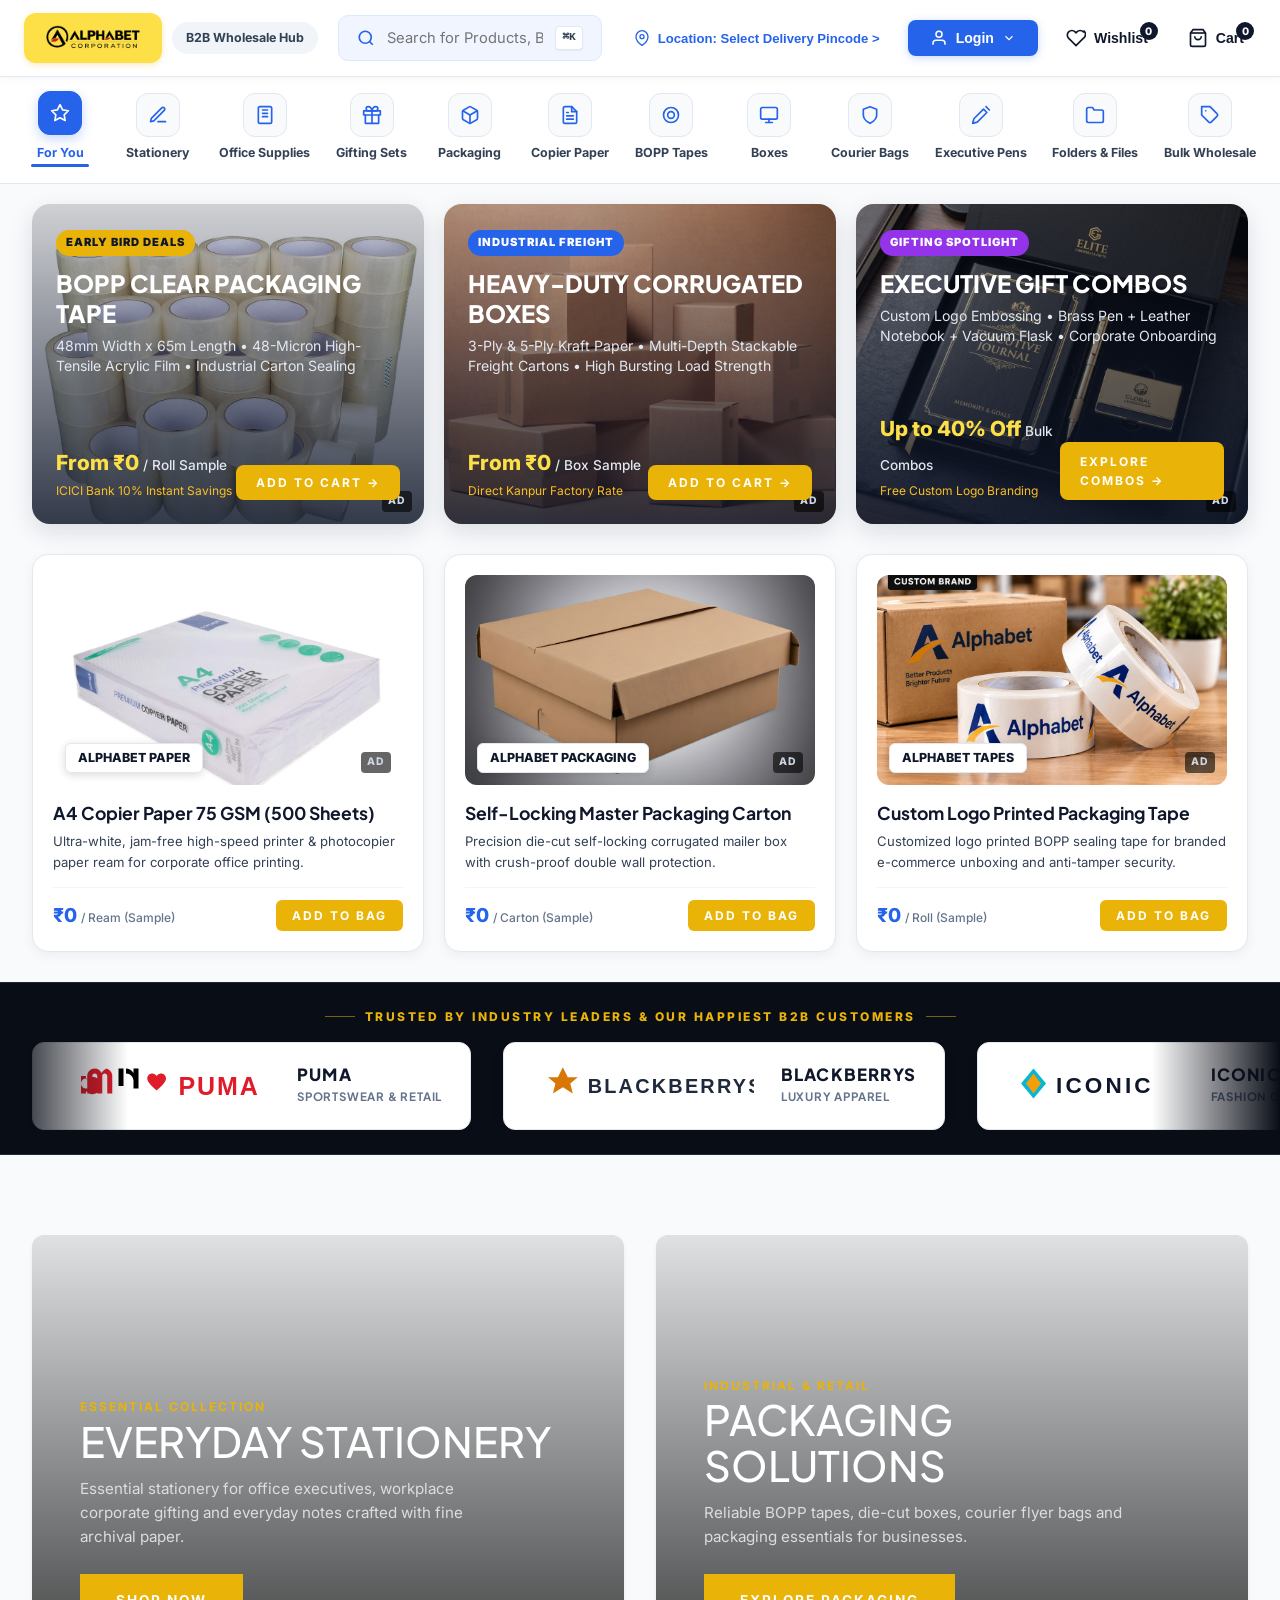
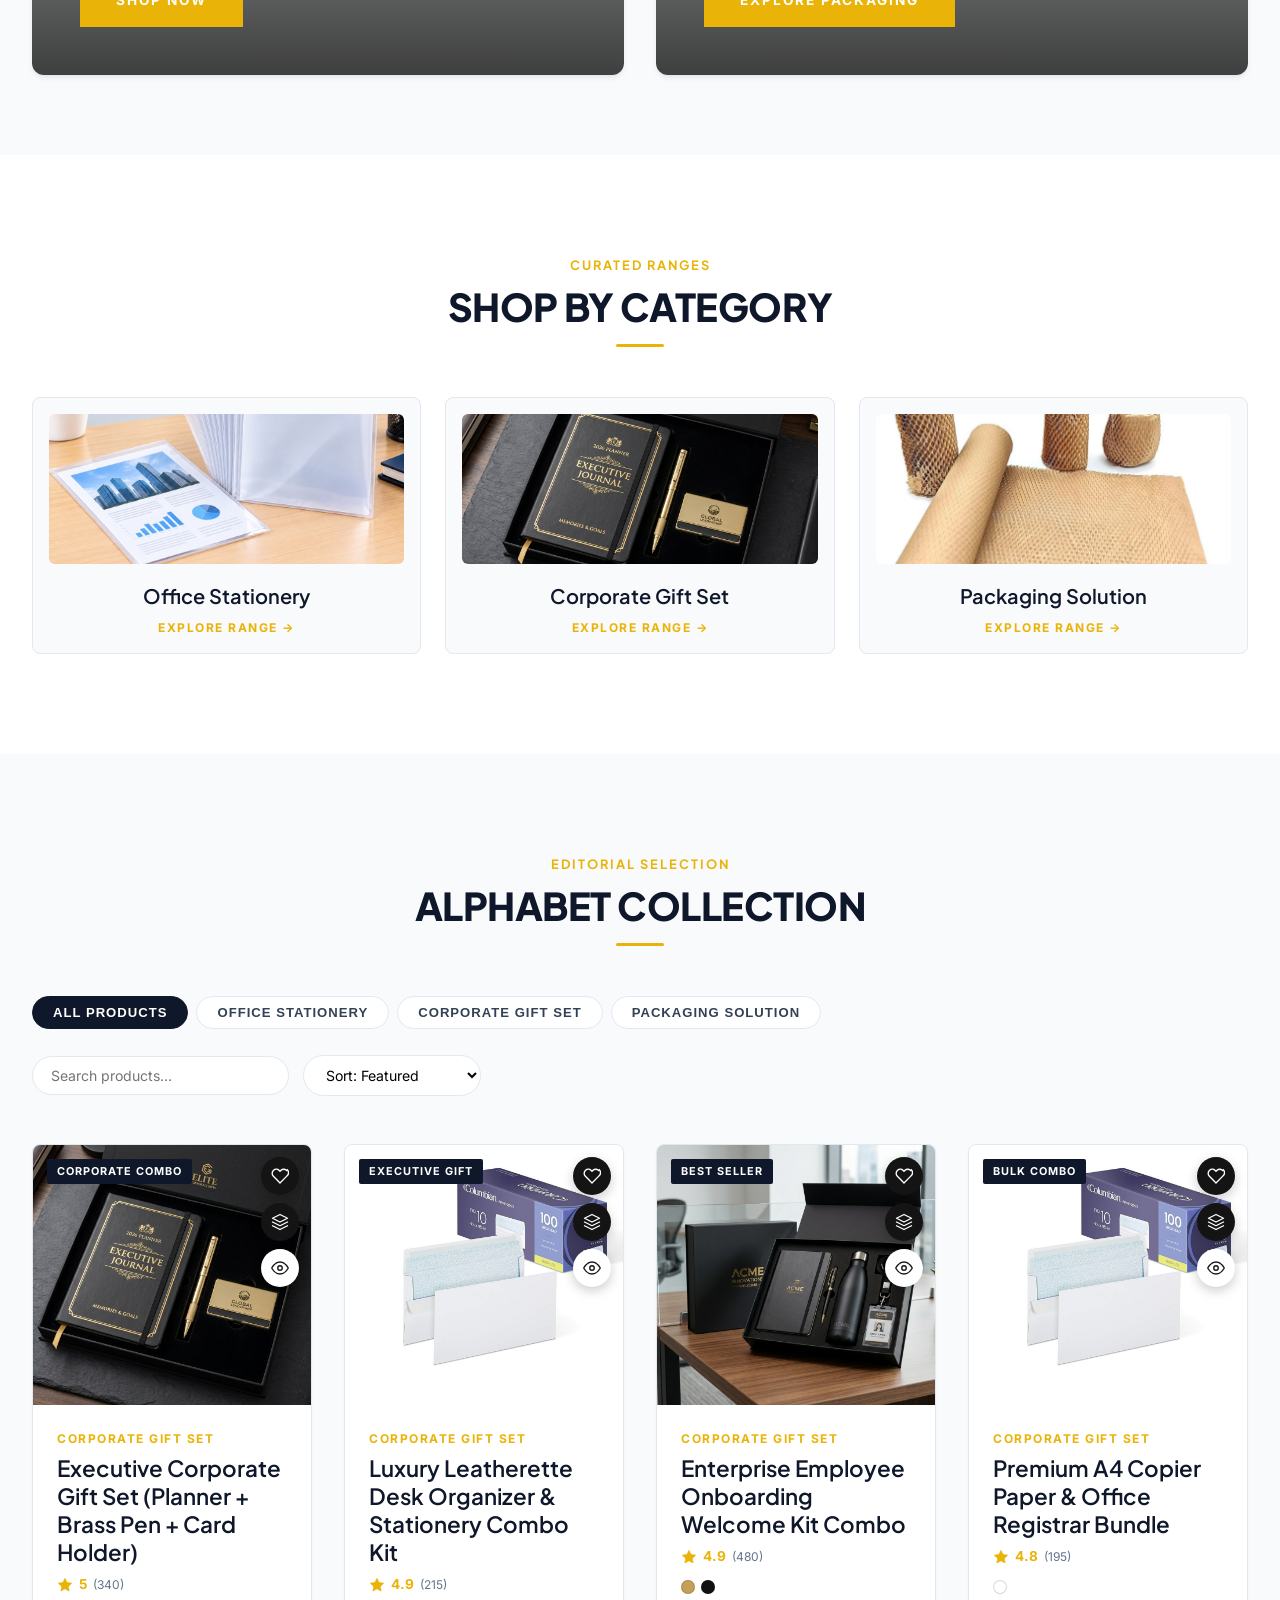
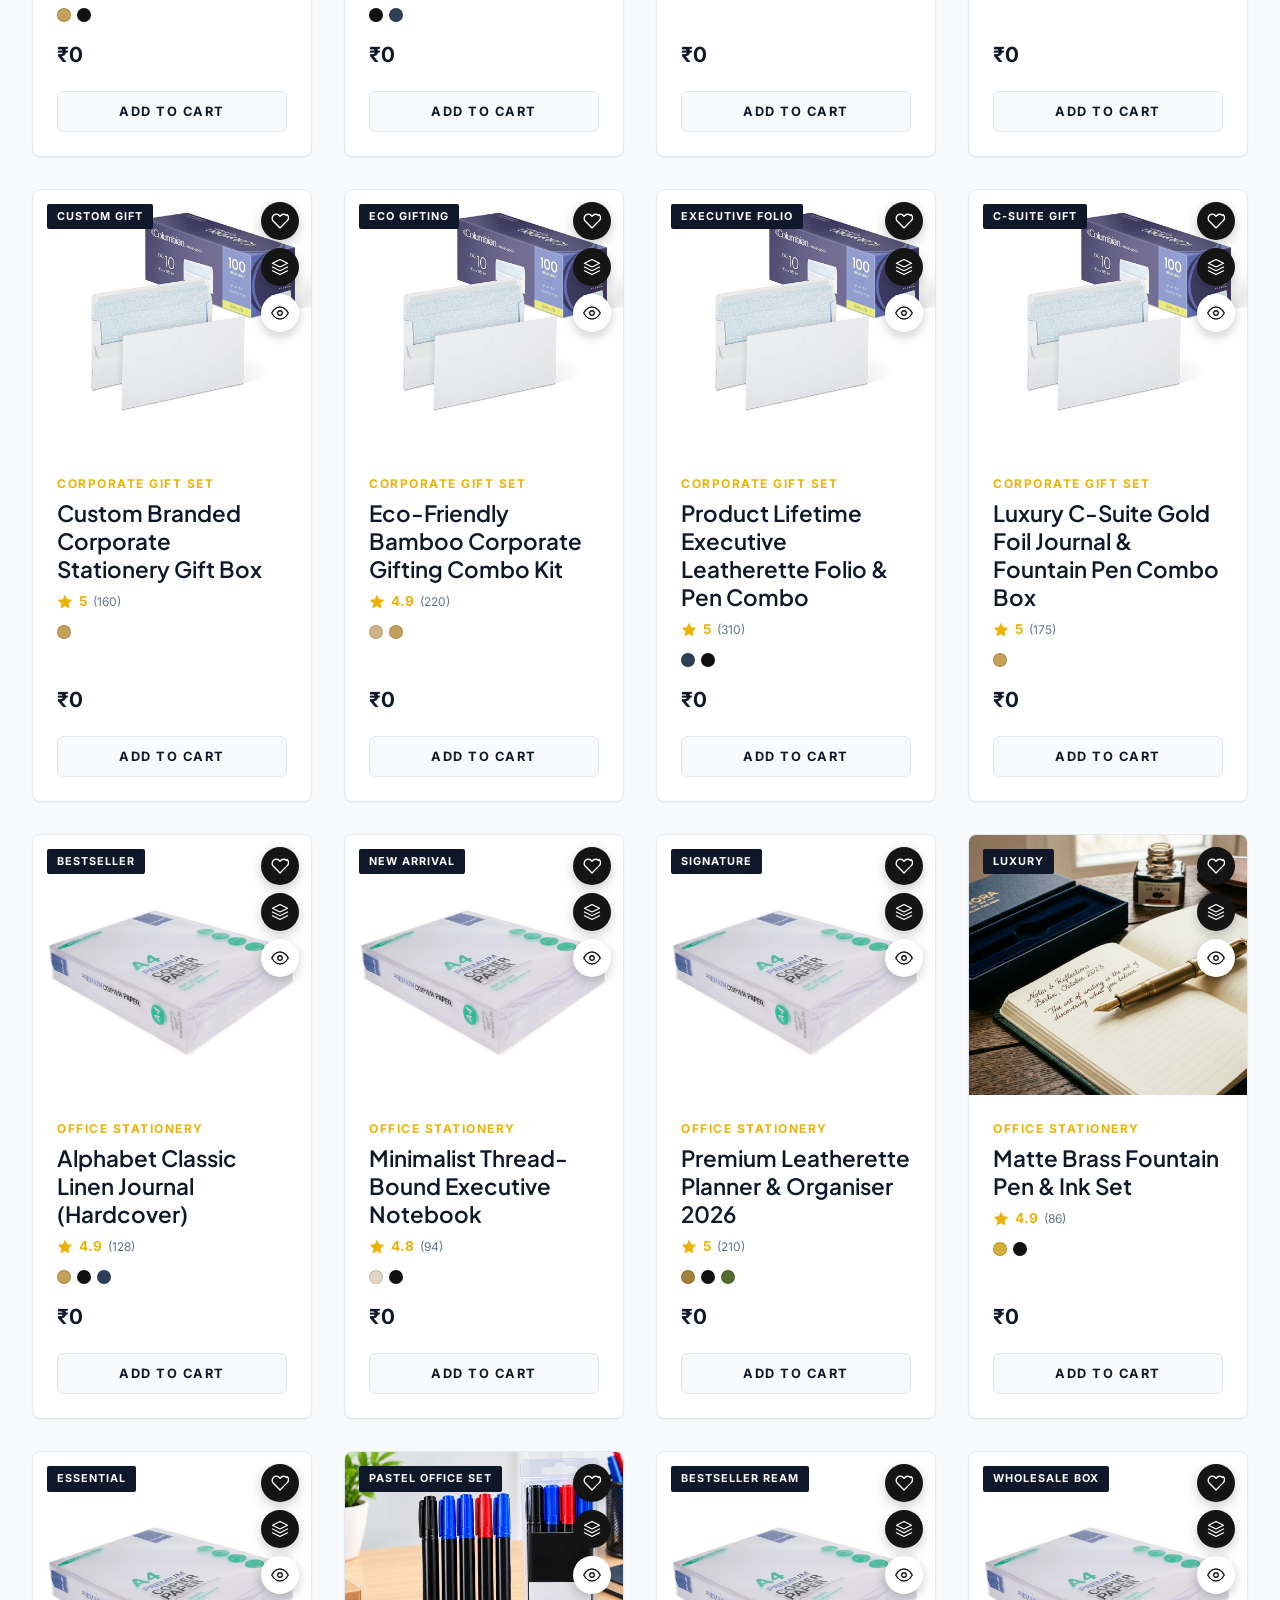
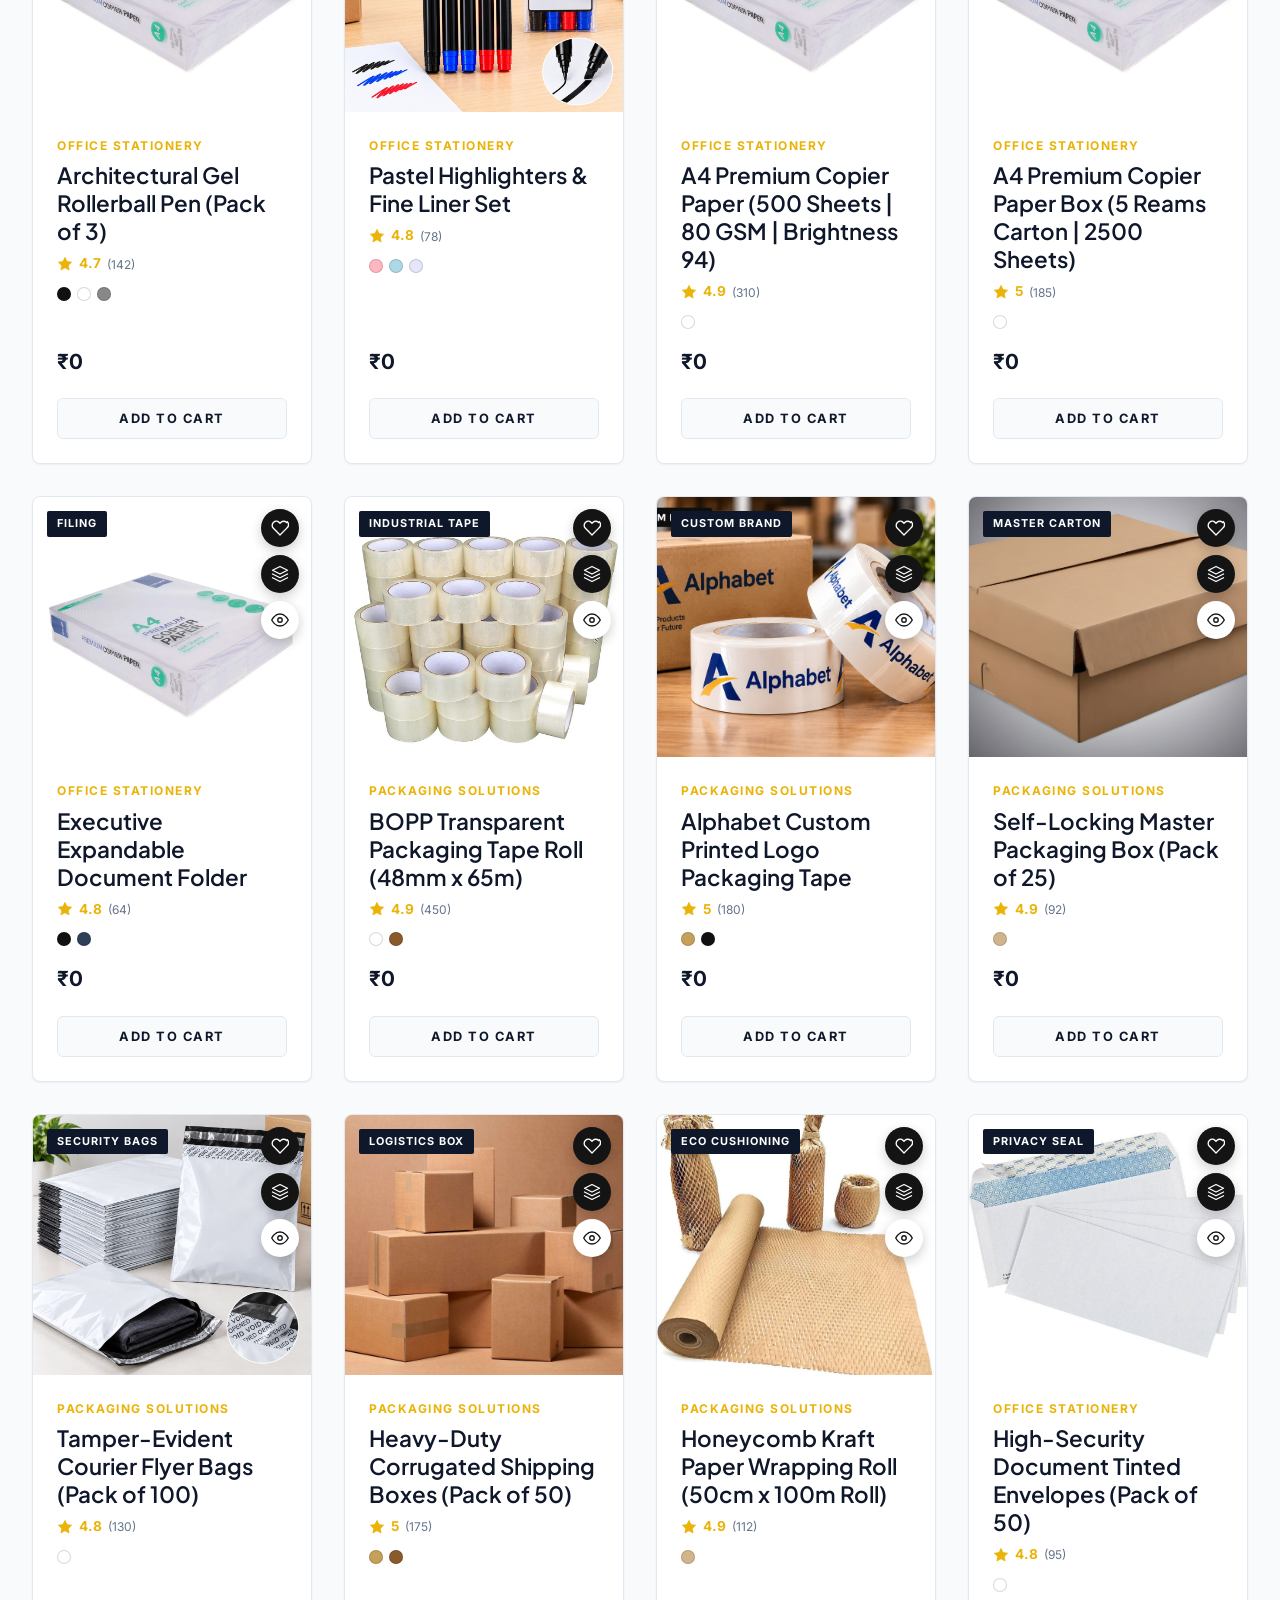
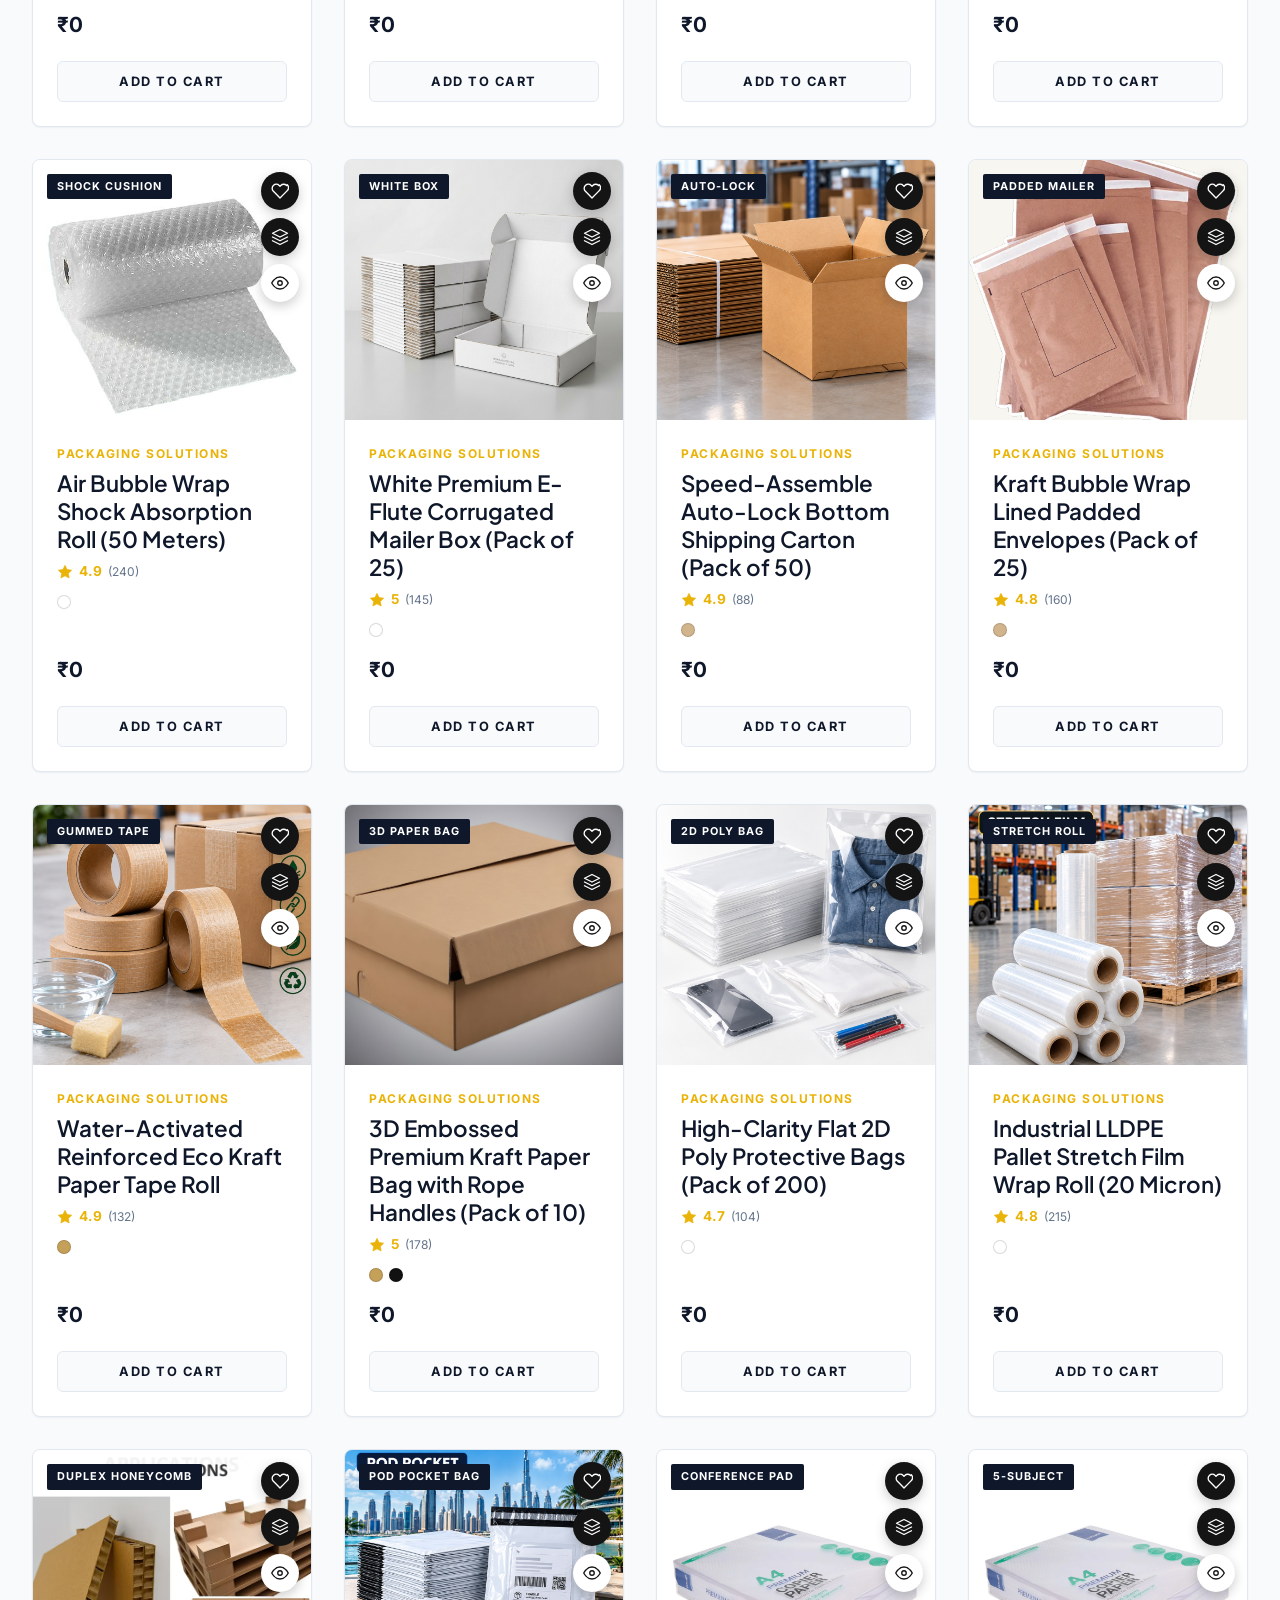
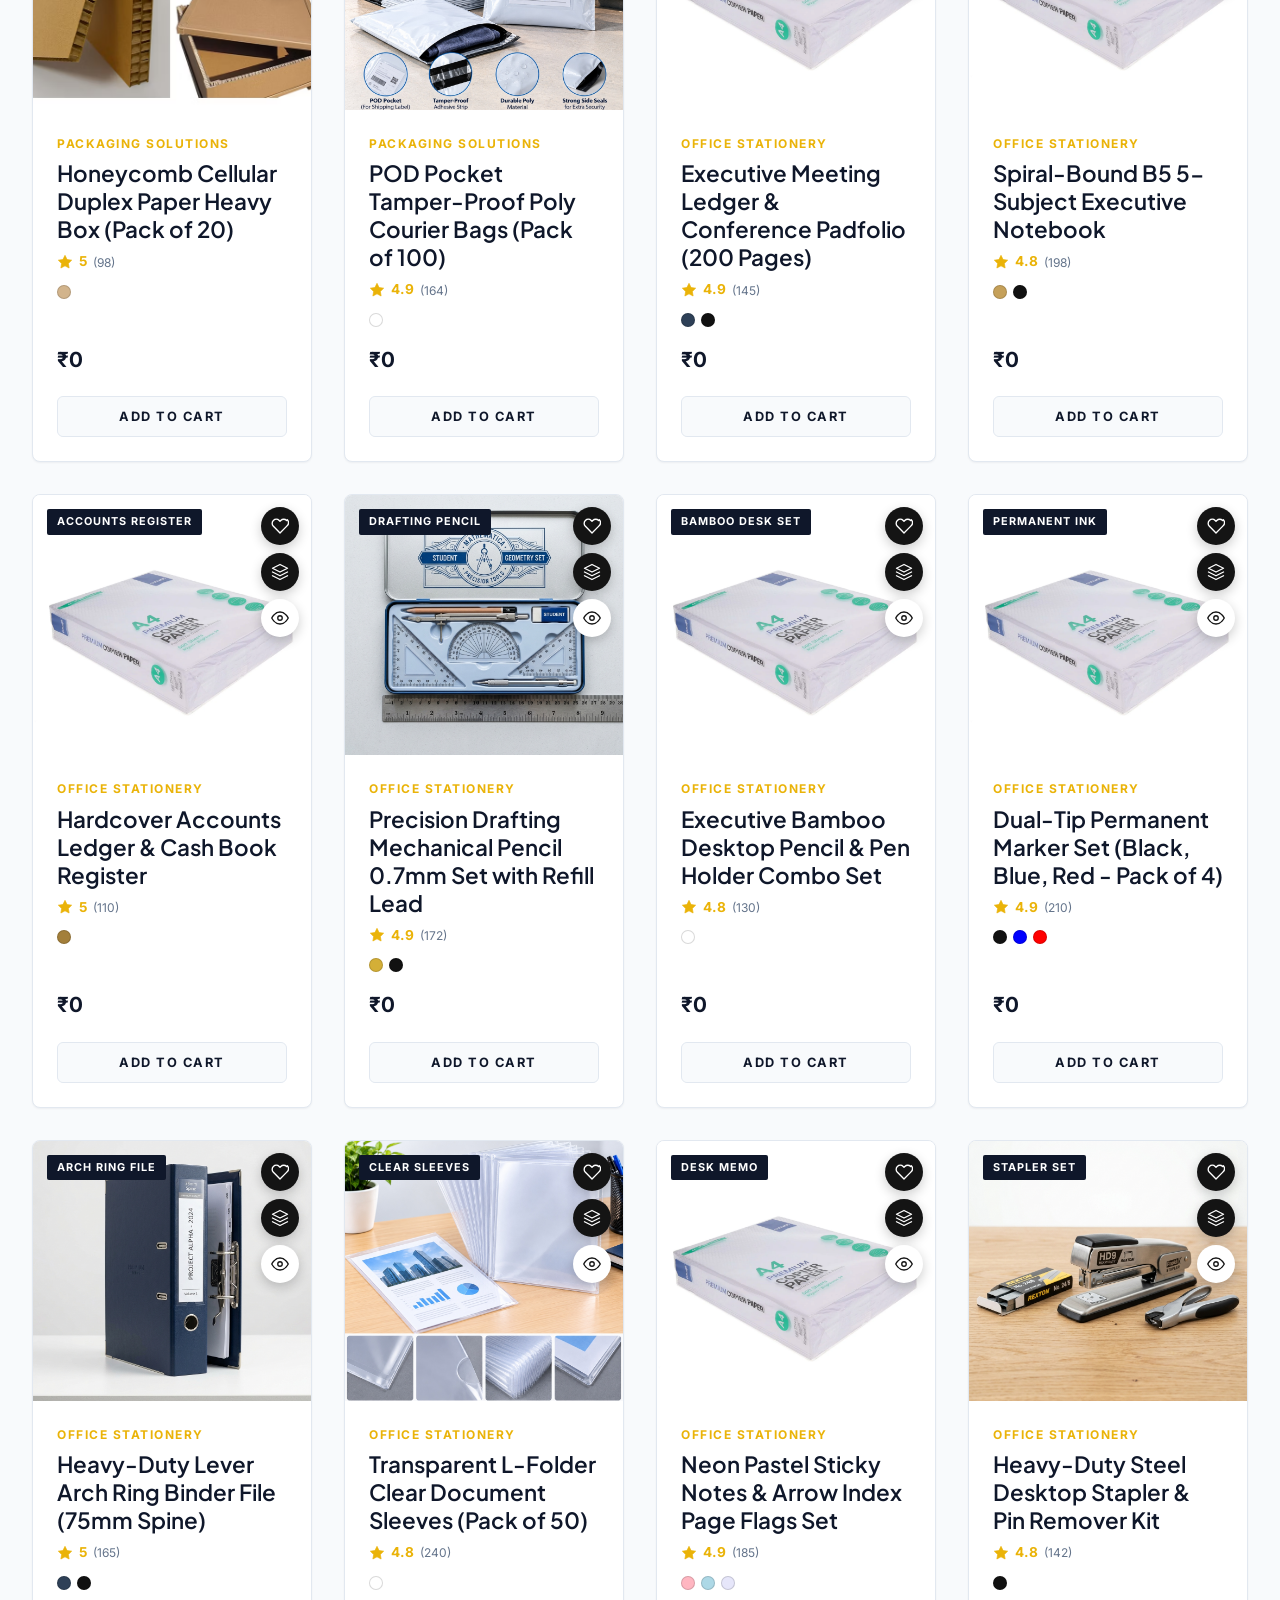
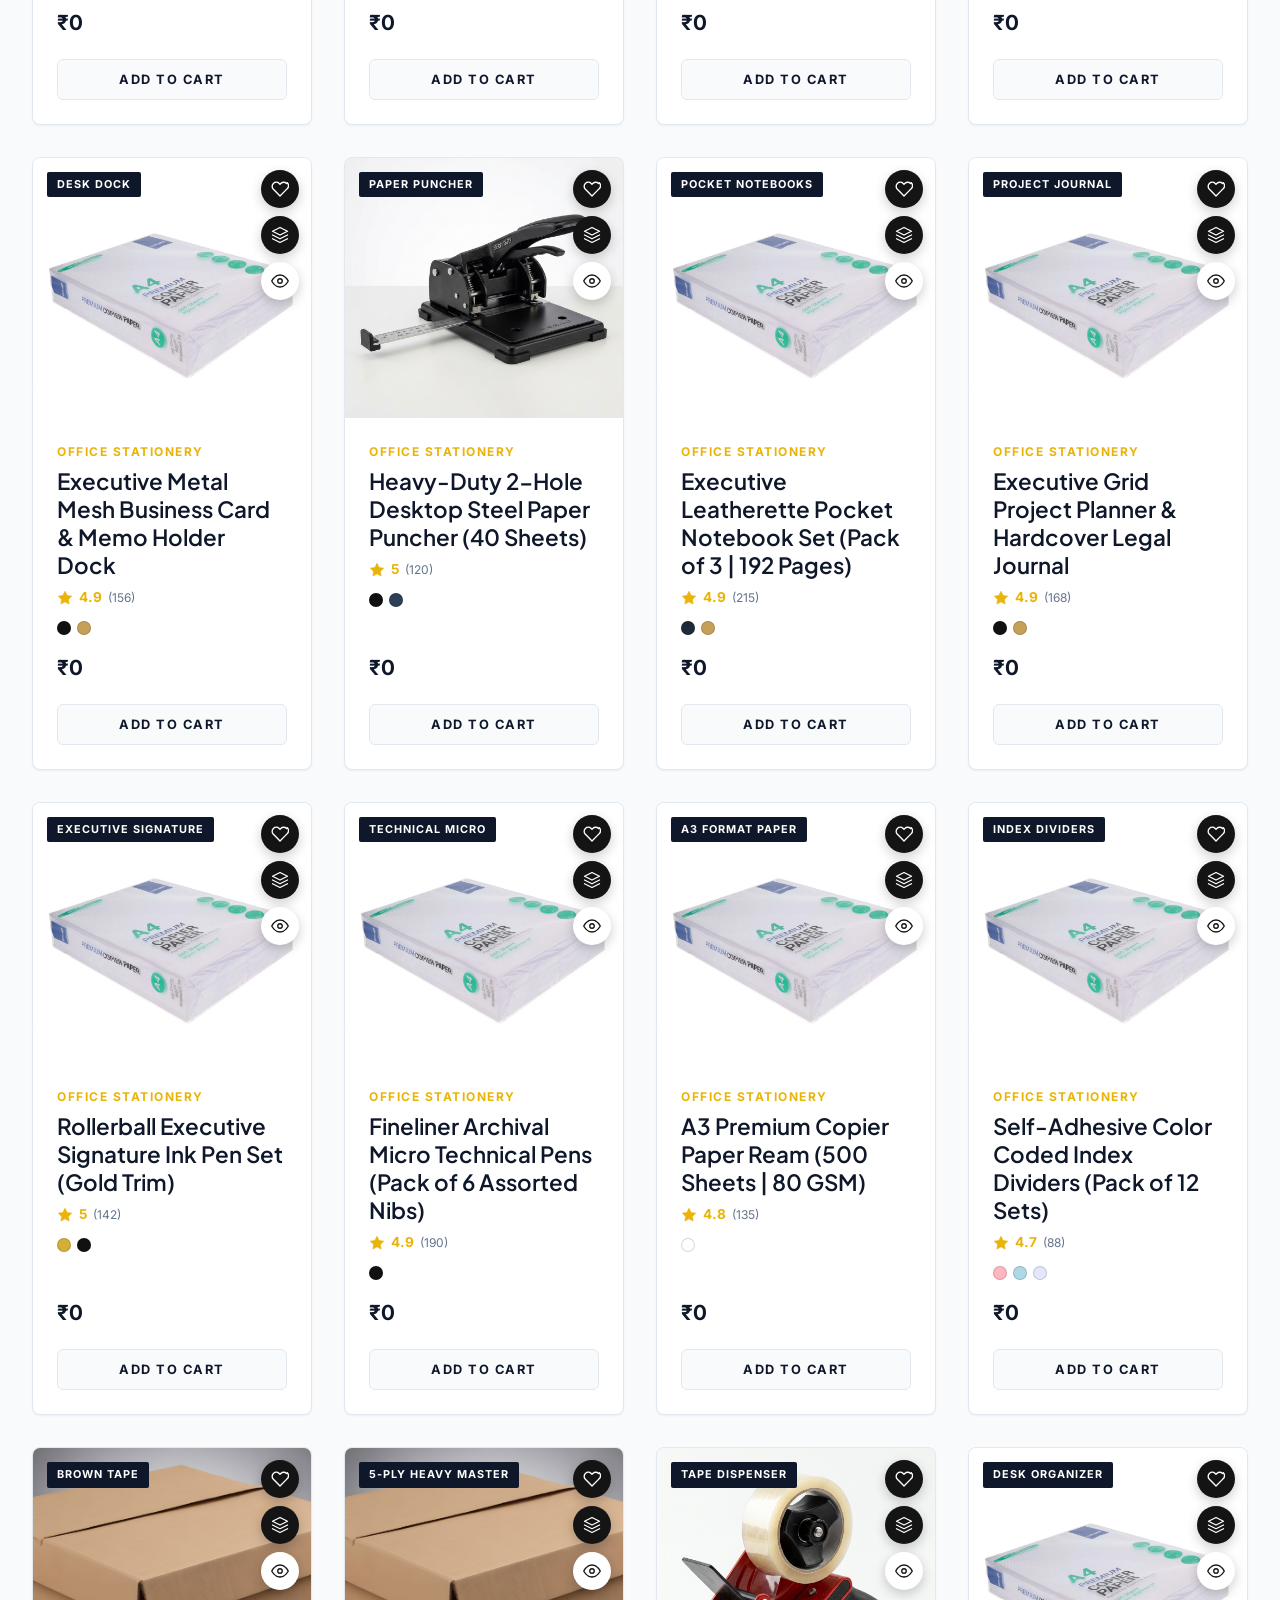
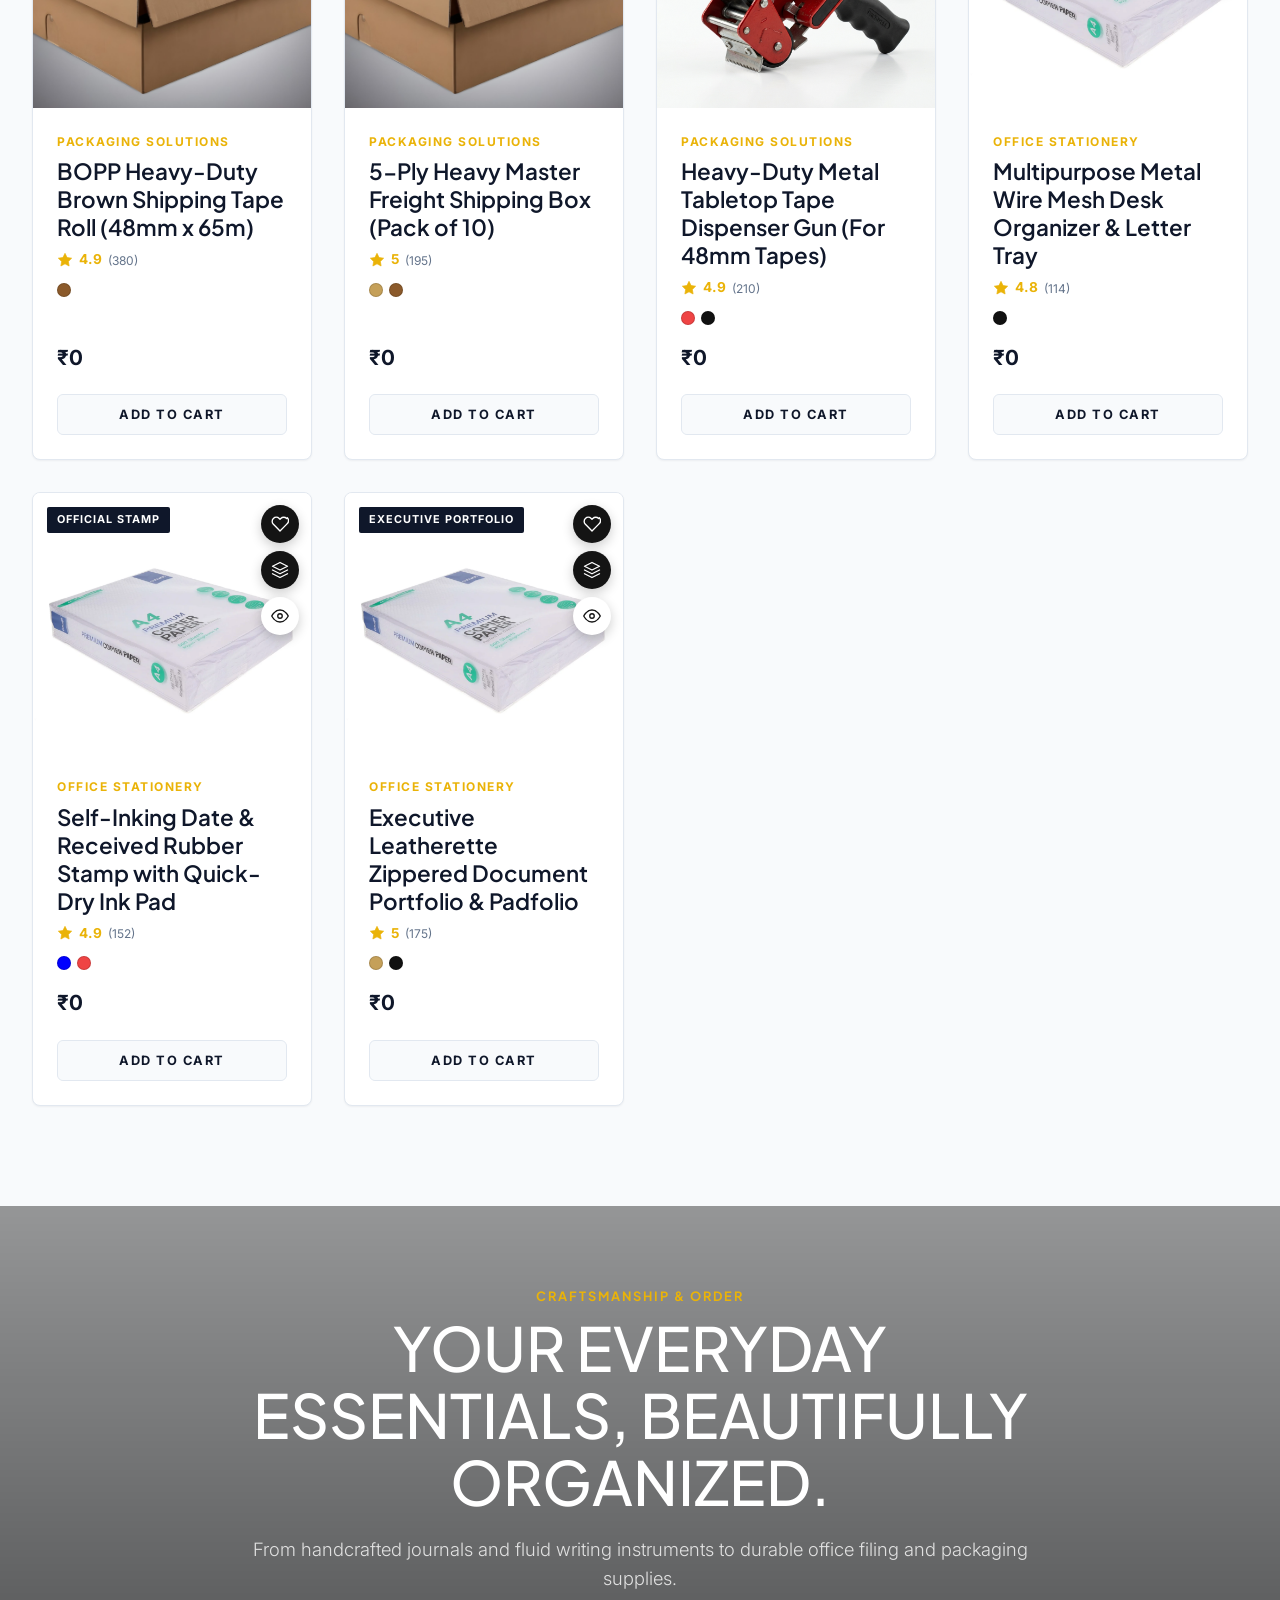
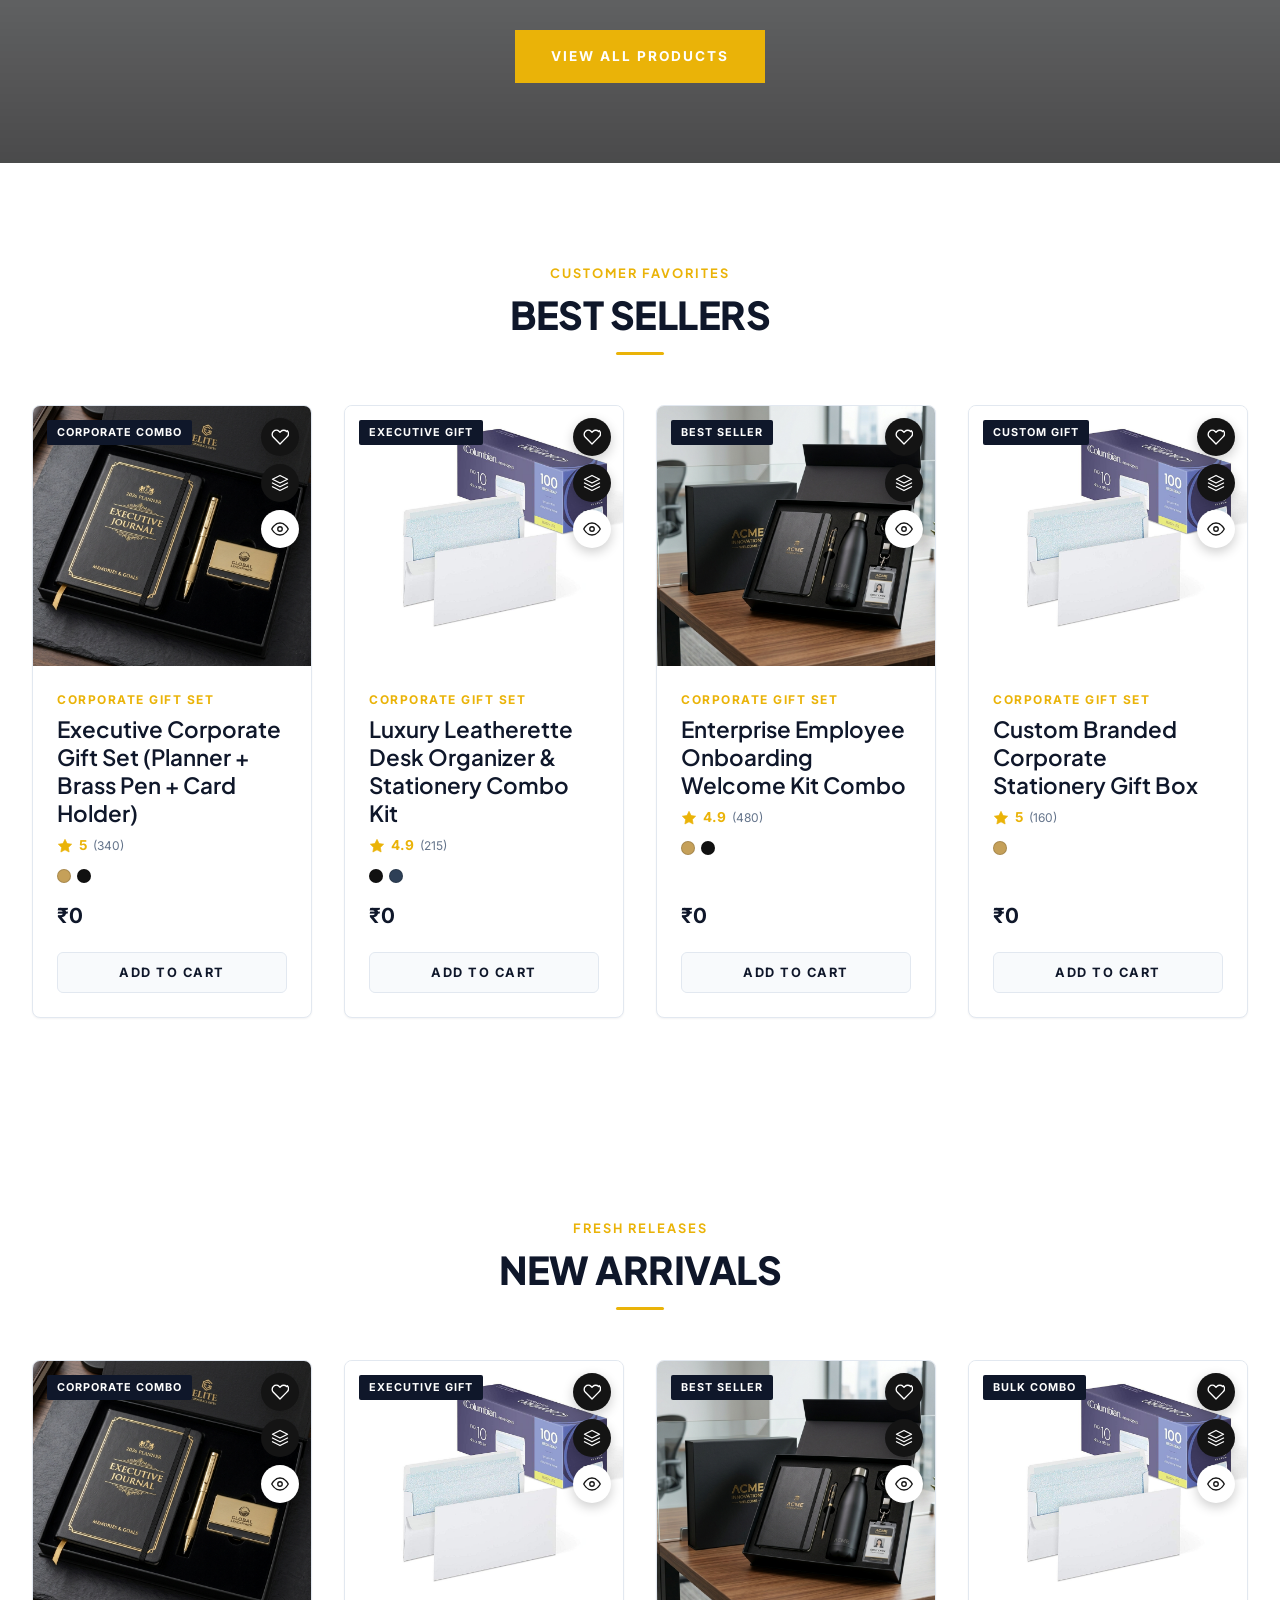
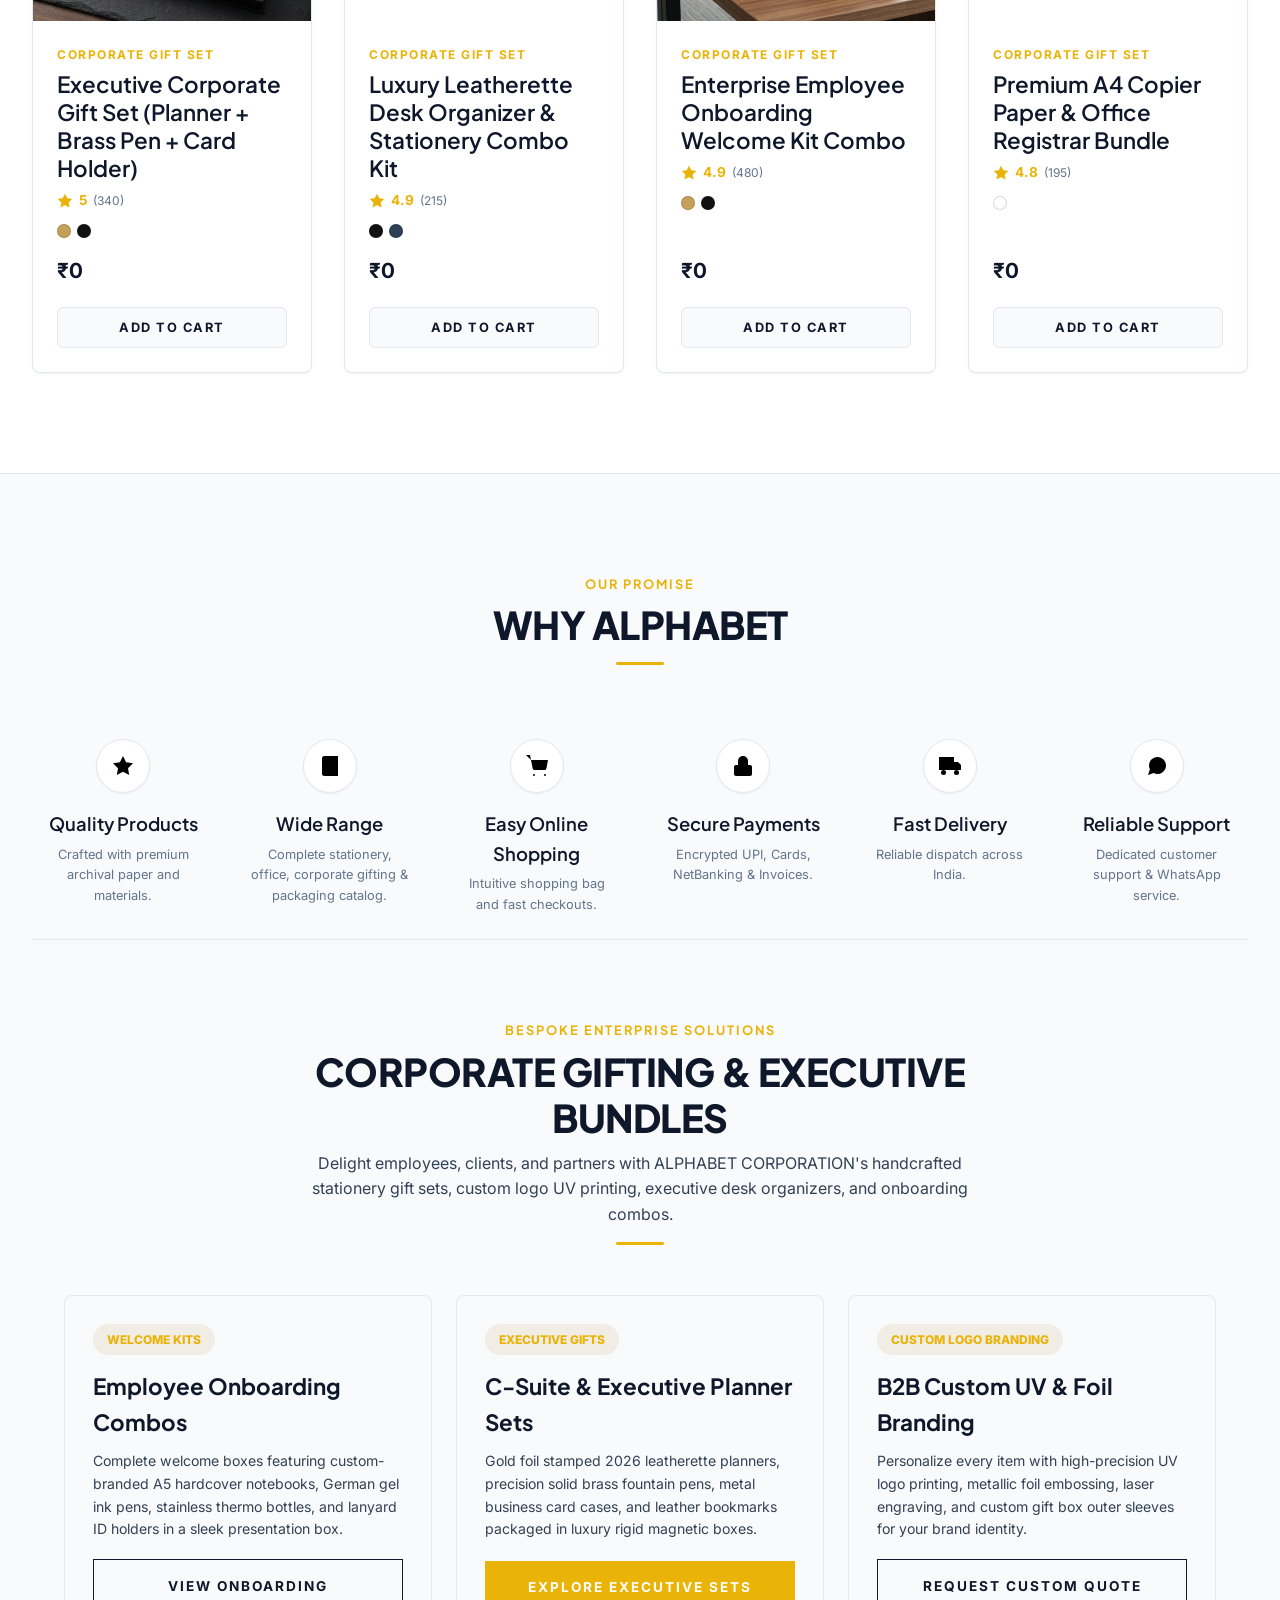
==== commit b4d1296a: "fix(products): assign unique studio product images for every item in catalog without duplicates" ====
--- a/index.html
+++ b/index.html
@@ -39,7 +39,7 @@
       <!-- Header Right Actions -->
       <div class="fk-header-actions">
         <!-- Delivery Location Selector -->
-        <button class="fk-action-btn" onclick="openPincodeModal()" style="color:#2563eb; font-size:0.82rem;">
+        <button class="fk-action-btn fk-location-btn" onclick="openPincodeModal()" style="color:#2563eb; font-size:0.82rem;">
           <svg viewBox="0 0 24 24" width="16" height="16" fill="none" stroke="currentColor" stroke-width="2"><path d="M21 10c0 7-9 13-9 13s-9-6-9-13a9 9 0 0 1 18 0z"></path><circle cx="12" cy="10" r="3"></circle></svg>
           <span>Location: <strong id="headerLocationLabel" style="color:#2563eb;">Select Delivery Pincode &gt;</strong></span>
         </button>
@@ -89,19 +89,22 @@
           </div>
         </div>
 
-        <!-- Wishlist -->
-        <button class="fk-action-btn" onclick="openCartDrawer()" title="Wishlist">
-          <svg viewBox="0 0 24 24" width="20" height="20" fill="none" stroke="currentColor" stroke-width="2"><path d="M20.84 4.61a5.5 5.5 0 0 0-7.78 0L12 5.67l-1.06-1.06a5.5 5.5 0 0 0-7.78 7.78l1.06 1.06L12 21.23l8.72-8.72 1.06-1.06a5.5 5.5 0 0 0 0-7.78z"></path></svg>
-          <span>Wishlist</span>
-          <span class="badge-count" id="wishlistBadgeCount">0</span>
-        </button>
-
-        <!-- Cart Drawer Button -->
-        <button class="fk-action-btn" id="cartBtnHeader" title="Shopping Bag" onclick="openCartDrawer()">
-          <svg viewBox="0 0 24 24" width="20" height="20" fill="none" stroke="currentColor" stroke-width="2"><path d="M6 2L3 6v14a2 2 0 0 0 2 2h14a2 2 0 0 0 2-2V6l-3-4z"></path><line x1="3" y1="6" x2="21" y2="6"></line><path d="M16 10a4 4 0 0 1-8 0"></path></svg>
-          <span>Cart</span>
-          <span class="badge-count" id="cartBadgeCount">0</span>
-        </button>
+        <!-- Wishlist & Cart Icons Wrapper -->
+        <div class="fk-header-icon-btns">
+          <!-- Wishlist -->
+          <button class="fk-action-btn" onclick="openCartDrawer()" title="Wishlist">
+            <svg viewBox="0 0 24 24" width="20" height="20" fill="none" stroke="currentColor" stroke-width="2"><path d="M20.84 4.61a5.5 5.5 0 0 0-7.78 0L12 5.67l-1.06-1.06a5.5 5.5 0 0 0-7.78 7.78l1.06 1.06L12 21.23l8.72-8.72 1.06-1.06a5.5 5.5 0 0 0 0-7.78z"></path></svg>
+            <span>Wishlist</span>
+            <span class="badge-count" id="wishlistBadgeCount">0</span>
+          </button>
+
+          <!-- Cart Drawer Button -->
+          <button class="fk-action-btn" id="cartBtnHeader" title="Shopping Bag" onclick="openCartDrawer()">
+            <svg viewBox="0 0 24 24" width="20" height="20" fill="none" stroke="currentColor" stroke-width="2"><path d="M6 2L3 6v14a2 2 0 0 0 2 2h14a2 2 0 0 0 2-2V6l-3-4z"></path><line x1="3" y1="6" x2="21" y2="6"></line><path d="M16 10a4 4 0 0 1-8 0"></path></svg>
+            <span>Cart</span>
+            <span class="badge-count" id="cartBadgeCount">0</span>
+          </button>
+        </div>
       </div>
     </div>
   </header>
@@ -466,9 +469,9 @@
           </div>
 
           <div class="category-visual-card" onclick="location.href='packaging.html';">
-            <div class="category-img-wrapper"><img src="Asset/corrugated_box.png" alt="Packaging Solution"></div>
+            <div class="category-img-wrapper"><img src="Asset/honeycomb_wrap.png" alt="Packaging Solution"></div>
             <h3 class="category-card-name">Packaging Solution</h3>
-            <span class="category-explore-link">Explore Range &rarr;</span>
+            <span class="category-explore-link">Explore Range →</span>
           </div>
         </div>
       </div>
@@ -1059,5 +1062,28 @@
   <!-- Toast Notification Stack -->
   <div class="toast-container" id="toastContainer"></div>
 
+  <!-- Flipkart-Style Fixed Mobile Bottom Navigation Bar -->
+  <nav class="fk-mobile-bottom-nav" aria-label="Mobile Bottom Navigation">
+    <a href="index.html" class="fk-bottom-nav-item active">
+      <svg viewBox="0 0 24 24" width="22" height="22" fill="none" stroke="currentColor" stroke-width="2"><path d="M3 9l9-7 9 7v11a2 2 0 0 1-2 2H5a2 2 0 0 1-2-2z"></path><polyline points="9 22 9 12 15 12 15 22"></polyline></svg>
+      <span>Home</span>
+    </a>
+    <a href="shop.html" class="fk-bottom-nav-item">
+      <svg viewBox="0 0 24 24" width="22" height="22" fill="none" stroke="currentColor" stroke-width="2"><rect x="3" y="3" width="7" height="7" rx="1"></rect><rect x="14" y="3" width="7" height="7" rx="1"></rect><rect x="14" y="14" width="7" height="7" rx="1"></rect><rect x="3" y="14" width="7" height="7" rx="1"></rect></svg>
+      <span>Categories</span>
+    </a>
+    <a href="javascript:void(0)" onclick="openAuthModal('login')" class="fk-bottom-nav-item">
+      <svg viewBox="0 0 24 24" width="22" height="22" fill="none" stroke="currentColor" stroke-width="2"><path d="M20 21v-2a4 4 0 0 0-4-4H8a4 4 0 0 0-4 4v2"></path><circle cx="12" cy="7" r="4"></circle></svg>
+      <span>Account</span>
+    </a>
+    <a href="javascript:void(0)" onclick="openCartDrawer()" class="fk-bottom-nav-item">
+      <div style="position:relative; display:inline-flex;">
+        <svg viewBox="0 0 24 24" width="22" height="22" fill="none" stroke="currentColor" stroke-width="2"><path d="M6 2L3 6v14a2 2 0 0 0 2 2h14a2 2 0 0 0 2-2V6l-3-4z"></path><line x1="3" y1="6" x2="21" y2="6"></line><path d="M16 10a4 4 0 0 1-8 0"></path></svg>
+        <span class="badge-count" id="bottomNavCartBadge" style="position:absolute; top:-6px; right:-8px;">0</span>
+      </div>
+      <span>Cart</span>
+    </a>
+  </nav>
+
 </body>
 </html>
--- a/Asset/alpha.css
+++ b/Asset/alpha.css
@@ -3133,6 +3133,12 @@
   flex-shrink: 0;
 }
 
+.fk-header-icon-btns {
+  display: flex;
+  align-items: center;
+  gap: 16px;
+}
+
 .fk-action-btn {
   display: inline-flex;
   align-items: center;
@@ -3264,35 +3270,206 @@
 }
 
 /* Responsive Header Mobile Breakpoints */
+.fk-mobile-bottom-nav {
+  display: none;
+}
+
 @media (max-width: 768px) {
+  /* Header scroll hide behavior - logo & location scroll away */
+  .fk-top-header {
+    position: relative !important;
+    top: auto !important;
+    z-index: 100 !important;
+    box-shadow: none !important;
+    border-bottom: none !important;
+    overflow: visible !important;
+  }
+
   .fk-header-inner {
-    flex-wrap: wrap;
+    display: grid;
+    grid-template-columns: 1fr auto;
+    grid-template-areas:
+      "logo login"
+      "location icons"
+      "search search";
+    row-gap: 8px;
+    column-gap: 8px;
+    padding: 8px 10px;
     height: auto;
-    padding: 12px 16px;
-    gap: 12px;
-  }
+    align-items: center;
+    max-width: 100vw;
+    box-sizing: border-box;
+    overflow: visible !important;
+  }
+
+  .fk-header-actions {
+    display: contents;
+  }
+
   .fk-brand-pill-wrapper {
-    width: 100%;
-    justify-content: space-between;
-  }
+    grid-area: logo;
+    width: auto;
+    justify-content: flex-start;
+    align-self: center;
+    min-width: 0;
+  }
+
+  .fk-logo-pill {
+    padding: 6px 10px !important;
+    border-radius: 8px !important;
+  }
+
+  .fk-logo-pill img {
+    height: 26px !important;
+    width: auto;
+  }
+
+  .user-account-menu-wrapper {
+    grid-area: login;
+    align-self: center;
+    justify-self: end;
+    position: relative;
+  }
+
+  .fk-login-btn {
+    padding: 6px 12px !important;
+    font-size: 0.8rem !important;
+    border-radius: 6px !important;
+    white-space: nowrap;
+  }
+
+  /* Prevent Login Popover Dropdown from overflowing mobile screen width */
+  .header-user-dropdown {
+    right: 0 !important;
+    left: auto !important;
+    width: 220px !important;
+    max-width: calc(100vw - 20px) !important;
+  }
+
+  .fk-location-btn {
+    grid-area: location;
+    align-self: center;
+    justify-self: start;
+    padding: 2px 0 !important;
+    font-size: 0.74rem !important;
+    min-width: 0;
+    max-width: 175px;
+    white-space: nowrap;
+    overflow: hidden;
+    text-overflow: ellipsis;
+  }
+
+  .fk-location-btn span {
+    white-space: nowrap;
+    overflow: hidden;
+    text-overflow: ellipsis;
+  }
+
+  .fk-header-icon-btns {
+    grid-area: icons;
+    align-self: center;
+    justify-self: end;
+    display: flex;
+    align-items: center;
+    gap: 6px !important;
+  }
+
+  .fk-header-icon-btns .fk-action-btn {
+    font-size: 0.74rem !important;
+    padding: 5px 8px !important;
+    white-space: nowrap;
+    display: inline-flex;
+    align-items: center;
+    gap: 4px;
+    background: #f1f5f9;
+    border-radius: 6px;
+  }
+
+  /* Sticky Search Bar on Scroll (Matches Flipkart Mobile UI) */
   .fk-search-box-wrapper {
+    grid-area: search;
     max-width: 100%;
     width: 100%;
-    order: 3;
-  }
-  .fk-header-actions {
-    width: 100%;
-    justify-content: space-between;
-    overflow-x: auto;
-    padding: 2px 0;
-  }
-  .fk-action-btn {
-    font-size: 0.76rem;
-    padding: 6px 8px;
-    white-space: nowrap;
-  }
+    margin-top: 2px;
+    transition: all 0.2s ease;
+  }
+
+  .fk-search-box-wrapper.mobile-sticky-search {
+    position: fixed !important;
+    top: 0 !important;
+    left: 0 !important;
+    right: 0 !important;
+    width: 100% !important;
+    max-width: 100vw !important;
+    z-index: 10000 !important;
+    background: #ffffff !important;
+    padding: 8px 12px !important;
+    box-shadow: 0 4px 14px rgba(15, 23, 42, 0.08) !important;
+    border-bottom: 1px solid #e2e8f0 !important;
+    margin: 0 !important;
+  }
+
+  /* Sticky Category Strip below Search Bar */
+  .fk-category-strip {
+    transition: all 0.2s ease;
+  }
+
+  .fk-category-strip.mobile-sticky-category {
+    position: fixed !important;
+    top: 54px !important;
+    left: 0 !important;
+    right: 0 !important;
+    width: 100% !important;
+    max-width: 100vw !important;
+    z-index: 9999 !important;
+    background: #ffffff !important;
+    box-shadow: 0 2px 8px rgba(15, 23, 42, 0.04) !important;
+    border-bottom: 1px solid #e2e8f0 !important;
+  }
+
   .fk-sub-pill {
     display: none;
+  }
+
+  /* Flipkart Mobile Bottom Navigation Bar */
+  .fk-mobile-bottom-nav {
+    display: flex;
+    align-items: center;
+    justify-content: space-around;
+    position: fixed;
+    bottom: 0;
+    left: 0;
+    right: 0;
+    height: 56px;
+    background: #ffffff;
+    border-top: 1px solid #e2e8f0;
+    box-shadow: 0 -2px 10px rgba(15, 23, 42, 0.08);
+    z-index: 9999;
+    padding-bottom: env(safe-area-inset-bottom, 0);
+  }
+
+  .fk-bottom-nav-item {
+    display: flex;
+    flex-direction: column;
+    align-items: center;
+    justify-content: center;
+    gap: 3px;
+    color: #64748b;
+    text-decoration: none;
+    font-size: 0.72rem;
+    font-weight: 600;
+    flex: 1;
+    padding: 6px 0;
+    transition: color 0.2s ease;
+  }
+
+  .fk-bottom-nav-item.active,
+  .fk-bottom-nav-item:hover {
+    color: #2563eb;
+  }
+
+  body {
+    padding-bottom: 64px !important;
   }
 }
 
@@ -3466,4 +3643,127 @@
   border: 1px solid #e2e8f0;
 }
 
-
+/* Showcase Gallery Responsive Grid System */
+.showcase-gallery-grid-4col {
+  display: grid;
+  grid-template-columns: repeat(4, 1fr);
+  gap: 20px;
+  margin-bottom: 50px;
+}
+
+.showcase-gallery-grid-3col {
+  display: grid;
+  grid-template-columns: repeat(3, 1fr);
+  gap: 24px;
+  margin-bottom: 50px;
+}
+
+.showcase-gallery-card {
+  border-radius: 12px;
+  overflow: hidden;
+  height: 280px;
+  position: relative;
+  box-shadow: 0 4px 15px rgba(0,0,0,0.06);
+  transition: transform 0.3s ease, box-shadow 0.3s ease;
+}
+
+.showcase-gallery-card:hover {
+  transform: translateY(-4px);
+  box-shadow: 0 12px 30px rgba(0,0,0,0.15);
+}
+
+.showcase-gallery-card img {
+  width: 100%;
+  height: 100%;
+  object-fit: cover;
+  display: block;
+}
+
+.showcase-card-overlay {
+  position: absolute;
+  inset: 0;
+  background: linear-gradient(180deg, transparent 35%, rgba(15, 23, 42, 0.88) 100%);
+  padding: 18px;
+  display: flex;
+  flex-direction: column;
+  justify-content: flex-end;
+  color: #ffffff;
+}
+
+.showcase-tag {
+  font-size: 0.65rem;
+  padding: 3px 8px;
+  border-radius: 4px;
+  font-weight: 800;
+  text-transform: uppercase;
+  width: fit-content;
+  margin-bottom: 6px;
+  letter-spacing: 0.5px;
+}
+
+.showcase-tag.tag-gold {
+  background: #fde047;
+  color: #000000;
+}
+
+.showcase-tag.tag-dark {
+  background: #0f172a;
+  color: #ffffff;
+}
+
+.showcase-tag.tag-green {
+  background: #10b981;
+  color: #ffffff;
+}
+
+.showcase-tag.tag-blue {
+  background: #3b82f6;
+  color: #ffffff;
+}
+
+/* Tablet & Mobile Responsiveness for Showcase Gallery */
+@media (max-width: 1024px) {
+  .showcase-gallery-grid-4col {
+    grid-template-columns: repeat(2, 1fr);
+    gap: 16px;
+  }
+  .showcase-gallery-grid-3col {
+    grid-template-columns: repeat(2, 1fr);
+    gap: 16px;
+  }
+}
+
+@media (max-width: 640px) {
+  .showcase-gallery-grid-4col,
+  .showcase-gallery-grid-3col {
+    grid-template-columns: repeat(2, 1fr) !important;
+    gap: 10px !important;
+    margin-bottom: 28px !important;
+  }
+
+  .showcase-gallery-card {
+    height: 220px !important;
+    border-radius: 10px !important;
+  }
+
+  .showcase-card-overlay {
+    padding: 12px !important;
+    background: linear-gradient(180deg, transparent 20%, rgba(15, 23, 42, 0.92) 100%) !important;
+  }
+
+  .showcase-gallery-card h4,
+  .showcase-gallery-card h3 {
+    font-size: 0.92rem !important;
+    line-height: 1.25 !important;
+    margin-bottom: 2px !important;
+    word-break: break-word;
+  }
+
+  .showcase-gallery-card p {
+    font-size: 0.7rem !important;
+    line-height: 1.25 !important;
+    color: #e2e8f0 !important;
+  }
+}
+
+
